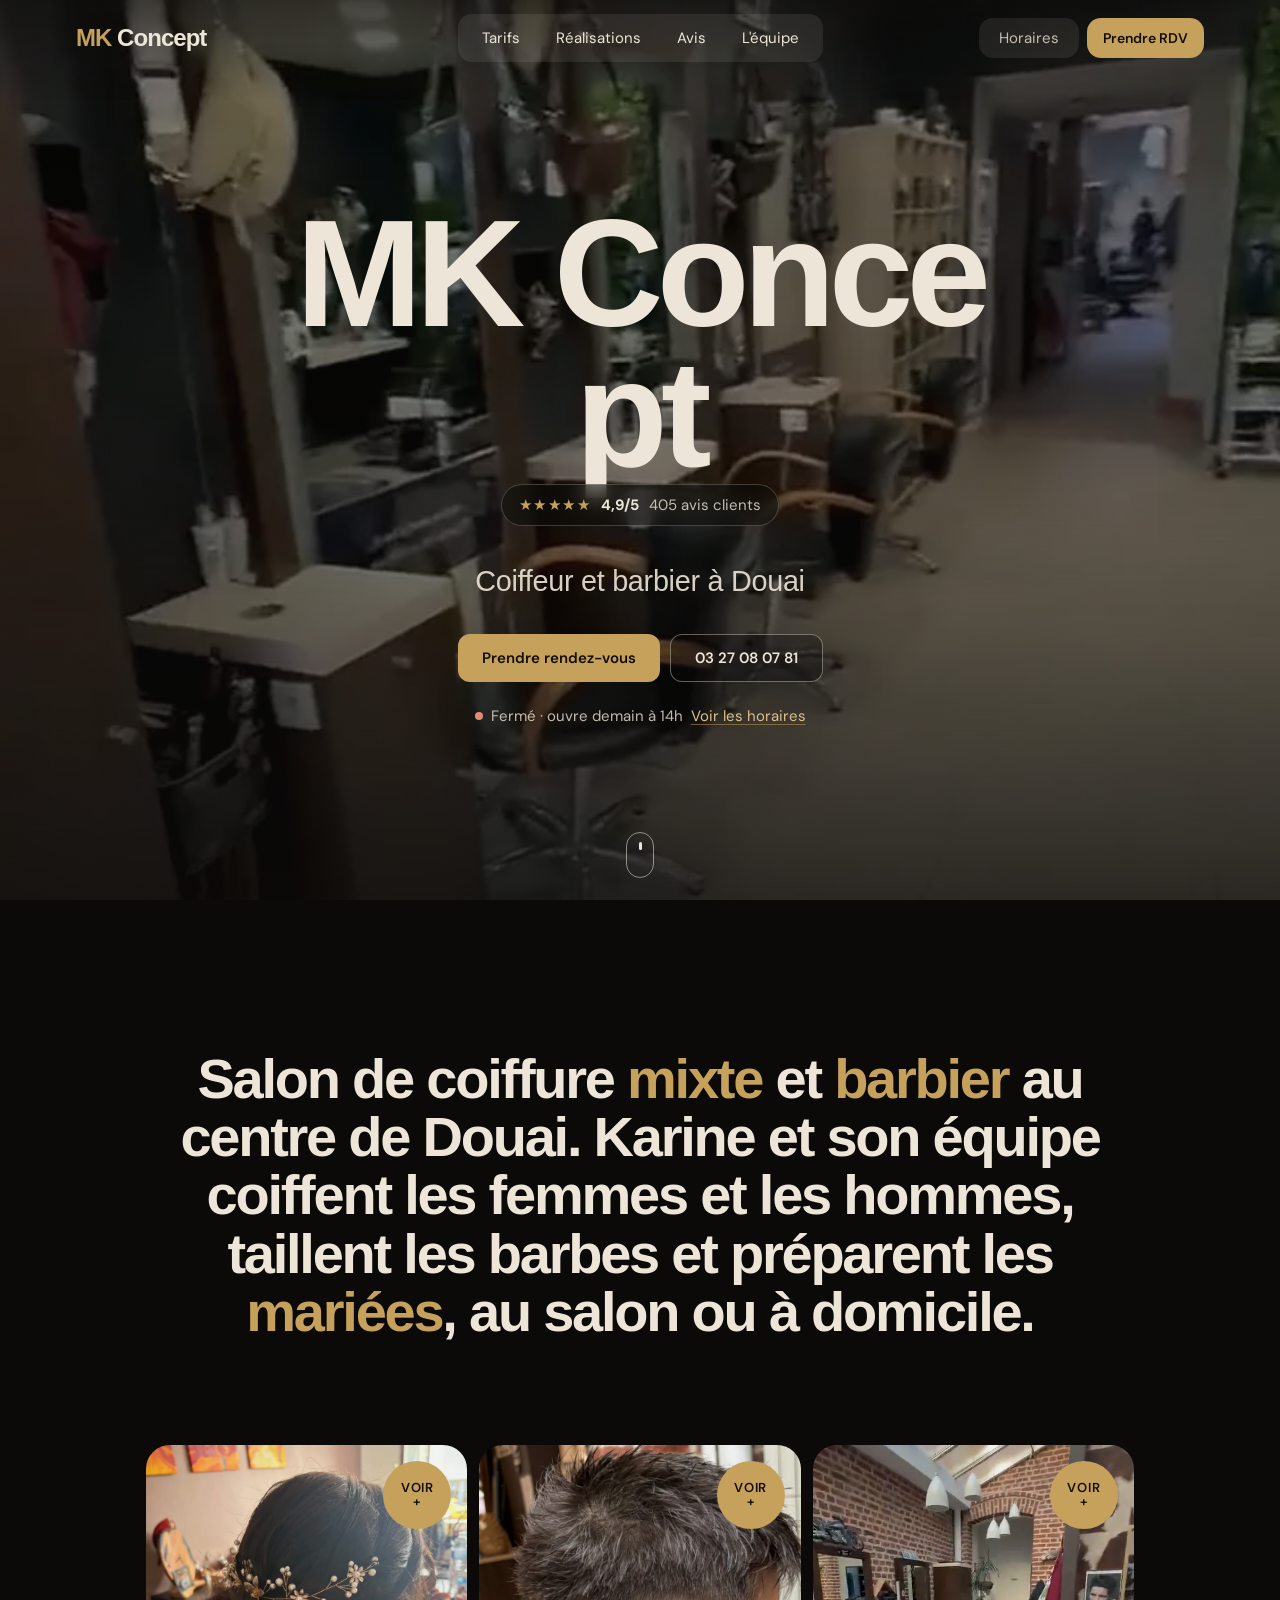
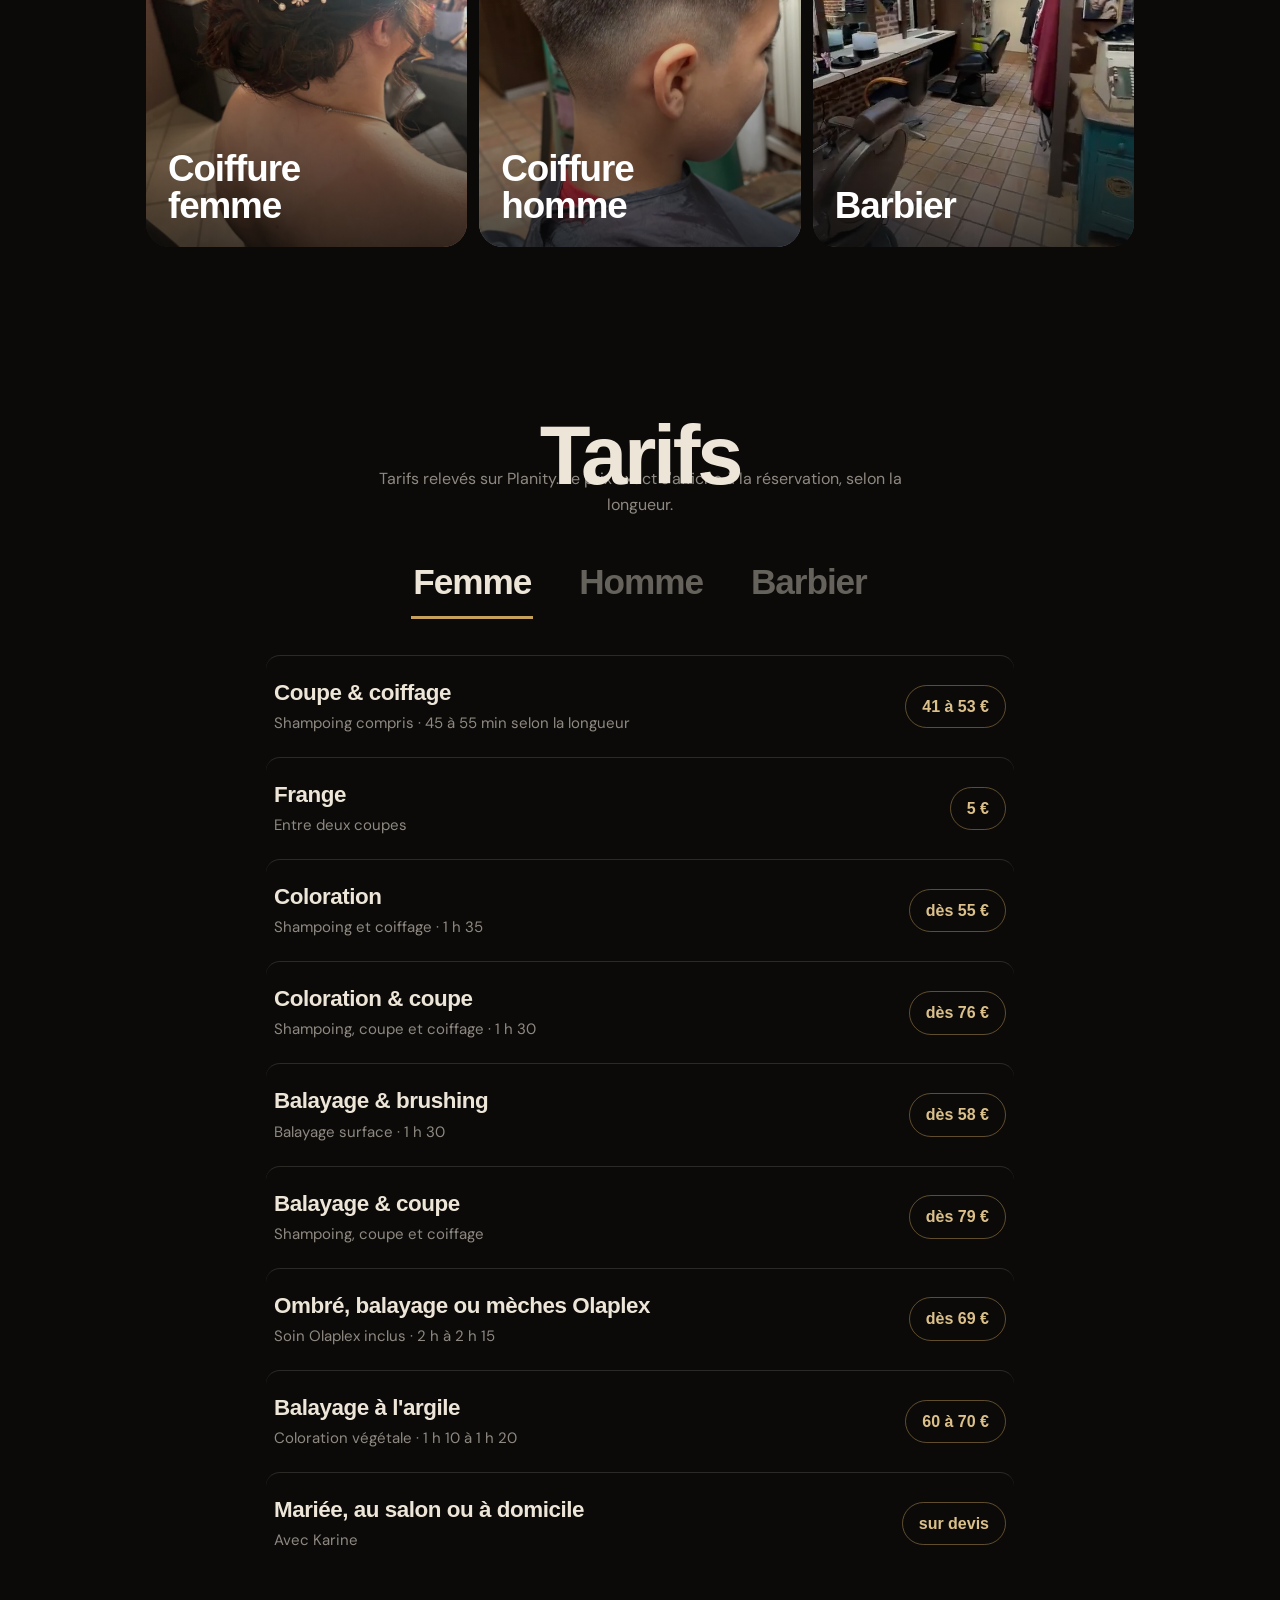
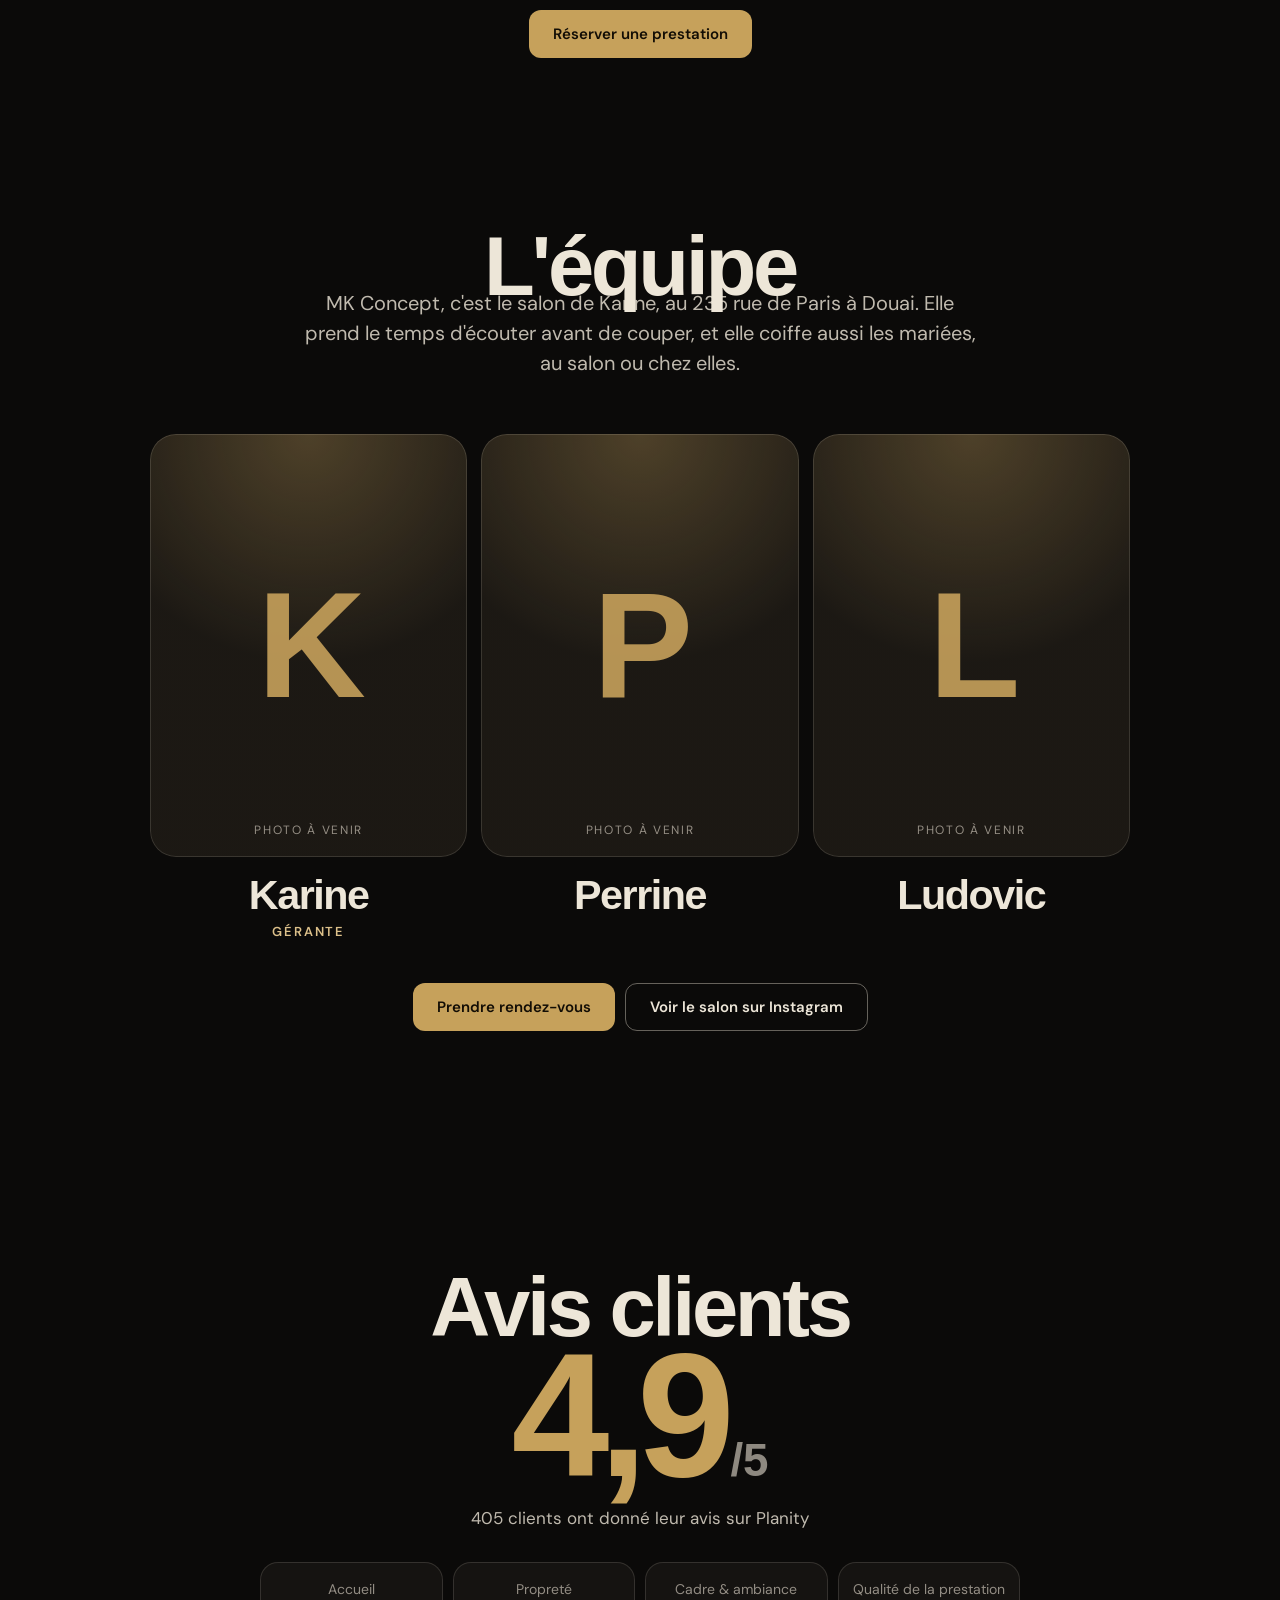
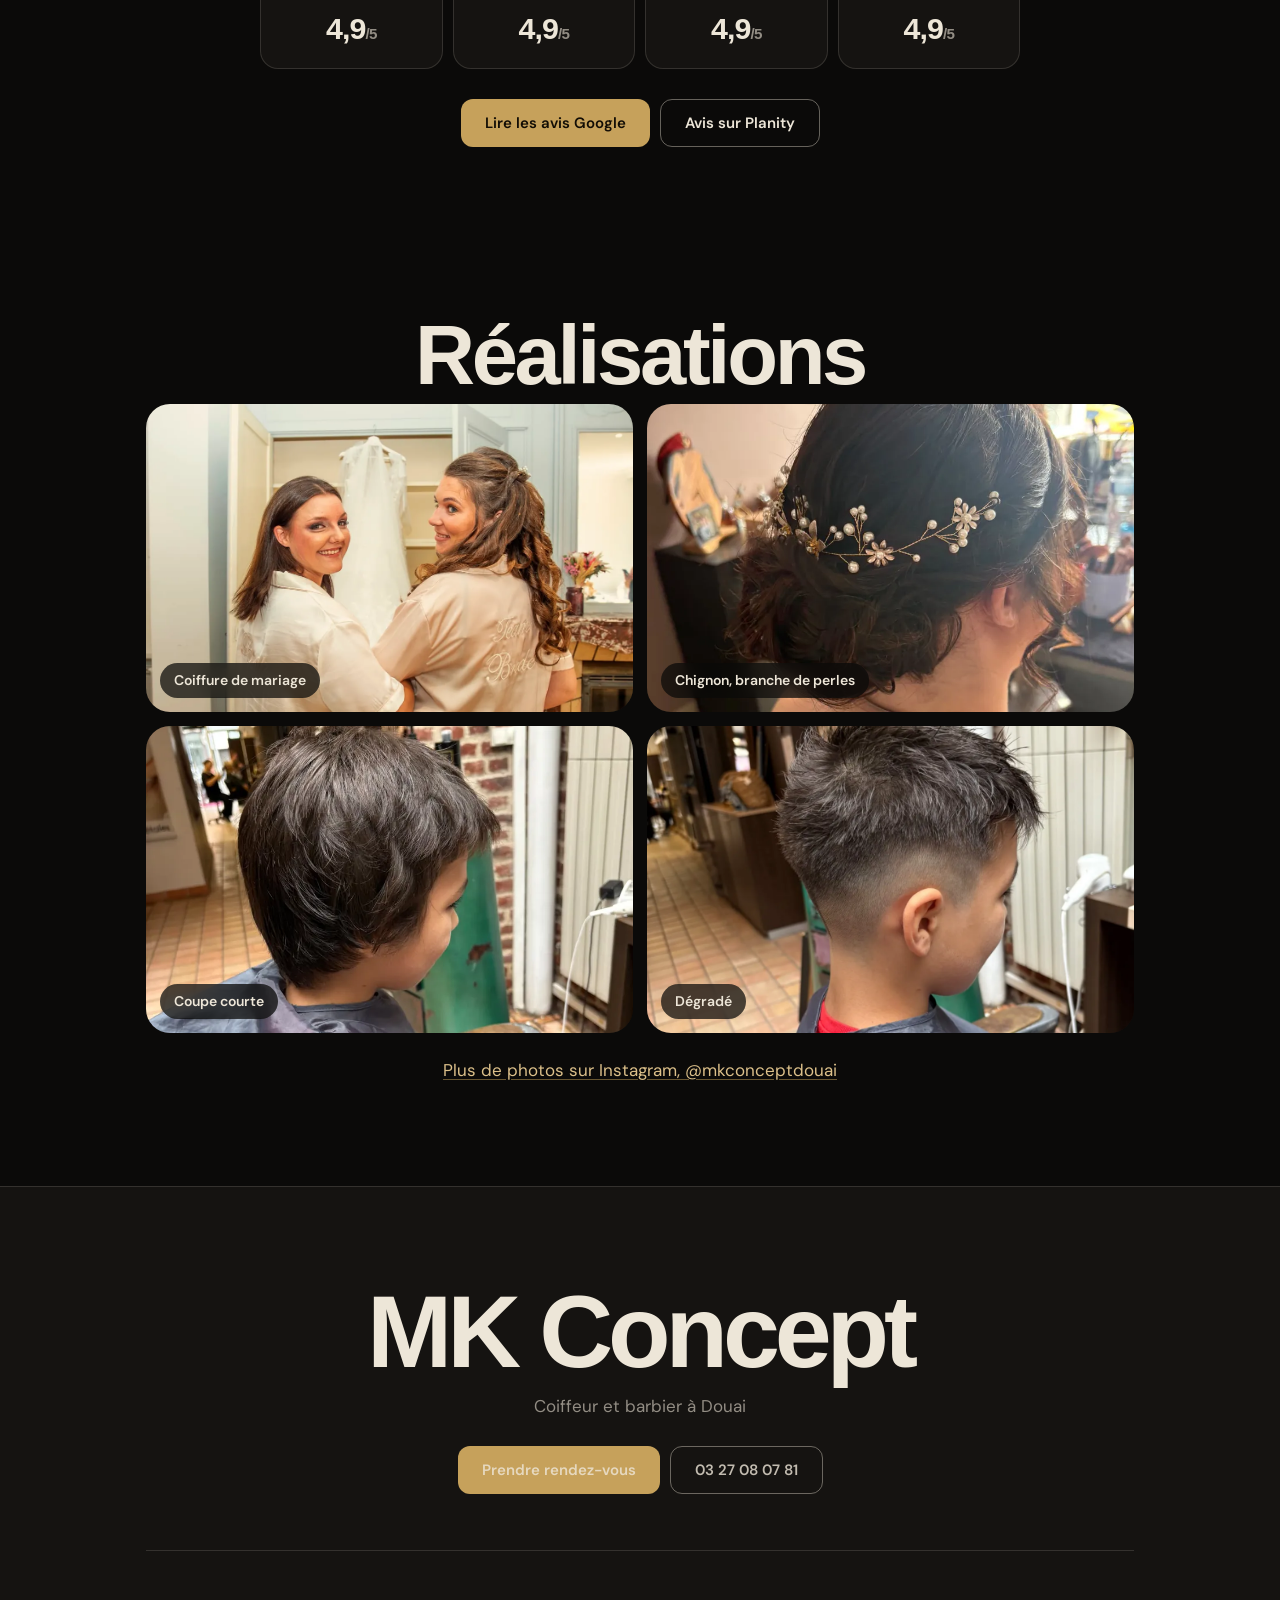
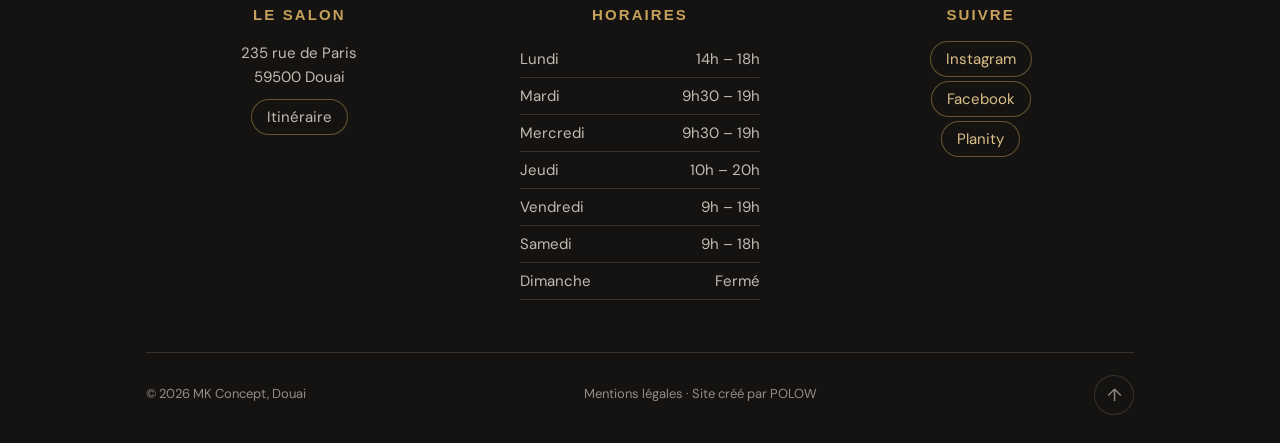
==== index.html @ 4ba95bf0 "Pied de page refait (horaires, itinéraire, réseaux, retour en haut), correction d'une phrase Co-Auth" ====
<!doctype html>
<html lang="fr">
<head>
  <meta charset="utf-8">
  <meta name="viewport" content="width=device-width, initial-scale=1, viewport-fit=cover">
  <script>
    // Prépare les états d'animation avant le premier rendu (pas de flash)
    document.documentElement.className = "js" + (matchMedia("(prefers-reduced-motion: reduce)").matches ? "" : " motion");
  </script>

  <title>MK Concept · Coiffeur et barbier à Douai · 4,9/5 sur 405 avis</title>
  <meta name="description" content="MK Concept, coiffeur et barbier à Douai, 235 rue de Paris. Coupe femme et homme, couleur, balayage, dégradé, barbe, rasage, coiffure de mariée. 4,9/5 sur 405 avis. Réservation en ligne.">
  <link rel="canonical" href="https://www.mkconcept-douai.fr/">
  <meta name="theme-color" content="#0B0A09">

  <meta property="og:type" content="website">
  <meta property="og:locale" content="fr_FR">
  <meta property="og:site_name" content="MK Concept">
  <meta property="og:title" content="MK Concept · Coiffeur et barbier à Douai">
  <meta property="og:description" content="Coiffeur et barbier à Douai : femmes, hommes, barbes, mariées. 4,9/5 sur 405 avis. 235 rue de Paris.">
  <meta property="og:url" content="https://www.mkconcept-douai.fr/">
  <meta property="og:image" content="https://www.mkconcept-douai.fr/assets/img/og.jpg">
  <meta property="og:image:width" content="1200">
  <meta property="og:image:height" content="630">
  <meta name="twitter:card" content="summary_large_image">

  <link rel="icon" href="assets/img/favicon.svg" type="image/svg+xml">
  <link rel="preload" href="assets/fonts/Bricolage.woff2" as="font" type="font/woff2" crossorigin>
  <link rel="preload" href="assets/fonts/DMSans.woff2" as="font" type="font/woff2" crossorigin>
  <link rel="preload" as="image" href="assets/img/hero-salon.webp" fetchpriority="high">
  <link rel="stylesheet" href="assets/css/site.css">

  <!-- SEO local : à garder synchronisé avec le bloc Contact -->
  <script type="application/ld+json">
  {
    "@context": "https://schema.org",
    "@type": "HairSalon",
    "@id": "https://www.mkconcept-douai.fr/#salon",
    "name": "MK Concept",
    "description": "Salon de coiffure mixte et barbier à Douai : coupe, couleur, balayage, dégradé, taille de barbe, rasage à l'ancienne, coiffure de mariage.",
    "url": "https://www.mkconcept-douai.fr/",
    "image": "https://www.mkconcept-douai.fr/assets/img/og.jpg",
    "telephone": "+33327080781",
    "priceRange": "€€",
    "aggregateRating": { "@type": "AggregateRating", "ratingValue": "4.9", "bestRating": "5", "reviewCount": "405" },
    "address": {
      "@type": "PostalAddress",
      "streetAddress": "235 rue de Paris",
      "addressLocality": "Douai",
      "postalCode": "59500",
      "addressRegion": "Hauts-de-France",
      "addressCountry": "FR"
    },
    "areaServed": { "@type": "City", "name": "Douai" },
    "openingHoursSpecification": [
      { "@type": "OpeningHoursSpecification", "dayOfWeek": "Monday", "opens": "14:00", "closes": "18:00" },
      { "@type": "OpeningHoursSpecification", "dayOfWeek": ["Tuesday", "Wednesday"], "opens": "09:30", "closes": "19:00" },
      { "@type": "OpeningHoursSpecification", "dayOfWeek": "Thursday", "opens": "10:00", "closes": "20:00" },
      { "@type": "OpeningHoursSpecification", "dayOfWeek": "Friday", "opens": "09:00", "closes": "19:00" },
      { "@type": "OpeningHoursSpecification", "dayOfWeek": "Saturday", "opens": "09:00", "closes": "18:00" }
    ],
    "sameAs": [
      "https://www.instagram.com/mkconceptdouai/",
      "https://www.facebook.com/MkConceptDouai/",
      "https://www.planity.com/mk-concept-59500-douai"
    ],
    "potentialAction": {
      "@type": "ReserveAction",
      "target": { "@type": "EntryPoint", "urlTemplate": "https://www.planity.com/mk-concept-59500-douai", "inLanguage": "fr-FR" }
    }
  }
  </script>
</head>
<body>
  <a class="skip-link" href="#contenu">Aller au contenu</a>

  <header class="nav" id="nav">
    <div class="nav__in">
      <a class="logo" href="#top"><span>MK</span> Concept</a>
      <nav class="nav__links" id="nav-links" aria-label="Menu principal">
        <a href="#prestations">Tarifs</a>
        <a href="#realisations">Réalisations</a>
        <a href="#avis">Avis</a>
        <a href="#equipe">L'équipe</a>
        <button type="button" class="nav__hours nav__hours--m" data-open-hours>Horaires</button>
      </nav>
      <div class="nav__right">
        <button type="button" class="nav__hours nav__hours--d" data-open-hours>Horaires</button>
        <a class="btn btn--gold btn--sm" href="https://www.planity.com/mk-concept-59500-douai" target="_blank" rel="noopener">Prendre RDV<span class="sr-only"> sur Planity (nouvel onglet)</span></a>
        <button class="nav__toggle" type="button" aria-controls="nav-links" aria-expanded="false" aria-label="Menu"><span></span><span></span></button>
      </div>
    </div>
  </header>

  <main id="contenu">
    <section class="hero" id="top" aria-labelledby="hero-title">
      <div class="hero__media" id="hero-media" aria-hidden="true">
        <video id="hero-video" src="assets/video/salon-hero.mp4" poster="assets/img/hero-salon.webp" width="720" height="1280" muted loop playsinline preload="none" tabindex="-1"></video>
      </div>
      <div class="hero__veil" aria-hidden="true"></div>
      <div class="hero__copy">
        <h1 class="hero__title" id="hero-title">MK Concept<span class="sr-only"> : coiffeur et barbier à Douai</span></h1>
        <a class="hero__rating hero__in" href="#avis"><span class="hero__stars" aria-hidden="true">★★★★★</span><strong>4,9/5</strong><span>405 avis clients</span></a>
        <p class="hero__tag hero__in">Coiffeur et barbier à Douai</p>
        <div class="hero__ctas hero__in">
          <a class="btn btn--gold" href="https://www.planity.com/mk-concept-59500-douai" target="_blank" rel="noopener">Prendre rendez-vous<span class="sr-only"> sur Planity (nouvel onglet)</span></a>
          <a class="btn btn--line" href="tel:+33327080781">03 27 08 07 81</a>
        </div>
        <p class="hero__status hero__in"><span class="dot" id="status-dot"></span><span id="status-line" aria-live="polite"></span> <button type="button" class="link" data-open-hours>Voir les horaires</button></p>
      </div>
      <a class="hero__scroll" href="#prestations" aria-label="Voir la suite"><span></span></a>
    </section>

    <section class="statement" aria-label="Présentation">
      <p class="statement__text">Salon de coiffure <span class="hl">mixte</span> et <span class="hl">barbier</span> au centre de Douai. Karine et son équipe coiffent les femmes et les hommes, taillent les barbes et préparent les <span class="hl">mariées</span>, au salon ou à domicile.</p>
    </section>

    <section class="cats" aria-label="Prestations">
      <div class="cats__grid">
        <a class="cat" href="#prestations" data-tab-target="femme"><img src="assets/img/photo-chignon.webp" width="840" height="1120" alt="" loading="lazy" decoding="async"><span class="cat__title">Coiffure<br>femme</span><span class="cat__more" aria-hidden="true">Voir<br>+</span></a>
        <a class="cat" href="#prestations" data-tab-target="homme"><img src="assets/img/photo-degrade.webp" width="1200" height="900" alt="" loading="lazy" decoding="async"><span class="cat__title">Coiffure<br>homme</span><span class="cat__more" aria-hidden="true">Voir<br>+</span></a>
        <a class="cat" href="#prestations" data-tab-target="barbier"><img src="assets/img/salon-barbier.webp" width="576" height="1024" alt="" loading="lazy" decoding="async"><span class="cat__title">Barbier</span><span class="cat__more" aria-hidden="true">Voir<br>+</span></a>
      </div>
    </section>

    <section class="carte" id="prestations" aria-labelledby="t-carte">
      <div class="wrap">
        <h2 class="h2" id="t-carte">Tarifs</h2>
        <p class="note">Tarifs relevés sur Planity. Le prix exact s'affiche à la réservation, selon la longueur.</p>
        <div class="seg" data-seg id="carte-seg" role="tablist" aria-label="Catégories de prestations">
          <span class="seg__thumb" aria-hidden="true"></span>
          <button type="button" role="tab" id="tab-femme" aria-controls="p-femme" aria-selected="true">Femme</button>
          <button type="button" role="tab" id="tab-homme" aria-controls="p-homme" aria-selected="false" tabindex="-1">Homme</button>
          <button type="button" role="tab" id="tab-barbier" aria-controls="p-barbier" aria-selected="false" tabindex="-1">Barbier</button>
        </div>
        <div class="svcs" id="p-femme" role="tabpanel" aria-labelledby="tab-femme"><ul><li class="svc"><div><h3 class="svc__name">Coupe &amp; coiffage</h3><p class="svc__meta">Shampoing compris · 45 à 55 min selon la longueur</p></div><span class="svc__price">41 à 53&nbsp;€</span><a class="svc__link" href="https://www.planity.com/mk-concept-59500-douai" target="_blank" rel="noopener"><span class="sr-only">Réserver : coupe et coiffage femme (Planity, nouvel onglet)</span></a></li><li class="svc"><div><h3 class="svc__name">Frange</h3><p class="svc__meta">Entre deux coupes</p></div><span class="svc__price">5&nbsp;€</span><a class="svc__link" href="https://www.planity.com/mk-concept-59500-douai" target="_blank" rel="noopener"><span class="sr-only">Réserver : frange (Planity, nouvel onglet)</span></a></li><li class="svc"><div><h3 class="svc__name">Coloration</h3><p class="svc__meta">Shampoing et coiffage · 1 h 35</p></div><span class="svc__price">dès 55&nbsp;€</span><a class="svc__link" href="https://www.planity.com/mk-concept-59500-douai" target="_blank" rel="noopener"><span class="sr-only">Réserver : coloration (Planity, nouvel onglet)</span></a></li><li class="svc"><div><h3 class="svc__name">Coloration &amp; coupe</h3><p class="svc__meta">Shampoing, coupe et coiffage · 1 h 30</p></div><span class="svc__price">dès 76&nbsp;€</span><a class="svc__link" href="https://www.planity.com/mk-concept-59500-douai" target="_blank" rel="noopener"><span class="sr-only">Réserver : coloration et coupe (Planity, nouvel onglet)</span></a></li><li class="svc"><div><h3 class="svc__name">Balayage &amp; brushing</h3><p class="svc__meta">Balayage surface · 1 h 30</p></div><span class="svc__price">dès 58&nbsp;€</span><a class="svc__link" href="https://www.planity.com/mk-concept-59500-douai" target="_blank" rel="noopener"><span class="sr-only">Réserver : balayage et brushing (Planity, nouvel onglet)</span></a></li><li class="svc"><div><h3 class="svc__name">Balayage &amp; coupe</h3><p class="svc__meta">Shampoing, coupe et coiffage</p></div><span class="svc__price">dès 79&nbsp;€</span><a class="svc__link" href="https://www.planity.com/mk-concept-59500-douai" target="_blank" rel="noopener"><span class="sr-only">Réserver : balayage et coupe (Planity, nouvel onglet)</span></a></li><li class="svc"><div><h3 class="svc__name">Ombré, balayage ou mèches Olaplex</h3><p class="svc__meta">Soin Olaplex inclus · 2 h à 2 h 15</p></div><span class="svc__price">dès 69&nbsp;€</span><a class="svc__link" href="https://www.planity.com/mk-concept-59500-douai" target="_blank" rel="noopener"><span class="sr-only">Réserver : ombré, balayage ou mèches Olaplex (Planity, nouvel onglet)</span></a></li><li class="svc"><div><h3 class="svc__name">Balayage à l'argile</h3><p class="svc__meta">Coloration végétale · 1 h 10 à 1 h 20</p></div><span class="svc__price">60 à 70&nbsp;€</span><a class="svc__link" href="https://www.planity.com/mk-concept-59500-douai" target="_blank" rel="noopener"><span class="sr-only">Réserver : balayage à l'argile (Planity, nouvel onglet)</span></a></li><li class="svc"><div><h3 class="svc__name">Mariée, au salon ou à domicile</h3><p class="svc__meta">Avec Karine</p></div><span class="svc__price">sur devis</span><a class="svc__link" href="tel:+33327080781"><span class="sr-only">Appeler le salon pour un devis mariée</span></a></li></ul></div>
        <div class="svcs" id="p-homme" role="tabpanel" aria-labelledby="tab-homme" hidden><ul><li class="svc"><div><h3 class="svc__name">Coupe &amp; coiffage</h3><p class="svc__meta">Shampoing compris · 20 min</p></div><span class="svc__price">25&nbsp;€</span><a class="svc__link" href="https://www.planity.com/mk-concept-59500-douai" target="_blank" rel="noopener"><span class="sr-only">Réserver : coupe et coiffage homme (Planity, nouvel onglet)</span></a></li><li class="svc"><div><h3 class="svc__name">Coupe étudiant</h3><p class="svc__meta">16 à 25 ans · 20 min</p></div><span class="svc__price">20&nbsp;€</span><a class="svc__link" href="https://www.planity.com/mk-concept-59500-douai" target="_blank" rel="noopener"><span class="sr-only">Réserver : coupe étudiant (Planity, nouvel onglet)</span></a></li><li class="svc"><div><h3 class="svc__name">Shampoing &amp; coiffage</h3><p class="svc__meta">15 min</p></div><span class="svc__price">12&nbsp;€</span><a class="svc__link" href="https://www.planity.com/mk-concept-59500-douai" target="_blank" rel="noopener"><span class="sr-only">Réserver : shampoing et coiffage (Planity, nouvel onglet)</span></a></li><li class="svc"><div><h3 class="svc__name">Mèches homme</h3><p class="svc__meta">30 min</p></div><span class="svc__price">20 à 60&nbsp;€</span><a class="svc__link" href="https://www.planity.com/mk-concept-59500-douai" target="_blank" rel="noopener"><span class="sr-only">Réserver : mèches homme (Planity, nouvel onglet)</span></a></li><li class="svc"><div><h3 class="svc__name">Formules abonné</h3><p class="svc__meta">Au salon uniquement, pas en ligne</p></div><span class="svc__price">dès 15&nbsp;€</span><a class="svc__link" href="tel:+33327080781"><span class="sr-only">Appeler le salon pour une formule abonné</span></a></li></ul></div>
        <div class="svcs" id="p-barbier" role="tabpanel" aria-labelledby="tab-barbier" hidden><ul><li class="svc"><div><h3 class="svc__name">Taille de barbe</h3></div><span class="svc__price">sur Planity</span><a class="svc__link" href="https://www.planity.com/mk-concept-59500-douai" target="_blank" rel="noopener"><span class="sr-only">Réserver : taille de barbe (Planity, nouvel onglet)</span></a></li><li class="svc"><div><h3 class="svc__name">Rasage à l'ancienne</h3><p class="svc__meta">Au rasoir</p></div><span class="svc__price">sur Planity</span><a class="svc__link" href="https://www.planity.com/mk-concept-59500-douai" target="_blank" rel="noopener"><span class="sr-only">Réserver : rasage à l'ancienne (Planity, nouvel onglet)</span></a></li></ul></div>
      <p class="carte__cta"><a class="btn btn--gold" href="https://www.planity.com/mk-concept-59500-douai" target="_blank" rel="noopener">Réserver une prestation<span class="sr-only"> sur Planity (nouvel onglet)</span></a></p>
      </div>
    </section>

    <section class="team" id="equipe" aria-labelledby="t-team">
      <div class="wrap">
        <h2 class="h2" id="t-team">L'équipe</h2>
        <!-- Phrase à valider avec Karine -->
        <p class="team__intro">MK Concept, c'est le salon de Karine, au 235 rue de Paris à Douai. Elle prend le temps d'écouter avant de couper, et elle coiffe aussi les mariées, au salon ou chez elles.</p>
        <ul class="team__grid">
          <!-- Photos : remplacer <div class="team__ph">…</div> par <img class="team__img" src="assets/img/equipe-prenom.webp" alt="Prénom, fonction"> -->
          <li><div class="team__ph" aria-hidden="true"><span>K</span><em>Photo à venir</em></div><h3 class="team__name">Karine</h3><p class="team__role">Gérante</p></li>
          <li><div class="team__ph" aria-hidden="true"><span>P</span><em>Photo à venir</em></div><h3 class="team__name">Perrine</h3></li>
          <li><div class="team__ph" aria-hidden="true"><span>L</span><em>Photo à venir</em></div><h3 class="team__name">Ludovic</h3></li>
        </ul>
        <p class="team__cta"><a class="btn btn--gold" href="https://www.planity.com/mk-concept-59500-douai" target="_blank" rel="noopener">Prendre rendez-vous<span class="sr-only"> sur Planity (nouvel onglet)</span></a> <a class="btn btn--line" href="https://www.instagram.com/mkconceptdouai/" target="_blank" rel="noopener">Voir le salon sur Instagram<span class="sr-only"> (nouvel onglet)</span></a></p>
      </div>
    </section>

    <section class="avis" id="avis" aria-labelledby="t-avis">
      <div class="wrap">
        <h2 class="h2" id="t-avis">Avis clients</h2>
        <p class="avis__note" aria-label="Note moyenne : 4,9 sur 5">4,9<small>/5</small></p>
        <p class="avis__count">405 clients ont donné leur avis sur Planity</p>
        <ul class="avis__crit"><li><span>Accueil</span><strong>4,9<small>/5</small></strong></li><li><span>Propreté</span><strong>4,9<small>/5</small></strong></li><li><span>Cadre &amp; ambiance</span><strong>4,9<small>/5</small></strong></li><li><span>Qualité de la prestation</span><strong>4,9<small>/5</small></strong></li></ul>
        <!-- Avis Google : recopier 3 à 6 avis mot pour mot (prénom, texte) dans des <li class="avis__card"> ci-dessous -->
        <ul class="avis__cards" id="avis-cards"></ul>
        <p class="avis__btns"><a class="btn btn--gold" href="https://www.google.com/maps/search/?api=1&query=MK+Concept+235+rue+de+Paris+59500+Douai" target="_blank" rel="noopener">Lire les avis Google<span class="sr-only"> (nouvel onglet)</span></a> <a class="btn btn--line" href="https://www.planity.com/mk-concept-59500-douai" target="_blank" rel="noopener">Avis sur Planity<span class="sr-only"> (nouvel onglet)</span></a></p>
      </div>
    </section>

    <section class="works" id="realisations" aria-labelledby="t-works">
      <div class="wrap">
        <h2 class="h2" id="t-works">Réalisations</h2>
        <ul class="works__grid">
          <li><img src="assets/img/photo-mariage.webp" width="1144" height="858" alt="Deux femmes en peignoir « Team Bride » devant une robe de mariée, coiffées pour le mariage" loading="lazy" decoding="async"><span class="works__cap">Coiffure de mariage</span></li>
          <li><img src="assets/img/photo-chignon.webp" width="840" height="1120" alt="Chignon bas orné d'une branche de perles, vu de dos" loading="lazy" decoding="async"><span class="works__cap">Chignon, branche de perles</span></li>
          <li><img src="assets/img/photo-coupe.webp" width="840" height="1120" alt="Coupe courte vue de profil, dans un fauteuil de barbier ancien" loading="lazy" decoding="async"><span class="works__cap">Coupe courte</span></li>
          <li><img src="assets/img/photo-degrade.webp" width="1200" height="900" alt="Dégradé court vu de profil" loading="lazy" decoding="async"><span class="works__cap">Dégradé</span></li>
        </ul>
        <p><a class="link" href="https://www.instagram.com/mkconceptdouai/" target="_blank" rel="noopener">Plus de photos sur Instagram, @mkconceptdouai<span class="sr-only"> (nouvel onglet)</span></a></p>
      </div>
    </section>

  </main>

  <footer class="footer">
    <div class="wrap">
      <div class="ft-top">
        <p class="ft-logo">MK Concept</p>
        <p class="ft-tag">Coiffeur et barbier à Douai</p>
        <p class="ft-btns"><a class="btn btn--gold" href="https://www.planity.com/mk-concept-59500-douai" target="_blank" rel="noopener">Prendre rendez-vous<span class="sr-only"> sur Planity (nouvel onglet)</span></a> <a class="btn btn--line" href="tel:+33327080781">03 27 08 07 81</a></p>
      </div>
      <div class="ft-cols">
        <div>
          <h2 class="ft-h">Le salon</h2>
          <address>235 rue de Paris<br>59500 Douai</address>
          <p><a class="ft-link" href="https://www.google.com/maps/dir/?api=1&amp;destination=235+rue+de+Paris+59500+Douai" target="_blank" rel="noopener">Itinéraire<span class="sr-only"> (Maps, nouvel onglet)</span></a></p>
        </div>
        <div>
          <h2 class="ft-h">Horaires</h2>
          <ul class="ft-hours">
            <li><span>Lundi</span><span>14h – 18h</span></li>
            <li><span>Mardi</span><span>9h30 – 19h</span></li>
            <li><span>Mercredi</span><span>9h30 – 19h</span></li>
            <li><span>Jeudi</span><span>10h – 20h</span></li>
            <li><span>Vendredi</span><span>9h – 19h</span></li>
            <li><span>Samedi</span><span>9h – 18h</span></li>
            <li><span>Dimanche</span><span>Fermé</span></li>
          </ul>
        </div>
        <div>
          <h2 class="ft-h">Suivre</h2>
          <ul class="ft-links">
            <li><a href="https://www.instagram.com/mkconceptdouai/" target="_blank" rel="noopener">Instagram<span class="sr-only"> (nouvel onglet)</span></a></li>
            <li><a href="https://www.facebook.com/MkConceptDouai/" target="_blank" rel="noopener">Facebook<span class="sr-only"> (nouvel onglet)</span></a></li>
            <li><a href="https://www.planity.com/mk-concept-59500-douai" target="_blank" rel="noopener">Planity<span class="sr-only"> (nouvel onglet)</span></a></li>
          </ul>
        </div>
      </div>
      <div class="ft-legal">
        <p>© <span data-year>2026</span> MK Concept, Douai</p>
        <p><a href="mentions-legales.html">Mentions légales</a> · Site créé par <a href="https://polowagency.fr" target="_blank" rel="noopener">POLOW<span class="sr-only"> (nouvel onglet)</span></a></p>
        <a class="ft-up" href="#top" aria-label="Retour en haut">↑</a>
      </div>
    </div>
  </footer>

  <div class="dock" id="dock">
    <a class="btn btn--line" href="tel:+33327080781">Appeler</a>
    <a class="btn btn--gold" href="https://www.planity.com/mk-concept-59500-douai" target="_blank" rel="noopener">Prendre RDV<span class="sr-only"> sur Planity (nouvel onglet)</span></a>
  </div>

  <dialog class="hours-dialog" id="hours" aria-labelledby="hours-title">
    <div class="hours-dialog__in">
      <div class="hours-dialog__head">
        <h2 id="hours-title">Horaires</h2>
        <button type="button" class="hours-dialog__close" data-close-hours aria-label="Fermer">×</button>
      </div>
      <p class="hours-dialog__status"><span class="dot" id="dialog-dot"></span><span id="dialog-status"></span></p>
      <table class="hours">
        <tbody>
          <tr data-day="1"><th scope="row">Lundi</th><td>14h – 18h</td></tr>
          <tr data-day="2"><th scope="row">Mardi</th><td>9h30 – 19h</td></tr>
          <tr data-day="3"><th scope="row">Mercredi</th><td>9h30 – 19h</td></tr>
          <tr data-day="4"><th scope="row">Jeudi</th><td>10h – 20h</td></tr>
          <tr data-day="5"><th scope="row">Vendredi</th><td>9h – 19h</td></tr>
          <tr data-day="6"><th scope="row">Samedi</th><td>9h – 18h</td></tr>
          <tr data-day="0"><th scope="row">Dimanche</th><td>Fermé</td></tr>
        </tbody>
      </table>
      <p class="hours-dialog__addr">235 rue de Paris, 59500 Douai<br><a class="link" href="tel:+33327080781">03 27 08 07 81</a></p>
      <div class="hours-dialog__btns">
        <a class="btn btn--gold" href="https://www.planity.com/mk-concept-59500-douai" target="_blank" rel="noopener">Rendez-vous<span class="sr-only"> sur Planity (nouvel onglet)</span></a>
        <a class="btn btn--line" href="https://www.google.com/maps/dir/?api=1&amp;destination=235+rue+de+Paris+59500+Douai" target="_blank" rel="noopener">Itinéraire<span class="sr-only"> (Maps, nouvel onglet)</span></a>
      </div>
    </div>
  </dialog>

  <script type="module" src="assets/js/site.js"></script>
</body>
</html>
---- assets/css/site.css ----
/* MK Concept : noir et or, simple. Archivo seule, pas d'effet décoratif. */
@font-face { font-family: "Bricolage Grotesque"; src: url("../fonts/Bricolage.woff2") format("woff2"); font-weight: 200 800; font-style: normal; font-display: swap; }
@font-face { font-family: "DM Sans"; src: url("../fonts/DMSans.woff2") format("woff2"); font-weight: 400 700; font-style: normal; font-display: swap; }

:root {
  --c-black: #0b0a09;
  --c-black-2: #151311;
  --c-cream: #ede6d8;
  --c-text: rgba(237, 230, 216, 0.8);
  --c-dim: rgba(237, 230, 216, 0.58);
  --c-faint: rgba(237, 230, 216, 0.14);
  --c-gold: #c6a15b;
  --c-gold-l: #dcc08a;
  --f: "DM Sans", "Helvetica Neue", Arial, sans-serif;
  --f-display: "Bricolage Grotesque", "Helvetica Neue", Arial, sans-serif;
  --f-sans: var(--f);
  --fs-small: 0.8125rem;
  --nav-h: 64px;
  --gutter: clamp(20px, 5vw, 56px);
  --ease-smooth: cubic-bezier(0.22, 0.8, 0.3, 1);
  --dur-smooth: 0.6s;
}
*, *::before, *::after { box-sizing: border-box; }
html { -webkit-text-size-adjust: 100%; scroll-padding-top: var(--nav-h); scroll-behavior: smooth; background: var(--c-black); overflow-x: clip; }
@media (prefers-reduced-motion: reduce) { html { scroll-behavior: auto; } }
body { margin: 0; font: 400 1rem/1.6 var(--f); color: var(--c-text); background: var(--c-black); -webkit-font-smoothing: antialiased; overflow-x: clip; }
img, canvas, video { display: block; max-width: 100%; }
img { height: auto; }
a { color: inherit; text-decoration: none; }
ul { list-style: none; margin: 0; padding: 0; }
h1, h2, h3, h4, p, figure, dl, dd, table { margin: 0; }
button { font: inherit; color: inherit; background: none; border: 0; cursor: pointer; padding: 0; }
:focus-visible { outline: 2px solid var(--c-gold); outline-offset: 3px; }
.sr-only { position: absolute; width: 1px; height: 1px; margin: -1px; padding: 0; overflow: hidden; clip: rect(0 0 0 0); white-space: nowrap; border: 0; }
.skip-link { position: absolute; left: 12px; top: -60px; z-index: 300; padding: 10px 16px; background: var(--c-cream); color: #000; }
.skip-link:focus { top: 12px; }
.wrap { max-width: 1100px; margin: 0 auto; padding-inline: var(--gutter); }
[hidden] { display: none !important; }

.h2 { font-size: clamp(1.75rem, 1.3rem + 1.8vw, 2.75rem); font-weight: 700; line-height: 1.1; letter-spacing: -0.02em; color: var(--c-cream); }
.note { margin-top: 10px; max-width: 36em; font-size: 0.9375rem; color: var(--c-dim); }
.link { color: var(--c-gold-l); text-decoration: underline; text-underline-offset: 3px; text-decoration-color: rgba(198, 161, 91, 0.5); }
.link:hover { text-decoration-color: var(--c-gold-l); }

.btn { display: inline-flex; align-items: center; justify-content: center; min-height: 48px; padding: 0 24px; border-radius: 8px; font-size: 0.9375rem; font-weight: 600; white-space: nowrap; transition: background-color 0.2s, color 0.2s, border-color 0.2s, transform 0.12s; }
.btn:active { transform: scale(0.98); }
.btn--sm { min-height: 40px; padding: 0 16px; font-size: 0.875rem; }
.btn--gold { background: var(--c-gold); color: #120d05; }
.btn--gold:hover { background: var(--c-gold-l); }
.btn--line { border: 1px solid rgba(237, 230, 216, 0.4); color: var(--c-cream); }
.btn--line:hover { border-color: var(--c-gold); color: var(--c-gold-l); }

/* Navigation */
.nav { position: sticky; top: 0; z-index: 100; height: var(--nav-h); background: rgba(11, 10, 9, 0.92); border-bottom: 1px solid var(--c-faint); }
.nav__in { height: 100%; max-width: 1100px; margin: 0 auto; padding: 0 var(--gutter); display: flex; align-items: center; gap: 24px; }
.logo { font-size: 1.25rem; font-weight: 800; letter-spacing: -0.02em; color: var(--c-cream); margin-right: auto; }
.nav__links { display: flex; align-items: center; gap: clamp(16px, 2.4vw, 32px); font-size: 0.9375rem; color: var(--c-cream); }
.nav__links a:hover, .nav__hours:hover { color: var(--c-gold-l); }
.nav__hours { font-size: inherit; }
.nav__right { display: flex; align-items: center; gap: 8px; }
.nav__toggle { display: none; position: relative; width: 44px; height: 44px; }
.nav__toggle span { position: absolute; left: 11px; right: 11px; height: 2px; background: var(--c-cream); transition: transform 0.25s, top 0.25s; }
.nav__toggle span:first-child { top: 17px; } .nav__toggle span:last-child { top: 25px; }
.nav.is-open .nav__toggle span:first-child { top: 21px; transform: rotate(45deg); }
.nav.is-open .nav__toggle span:last-child { top: 21px; transform: rotate(-45deg); }
@media (max-width: 860px) {
  .nav__toggle { display: block; }
  .nav__links { position: absolute; top: var(--nav-h); left: 0; right: 0; flex-direction: column; align-items: stretch; gap: 0; padding: 4px var(--gutter) 16px; background: var(--c-black); border-bottom: 1px solid var(--c-faint); font-size: 1.125rem; visibility: hidden; opacity: 0; transition: opacity 0.2s, visibility 0.2s; }
  .nav__links a, .nav__hours { padding: 14px 0; border-bottom: 1px solid var(--c-faint); text-align: left; }
  .nav.is-open .nav__links { visibility: visible; opacity: 1; }
}

/* Hero : le texte, et la vidéo de présentation à côté */
.hero { max-width: 1100px; margin: 0 auto; padding: clamp(32px, 6vw, 72px) var(--gutter); display: grid; gap: 36px; align-items: center; }
@media (min-width: 880px) { .hero { grid-template-columns: 1.15fr 0.85fr; gap: clamp(40px, 6vw, 88px); } }
.hero__title { font-size: clamp(2.4rem, 1.3rem + 4.4vw, 4.6rem); font-weight: 800; line-height: 1.02; letter-spacing: -0.035em; color: var(--c-cream); }
.hero__sub { max-width: 30em; margin-top: 20px; font-size: clamp(1.0625rem, 1rem + 0.3vw, 1.1875rem); }
.hero__ctas { display: flex; flex-wrap: wrap; gap: 10px; margin-top: 28px; }
.hero__status { display: flex; flex-wrap: wrap; align-items: center; gap: 8px; margin-top: 22px; font-size: 0.9375rem; }
.hero__media { position: relative; overflow: hidden; border-radius: 16px; background: var(--c-black-2); aspect-ratio: 9 / 16; width: min(100%, 340px); justify-self: center; }
.hero__media img, .hero__media video { position: absolute; inset: 0; width: 100%; height: 100%; object-fit: cover; }
.dot { flex: none; width: 8px; height: 8px; border-radius: 50%; background: #999; }
.dot[data-open="true"] { background: #6fcf8c; }
.dot[data-open="false"] { background: #e08c72; }

/* Sections : sobres, alignées à gauche */
.carte, .visit, .works, .karine { padding: clamp(48px, 8vw, 96px) 0 0; }
.karine { padding-bottom: clamp(56px, 9vw, 110px); }

/* Tarifs */
.seg { margin: 26px 0 8px; }
.svc { position: relative; display: grid; grid-template-columns: 1fr auto; align-items: baseline; gap: 4px 20px; padding: 16px 0; border-bottom: 1px solid var(--c-faint); }
.svcs li:first-child { border-top: 1px solid var(--c-faint); }
.svc__name { font-size: 1.0625rem; font-weight: 600; color: var(--c-cream); line-height: 1.3; }
.svc__meta { margin-top: 2px; font-size: 0.875rem; color: var(--c-dim); }
.svc__price { font-size: 1.0625rem; font-weight: 600; color: var(--c-gold-l); white-space: nowrap; font-variant-numeric: tabular-nums; }
.svc__link { position: absolute; inset: 0; }
@media (hover: hover) { .svc:hover { background: rgba(237, 230, 216, 0.04); } }

/* Réalisations */
.works__grid { display: grid; grid-template-columns: repeat(2, 1fr); gap: 8px; margin: 24px 0 18px; }
@media (min-width: 760px) { .works__grid { grid-template-columns: repeat(4, 1fr); gap: 12px; } }
.works__grid li { overflow: hidden; border-radius: 10px; background: var(--c-black-2); aspect-ratio: 3 / 4; }
.works__grid img { width: 100%; height: 100%; object-fit: cover; }

.seg { display: inline-grid; grid-auto-flow: column; grid-auto-columns: 1fr; position: relative; padding: 4px; border-radius: 10px; background: rgba(237, 230, 216, 0.07); border: 1px solid var(--c-faint); }
.seg__thumb { position: absolute; top: 4px; bottom: 4px; left: 0; width: 0; border-radius: 8px; background: var(--c-gold); transform: translate3d(var(--tx, 0px), 0, 0); transition: transform 0.4s cubic-bezier(0.22, 1, 0.36, 1), width 0.4s cubic-bezier(0.22, 1, 0.36, 1); }
.seg button { position: relative; z-index: 1; padding: 10px 18px; border-radius: 8px; font-size: 0.9375rem; font-weight: 600; color: var(--c-cream); transition: color 0.2s; white-space: nowrap; }
.seg button[aria-selected="true"] { color: #120d05; }
html:not(.js) .seg__thumb { display: none; }
html:not(.js) .seg button[aria-selected="true"] { background: var(--c-gold); }

/* Karine */
.karine__in { display: grid; gap: 14px; }
@media (min-width: 760px) { .karine__in { grid-template-columns: 1fr 2fr; gap: 48px; align-items: baseline; } }
.karine__in p { max-width: 36em; }
.karine__avis { margin-top: 14px; color: var(--c-dim); }
.karine__avis strong { color: var(--c-cream); }

/* Pied de page */
.footer { border-top: 1px solid var(--c-faint); padding: 40px 0 calc(40px + env(safe-area-inset-bottom)); font-size: 0.9375rem; }
.footer__in { display: grid; gap: 28px; }
@media (min-width: 760px) { .footer__in { grid-template-columns: 1.2fr 1fr 1fr; } }
.footer__name { font-size: 1.125rem; font-weight: 800; color: var(--c-cream); margin-bottom: 6px; }
.footer a:hover, .footer .link:hover { color: var(--c-gold-l); }
.footer__small { font-size: 0.8125rem; color: var(--c-dim); }

/* Fenêtre des horaires */
.hours-dialog { width: min(92vw, 420px); max-height: 92svh; padding: 0; border: 1px solid var(--c-faint); border-radius: 16px; background: var(--c-black-2); color: var(--c-text); overflow: auto; }
.hours-dialog::backdrop { background: rgba(0, 0, 0, 0.7); }
.hours-dialog[open] { animation: pop 0.25s cubic-bezier(0.22, 1, 0.36, 1); }
@keyframes pop { from { opacity: 0; transform: translateY(12px) scale(0.98); } }
@media (prefers-reduced-motion: reduce) { .hours-dialog[open] { animation: none; } }
.hours-dialog__in { padding: 22px 24px 26px; }
.hours-dialog__head { display: flex; align-items: center; justify-content: space-between; }
.hours-dialog h2 { font-size: 1.5rem; font-weight: 700; color: var(--c-cream); letter-spacing: -0.02em; }
.hours-dialog__close { width: 40px; height: 40px; margin-right: -8px; font-size: 1.75rem; line-height: 1; color: var(--c-cream); }
.hours-dialog__status { display: flex; align-items: center; gap: 8px; margin: 6px 0 14px; font-size: 0.9375rem; }
.hours { width: 100%; border-collapse: collapse; }
.hours th, .hours td { padding: 10px 0; border-top: 1px solid var(--c-faint); text-align: left; font-weight: 400; }
.hours td { text-align: right; font-variant-numeric: tabular-nums; }
.hours tr.is-today th, .hours tr.is-today td { color: var(--c-gold-l); font-weight: 600; }
.hours-dialog__addr { margin-top: 16px; font-size: 0.9375rem; }
.hours-dialog__btns { display: flex; flex-wrap: wrap; gap: 8px; margin-top: 18px; }

.visit__grid { display: grid; grid-template-columns: repeat(2, 1fr); gap: 8px; margin-top: 24px; }
@media (min-width: 760px) { .visit__grid { grid-template-columns: repeat(4, 1fr); gap: 12px; } }
.visit__grid li { position: relative; overflow: hidden; border-radius: 10px; background: var(--c-black-2); aspect-ratio: 9 / 14; }
.visit__grid img { width: 100%; height: 100%; object-fit: cover; }
.visit__grid span { position: absolute; left: 10px; bottom: 10px; padding: 4px 10px; border-radius: 6px; background: rgba(11, 10, 9, 0.75); color: var(--c-cream); font-size: 0.8125rem; font-weight: 600; }

/* ===== v2 : esprit Moment Couleur, en noir et or ===== */
.hl { color: var(--c-gold); }
.logo { font-weight: 900; letter-spacing: -0.03em; }
.logo span { color: var(--c-gold); }

/* Menu en pilules flottantes */
.nav { height: 76px; background: transparent; border: 0; }
.nav__in { max-width: 1240px; gap: 14px; }
.nav__links { gap: 0; padding: 0 6px; border-radius: 14px; background: rgba(237, 230, 216, 0.09); -webkit-backdrop-filter: blur(14px); backdrop-filter: blur(14px); }
.nav__links a, .nav__hours--m { padding: 12px 18px; border-radius: 10px; }
.nav__links a:hover { background: rgba(237, 230, 216, 0.1); color: var(--c-cream); }
.nav__right { gap: 8px; }
.nav__hours--d { padding: 0 20px; height: 40px; border-radius: 14px; background: rgba(237, 230, 216, 0.09); -webkit-backdrop-filter: blur(14px); backdrop-filter: blur(14px); font-size: 0.9375rem; }
.nav__hours--d:hover { background: rgba(237, 230, 216, 0.16); color: var(--c-cream); }
.nav__hours--m { display: none; }
.nav .btn--sm { border-radius: 14px; }
@media (max-width: 860px) {
  .nav__links { padding: 4px var(--gutter) 16px; border-radius: 0; background: var(--c-black); }
  .nav__links a, .nav__hours--m { padding: 14px 0; border-radius: 0; }
  .nav__hours--m { display: block; }
  .nav__hours--d { display: none; }
}
.btn { border-radius: 12px; }

/* Héros plus franc */
.hero { padding-top: clamp(16px, 3vw, 40px); }
.hero__title { font-weight: 900; font-size: clamp(2.7rem, 1.2rem + 5.4vw, 5.6rem); line-height: 0.98; letter-spacing: -0.045em; }
.hero__media { border-radius: 28px; }

/* Phrase d'ouverture */
.statement { max-width: 1100px; margin: 0 auto; padding: clamp(40px, 7vw, 90px) var(--gutter) 0; }
.statement__text { max-width: 22em; font-size: clamp(1.6rem, 1rem + 2.4vw, 3rem); font-weight: 800; line-height: 1.12; letter-spacing: -0.03em; color: var(--c-cream); }

/* Grandes cartes photo */
.cats { max-width: 1100px; margin: 0 auto; padding: clamp(32px, 5vw, 56px) var(--gutter) 0; }
.cats__grid { display: grid; gap: 12px; }
@media (min-width: 760px) { .cats__grid { grid-template-columns: repeat(3, 1fr); } }
.cat { position: relative; display: block; overflow: hidden; border-radius: 24px; aspect-ratio: 4 / 5; background: var(--c-black-2); isolation: isolate; }
.cat img { position: absolute; inset: 0; z-index: -2; width: 100%; height: 100%; object-fit: cover; transition: transform 0.8s var(--ease-smooth); }
.cat::after { content: ""; position: absolute; inset: 0; z-index: -1; background: linear-gradient(to top, rgba(11, 10, 9, 0.75), rgba(11, 10, 9, 0.05) 60%); }
.cat__title { position: absolute; left: 22px; bottom: 22px; font-size: clamp(1.6rem, 1.2rem + 1.4vw, 2.3rem); font-weight: 900; line-height: 1; letter-spacing: -0.03em; color: #fff; }
.cat__more { position: absolute; right: 16px; top: 16px; display: grid; place-items: center; width: 68px; height: 68px; border-radius: 50%; background: var(--c-gold); color: #120d05; font-size: 0.8125rem; font-weight: 700; line-height: 1.1; text-align: center; text-transform: uppercase; transition: transform 0.3s; }
@media (hover: hover) { .cat:hover img { transform: scale(1.05); } .cat:hover .cat__more { transform: scale(1.1) rotate(-6deg); } }

/* Tarifs dans un bloc */
.carte { padding-top: clamp(64px, 9vw, 112px); }
.carte .wrap { position: relative; isolation: isolate; }
.carte .wrap::before { content: ""; position: absolute; z-index: -1; inset: -32px -20px -32px; border-radius: 28px; background: var(--c-black-2); }
.h2 { font-weight: 900; letter-spacing: -0.035em; }

/* Photos du salon et réalisations arrondies */
.visit__grid li, .works__grid li { border-radius: 20px; }

/* Bloc Karine en or */
.karine .wrap { padding-inline: var(--gutter); }
.karine__card { padding: clamp(32px, 6vw, 72px); border-radius: 28px 28px 0 0; background: var(--c-gold); color: #1a1409; text-align: center; }
.karine__card .h2 { color: #120d05; }
.karine__lead { max-width: 28em; margin: 18px auto 12px; font-size: clamp(1.25rem, 1.05rem + 0.8vw, 1.75rem); font-weight: 700; line-height: 1.25; letter-spacing: -0.02em; color: #120d05; }
.karine__card p { color: #3a2e14; }
.karine__btns { display: flex; flex-wrap: wrap; justify-content: center; gap: 10px; margin-top: 26px; }
.btn--dark { background: #120d05; color: var(--c-cream); }
.btn--dark:hover { background: #2a2010; }
.btn--dark-line { border: 1px solid rgba(18, 13, 5, 0.5); color: #120d05; }
.btn--dark-line:hover { background: rgba(18, 13, 5, 0.08); }
.strip { display: flex; overflow: hidden; border-radius: 0 0 28px 28px; background: #e6c277; color: #1a1409; font-size: 0.875rem; font-weight: 600; }
.strip li { flex: 1 0 auto; padding: 16px 28px; white-space: nowrap; text-align: center; border-left: 1px solid rgba(18, 13, 5, 0.18); }
.strip li:first-child { border-left: 0; }
@media (max-width: 760px) { .strip { flex-wrap: wrap; } .strip li { flex: 1 1 50%; white-space: normal; border-top: 1px solid rgba(18, 13, 5, 0.18); } .strip li:nth-child(-n+2) { border-top: 0; } .strip li:nth-child(odd) { border-left: 0; } }
.karine { padding-bottom: 0; }
.footer { margin-top: 0; }

/* ===== Héros : la vidéo en fond, le texte au centre ===== */
.nav { position: fixed; inset: 0 0 auto 0; }
.hero { position: relative; display: grid; place-items: center; max-width: none; min-height: 100svh; margin: 0; padding: 96px var(--gutter) 64px; overflow: hidden; text-align: center; background: #000; }
.hero__media { position: absolute; inset: 0; width: auto; aspect-ratio: auto; border-radius: 0; background: #000; }
.hero__media video { position: absolute; inset: 0; width: 100%; height: 100%; object-fit: cover; object-position: 50% 45%; }
.hero__veil { position: absolute; inset: 0; background: linear-gradient(rgba(11, 10, 9, 0.5), rgba(11, 10, 9, 0.55) 55%, rgba(11, 10, 9, 0.85)); }
.hero__copy { position: relative; max-width: 760px; }
.hero__title { font-size: clamp(3.4rem, 1.5rem + 9vw, 8.5rem); font-weight: 900; line-height: 0.95; letter-spacing: -0.05em; }
.hero__tag { margin-top: 14px; font-size: clamp(1rem, 0.9rem + 0.5vw, 1.25rem); font-weight: 500; letter-spacing: 0.02em; color: rgba(237, 230, 216, 0.9); }
.hero__ctas { justify-content: center; margin-top: 30px; }
.hero__status { justify-content: center; margin-top: 22px; }
.hero__ctas .btn--line { background: rgba(11, 10, 9, 0.35); }
.nav::before { content: ""; position: absolute; inset: 0 0 -24px; z-index: -1; background: linear-gradient(rgba(11, 10, 9, 0.55), transparent); pointer-events: none; }
@media (min-width: 880px) { .hero { grid-template-columns: 1fr; gap: 0; } }
.hero__media { justify-self: stretch; align-self: stretch; width: 100%; height: 100%; }

/* ===== v3 : une police de coiffure (Bodoni Moda, Jost), photos du salon, barre mobile ===== */
body { font-weight: 400; font-size: 1.0625rem; }
.logo, .h2, .hero__title, .statement__text, .cat__title, .karine__lead, .footer__name, .hours-dialog h2 { font-family: var(--f-display); font-optical-sizing: auto; }
.logo { font-weight: 700; font-size: 1.5rem; letter-spacing: -0.01em; }
.logo span { font-weight: 800; }
.h2 { font-weight: 700; letter-spacing: -0.015em; line-height: 1.05; }
.hero__title { font-weight: 800; letter-spacing: -0.02em; line-height: 0.95; font-size: clamp(3.4rem, 1.5rem + 9vw, 8.5rem); }
.hero__tag { font-size: clamp(0.8125rem, 0.75rem + 0.4vw, 1rem); font-weight: 500; letter-spacing: 0.32em; text-transform: uppercase; padding-left: 0.32em; }
.statement__text { font-weight: 600; letter-spacing: -0.015em; line-height: 1.14; }
.cat__title { font-weight: 700; letter-spacing: -0.01em; }
.karine__lead { font-weight: 600; letter-spacing: -0.01em; }
.btn, .nav__links, .nav__hours--d, .seg button { font-family: var(--f); }
.btn { font-weight: 500; letter-spacing: 0.04em; }
.svc__name { font-weight: 500; font-size: 1.125rem; }
.svc__price { font-weight: 500; }
.hours-dialog h2 { font-weight: 700; }
.footer__name { font-weight: 700; font-size: 1.375rem; }
.cat__more { font-family: var(--f); font-weight: 600; letter-spacing: 0.06em; }
.visit__grid span { font-family: var(--f); font-weight: 500; letter-spacing: 0.04em; }

/* Indication de défilement dans le héros */
.hero__scroll { position: absolute; left: 50%; bottom: 22px; width: 28px; height: 46px; margin-left: -14px; border: 1.5px solid rgba(237, 230, 216, 0.55); border-radius: 16px; display: grid; place-items: start center; padding-top: 9px; }
.hero__scroll span { width: 3px; height: 8px; border-radius: 2px; background: var(--c-cream); animation: wheel 1.8s ease-in-out infinite; }
@keyframes wheel { 0% { transform: translateY(0); opacity: 1; } 70% { transform: translateY(14px); opacity: 0; } 100% { opacity: 0; } }
@media (max-width: 700px), (max-height: 640px) { .hero__scroll { display: none; } }

/* Section Le salon : huit cases */
.visit__grid { grid-template-columns: repeat(2, 1fr); gap: 10px; }
@media (min-width: 760px) { .visit__grid { grid-template-columns: repeat(4, 1fr); gap: 14px; } }
.visit__grid li { aspect-ratio: 9 / 14; }
.visit__card { display: grid; align-items: end; padding: 20px; background: var(--c-gold) !important; color: #120d05; }
.visit__addr { font-family: var(--f-display); font-size: clamp(1.25rem, 1rem + 1vw, 1.6rem); font-weight: 700; line-height: 1.15; color: #120d05; }
.visit__btns { display: flex; flex-wrap: wrap; gap: 8px; margin-top: 16px; }
.visit__card .btn--gold { background: #120d05; color: var(--c-cream); }
.visit__card .btn--line { border-color: rgba(18, 13, 5, 0.5); color: #120d05; }

/* Barre mobile : appeler / rendez-vous */
.dock { position: fixed; left: 0; right: 0; bottom: 0; z-index: 90; display: none; gap: 8px; padding: 10px var(--gutter) calc(10px + env(safe-area-inset-bottom)); background: rgba(11, 10, 9, 0.94); border-top: 1px solid var(--c-faint); transform: translateY(110%); transition: transform 0.35s cubic-bezier(0.22, 1, 0.36, 1); }
.dock .btn { flex: 1; }
@media (max-width: 760px) { .dock { display: flex; } .dock.is-on { transform: none; } .footer { padding-bottom: calc(90px + env(safe-area-inset-bottom)); } }

/* Apparition douce, une fois */
.reveal .rv { opacity: 0; transform: translateY(22px); transition: opacity 0.8s ease, transform 0.8s cubic-bezier(0.22, 1, 0.36, 1); }
.reveal .rv.is-in { opacity: 1; transform: none; }
/* Bodoni : une taille optique plus robuste pour les titres moyens (les traits fins restent lisibles) */
.h2, .statement__text, .logo, .cat__title, .karine__lead, .footer__name, .visit__addr, .hours-dialog h2 { font-optical-sizing: none; font-variation-settings: "opsz" 11; }
.h2 { font-weight: 700; }
.statement__text { font-weight: 600; }
.hero__title { font-variation-settings: "opsz" 40; }

/* ===== v4 : même police et même construction que moment-couleur.fr (Bricolage Grotesque + DM Sans) ===== */
.logo, .h2, .hero__title, .statement__text, .cat__title, .karine__lead, .footer__name, .visit__addr, .hours-dialog h2 { font-family: var(--f-display); font-optical-sizing: auto; font-variation-settings: normal; }
.logo { font-weight: 800; font-size: 1.5rem; letter-spacing: -0.04em; }
.hero__title { font-weight: 800; letter-spacing: -0.045em; line-height: 0.92; font-size: clamp(3.6rem, 1.6rem + 10vw, 9.5rem); font-variation-settings: normal; }
.hero__tag { font-family: var(--f-display); font-weight: 300; font-size: clamp(1.25rem, 1rem + 1vw, 1.9rem); letter-spacing: -0.01em; text-transform: none; padding-left: 0; }
.h2 { font-weight: 800; letter-spacing: -0.04em; line-height: 0.98; font-size: clamp(2.6rem, 1.4rem + 5vw, 5.2rem); }
.statement__text { font-weight: 600; letter-spacing: -0.04em; line-height: 1.04; font-size: clamp(1.9rem, 1.1rem + 3vw, 3.6rem); }
.cat__title { font-weight: 800; letter-spacing: -0.03em; }
body, .note, .svc__meta { font-family: var(--f); }
.svc__name { font-family: var(--f-display); font-weight: 700; letter-spacing: -0.02em; font-size: 1.3rem; }
.svc__price { font-family: var(--f-display); font-weight: 700; }
.note { font-size: 1rem; }
.btn, .nav__links, .nav__hours--d, .seg button { font-family: var(--f); letter-spacing: 0; }
.btn { font-weight: 600; }
/* titres de section en alternance, comme sur la référence */
#t-carte, #t-works { text-align: right; }
.carte .note, .works .note { text-align: right; margin-left: auto; }

/* Mots qui défilent derrière les photos */
.bgtext { position: relative; margin: 40px 0 14px; padding: 28px 0; overflow: hidden; border-block: 1px solid var(--c-faint); }
.bgtext__rows { position: absolute; inset: 0; display: grid; align-content: space-between; opacity: 0.9; }
.bgtext__row { overflow: hidden; }
.bgtext__track { display: flex; align-items: center; gap: 0.5em; width: max-content; font-family: var(--f-display); font-weight: 800; font-size: clamp(2rem, 1rem + 3.4vw, 4rem); line-height: 1.08; letter-spacing: -0.03em; text-transform: uppercase; color: var(--c-gold); white-space: nowrap; animation: bgl 60s linear infinite; }
.bgtext__row--r .bgtext__track { animation-direction: reverse; }
.bgtext__track i { width: 0.22em; height: 0.22em; border-radius: 50%; background: var(--c-gold); flex: none; }
@keyframes bgl { to { transform: translateX(-50%); } }
@media (prefers-reduced-motion: reduce) { .bgtext__track { animation: none; } }
.bgtext__cards { position: relative; display: grid; grid-template-columns: repeat(3, 1fr); gap: 12px; max-width: 1000px; margin: 0 auto; padding-inline: var(--gutter); }
.bgtext__cards li { position: relative; overflow: hidden; border-radius: 18px; aspect-ratio: 9 / 14; background: var(--c-black-2); box-shadow: 0 20px 50px rgba(0, 0, 0, 0.5); }
.bgtext__cards img { width: 100%; height: 100%; object-fit: cover; }
.bgtext__cards span { position: absolute; left: 10px; bottom: 10px; padding: 4px 10px; border-radius: 6px; background: rgba(11, 10, 9, 0.75); color: var(--c-cream); font-size: 0.8125rem; font-weight: 600; }
.visit__grid { grid-template-columns: repeat(2, 1fr); }
@media (min-width: 760px) { .visit__grid { grid-template-columns: repeat(4, 1fr); } }

/* L'équipe */
.team { padding: clamp(64px, 9vw, 120px) 0 clamp(56px, 8vw, 100px); }
.team__list { margin-top: 36px; border-top: 1px solid var(--c-faint); }
.team__list li { display: grid; grid-template-columns: 3rem 1fr; align-items: baseline; gap: 6px 16px; padding: 26px 0; border-bottom: 1px solid var(--c-faint); }
@media (min-width: 760px) { .team__list li { grid-template-columns: 4rem 1fr auto; } }
.team__n { font-size: 0.8125rem; color: var(--c-dim); }
.team__name { font-family: var(--f-display); font-weight: 800; font-size: clamp(2.4rem, 1.4rem + 4vw, 4.6rem); line-height: 1; letter-spacing: -0.04em; color: var(--c-cream); }
.team__role { grid-column: 2; font-size: 0.8125rem; font-weight: 600; letter-spacing: 0.12em; text-transform: uppercase; color: var(--c-gold-l); }
.team__role small { display: block; margin-top: 4px; font-size: 0.8125rem; font-weight: 400; letter-spacing: 0; text-transform: none; color: var(--c-dim); }
@media (min-width: 760px) { .team__role { grid-column: 3; text-align: right; } }
.team__cta { display: flex; flex-wrap: wrap; gap: 10px; margin-top: 36px; }

/* Pied de page : bloc doré arrondi */
.footer { border: 0; padding: 0 0 clamp(20px, 3vw, 36px); }
.footer__block { padding: clamp(28px, 5vw, 56px); border-radius: 28px; background: var(--c-gold); color: #1a1409; }
.footer__top { display: flex; flex-wrap: wrap; align-items: center; justify-content: space-between; gap: 18px; padding-bottom: 28px; border-bottom: 1px solid rgba(18, 13, 5, 0.25); }
.footer__lead { font-family: var(--f-display); font-size: clamp(1.4rem, 1rem + 1.4vw, 2.2rem); font-weight: 600; letter-spacing: -0.03em; color: #120d05; }
.footer__lead a { font-weight: 800; text-decoration: underline; text-underline-offset: 4px; }
.footer__cols { display: grid; gap: 28px; padding: 32px 0; }
@media (min-width: 760px) { .footer__cols { grid-template-columns: repeat(3, 1fr); } }
.footer__h { font-family: var(--f-display); font-size: 1.25rem; font-weight: 800; letter-spacing: -0.02em; margin-bottom: 10px; color: #120d05; }
.footer__cols li { margin: 4px 0; }
.footer__block a, .footer__block p, .footer__block button { color: #1a1409; }
.footer__block .link { color: #1a1409; text-decoration-color: rgba(18, 13, 5, 0.5); }
.footer a:hover { text-decoration: underline; }
.footer__block .btn--dark { color: var(--c-cream); }
.footer__legal { display: flex; flex-wrap: wrap; justify-content: space-between; gap: 8px 24px; padding-top: 22px; border-top: 1px solid rgba(18, 13, 5, 0.25); font-size: 0.8125rem; }
.footer__block .btn--dark { background: #120d05; }
.btn--dark { background: #120d05; color: var(--c-cream); }
.btn--dark:hover { background: #2a2010; }

/* Texte d'ouverture centré, lu au défilement */
.statement { text-align: center; padding-block: clamp(72px, 12vw, 150px) clamp(24px, 4vw, 48px); }
.statement__text { margin-inline: auto; max-width: 20em; }
.statement__text.is-read .w { opacity: 0.5; transition: opacity 0.3s ease; }
.statement__text.is-read .w.on { opacity: 1; }

/* ===== Tout est centré : plus d'alternance gauche / droite ===== */
.h2, #t-carte, #t-works { text-align: center; }
.note, .carte .note, .works .note { margin-inline: auto; text-align: center; }
.carte .seg { margin-inline: auto; display: grid; width: max-content; max-width: 100%; }
.works .wrap > p, .works__grid + p { text-align: center; }
.works .link { display: inline-block; }
.team { text-align: center; }
.team__grid { display: grid; gap: 28px 16px; margin-top: clamp(28px, 5vw, 56px); grid-template-columns: repeat(3, 1fr); max-width: 900px; margin-inline: auto; }
@media (max-width: 560px) { .team__grid { grid-template-columns: 1fr; max-width: 280px; } }
.team__ph { display: grid; place-items: center; aspect-ratio: 4 / 5; border-radius: 24px; background: var(--c-black-2); box-shadow: inset 0 0 0 1px var(--c-faint); }
.team__ph span { font-family: var(--f-display); font-weight: 800; font-size: clamp(4rem, 3rem + 5vw, 7rem); color: var(--c-gold); letter-spacing: -0.04em; line-height: 1; }
.team__grid .team__name { margin-top: 16px; font-family: var(--f-display); font-weight: 800; font-size: clamp(1.8rem, 1.3rem + 1.6vw, 2.6rem); line-height: 1; letter-spacing: -0.035em; color: var(--c-cream); }
.team__grid .team__role { margin-top: 6px; font-size: 0.8125rem; font-weight: 600; letter-spacing: 0.14em; text-transform: uppercase; color: var(--c-gold-l); }
.team__cta { justify-content: center; }
.team__grid .team__role { grid-column: auto; text-align: center; }
.team__grid li { display: block; padding: 0; border: 0; }

/* Menu centré : logo à gauche, liens au centre, Horaires et RDV à droite */
@media (min-width: 861px) {
  .nav__in { display: grid; grid-template-columns: 1fr auto 1fr; align-items: center; }
  .logo { justify-self: start; margin-right: 0; }
  .nav__links { justify-self: center; }
  .nav__right { justify-self: end; }
}

/* Avis */
.avis { padding: clamp(56px, 8vw, 96px) 0 0; text-align: center; }
.avis__note { margin-top: 18px; font-family: var(--f-display); font-weight: 800; font-size: clamp(6rem, 3rem + 12vw, 11rem); line-height: 0.9; letter-spacing: -0.06em; color: var(--c-gold); }
.avis__note small { font-size: 0.26em; letter-spacing: 0; color: var(--c-dim); margin-left: 6px; }
.avis__count { margin-top: 10px; font-size: 1.0625rem; }
.avis__crit { display: grid; grid-template-columns: repeat(2, 1fr); gap: 10px; max-width: 760px; margin: 30px auto 0; }
@media (min-width: 760px) { .avis__crit { grid-template-columns: repeat(4, 1fr); } }
.avis__crit li { display: grid; gap: 4px; padding: 16px 12px; border-radius: 18px; background: var(--c-black-2); box-shadow: inset 0 0 0 1px var(--c-faint); }
.avis__crit span { font-size: 0.875rem; color: var(--c-dim); }
.avis__crit strong { font-family: var(--f-display); font-size: 1.9rem; font-weight: 800; letter-spacing: -0.03em; color: var(--c-cream); }
.avis__crit small { font-size: 0.5em; color: var(--c-dim); }
.avis__cards:empty { display: none; }
.avis__btns { display: flex; flex-wrap: wrap; justify-content: center; gap: 10px; margin-top: 30px; }

/* ===== Tarifs : sans bloc, onglets en grand, lignes aérées ===== */
.carte .wrap::before { display: none; }
.carte { padding-top: clamp(72px, 10vw, 130px); }
.carte .wrap { max-width: 860px; }
.carte .seg { background: none; border: 0; padding: 0; gap: clamp(18px, 4vw, 44px); margin: 30px auto 36px; display: flex; width: auto; justify-content: center; }
.carte .seg__thumb { display: none; }
.carte .seg button { padding: 6px 2px; border-radius: 0; font-family: var(--f-display); font-size: clamp(1.4rem, 1rem + 1.6vw, 2.2rem); font-weight: 800; letter-spacing: -0.03em; color: rgba(237, 230, 216, 0.4); border-bottom: 3px solid transparent; transition: color 0.2s, border-color 0.2s; }
.carte .seg button:hover { color: var(--c-cream); }
.carte .seg button[aria-selected="true"] { color: var(--c-cream); border-bottom-color: var(--c-gold); }
.svcs ul { display: block; }
.svc { padding: 22px 8px; border-radius: 14px; border-bottom: 0; border-top: 1px solid var(--c-faint); gap: 4px 24px; transition: background-color 0.2s; }
.svcs li:first-child { border-top: 1px solid var(--c-faint); }
.svc__name { font-size: clamp(1.15rem, 1rem + 0.5vw, 1.4rem); }
.svc__meta { margin-top: 4px; font-size: 0.9375rem; }
.svc__price { align-self: center; padding: 8px 16px; border-radius: 999px; border: 1px solid rgba(198, 161, 91, 0.45); font-size: 1rem; color: var(--c-gold-l); transition: background-color 0.2s, color 0.2s; }
@media (hover: hover) { .svc:hover { background: rgba(237, 230, 216, 0.045); } .svc:hover .svc__price { background: var(--c-gold); color: #120d05; border-color: var(--c-gold); } }
.carte__cta { margin-top: 36px; text-align: center; }

/* ===== Équipe ===== */
.team { padding-top: clamp(72px, 10vw, 130px); }
.team__grid { gap: 14px; max-width: 980px; }
.team__grid li { position: relative; }
.team__ph { position: relative; overflow: hidden; aspect-ratio: 3 / 4; border-radius: 26px; background: radial-gradient(120% 90% at 50% 0%, rgba(198, 161, 91, 0.32), rgba(198, 161, 91, 0.04) 60%), var(--c-black-2); box-shadow: inset 0 0 0 1px var(--c-faint); transition: transform 0.5s cubic-bezier(0.22, 1, 0.36, 1); }
.team__ph span { font-size: clamp(5rem, 3rem + 8vw, 10rem); color: rgba(198, 161, 91, 0.9); }
.team__ph em { position: absolute; left: 0; right: 0; bottom: 16px; font-style: normal; font-size: 0.75rem; letter-spacing: 0.14em; text-transform: uppercase; color: var(--c-dim); }
.team__img { width: 100%; aspect-ratio: 3 / 4; object-fit: cover; border-radius: 26px; }
@media (hover: hover) { .team__grid li:hover .team__ph { transform: translateY(-6px); } }
.team__grid .team__name { margin-top: 18px; }
.team__cta { margin-top: 40px; }

/* ===== Réalisations : mosaïque avec légendes ===== */
.works { padding-top: clamp(72px, 10vw, 130px); }
.works__grid { grid-template-columns: repeat(2, 1fr); gap: 10px; margin: clamp(28px, 4vw, 48px) 0 24px; max-width: none; }
@media (min-width: 860px) { .works__grid { grid-template-columns: repeat(6, 1fr); grid-auto-rows: clamp(220px, 24vw, 340px); gap: 14px; } .works__grid li:nth-child(1) { grid-column: span 3; } .works__grid li:nth-child(2) { grid-column: span 3; } .works__grid li:nth-child(3), .works__grid li:nth-child(4) { grid-column: span 3; } }
.works__grid li { position: relative; aspect-ratio: auto; border-radius: 24px; }
.works__grid li img { width: 100%; height: 100%; min-height: 260px; object-fit: cover; object-position: 50% 30%; transition: transform 1s cubic-bezier(0.22, 1, 0.36, 1); }
@media (min-width: 860px) { .works__grid li img { min-height: 0; } }
@media (hover: hover) { .works__grid li:hover img { transform: scale(1.04); } }
.works__cap { position: absolute; left: 14px; bottom: 14px; padding: 6px 14px; border-radius: 999px; background: rgba(11, 10, 9, 0.72); -webkit-backdrop-filter: blur(10px); backdrop-filter: blur(10px); color: var(--c-cream); font-size: 0.875rem; font-weight: 600; }
.works .wrap > p { text-align: center; }

/* ===== Pied de page sobre, plus de bloc doré ===== */
.footer { margin-top: clamp(56px, 8vw, 110px); padding: clamp(48px, 7vw, 80px) 0 calc(24px + env(safe-area-inset-bottom)); border-top: 1px solid var(--c-faint); background: var(--c-black-2); }
.footer__top { display: grid; justify-items: center; gap: 8px; text-align: center; padding-bottom: 40px; border-bottom: 1px solid var(--c-faint); }
.footer__logo { font-family: var(--f-display); font-weight: 800; font-size: clamp(2.6rem, 1.6rem + 4vw, 4.6rem); letter-spacing: -0.045em; line-height: 1; color: var(--c-cream); }
.footer__tag { margin-bottom: 18px; color: var(--c-dim); }
.footer__cols { display: grid; gap: 28px; padding: 36px 0; text-align: center; }
@media (min-width: 760px) { .footer__cols { grid-template-columns: repeat(3, 1fr); } }
.footer__h { margin-bottom: 10px; font-family: var(--f-display); font-size: 1rem; font-weight: 800; letter-spacing: 0.02em; color: var(--c-gold); }
.footer__cols p, .footer__cols li { margin: 4px 0; color: var(--c-text); }
.footer a, .footer .link { color: var(--c-text); }
.footer a:hover, .footer .link:hover { color: var(--c-gold-l); }
.footer .link { text-decoration: underline; text-decoration-color: rgba(198, 161, 91, 0.5); text-underline-offset: 3px; }
.footer__legal { display: flex; flex-wrap: wrap; justify-content: space-between; gap: 8px 24px; padding-top: 22px; border-top: 1px solid var(--c-faint); font-size: 0.8125rem; color: var(--c-dim); }
.footer__legal a { color: var(--c-dim); }
@media (max-width: 760px) { .footer__legal { justify-content: center; text-align: center; } .footer { padding-bottom: calc(96px + env(safe-area-inset-bottom)); } }

/* ===== Animations ===== */
.reveal .rv { transition-delay: var(--d, 0ms); }
.reveal .t-rise.rv { transform: translateY(40px); }

/* Héros : lettres qui montent, puis le reste */
.js .hero__title .ch { display: inline-block; opacity: 0; transform: translateY(0.5em); }
.is-loaded .hero__title .ch { opacity: 1; transform: none; transition: opacity 0.7s ease, transform 0.9s cubic-bezier(0.22, 1, 0.36, 1); transition-delay: calc(var(--i) * 45ms + 150ms); }
.js .hero__in { opacity: 0; transform: translateY(18px); }
.is-loaded .hero__in { opacity: 1; transform: none; transition: opacity 0.9s ease, transform 0.9s cubic-bezier(0.22, 1, 0.36, 1); }
.is-loaded .hero__tag { transition-delay: 0.7s; }
.is-loaded .hero__ctas { transition-delay: 0.9s; }
.is-loaded .hero__status { transition-delay: 1.1s; }
.hero__media { will-change: transform; }
.hero__media video { animation: kb 24s ease-in-out infinite alternate; }
@keyframes kb { from { transform: scale(1); } to { transform: scale(1.08); } }

/* Menu : apparition au chargement */
.nav__in { animation: navin 0.8s cubic-bezier(0.22, 1, 0.36, 1) both; }
@keyframes navin { from { opacity: 0; transform: translateY(-14px); } }

/* Tarifs : les lignes arrivent l'une après l'autre quand on change d'onglet */
.svcs.swap .svc { animation: rowin 0.55s cubic-bezier(0.22, 1, 0.36, 1) both; }
.svcs.swap .svc:nth-child(2) { animation-delay: 0.05s; } .svcs.swap .svc:nth-child(3) { animation-delay: 0.1s; } .svcs.swap .svc:nth-child(4) { animation-delay: 0.15s; } .svcs.swap .svc:nth-child(5) { animation-delay: 0.2s; } .svcs.swap .svc:nth-child(n+6) { animation-delay: 0.25s; }
@keyframes rowin { from { opacity: 0; transform: translateX(-16px); } }
.svc__price { transition: background-color 0.25s, color 0.25s, border-color 0.25s, transform 0.3s cubic-bezier(0.22, 1, 0.36, 1); }
@media (hover: hover) { .svc:hover .svc__price { transform: scale(1.06); } }

/* Boutons : léger soulèvement et brillance */
.btn { position: relative; overflow: hidden; transition: background-color 0.2s, color 0.2s, border-color 0.2s, transform 0.25s cubic-bezier(0.22, 1, 0.36, 1); }
@media (hover: hover) { .btn:hover { transform: translateY(-2px); } }
.btn--gold::after { content: ""; position: absolute; inset: 0; background: linear-gradient(100deg, transparent 30%, rgba(255, 255, 255, 0.45) 50%, transparent 70%); transform: translateX(-120%); }
@media (hover: hover) { .btn--gold:hover::after { transform: translateX(120%); transition: transform 0.7s ease; } }

/* Cartes : légère inclinaison à l'approche */
@media (hover: hover) { .cat { transition: transform 0.5s cubic-bezier(0.22, 1, 0.36, 1); } .cat:hover { transform: translateY(-6px); } .avis__crit li { transition: transform 0.3s, box-shadow 0.3s; } .avis__crit li:hover { transform: translateY(-4px); box-shadow: inset 0 0 0 1px rgba(198, 161, 91, 0.6); } }

/* Note 4,9 : un halo qui respire */
.avis__note { animation: glow 4s ease-in-out infinite alternate; }
@keyframes glow { from { text-shadow: 0 0 0 rgba(198, 161, 91, 0); } to { text-shadow: 0 0 60px rgba(198, 161, 91, 0.35); } }

@media (prefers-reduced-motion: reduce) { .nav__in, .hero__media video, .avis__note, .svcs.swap .svc { animation: none; } .js .hero__in, .js .hero__title .ch { opacity: 1; transform: none; } }

/* Tous les titres centrés */
h1, h2, .h2, .h3, .team__name, .footer__h, .footer__logo, .hours-dialog h2 { text-align: center; }
.contact .h2, .hours-dialog__head { text-align: center; }
.hours-dialog__head { justify-content: center; position: relative; }
.hours-dialog__close { position: absolute; right: -8px; top: 0; }

.team__intro { max-width: 34em; margin: 20px auto 0; text-align: center; font-size: clamp(1.0625rem, 1rem + 0.4vw, 1.25rem); line-height: 1.5; color: var(--c-text); }
.avis__note { margin-top: 28px; }

/* Avis dans le héros */
.hero__rating { display: inline-flex; align-items: center; gap: 10px; margin-bottom: 18px; padding: 9px 18px; border-radius: 999px; background: rgba(11, 10, 9, 0.5); box-shadow: inset 0 0 0 1px rgba(237, 230, 216, 0.22); -webkit-backdrop-filter: blur(10px); backdrop-filter: blur(10px); font-size: 0.9375rem; color: var(--c-cream); transition: box-shadow 0.25s; }
.hero__rating:hover { box-shadow: inset 0 0 0 1px var(--c-gold); }
.hero__stars { color: var(--c-gold); letter-spacing: 0.1em; }
.hero__rating strong { font-weight: 700; }
.hero__rating span:last-child { color: rgba(237, 230, 216, 0.8); }
@media (max-width: 420px) { .hero__rating { font-size: 0.8125rem; gap: 7px; padding: 8px 14px; } }

/* ===== Pied de page v3 ===== */
.footer { margin-top: clamp(56px, 8vw, 110px); padding: clamp(56px, 8vw, 96px) 0 calc(28px + env(safe-area-inset-bottom)); background: var(--c-black-2); border-top: 1px solid var(--c-faint); }
.ft-top { display: grid; justify-items: center; text-align: center; padding-bottom: clamp(32px, 5vw, 56px); border-bottom: 1px solid var(--c-faint); }
.ft-logo { font-family: var(--f-display); font-weight: 800; font-size: clamp(3rem, 1.6rem + 6vw, 6.5rem); line-height: 0.95; letter-spacing: -0.05em; color: var(--c-cream); }
.ft-tag { margin-top: 12px; color: var(--c-dim); font-size: 1.0625rem; }
.ft-btns { display: flex; flex-wrap: wrap; justify-content: center; gap: 10px; margin-top: 26px; }
.ft-cols { display: grid; gap: 34px; padding: clamp(32px, 5vw, 52px) 0; text-align: center; }
@media (min-width: 760px) { .ft-cols { grid-template-columns: repeat(3, 1fr); } }
.ft-h { margin-bottom: 14px; font-family: var(--f-display); font-size: 0.9375rem; font-weight: 800; letter-spacing: 0.14em; text-transform: uppercase; color: var(--c-gold); }
.ft-cols address { font-style: normal; color: var(--c-text); line-height: 1.6; }
.ft-link, .ft-links a { display: inline-block; margin-top: 10px; padding: 6px 16px; border-radius: 999px; box-shadow: inset 0 0 0 1px rgba(198, 161, 91, 0.45); color: var(--c-gold-l); transition: background-color 0.25s, color 0.25s; }
.ft-link:hover, .ft-links a:hover { background: var(--c-gold); color: #120d05; }
.ft-links { display: grid; justify-items: center; gap: 4px; }
.ft-links a { margin-top: 0; }
.ft-hours { max-width: 240px; margin: 0 auto; }
.ft-hours li { display: flex; justify-content: space-between; gap: 16px; padding: 6px 0; border-bottom: 1px solid var(--c-faint); font-size: 0.9375rem; color: var(--c-text); font-variant-numeric: tabular-nums; }
.ft-legal { position: relative; display: flex; flex-wrap: wrap; align-items: center; justify-content: space-between; gap: 8px 24px; padding-top: 22px; border-top: 1px solid var(--c-faint); font-size: 0.8125rem; color: var(--c-dim); }
.ft-legal a { color: var(--c-dim); text-decoration: underline; text-decoration-color: transparent; transition: color 0.2s, text-decoration-color 0.2s; }
.ft-legal a:hover { color: var(--c-gold-l); text-decoration-color: currentColor; }
.ft-up { display: grid; place-items: center; width: 40px; height: 40px; border-radius: 50%; box-shadow: inset 0 0 0 1px var(--c-faint); font-size: 1.1rem; text-decoration: none !important; transition: background-color 0.25s, color 0.25s; }
.ft-up:hover { background: var(--c-gold); color: #120d05 !important; }
@media (max-width: 760px) { .ft-legal { justify-content: center; text-align: center; } .footer { padding-bottom: calc(96px + env(safe-area-inset-bottom)); } }
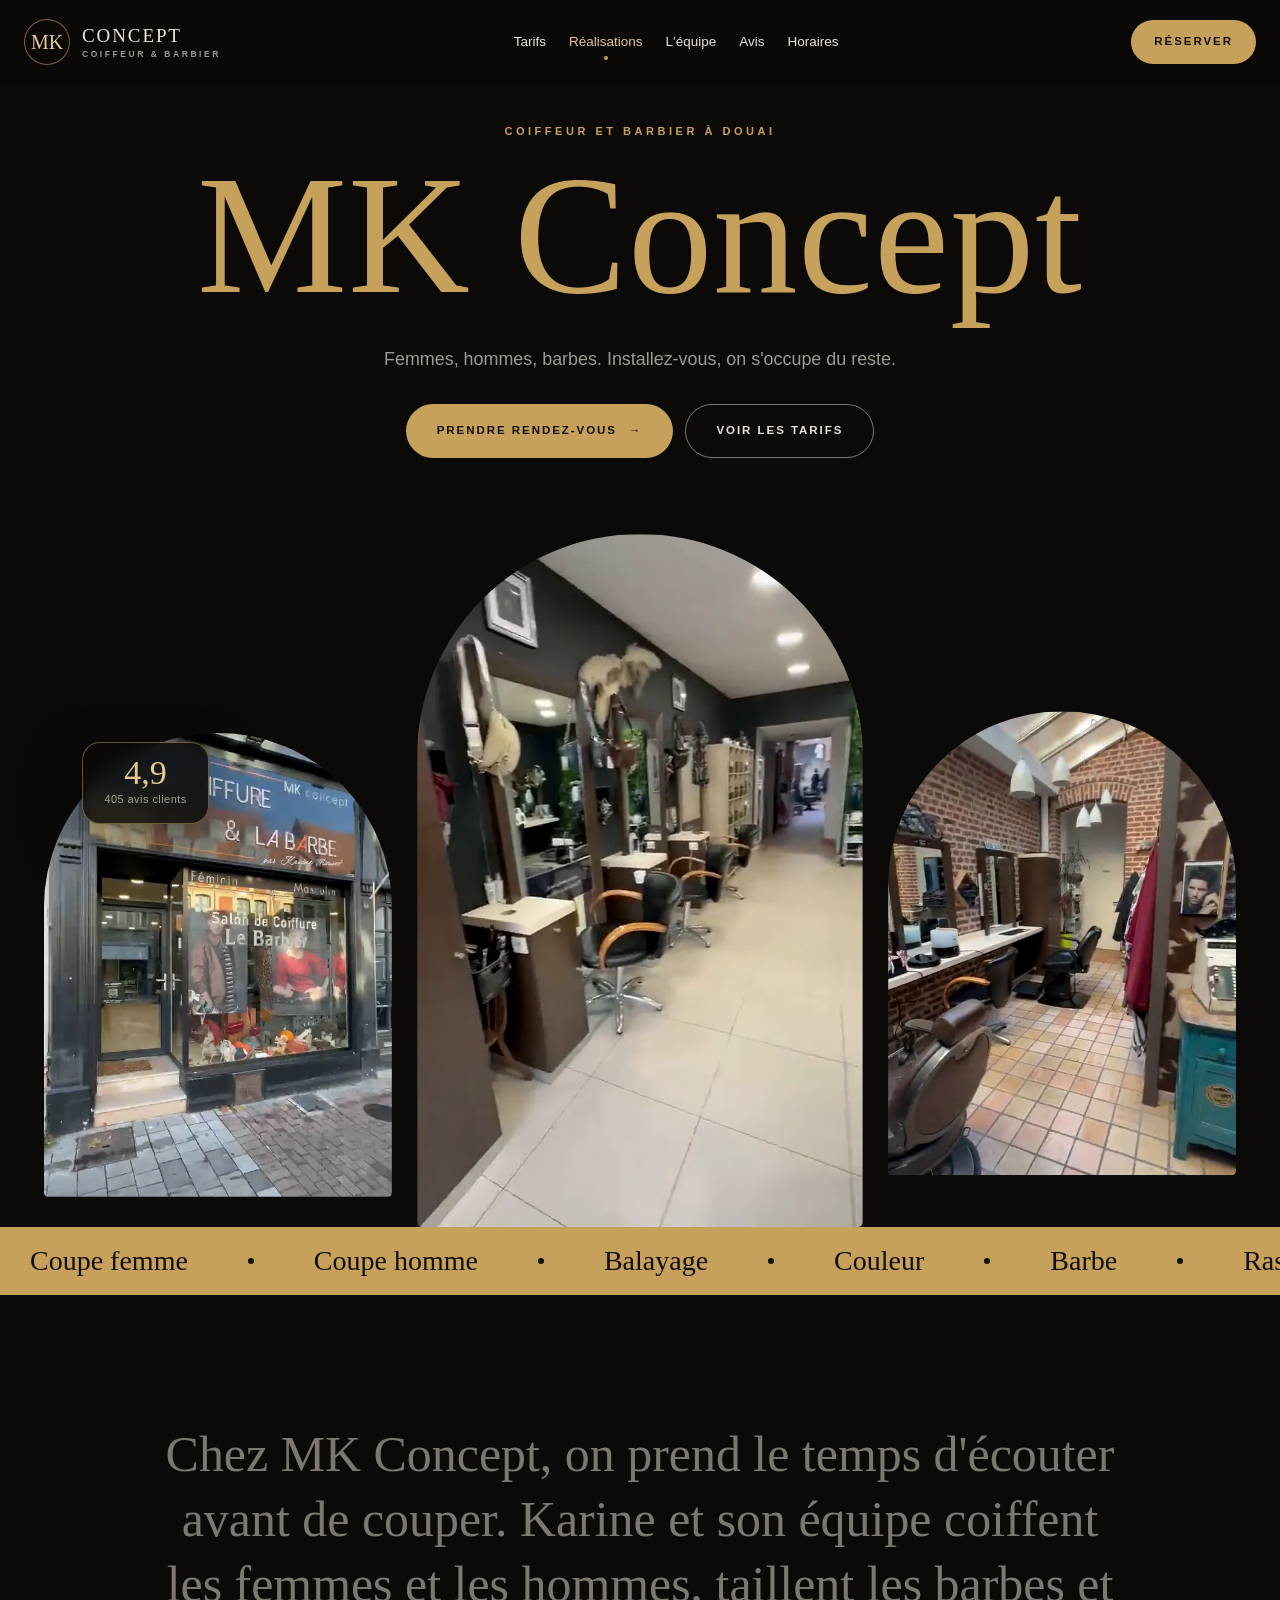
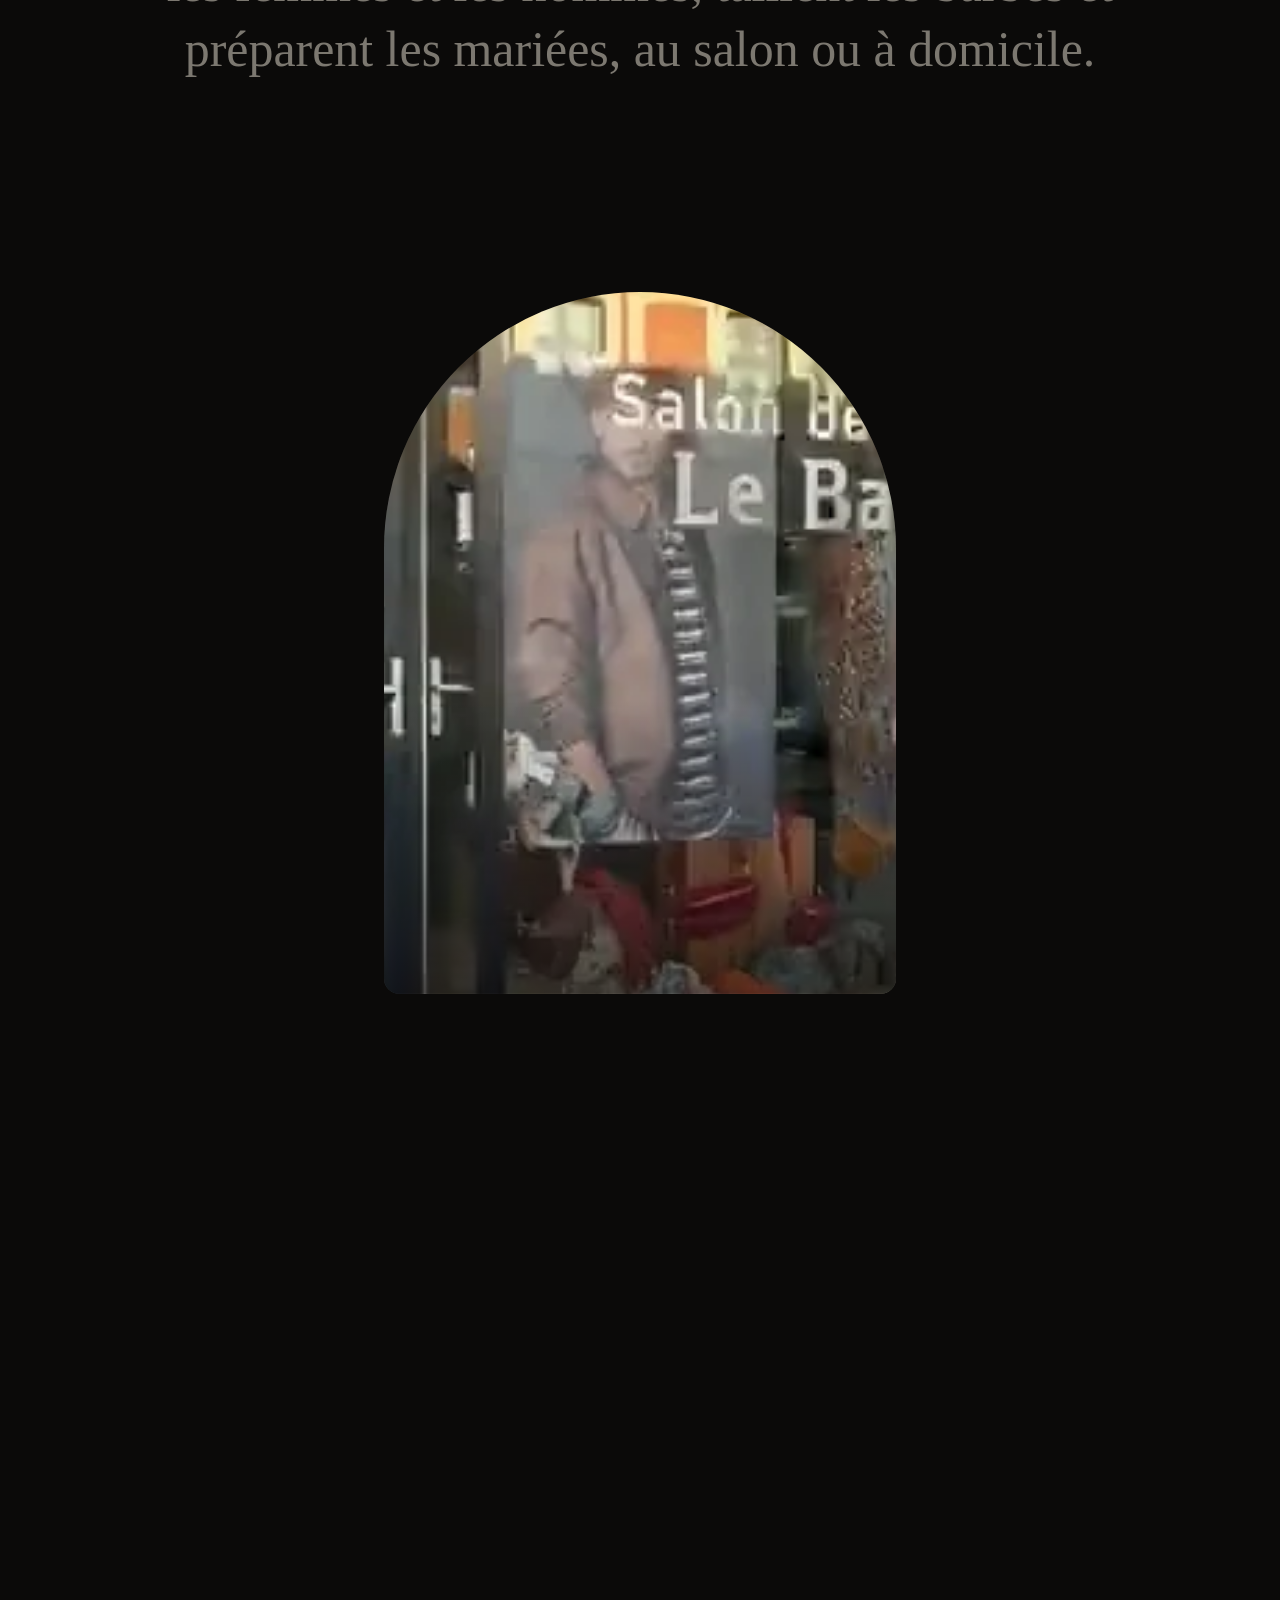
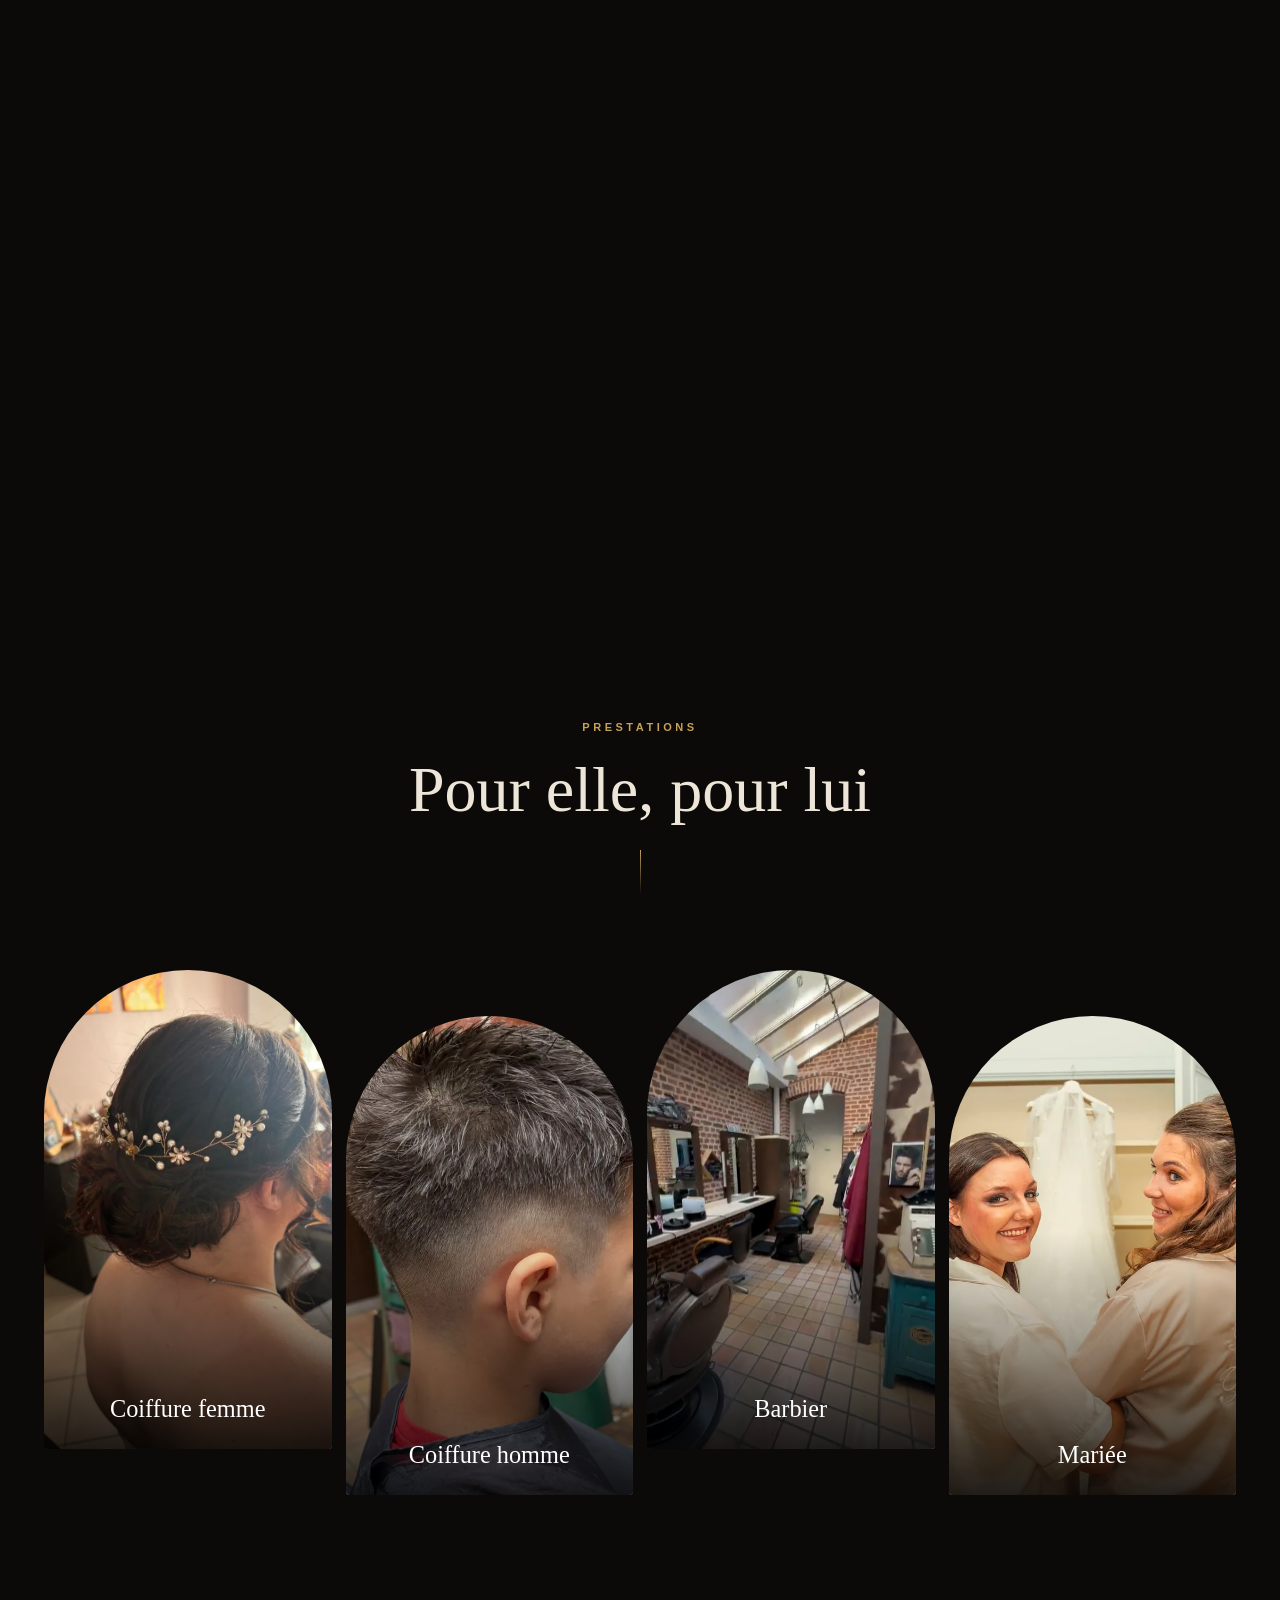
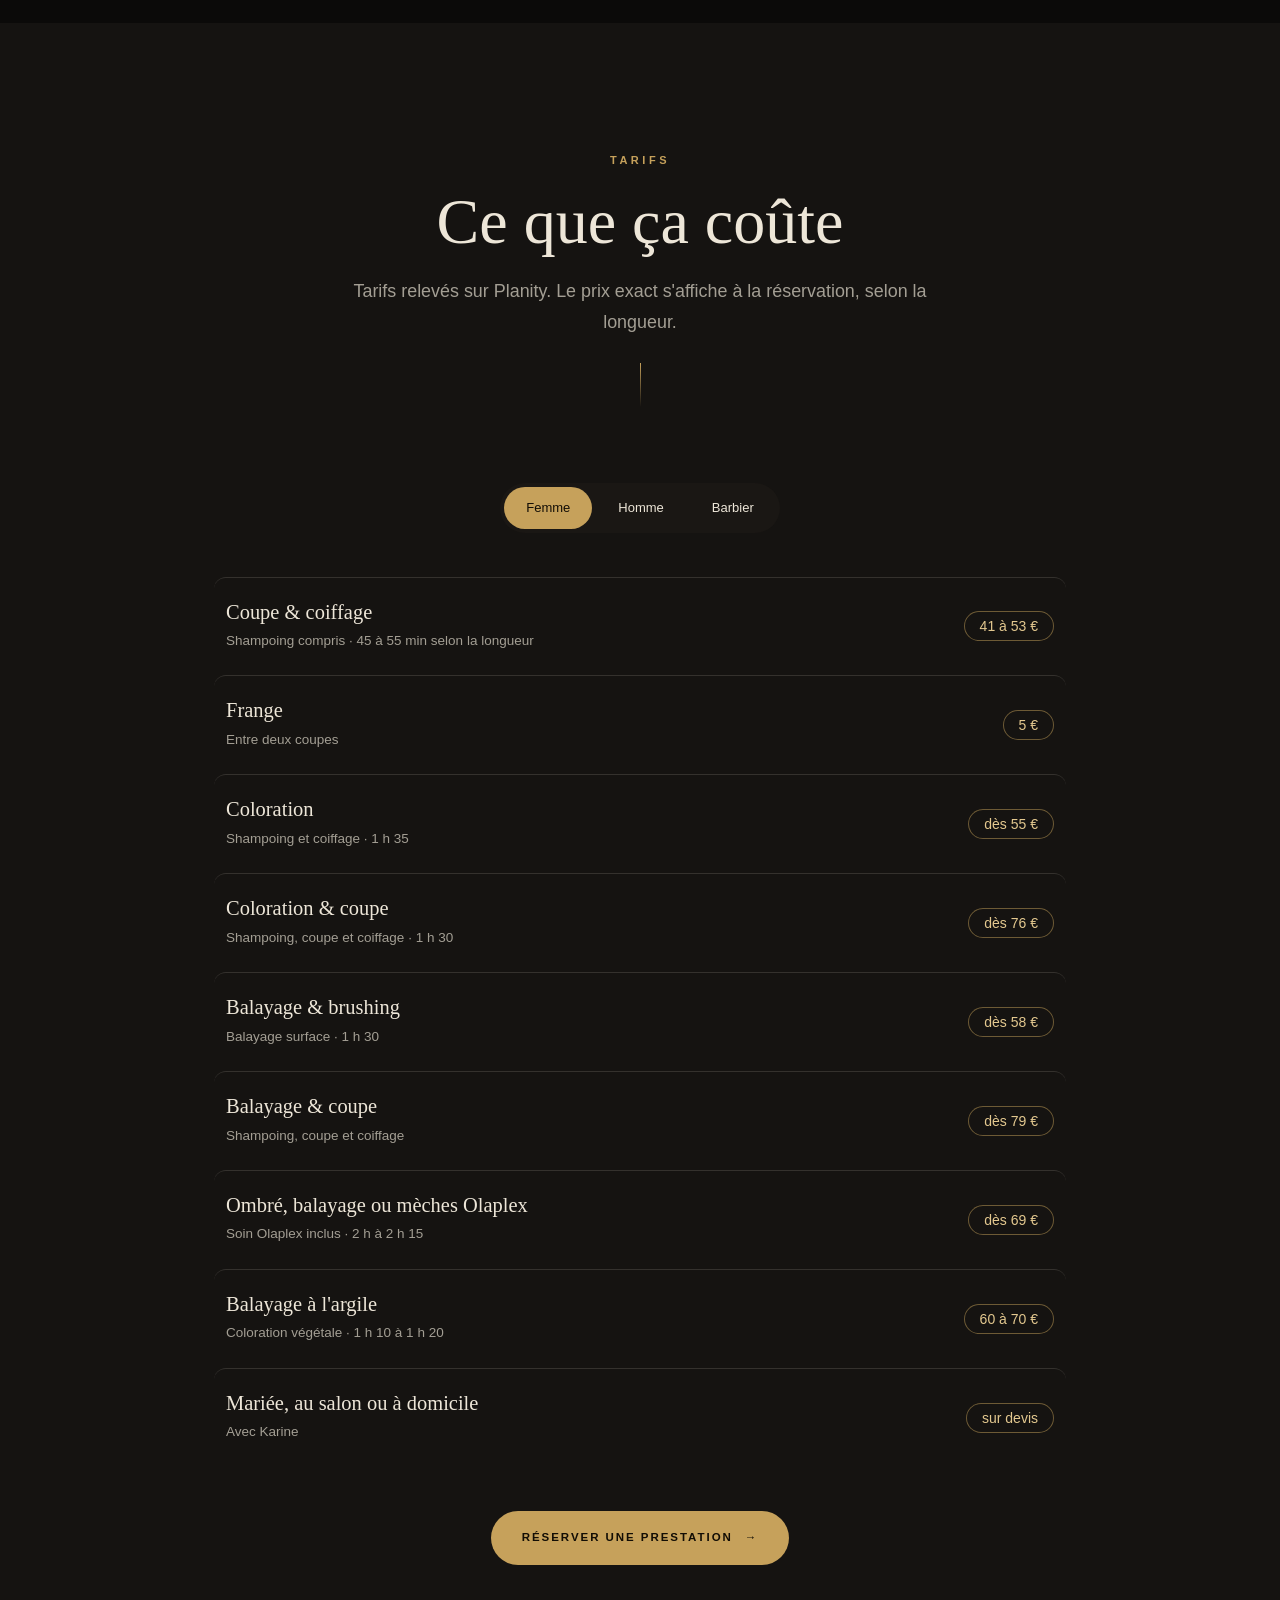
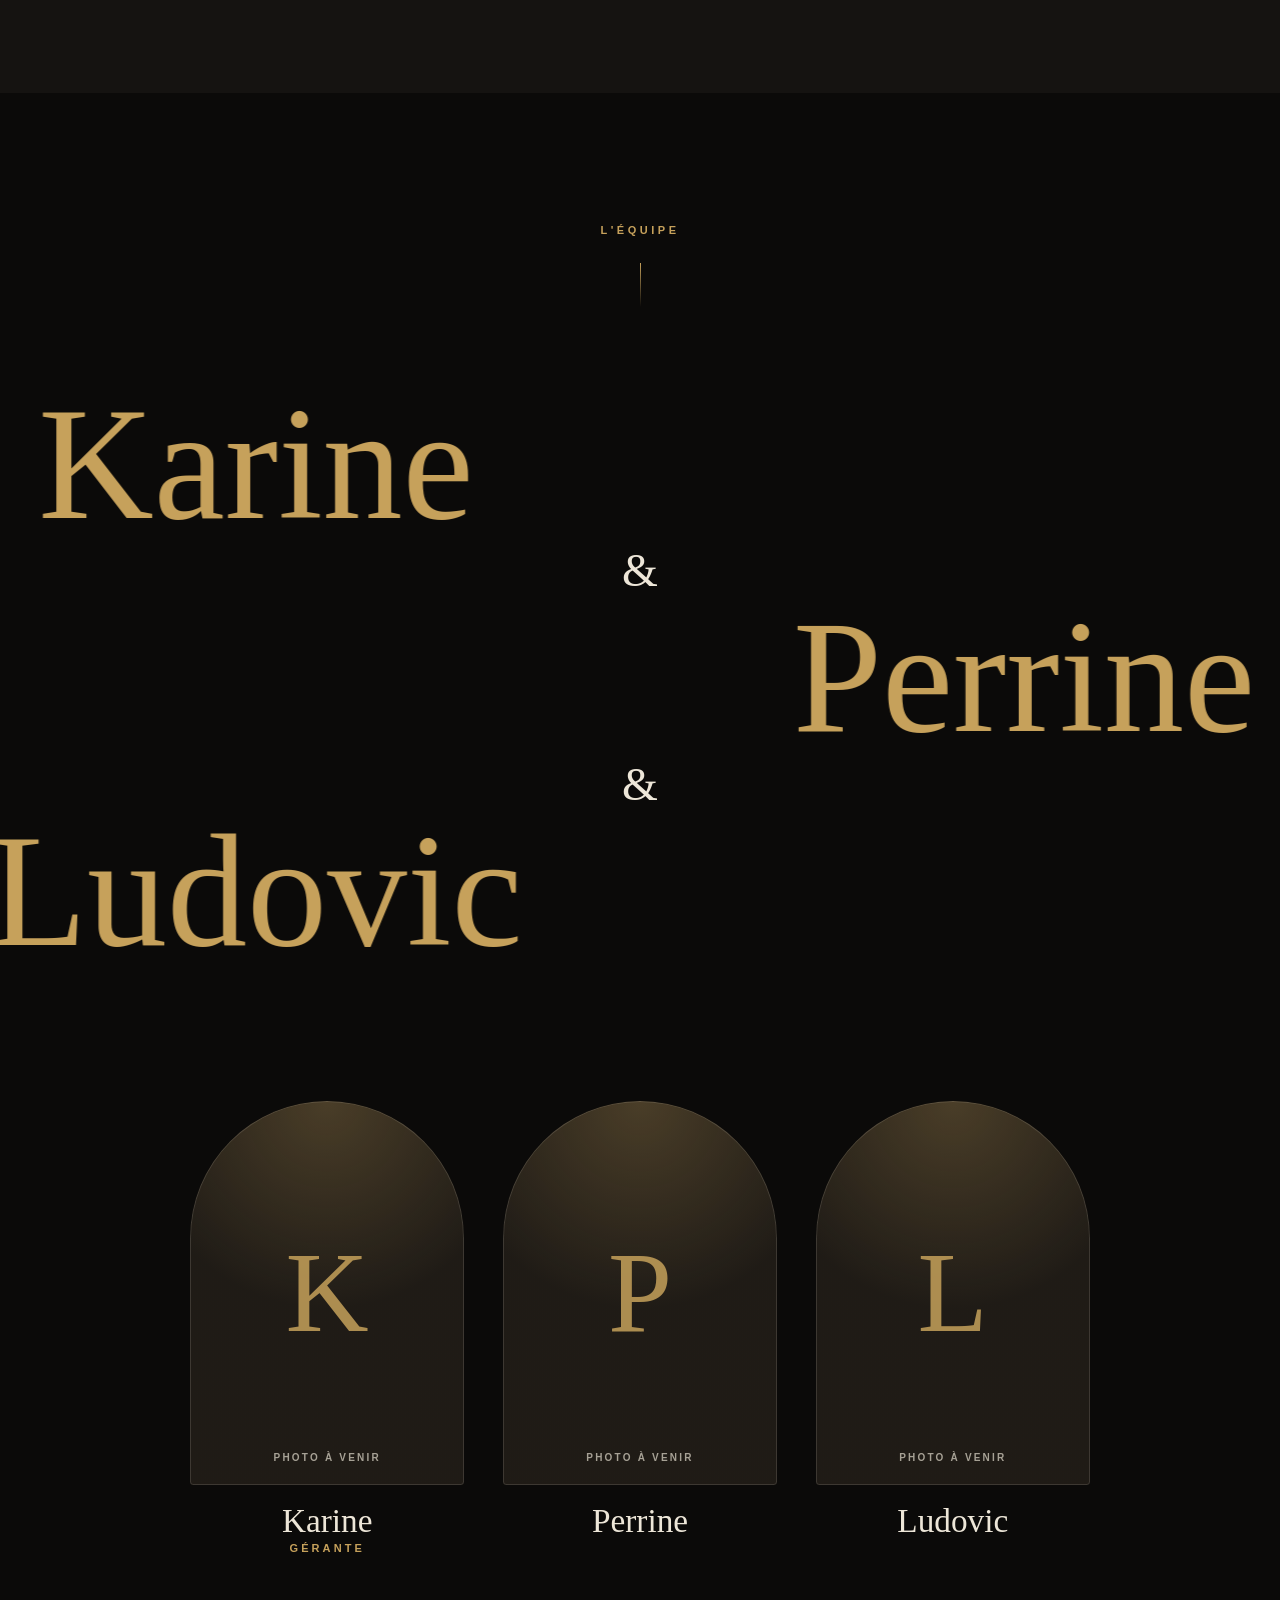
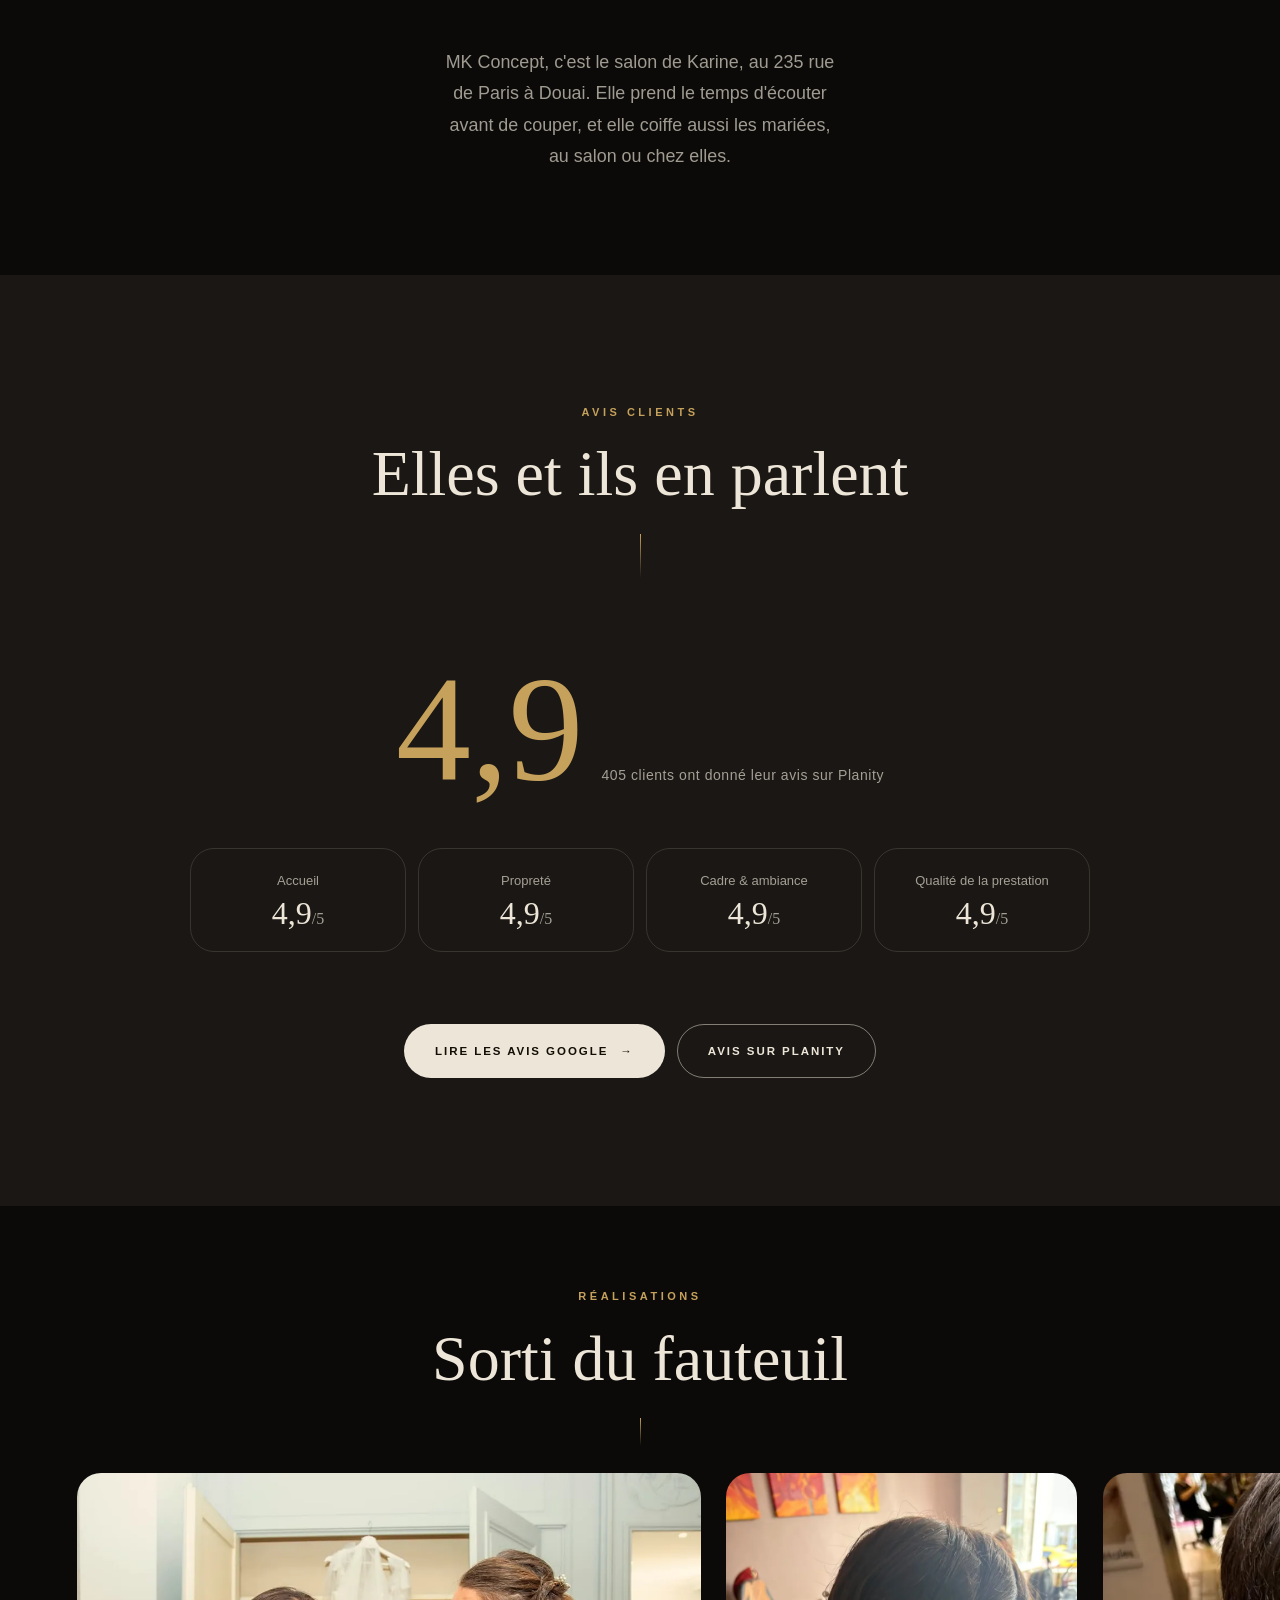
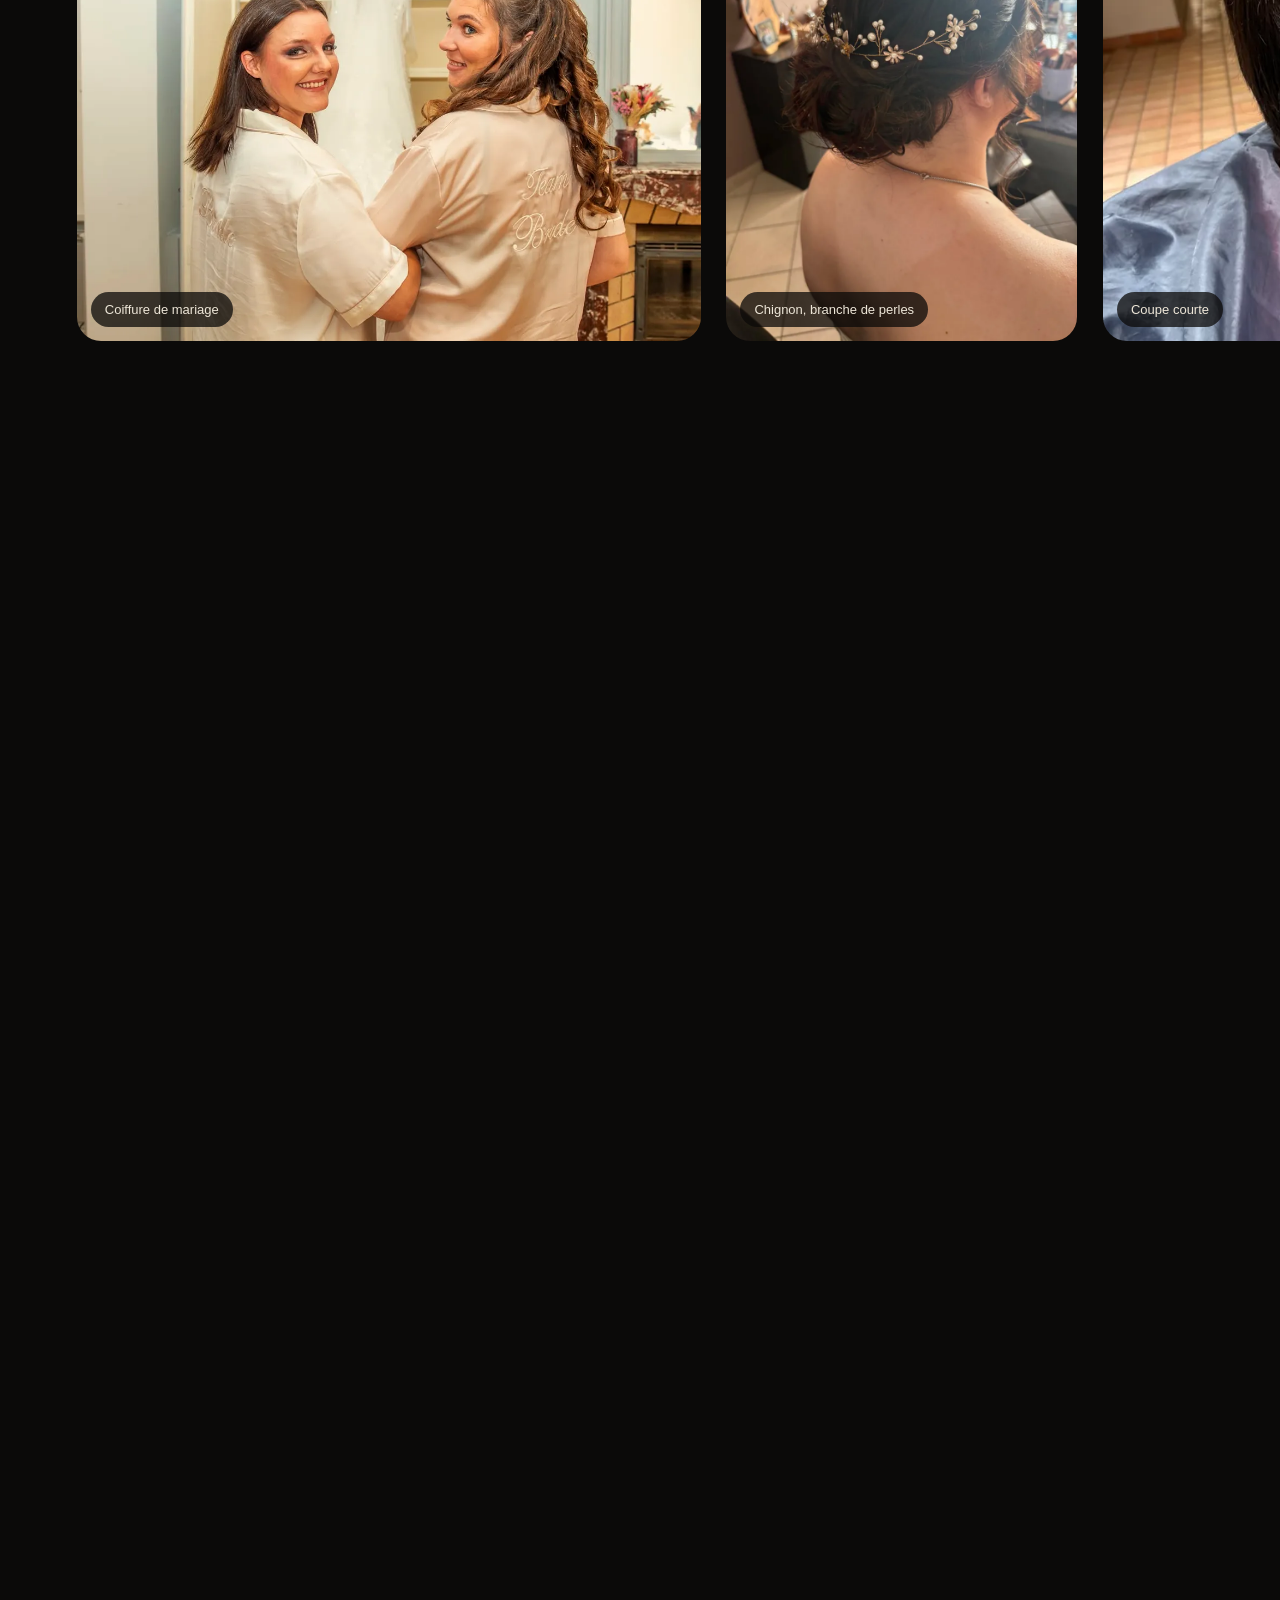
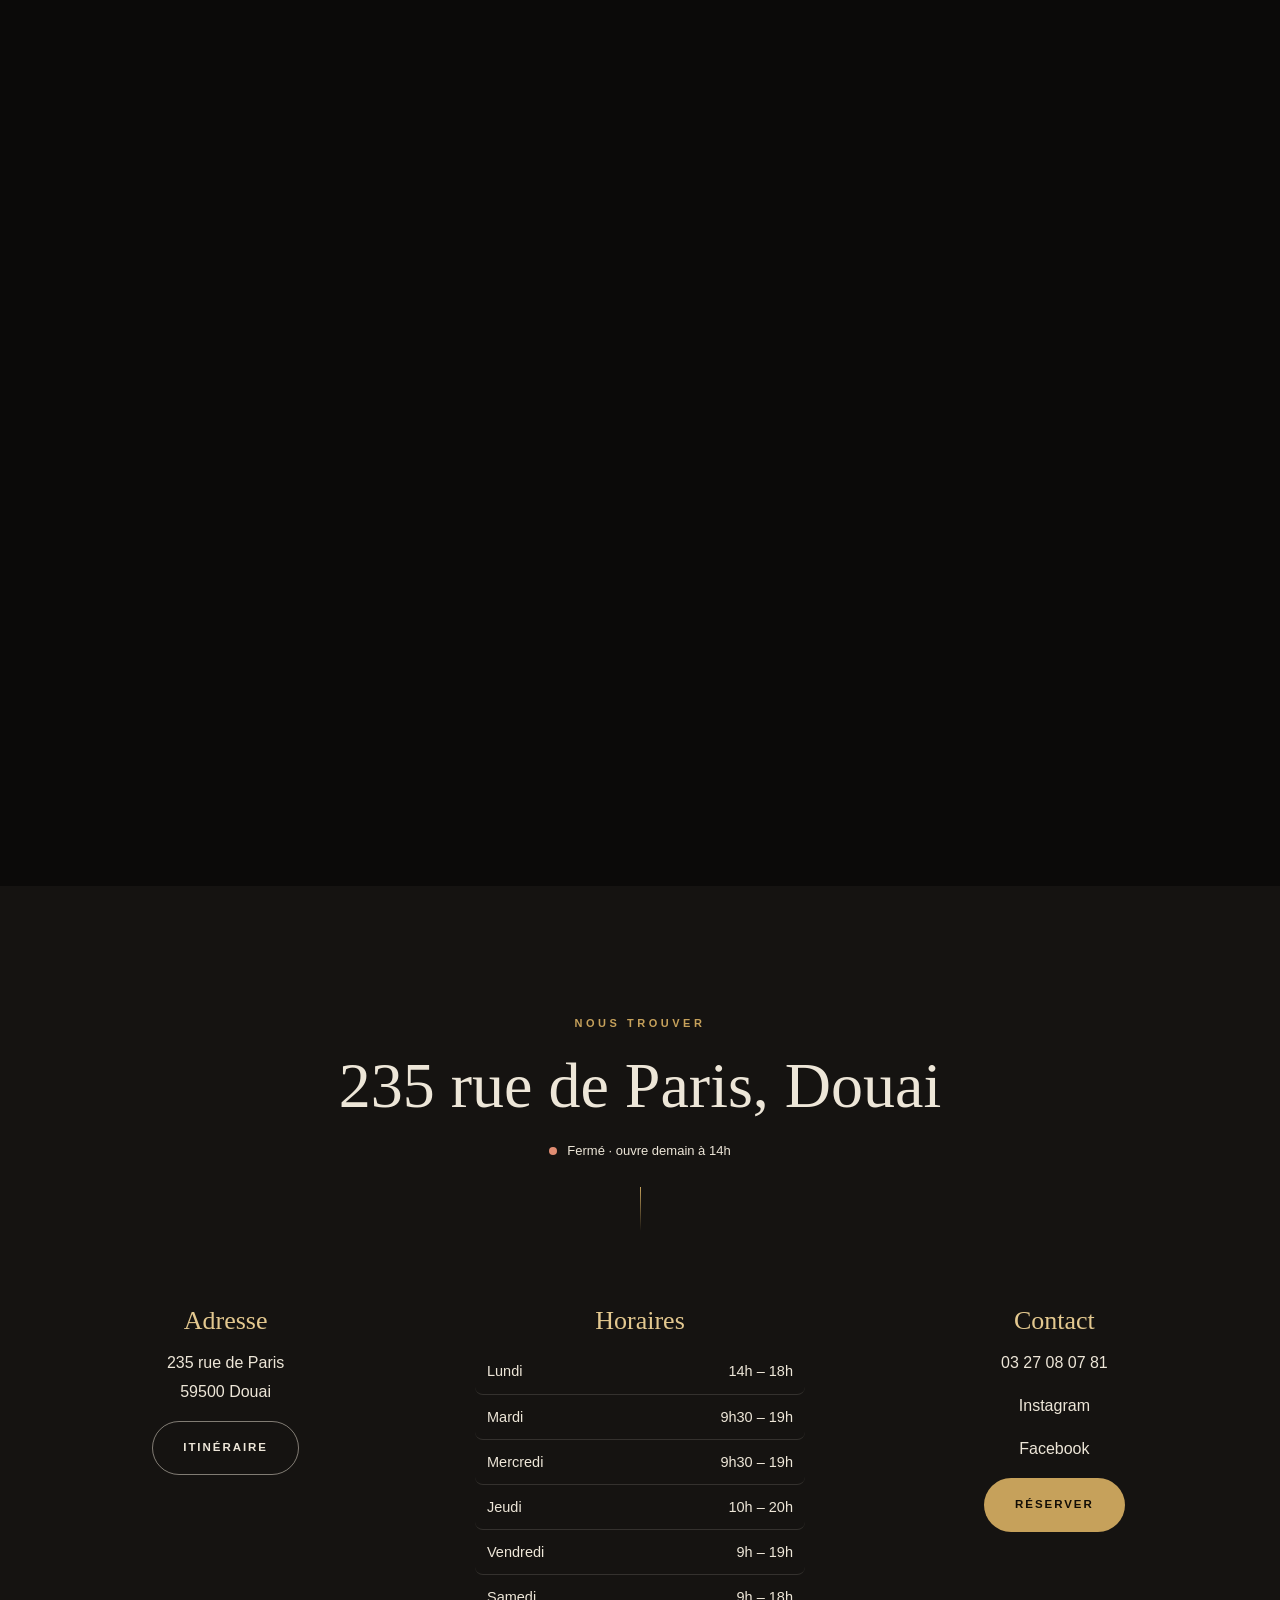
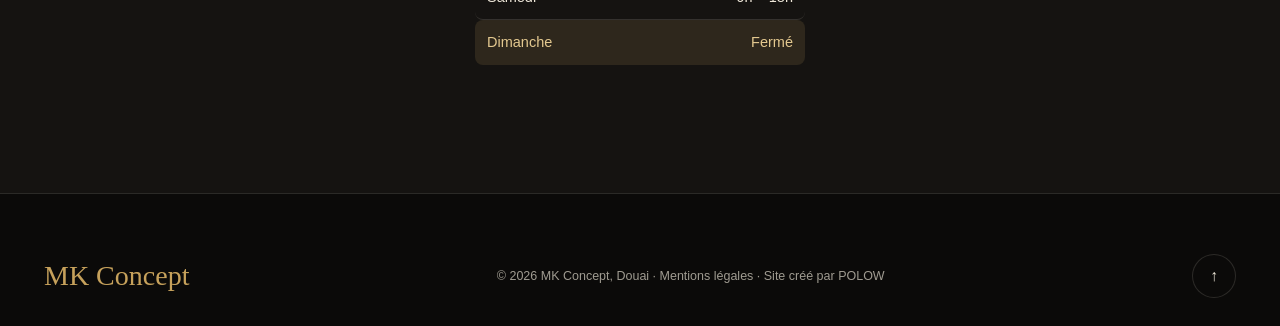
==== commit 95ed01bc: "Refonte dans l'esprit Botésens, en noir et or : intro, nom géant, arches, façade qui s'ouvre, prénom" ====
--- a/index.html
+++ b/index.html
@@ -25,9 +25,9 @@
   <meta name="twitter:card" content="summary_large_image">
 
   <link rel="icon" href="assets/img/favicon.svg" type="image/svg+xml">
-  <link rel="preload" href="assets/fonts/Bricolage.woff2" as="font" type="font/woff2" crossorigin>
-  <link rel="preload" href="assets/fonts/DMSans.woff2" as="font" type="font/woff2" crossorigin>
-  <link rel="preload" as="image" href="assets/img/hero-salon.webp" fetchpriority="high">
+  <link rel="preload" href="assets/fonts/Marcellus.woff2" as="font" type="font/woff2" crossorigin>
+  <link rel="preload" href="assets/fonts/Montserrat.woff2" as="font" type="font/woff2" crossorigin>
+  <link rel="preload" as="image" href="assets/img/hero-salon.webp">
   <link rel="stylesheet" href="assets/css/site.css">
 
   <!-- SEO local : à garder synchronisé avec le bloc Contact -->
@@ -72,189 +72,177 @@
   </script>
 </head>
 <body>
+  <script>document.documentElement.classList.add('js')</script>
   <a class="skip-link" href="#contenu">Aller au contenu</a>
 
+  <div id="intro" aria-hidden="true"><div><span class="intro__name">MK Concept</span><span class="intro__sub">Coiffeur &amp; barbier · Douai</span><b></b></div></div>
+  <div class="jauge" id="jauge" aria-hidden="true"></div>
+
   <header class="nav" id="nav">
-    <div class="nav__in">
-      <a class="logo" href="#top"><span>MK</span> Concept</a>
-      <nav class="nav__links" id="nav-links" aria-label="Menu principal">
+    <div class="wrap nav__in">
+      <a class="logo" href="#top"><span class="logo__mk">MK</span><span class="logo__txt">Concept<small>Coiffeur &amp; barbier</small></span></a>
+      <nav class="menu" id="menu" aria-label="Menu principal">
         <a href="#prestations">Tarifs</a>
         <a href="#realisations">Réalisations</a>
+        <a href="#equipe">L'équipe</a>
         <a href="#avis">Avis</a>
-        <a href="#equipe">L'équipe</a>
-        <button type="button" class="nav__hours nav__hours--m" data-open-hours>Horaires</button>
+        <button type="button" class="menu__btn" data-open-hours>Horaires</button>
+        <a class="btn b1 res-m" href="https://www.planity.com/mk-concept-59500-douai" target="_blank" rel="noopener">Réserver<span class="sr-only"> sur Planity (nouvel onglet)</span></a>
       </nav>
-      <div class="nav__right">
-        <button type="button" class="nav__hours nav__hours--d" data-open-hours>Horaires</button>
-        <a class="btn btn--gold btn--sm" href="https://www.planity.com/mk-concept-59500-douai" target="_blank" rel="noopener">Prendre RDV<span class="sr-only"> sur Planity (nouvel onglet)</span></a>
-        <button class="nav__toggle" type="button" aria-controls="nav-links" aria-expanded="false" aria-label="Menu"><span></span><span></span></button>
-      </div>
+      <a class="btn b1 res-d" href="https://www.planity.com/mk-concept-59500-douai" target="_blank" rel="noopener">Réserver<span class="sr-only"> sur Planity (nouvel onglet)</span></a>
+      <button class="burger" id="burger" type="button" aria-label="Ouvrir le menu" aria-expanded="false" aria-controls="menu"><b></b><b></b></button>
     </div>
   </header>
 
   <main id="contenu">
     <section class="hero" id="top" aria-labelledby="hero-title">
-      <div class="hero__media" id="hero-media" aria-hidden="true">
-        <video id="hero-video" src="assets/video/salon-hero.mp4" poster="assets/img/hero-salon.webp" width="720" height="1280" muted loop playsinline preload="none" tabindex="-1"></video>
-      </div>
-      <div class="hero__veil" aria-hidden="true"></div>
-      <div class="hero__copy">
-        <h1 class="hero__title" id="hero-title">MK Concept<span class="sr-only"> : coiffeur et barbier à Douai</span></h1>
-        <a class="hero__rating hero__in" href="#avis"><span class="hero__stars" aria-hidden="true">★★★★★</span><strong>4,9/5</strong><span>405 avis clients</span></a>
-        <p class="hero__tag hero__in">Coiffeur et barbier à Douai</p>
-        <div class="hero__ctas hero__in">
-          <a class="btn btn--gold" href="https://www.planity.com/mk-concept-59500-douai" target="_blank" rel="noopener">Prendre rendez-vous<span class="sr-only"> sur Planity (nouvel onglet)</span></a>
-          <a class="btn btn--line" href="tel:+33327080781">03 27 08 07 81</a>
-        </div>
-        <p class="hero__status hero__in"><span class="dot" id="status-dot"></span><span id="status-line" aria-live="polite"></span> <button type="button" class="link" data-open-hours>Voir les horaires</button></p>
-      </div>
-      <a class="hero__scroll" href="#prestations" aria-label="Voir la suite"><span></span></a>
-    </section>
-
-    <section class="statement" aria-label="Présentation">
-      <p class="statement__text">Salon de coiffure <span class="hl">mixte</span> et <span class="hl">barbier</span> au centre de Douai. Karine et son équipe coiffent les femmes et les hommes, taillent les barbes et préparent les <span class="hl">mariées</span>, au salon ou à domicile.</p>
-    </section>
-
-    <section class="cats" aria-label="Prestations">
-      <div class="cats__grid">
-        <a class="cat" href="#prestations" data-tab-target="femme"><img src="assets/img/photo-chignon.webp" width="840" height="1120" alt="" loading="lazy" decoding="async"><span class="cat__title">Coiffure<br>femme</span><span class="cat__more" aria-hidden="true">Voir<br>+</span></a>
-        <a class="cat" href="#prestations" data-tab-target="homme"><img src="assets/img/photo-degrade.webp" width="1200" height="900" alt="" loading="lazy" decoding="async"><span class="cat__title">Coiffure<br>homme</span><span class="cat__more" aria-hidden="true">Voir<br>+</span></a>
-        <a class="cat" href="#prestations" data-tab-target="barbier"><img src="assets/img/salon-barbier.webp" width="576" height="1024" alt="" loading="lazy" decoding="async"><span class="cat__title">Barbier</span><span class="cat__more" aria-hidden="true">Voir<br>+</span></a>
+      <div class="wrap">
+        <span class="sur rv">Coiffeur et barbier à Douai</span>
+        <h1 id="hero-title" class="hero__title" aria-label="MK Concept">MK Concept</h1>
+        <p class="lead rv">Femmes, hommes, barbes. Installez-vous, on s'occupe du reste.</p>
+        <div class="btns rv"><a class="btn b1" href="https://www.planity.com/mk-concept-59500-douai" target="_blank" rel="noopener">Prendre rendez-vous <i>→</i><span class="sr-only"> sur Planity (nouvel onglet)</span></a><a class="btn b2" href="#prestations">Voir les tarifs</a></div>
+        <div class="tri">
+          <div class="arche rv" data-p="-.07" style="--d:.1s"><img src="assets/img/salon-vitrine.webp" width="576" height="1024" alt="La vitrine du salon, rue de Paris : « La coiffure et la barbe »" decoding="async"></div>
+          <div class="arche arche--v rv"><img src="assets/img/hero-salon.webp" width="720" height="1280" alt="" decoding="async" id="hero-poster"><video id="hero-video" src="assets/video/salon-hero.mp4" poster="assets/img/hero-salon.webp" width="720" height="1280" muted loop playsinline preload="none" tabindex="-1" aria-label="Visite du salon en vidéo"></video></div>
+          <div class="arche rv" data-p="-.12" style="--d:.2s"><img src="assets/img/salon-barbier.webp" width="576" height="1024" alt="Le coin barbier : fauteuil en cuir devant un mur de briques" decoding="async"></div>
+          <a class="pastille rv" href="#avis" style="--d:.7s"><b>4,9</b><small>405 avis clients</small></a>
+        </div>
+      </div>
+    </section>
+
+    <div class="defile" aria-hidden="true"><div id="defile"></div></div>
+
+    <section class="lu-s" aria-label="Présentation">
+      <p class="lu" id="lu">Chez MK Concept, on prend le temps d'écouter avant de couper. Karine et son équipe coiffent les femmes et les hommes, taillent les barbes et préparent les mariées, au salon ou à domicile.</p>
+    </section>
+
+    <div class="ouvre" id="ouvre">
+      <div class="st">
+        <div class="img"><img src="assets/img/salon-vitrine.webp" width="576" height="1024" alt="" loading="lazy" decoding="async"></div>
+        <p class="leg">235 rue de Paris, Douai</p>
+      </div>
+    </div>
+
+    <section class="gamme-s" aria-labelledby="t-gamme">
+      <div class="wrap">
+        <div class="tete"><span class="sur rv">Prestations</span><h2 class="h2 tt" id="t-gamme">Pour elle, pour lui</h2></div>
+        <div class="gamme">
+          <a class="g" href="#prestations" data-tab="femme"><img src="assets/img/photo-chignon.webp" width="840" height="1120" alt="" loading="lazy" decoding="async"><b>Coiffure femme</b></a>
+          <a class="g" href="#prestations" data-tab="homme"><img src="assets/img/photo-degrade.webp" width="1200" height="900" alt="" loading="lazy" decoding="async"><b>Coiffure homme</b></a>
+          <a class="g" href="#prestations" data-tab="barbier"><img src="assets/img/salon-barbier.webp" width="576" height="1024" alt="" loading="lazy" decoding="async"><b>Barbier</b></a>
+          <a class="g" href="#prestations" data-tab="femme"><img src="assets/img/photo-mariage.webp" width="1144" height="858" alt="" loading="lazy" decoding="async"><b>Mariée</b></a>
+        </div>
       </div>
     </section>
 
     <section class="carte" id="prestations" aria-labelledby="t-carte">
-      <div class="wrap">
-        <h2 class="h2" id="t-carte">Tarifs</h2>
-        <p class="note">Tarifs relevés sur Planity. Le prix exact s'affiche à la réservation, selon la longueur.</p>
-        <div class="seg" data-seg id="carte-seg" role="tablist" aria-label="Catégories de prestations">
-          <span class="seg__thumb" aria-hidden="true"></span>
-          <button type="button" role="tab" id="tab-femme" aria-controls="p-femme" aria-selected="true">Femme</button>
-          <button type="button" role="tab" id="tab-homme" aria-controls="p-homme" aria-selected="false" tabindex="-1">Homme</button>
-          <button type="button" role="tab" id="tab-barbier" aria-controls="p-barbier" aria-selected="false" tabindex="-1">Barbier</button>
+      <div class="wrap etroit">
+        <div class="tete"><span class="sur rv">Tarifs</span><h2 class="h2 tt" id="t-carte">Ce que ça coûte</h2><p class="lead rv">Tarifs relevés sur Planity. Le prix exact s'affiche à la réservation, selon la longueur.</p></div>
+        <div class="puces" id="carte-seg" role="tablist" aria-label="Catégories de prestations">
+          <span class="ind" id="ind" aria-hidden="true"></span>
+          <button type="button" class="puce" role="tab" id="tab-femme" aria-controls="p-femme" aria-selected="true">Femme</button>
+          <button type="button" class="puce" role="tab" id="tab-homme" aria-controls="p-homme" aria-selected="false" tabindex="-1">Homme</button>
+          <button type="button" class="puce" role="tab" id="tab-barbier" aria-controls="p-barbier" aria-selected="false" tabindex="-1">Barbier</button>
         </div>
         <div class="svcs" id="p-femme" role="tabpanel" aria-labelledby="tab-femme"><ul><li class="svc"><div><h3 class="svc__name">Coupe &amp; coiffage</h3><p class="svc__meta">Shampoing compris · 45 à 55 min selon la longueur</p></div><span class="svc__price">41 à 53&nbsp;€</span><a class="svc__link" href="https://www.planity.com/mk-concept-59500-douai" target="_blank" rel="noopener"><span class="sr-only">Réserver : coupe et coiffage femme (Planity, nouvel onglet)</span></a></li><li class="svc"><div><h3 class="svc__name">Frange</h3><p class="svc__meta">Entre deux coupes</p></div><span class="svc__price">5&nbsp;€</span><a class="svc__link" href="https://www.planity.com/mk-concept-59500-douai" target="_blank" rel="noopener"><span class="sr-only">Réserver : frange (Planity, nouvel onglet)</span></a></li><li class="svc"><div><h3 class="svc__name">Coloration</h3><p class="svc__meta">Shampoing et coiffage · 1 h 35</p></div><span class="svc__price">dès 55&nbsp;€</span><a class="svc__link" href="https://www.planity.com/mk-concept-59500-douai" target="_blank" rel="noopener"><span class="sr-only">Réserver : coloration (Planity, nouvel onglet)</span></a></li><li class="svc"><div><h3 class="svc__name">Coloration &amp; coupe</h3><p class="svc__meta">Shampoing, coupe et coiffage · 1 h 30</p></div><span class="svc__price">dès 76&nbsp;€</span><a class="svc__link" href="https://www.planity.com/mk-concept-59500-douai" target="_blank" rel="noopener"><span class="sr-only">Réserver : coloration et coupe (Planity, nouvel onglet)</span></a></li><li class="svc"><div><h3 class="svc__name">Balayage &amp; brushing</h3><p class="svc__meta">Balayage surface · 1 h 30</p></div><span class="svc__price">dès 58&nbsp;€</span><a class="svc__link" href="https://www.planity.com/mk-concept-59500-douai" target="_blank" rel="noopener"><span class="sr-only">Réserver : balayage et brushing (Planity, nouvel onglet)</span></a></li><li class="svc"><div><h3 class="svc__name">Balayage &amp; coupe</h3><p class="svc__meta">Shampoing, coupe et coiffage</p></div><span class="svc__price">dès 79&nbsp;€</span><a class="svc__link" href="https://www.planity.com/mk-concept-59500-douai" target="_blank" rel="noopener"><span class="sr-only">Réserver : balayage et coupe (Planity, nouvel onglet)</span></a></li><li class="svc"><div><h3 class="svc__name">Ombré, balayage ou mèches Olaplex</h3><p class="svc__meta">Soin Olaplex inclus · 2 h à 2 h 15</p></div><span class="svc__price">dès 69&nbsp;€</span><a class="svc__link" href="https://www.planity.com/mk-concept-59500-douai" target="_blank" rel="noopener"><span class="sr-only">Réserver : ombré, balayage ou mèches Olaplex (Planity, nouvel onglet)</span></a></li><li class="svc"><div><h3 class="svc__name">Balayage à l'argile</h3><p class="svc__meta">Coloration végétale · 1 h 10 à 1 h 20</p></div><span class="svc__price">60 à 70&nbsp;€</span><a class="svc__link" href="https://www.planity.com/mk-concept-59500-douai" target="_blank" rel="noopener"><span class="sr-only">Réserver : balayage à l'argile (Planity, nouvel onglet)</span></a></li><li class="svc"><div><h3 class="svc__name">Mariée, au salon ou à domicile</h3><p class="svc__meta">Avec Karine</p></div><span class="svc__price">sur devis</span><a class="svc__link" href="tel:+33327080781"><span class="sr-only">Appeler le salon pour un devis mariée</span></a></li></ul></div>
         <div class="svcs" id="p-homme" role="tabpanel" aria-labelledby="tab-homme" hidden><ul><li class="svc"><div><h3 class="svc__name">Coupe &amp; coiffage</h3><p class="svc__meta">Shampoing compris · 20 min</p></div><span class="svc__price">25&nbsp;€</span><a class="svc__link" href="https://www.planity.com/mk-concept-59500-douai" target="_blank" rel="noopener"><span class="sr-only">Réserver : coupe et coiffage homme (Planity, nouvel onglet)</span></a></li><li class="svc"><div><h3 class="svc__name">Coupe étudiant</h3><p class="svc__meta">16 à 25 ans · 20 min</p></div><span class="svc__price">20&nbsp;€</span><a class="svc__link" href="https://www.planity.com/mk-concept-59500-douai" target="_blank" rel="noopener"><span class="sr-only">Réserver : coupe étudiant (Planity, nouvel onglet)</span></a></li><li class="svc"><div><h3 class="svc__name">Shampoing &amp; coiffage</h3><p class="svc__meta">15 min</p></div><span class="svc__price">12&nbsp;€</span><a class="svc__link" href="https://www.planity.com/mk-concept-59500-douai" target="_blank" rel="noopener"><span class="sr-only">Réserver : shampoing et coiffage (Planity, nouvel onglet)</span></a></li><li class="svc"><div><h3 class="svc__name">Mèches homme</h3><p class="svc__meta">30 min</p></div><span class="svc__price">20 à 60&nbsp;€</span><a class="svc__link" href="https://www.planity.com/mk-concept-59500-douai" target="_blank" rel="noopener"><span class="sr-only">Réserver : mèches homme (Planity, nouvel onglet)</span></a></li><li class="svc"><div><h3 class="svc__name">Formules abonné</h3><p class="svc__meta">Au salon uniquement, pas en ligne</p></div><span class="svc__price">dès 15&nbsp;€</span><a class="svc__link" href="tel:+33327080781"><span class="sr-only">Appeler le salon pour une formule abonné</span></a></li></ul></div>
         <div class="svcs" id="p-barbier" role="tabpanel" aria-labelledby="tab-barbier" hidden><ul><li class="svc"><div><h3 class="svc__name">Taille de barbe</h3></div><span class="svc__price">sur Planity</span><a class="svc__link" href="https://www.planity.com/mk-concept-59500-douai" target="_blank" rel="noopener"><span class="sr-only">Réserver : taille de barbe (Planity, nouvel onglet)</span></a></li><li class="svc"><div><h3 class="svc__name">Rasage à l'ancienne</h3><p class="svc__meta">Au rasoir</p></div><span class="svc__price">sur Planity</span><a class="svc__link" href="https://www.planity.com/mk-concept-59500-douai" target="_blank" rel="noopener"><span class="sr-only">Réserver : rasage à l'ancienne (Planity, nouvel onglet)</span></a></li></ul></div>
-      <p class="carte__cta"><a class="btn btn--gold" href="https://www.planity.com/mk-concept-59500-douai" target="_blank" rel="noopener">Réserver une prestation<span class="sr-only"> sur Planity (nouvel onglet)</span></a></p>
-      </div>
-    </section>
-
-    <section class="team" id="equipe" aria-labelledby="t-team">
-      <div class="wrap">
-        <h2 class="h2" id="t-team">L'équipe</h2>
-        <!-- Phrase à valider avec Karine -->
-        <p class="team__intro">MK Concept, c'est le salon de Karine, au 235 rue de Paris à Douai. Elle prend le temps d'écouter avant de couper, et elle coiffe aussi les mariées, au salon ou chez elles.</p>
-        <ul class="team__grid">
-          <!-- Photos : remplacer <div class="team__ph">…</div> par <img class="team__img" src="assets/img/equipe-prenom.webp" alt="Prénom, fonction"> -->
-          <li><div class="team__ph" aria-hidden="true"><span>K</span><em>Photo à venir</em></div><h3 class="team__name">Karine</h3><p class="team__role">Gérante</p></li>
-          <li><div class="team__ph" aria-hidden="true"><span>P</span><em>Photo à venir</em></div><h3 class="team__name">Perrine</h3></li>
-          <li><div class="team__ph" aria-hidden="true"><span>L</span><em>Photo à venir</em></div><h3 class="team__name">Ludovic</h3></li>
+        <p class="btns carte__cta"><a class="btn b1" href="https://www.planity.com/mk-concept-59500-douai" target="_blank" rel="noopener">Réserver une prestation <i>→</i><span class="sr-only"> sur Planity (nouvel onglet)</span></a></p>
+      </div>
+    </section>
+
+    <section class="noms-s" id="equipe" aria-labelledby="t-eq">
+      <div class="tete"><span class="sur rv">L'équipe</span><h2 class="sr-only" id="t-eq">L'équipe de MK Concept</h2></div>
+      <div class="noms" id="noms" aria-hidden="true"><div id="n1">Karine</div><em>&amp;</em><div id="n2">Perrine</div><em>&amp;</em><div id="n3">Ludovic</div></div>
+      <div class="wrap">
+        <ul class="equipe">
+          <!-- Photos : remplacer le bloc .ph-vide par <img src="assets/img/equipe-prenom.webp" alt="Prénom, fonction"> -->
+          <li class="rv"><div class="arche ph-vide"><span aria-hidden="true">K</span><em>Photo à venir</em></div><h3>Karine</h3><p>Gérante</p></li>
+          <li class="rv" style="--d:.1s"><div class="arche ph-vide"><span aria-hidden="true">P</span><em>Photo à venir</em></div><h3>Perrine</h3></li>
+          <li class="rv" style="--d:.2s"><div class="arche ph-vide"><span aria-hidden="true">L</span><em>Photo à venir</em></div><h3>Ludovic</h3></li>
         </ul>
-        <p class="team__cta"><a class="btn btn--gold" href="https://www.planity.com/mk-concept-59500-douai" target="_blank" rel="noopener">Prendre rendez-vous<span class="sr-only"> sur Planity (nouvel onglet)</span></a> <a class="btn btn--line" href="https://www.instagram.com/mkconceptdouai/" target="_blank" rel="noopener">Voir le salon sur Instagram<span class="sr-only"> (nouvel onglet)</span></a></p>
+        <p class="lead rv equipe__mot">MK Concept, c'est le salon de Karine, au 235 rue de Paris à Douai. Elle prend le temps d'écouter avant de couper, et elle coiffe aussi les mariées, au salon ou chez elles.</p>
       </div>
     </section>
 
     <section class="avis" id="avis" aria-labelledby="t-avis">
       <div class="wrap">
-        <h2 class="h2" id="t-avis">Avis clients</h2>
-        <p class="avis__note" aria-label="Note moyenne : 4,9 sur 5">4,9<small>/5</small></p>
-        <p class="avis__count">405 clients ont donné leur avis sur Planity</p>
-        <ul class="avis__crit"><li><span>Accueil</span><strong>4,9<small>/5</small></strong></li><li><span>Propreté</span><strong>4,9<small>/5</small></strong></li><li><span>Cadre &amp; ambiance</span><strong>4,9<small>/5</small></strong></li><li><span>Qualité de la prestation</span><strong>4,9<small>/5</small></strong></li></ul>
-        <!-- Avis Google : recopier 3 à 6 avis mot pour mot (prénom, texte) dans des <li class="avis__card"> ci-dessous -->
-        <ul class="avis__cards" id="avis-cards"></ul>
-        <p class="avis__btns"><a class="btn btn--gold" href="https://www.google.com/maps/search/?api=1&query=MK+Concept+235+rue+de+Paris+59500+Douai" target="_blank" rel="noopener">Lire les avis Google<span class="sr-only"> (nouvel onglet)</span></a> <a class="btn btn--line" href="https://www.planity.com/mk-concept-59500-douai" target="_blank" rel="noopener">Avis sur Planity<span class="sr-only"> (nouvel onglet)</span></a></p>
-      </div>
-    </section>
-
-    <section class="works" id="realisations" aria-labelledby="t-works">
-      <div class="wrap">
-        <h2 class="h2" id="t-works">Réalisations</h2>
-        <ul class="works__grid">
-          <li><img src="assets/img/photo-mariage.webp" width="1144" height="858" alt="Deux femmes en peignoir « Team Bride » devant une robe de mariée, coiffées pour le mariage" loading="lazy" decoding="async"><span class="works__cap">Coiffure de mariage</span></li>
-          <li><img src="assets/img/photo-chignon.webp" width="840" height="1120" alt="Chignon bas orné d'une branche de perles, vu de dos" loading="lazy" decoding="async"><span class="works__cap">Chignon, branche de perles</span></li>
-          <li><img src="assets/img/photo-coupe.webp" width="840" height="1120" alt="Coupe courte vue de profil, dans un fauteuil de barbier ancien" loading="lazy" decoding="async"><span class="works__cap">Coupe courte</span></li>
-          <li><img src="assets/img/photo-degrade.webp" width="1200" height="900" alt="Dégradé court vu de profil" loading="lazy" decoding="async"><span class="works__cap">Dégradé</span></li>
-        </ul>
-        <p><a class="link" href="https://www.instagram.com/mkconceptdouai/" target="_blank" rel="noopener">Plus de photos sur Instagram, @mkconceptdouai<span class="sr-only"> (nouvel onglet)</span></a></p>
-      </div>
-    </section>
-
+        <div class="tete"><span class="sur rv">Avis clients</span><h2 class="h2 tt" id="t-avis">Elles et ils en parlent</h2></div>
+        <div class="score rv"><b data-n="4.9" data-dec="1" aria-label="4,9 sur 5">4,9</b><small>405 clients ont donné leur avis sur Planity</small></div>
+        <ul class="crit"><li><span>Accueil</span><strong>4,9<small>/5</small></strong></li><li><span>Propreté</span><strong>4,9<small>/5</small></strong></li><li><span>Cadre &amp; ambiance</span><strong>4,9<small>/5</small></strong></li><li><span>Qualité de la prestation</span><strong>4,9<small>/5</small></strong></li></ul>
+        <!-- Avis Google : recopier 3 à 6 avis mot pour mot (prénom, texte) dans des <li class="a"> -->
+        <ul class="avis-g" id="avis-cards"></ul>
+        <p class="btns pz rv"><a class="btn b3" href="https://www.google.com/maps/search/?api=1&query=MK+Concept+235+rue+de+Paris+59500+Douai" target="_blank" rel="noopener">Lire les avis Google <i>→</i><span class="sr-only"> (nouvel onglet)</span></a><a class="btn b4" href="https://www.planity.com/mk-concept-59500-douai" target="_blank" rel="noopener">Avis sur Planity<span class="sr-only"> (nouvel onglet)</span></a></p>
+      </div>
+    </section>
+
+    <section class="rail" id="realisations" aria-labelledby="t-real">
+      <div class="rail__st">
+        <div class="tete"><span class="sur rv">Réalisations</span><h2 class="h2 tt" id="t-real">Sorti du fauteuil</h2></div>
+        <div class="piste" id="piste">
+          <figure class="ph"><img src="assets/img/photo-mariage.webp" width="1144" height="858" alt="Deux femmes en peignoir « Team Bride » devant une robe de mariée, coiffées pour le mariage" loading="lazy" decoding="async"><figcaption>Coiffure de mariage</figcaption></figure>
+          <figure class="ph"><img src="assets/img/photo-chignon.webp" width="840" height="1120" alt="Chignon bas orné d'une branche de perles, vu de dos" loading="lazy" decoding="async"><figcaption>Chignon, branche de perles</figcaption></figure>
+          <figure class="ph"><img src="assets/img/photo-coupe.webp" width="840" height="1120" alt="Coupe courte vue de profil, dans un fauteuil de barbier ancien devant un mur de briques" loading="lazy" decoding="async"><figcaption>Coupe courte</figcaption></figure>
+          <figure class="ph"><img src="assets/img/photo-degrade.webp" width="1200" height="900" alt="Dégradé court vu de profil" loading="lazy" decoding="async"><figcaption>Dégradé</figcaption></figure>
+          <a class="fin" href="https://www.instagram.com/mkconceptdouai/" target="_blank" rel="noopener"><span>La suite sur Instagram</span><strong>@mkconceptdouai</strong><span class="sr-only"> (nouvel onglet)</span></a>
+        </div>
+      </div>
+    </section>
+
+    <section class="acces" id="contact" aria-labelledby="t-acces">
+      <div class="wrap">
+        <div class="tete"><span class="sur rv">Nous trouver</span><h2 class="h2 tt" id="t-acces">235 rue de Paris, Douai</h2><p class="etat" id="status-line" aria-live="polite"></p></div>
+        <div class="acces-g">
+          <div class="rv"><h3>Adresse</h3><address>235 rue de Paris<br>59500 Douai</address><a class="btn b2" href="https://www.google.com/maps/dir/?api=1&amp;destination=235+rue+de+Paris+59500+Douai" target="_blank" rel="noopener">Itinéraire<span class="sr-only"> (Maps, nouvel onglet)</span></a></div>
+          <div class="rv" style="--d:.1s"><h3>Horaires</h3>
+            <ul id="hor">
+              <li data-j="1"><span>Lundi</span><span>14h – 18h</span></li>
+              <li data-j="2"><span>Mardi</span><span>9h30 – 19h</span></li>
+              <li data-j="3"><span>Mercredi</span><span>9h30 – 19h</span></li>
+              <li data-j="4"><span>Jeudi</span><span>10h – 20h</span></li>
+              <li data-j="5"><span>Vendredi</span><span>9h – 19h</span></li>
+              <li data-j="6"><span>Samedi</span><span>9h – 18h</span></li>
+              <li data-j="0"><span>Dimanche</span><span>Fermé</span></li>
+            </ul>
+          </div>
+          <div class="rv" style="--d:.2s"><h3>Contact</h3><p><a href="tel:+33327080781">03 27 08 07 81</a></p><p><a href="https://www.instagram.com/mkconceptdouai/" target="_blank" rel="noopener">Instagram<span class="sr-only"> (nouvel onglet)</span></a></p><p><a href="https://www.facebook.com/MkConceptDouai/" target="_blank" rel="noopener">Facebook<span class="sr-only"> (nouvel onglet)</span></a></p><a class="btn b1" href="https://www.planity.com/mk-concept-59500-douai" target="_blank" rel="noopener">Réserver<span class="sr-only"> sur Planity (nouvel onglet)</span></a></div>
+        </div>
+      </div>
+    </section>
   </main>
 
   <footer class="footer">
-    <div class="wrap">
-      <div class="ft-top">
-        <p class="ft-logo">MK Concept</p>
-        <p class="ft-tag">Coiffeur et barbier à Douai</p>
-        <p class="ft-btns"><a class="btn btn--gold" href="https://www.planity.com/mk-concept-59500-douai" target="_blank" rel="noopener">Prendre rendez-vous<span class="sr-only"> sur Planity (nouvel onglet)</span></a> <a class="btn btn--line" href="tel:+33327080781">03 27 08 07 81</a></p>
-      </div>
-      <div class="ft-cols">
-        <div>
-          <h2 class="ft-h">Le salon</h2>
-          <address>235 rue de Paris<br>59500 Douai</address>
-          <p><a class="ft-link" href="https://www.google.com/maps/dir/?api=1&amp;destination=235+rue+de+Paris+59500+Douai" target="_blank" rel="noopener">Itinéraire<span class="sr-only"> (Maps, nouvel onglet)</span></a></p>
-        </div>
-        <div>
-          <h2 class="ft-h">Horaires</h2>
-          <ul class="ft-hours">
-            <li><span>Lundi</span><span>14h – 18h</span></li>
-            <li><span>Mardi</span><span>9h30 – 19h</span></li>
-            <li><span>Mercredi</span><span>9h30 – 19h</span></li>
-            <li><span>Jeudi</span><span>10h – 20h</span></li>
-            <li><span>Vendredi</span><span>9h – 19h</span></li>
-            <li><span>Samedi</span><span>9h – 18h</span></li>
-            <li><span>Dimanche</span><span>Fermé</span></li>
-          </ul>
-        </div>
-        <div>
-          <h2 class="ft-h">Suivre</h2>
-          <ul class="ft-links">
-            <li><a href="https://www.instagram.com/mkconceptdouai/" target="_blank" rel="noopener">Instagram<span class="sr-only"> (nouvel onglet)</span></a></li>
-            <li><a href="https://www.facebook.com/MkConceptDouai/" target="_blank" rel="noopener">Facebook<span class="sr-only"> (nouvel onglet)</span></a></li>
-            <li><a href="https://www.planity.com/mk-concept-59500-douai" target="_blank" rel="noopener">Planity<span class="sr-only"> (nouvel onglet)</span></a></li>
-          </ul>
-        </div>
-      </div>
-      <div class="ft-legal">
-        <p>© <span data-year>2026</span> MK Concept, Douai</p>
-        <p><a href="mentions-legales.html">Mentions légales</a> · Site créé par <a href="https://polowagency.fr" target="_blank" rel="noopener">POLOW<span class="sr-only"> (nouvel onglet)</span></a></p>
-        <a class="ft-up" href="#top" aria-label="Retour en haut">↑</a>
-      </div>
+    <div class="wrap footer__in">
+      <p class="footer__name">MK Concept</p>
+      <p class="footer__small">© <span data-year>2026</span> MK Concept, Douai · <a href="mentions-legales.html">Mentions légales</a> · Site créé par <a href="https://polowagency.fr" target="_blank" rel="noopener">POLOW<span class="sr-only"> (nouvel onglet)</span></a></p>
+      <a class="ft-up" href="#top" aria-label="Retour en haut">↑</a>
     </div>
   </footer>
 
   <div class="dock" id="dock">
-    <a class="btn btn--line" href="tel:+33327080781">Appeler</a>
-    <a class="btn btn--gold" href="https://www.planity.com/mk-concept-59500-douai" target="_blank" rel="noopener">Prendre RDV<span class="sr-only"> sur Planity (nouvel onglet)</span></a>
+    <a class="btn b2" href="tel:+33327080781">Appeler</a>
+    <a class="btn b1" href="https://www.planity.com/mk-concept-59500-douai" target="_blank" rel="noopener">Réserver<span class="sr-only"> sur Planity (nouvel onglet)</span></a>
   </div>
 
   <dialog class="hours-dialog" id="hours" aria-labelledby="hours-title">
     <div class="hours-dialog__in">
-      <div class="hours-dialog__head">
-        <h2 id="hours-title">Horaires</h2>
-        <button type="button" class="hours-dialog__close" data-close-hours aria-label="Fermer">×</button>
-      </div>
+      <div class="hours-dialog__head"><h2 id="hours-title">Horaires</h2><button type="button" class="hours-dialog__close" data-close-hours aria-label="Fermer">×</button></div>
       <p class="hours-dialog__status"><span class="dot" id="dialog-dot"></span><span id="dialog-status"></span></p>
-      <table class="hours">
-        <tbody>
-          <tr data-day="1"><th scope="row">Lundi</th><td>14h – 18h</td></tr>
-          <tr data-day="2"><th scope="row">Mardi</th><td>9h30 – 19h</td></tr>
-          <tr data-day="3"><th scope="row">Mercredi</th><td>9h30 – 19h</td></tr>
-          <tr data-day="4"><th scope="row">Jeudi</th><td>10h – 20h</td></tr>
-          <tr data-day="5"><th scope="row">Vendredi</th><td>9h – 19h</td></tr>
-          <tr data-day="6"><th scope="row">Samedi</th><td>9h – 18h</td></tr>
-          <tr data-day="0"><th scope="row">Dimanche</th><td>Fermé</td></tr>
-        </tbody>
-      </table>
+      <table class="hours"><tbody>
+        <tr data-day="1"><th scope="row">Lundi</th><td>14h – 18h</td></tr>
+        <tr data-day="2"><th scope="row">Mardi</th><td>9h30 – 19h</td></tr>
+        <tr data-day="3"><th scope="row">Mercredi</th><td>9h30 – 19h</td></tr>
+        <tr data-day="4"><th scope="row">Jeudi</th><td>10h – 20h</td></tr>
+        <tr data-day="5"><th scope="row">Vendredi</th><td>9h – 19h</td></tr>
+        <tr data-day="6"><th scope="row">Samedi</th><td>9h – 18h</td></tr>
+        <tr data-day="0"><th scope="row">Dimanche</th><td>Fermé</td></tr>
+      </tbody></table>
       <p class="hours-dialog__addr">235 rue de Paris, 59500 Douai<br><a class="link" href="tel:+33327080781">03 27 08 07 81</a></p>
-      <div class="hours-dialog__btns">
-        <a class="btn btn--gold" href="https://www.planity.com/mk-concept-59500-douai" target="_blank" rel="noopener">Rendez-vous<span class="sr-only"> sur Planity (nouvel onglet)</span></a>
-        <a class="btn btn--line" href="https://www.google.com/maps/dir/?api=1&amp;destination=235+rue+de+Paris+59500+Douai" target="_blank" rel="noopener">Itinéraire<span class="sr-only"> (Maps, nouvel onglet)</span></a>
-      </div>
+      <div class="hours-dialog__btns"><a class="btn b1" href="https://www.planity.com/mk-concept-59500-douai" target="_blank" rel="noopener">Réserver<span class="sr-only"> sur Planity (nouvel onglet)</span></a><a class="btn b2" href="https://www.google.com/maps/dir/?api=1&amp;destination=235+rue+de+Paris+59500+Douai" target="_blank" rel="noopener">Itinéraire<span class="sr-only"> (Maps, nouvel onglet)</span></a></div>
     </div>
   </dialog>
 
+  <script src="assets/js/lenis.min.js"></script>
   <script type="module" src="assets/js/site.js"></script>
 </body>
 </html>
--- a/assets/css/site.css
+++ b/assets/css/site.css
@@ -1,536 +1,289 @@
-/* MK Concept : noir et or, simple. Archivo seule, pas d'effet décoratif. */
-@font-face { font-family: "Bricolage Grotesque"; src: url("../fonts/Bricolage.woff2") format("woff2"); font-weight: 200 800; font-style: normal; font-display: swap; }
-@font-face { font-family: "DM Sans"; src: url("../fonts/DMSans.woff2") format("woff2"); font-weight: 400 700; font-style: normal; font-display: swap; }
+/* MK Concept : noir et or. Construction et mouvements inspirés de Botésens (Marcellus + Montserrat). */
+@font-face { font-family: "Marcellus"; src: url("../fonts/Marcellus.woff2") format("woff2"); font-weight: 400; font-style: normal; font-display: swap; }
+@font-face { font-family: "Montserrat"; src: url("../fonts/Montserrat.woff2") format("woff2"); font-weight: 300 600; font-style: normal; font-display: swap; }
 
 :root {
-  --c-black: #0b0a09;
-  --c-black-2: #151311;
-  --c-cream: #ede6d8;
-  --c-text: rgba(237, 230, 216, 0.8);
-  --c-dim: rgba(237, 230, 216, 0.58);
-  --c-faint: rgba(237, 230, 216, 0.14);
-  --c-gold: #c6a15b;
-  --c-gold-l: #dcc08a;
-  --f: "DM Sans", "Helvetica Neue", Arial, sans-serif;
-  --f-display: "Bricolage Grotesque", "Helvetica Neue", Arial, sans-serif;
-  --f-sans: var(--f);
-  --fs-small: 0.8125rem;
-  --nav-h: 64px;
-  --gutter: clamp(20px, 5vw, 56px);
-  --ease-smooth: cubic-bezier(0.22, 0.8, 0.3, 1);
-  --dur-smooth: 0.6s;
+  --noir: #0b0a09; --noir-2: #151311; --lin: #1a1714;
+  --creme: #ede6d8; --gris: rgba(237, 230, 216, 0.66); --trait: rgba(237, 230, 216, 0.14);
+  --or: #c6a15b; --or-l: #e3c88f; --or-f: #8a6b2c;
+  --titre: "Marcellus", "Times New Roman", serif; --texte: "Montserrat", Helvetica, Arial, sans-serif;
+  --r: 24px; --ease: cubic-bezier(.16, 1, .3, 1); --navh: 84px;
 }
 *, *::before, *::after { box-sizing: border-box; }
-html { -webkit-text-size-adjust: 100%; scroll-padding-top: var(--nav-h); scroll-behavior: smooth; background: var(--c-black); overflow-x: clip; }
-@media (prefers-reduced-motion: reduce) { html { scroll-behavior: auto; } }
-body { margin: 0; font: 400 1rem/1.6 var(--f); color: var(--c-text); background: var(--c-black); -webkit-font-smoothing: antialiased; overflow-x: clip; }
-img, canvas, video { display: block; max-width: 100%; }
-img { height: auto; }
-a { color: inherit; text-decoration: none; }
+html { -webkit-text-size-adjust: 100%; -webkit-tap-highlight-color: transparent; background: var(--noir); scroll-padding-top: var(--navh); }
+a, button { touch-action: manipulation; }
+html.lenis, html.lenis body { height: auto; }
+.lenis.lenis-smooth { scroll-behavior: auto !important; }
+.lenis.lenis-stopped { overflow: hidden; }
+body { margin: 0; background: var(--noir); color: var(--creme); font: 400 16px/1.8 var(--texte); -webkit-font-smoothing: antialiased; text-rendering: optimizeLegibility; }
+main { overflow-x: clip; }
+img, video { display: block; max-width: 100%; }
+a { color: inherit; }
 ul { list-style: none; margin: 0; padding: 0; }
-h1, h2, h3, h4, p, figure, dl, dd, table { margin: 0; }
+h1, h2, h3, p, figure, address { margin: 0; }
+address { font-style: normal; }
 button { font: inherit; color: inherit; background: none; border: 0; cursor: pointer; padding: 0; }
-:focus-visible { outline: 2px solid var(--c-gold); outline-offset: 3px; }
+h1, h2, h3 { font-family: var(--titre); font-weight: 400; line-height: 1.1; text-wrap: balance; text-align: center; }
+::selection { background: var(--or); color: #120d05; }
+:focus-visible { outline: 2px solid var(--or); outline-offset: 3px; border-radius: 6px; }
+[hidden] { display: none !important; }
 .sr-only { position: absolute; width: 1px; height: 1px; margin: -1px; padding: 0; overflow: hidden; clip: rect(0 0 0 0); white-space: nowrap; border: 0; }
-.skip-link { position: absolute; left: 12px; top: -60px; z-index: 300; padding: 10px 16px; background: var(--c-cream); color: #000; }
+.skip-link { position: absolute; left: 12px; top: -60px; z-index: 300; padding: 10px 16px; background: var(--creme); color: #000; border-radius: 8px; }
 .skip-link:focus { top: 12px; }
-.wrap { max-width: 1100px; margin: 0 auto; padding-inline: var(--gutter); }
-[hidden] { display: none !important; }
-
-.h2 { font-size: clamp(1.75rem, 1.3rem + 1.8vw, 2.75rem); font-weight: 700; line-height: 1.1; letter-spacing: -0.02em; color: var(--c-cream); }
-.note { margin-top: 10px; max-width: 36em; font-size: 0.9375rem; color: var(--c-dim); }
-.link { color: var(--c-gold-l); text-decoration: underline; text-underline-offset: 3px; text-decoration-color: rgba(198, 161, 91, 0.5); }
-.link:hover { text-decoration-color: var(--c-gold-l); }
-
-.btn { display: inline-flex; align-items: center; justify-content: center; min-height: 48px; padding: 0 24px; border-radius: 8px; font-size: 0.9375rem; font-weight: 600; white-space: nowrap; transition: background-color 0.2s, color 0.2s, border-color 0.2s, transform 0.12s; }
-.btn:active { transform: scale(0.98); }
-.btn--sm { min-height: 40px; padding: 0 16px; font-size: 0.875rem; }
-.btn--gold { background: var(--c-gold); color: #120d05; }
-.btn--gold:hover { background: var(--c-gold-l); }
-.btn--line { border: 1px solid rgba(237, 230, 216, 0.4); color: var(--c-cream); }
-.btn--line:hover { border-color: var(--c-gold); color: var(--c-gold-l); }
-
-/* Navigation */
-.nav { position: sticky; top: 0; z-index: 100; height: var(--nav-h); background: rgba(11, 10, 9, 0.92); border-bottom: 1px solid var(--c-faint); }
-.nav__in { height: 100%; max-width: 1100px; margin: 0 auto; padding: 0 var(--gutter); display: flex; align-items: center; gap: 24px; }
-.logo { font-size: 1.25rem; font-weight: 800; letter-spacing: -0.02em; color: var(--c-cream); margin-right: auto; }
-.nav__links { display: flex; align-items: center; gap: clamp(16px, 2.4vw, 32px); font-size: 0.9375rem; color: var(--c-cream); }
-.nav__links a:hover, .nav__hours:hover { color: var(--c-gold-l); }
-.nav__hours { font-size: inherit; }
-.nav__right { display: flex; align-items: center; gap: 8px; }
-.nav__toggle { display: none; position: relative; width: 44px; height: 44px; }
-.nav__toggle span { position: absolute; left: 11px; right: 11px; height: 2px; background: var(--c-cream); transition: transform 0.25s, top 0.25s; }
-.nav__toggle span:first-child { top: 17px; } .nav__toggle span:last-child { top: 25px; }
-.nav.is-open .nav__toggle span:first-child { top: 21px; transform: rotate(45deg); }
-.nav.is-open .nav__toggle span:last-child { top: 21px; transform: rotate(-45deg); }
-@media (max-width: 860px) {
-  .nav__toggle { display: block; }
-  .nav__links { position: absolute; top: var(--nav-h); left: 0; right: 0; flex-direction: column; align-items: stretch; gap: 0; padding: 4px var(--gutter) 16px; background: var(--c-black); border-bottom: 1px solid var(--c-faint); font-size: 1.125rem; visibility: hidden; opacity: 0; transition: opacity 0.2s, visibility 0.2s; }
-  .nav__links a, .nav__hours { padding: 14px 0; border-bottom: 1px solid var(--c-faint); text-align: left; }
-  .nav.is-open .nav__links { visibility: visible; opacity: 1; }
-}
-
-/* Hero : le texte, et la vidéo de présentation à côté */
-.hero { max-width: 1100px; margin: 0 auto; padding: clamp(32px, 6vw, 72px) var(--gutter); display: grid; gap: 36px; align-items: center; }
-@media (min-width: 880px) { .hero { grid-template-columns: 1.15fr 0.85fr; gap: clamp(40px, 6vw, 88px); } }
-.hero__title { font-size: clamp(2.4rem, 1.3rem + 4.4vw, 4.6rem); font-weight: 800; line-height: 1.02; letter-spacing: -0.035em; color: var(--c-cream); }
-.hero__sub { max-width: 30em; margin-top: 20px; font-size: clamp(1.0625rem, 1rem + 0.3vw, 1.1875rem); }
-.hero__ctas { display: flex; flex-wrap: wrap; gap: 10px; margin-top: 28px; }
-.hero__status { display: flex; flex-wrap: wrap; align-items: center; gap: 8px; margin-top: 22px; font-size: 0.9375rem; }
-.hero__media { position: relative; overflow: hidden; border-radius: 16px; background: var(--c-black-2); aspect-ratio: 9 / 16; width: min(100%, 340px); justify-self: center; }
-.hero__media img, .hero__media video { position: absolute; inset: 0; width: 100%; height: 100%; object-fit: cover; }
-.dot { flex: none; width: 8px; height: 8px; border-radius: 50%; background: #999; }
-.dot[data-open="true"] { background: #6fcf8c; }
-.dot[data-open="false"] { background: #e08c72; }
-
-/* Sections : sobres, alignées à gauche */
-.carte, .visit, .works, .karine { padding: clamp(48px, 8vw, 96px) 0 0; }
-.karine { padding-bottom: clamp(56px, 9vw, 110px); }
-
-/* Tarifs */
-.seg { margin: 26px 0 8px; }
-.svc { position: relative; display: grid; grid-template-columns: 1fr auto; align-items: baseline; gap: 4px 20px; padding: 16px 0; border-bottom: 1px solid var(--c-faint); }
-.svcs li:first-child { border-top: 1px solid var(--c-faint); }
-.svc__name { font-size: 1.0625rem; font-weight: 600; color: var(--c-cream); line-height: 1.3; }
-.svc__meta { margin-top: 2px; font-size: 0.875rem; color: var(--c-dim); }
-.svc__price { font-size: 1.0625rem; font-weight: 600; color: var(--c-gold-l); white-space: nowrap; font-variant-numeric: tabular-nums; }
+.wrap { width: min(1240px, 100%); margin-inline: auto; padding-inline: max(24px, env(safe-area-inset-left, 0px)) max(24px, env(safe-area-inset-right, 0px)); }
+.etroit { width: min(900px, 100%); }
+.sur { display: block; font-size: 11px; font-weight: 600; letter-spacing: .32em; text-transform: uppercase; color: var(--or); text-align: center; line-height: 1.7; }
+.h2 { font-size: clamp(36px, 5vw, 68px); }
+.tete { display: grid; gap: 18px; justify-items: center; text-align: center; margin-bottom: clamp(40px, 6vw, 76px); }
+.tete::after { content: ""; width: 1px; height: 44px; background: linear-gradient(var(--or), transparent); margin-top: 6px; }
+.lead { font-size: clamp(17px, 1.4vw, 19px); font-weight: 300; line-height: 1.75; color: var(--gris); max-width: 58ch; text-align: center; }
+section { padding-block: clamp(72px, 10vw, 150px); }
+
+/* titres : mot par mot, derrière un masque */
+.tt .m { display: inline-block; overflow: hidden; vertical-align: top; padding-bottom: .12em; margin-bottom: -.12em; }
+.tt .m > span { display: inline-block; transition: transform 1.25s var(--ease); transition-delay: calc(var(--i) * 48ms); }
+.js .tt:not(.in) .m > span { transform: translateY(112%); }
+
+/* boutons */
+.btn { position: relative; overflow: hidden; isolation: isolate; display: inline-flex; align-items: center; justify-content: center; gap: 12px; min-height: 54px; padding: 0 30px; border-radius: 999px; font: 600 11.5px/1 var(--texte); letter-spacing: .17em; text-transform: uppercase; text-decoration: none; border: 1px solid transparent; cursor: pointer; background: none; white-space: nowrap; transition: color .5s var(--ease), border-color .5s, transform .5s var(--ease); }
+.btn::before { content: ""; position: absolute; inset: -1px; z-index: -1; border-radius: inherit; transform: translateY(102%); transition: transform .6s var(--ease); }
+.btn:hover::before { transform: none; }
+.btn i { font-style: normal; transition: transform .5s var(--ease); }
+.btn:hover i { transform: translateX(5px); }
+.b1 { background: var(--or); color: #120d05; } .b1::before { background: var(--creme); }
+.b2 { border-color: rgba(237, 230, 216, .5); color: var(--creme); } .b2::before { background: var(--creme); } .b2:hover { color: #120d05; }
+.b3 { background: var(--creme); color: #120d05; } .b3::before { background: var(--or); }
+.b4 { border-color: rgba(237, 230, 216, .5); color: var(--creme); } .b4::before { background: var(--creme); } .b4:hover { color: #120d05; }
+.btns { display: flex; flex-wrap: wrap; gap: 12px; justify-content: center; }
+
+/* intro */
+#intro { position: fixed; inset: 0; z-index: 80; background: var(--noir); display: grid; place-items: center; transition: clip-path 1.1s var(--ease); }
+#intro > div { display: grid; justify-items: center; gap: 22px; text-align: center; }
+.intro__name { font: 400 clamp(44px, 9vw, 96px)/1 var(--titre); color: var(--or); animation: logo 1.1s var(--ease) both; }
+.intro__sub { font-size: 11px; font-weight: 600; letter-spacing: .32em; text-transform: uppercase; color: var(--gris); animation: logo 1.1s var(--ease) .15s both; }
+#intro b { display: block; width: 150px; height: 1px; background: var(--trait); position: relative; overflow: hidden; }
+#intro b::after { content: ""; position: absolute; inset: 0; background: var(--or); transform-origin: left; animation: ligne 1.2s var(--ease) .1s both; }
+#intro.fin { clip-path: inset(0 0 100% 0 round 0 0 50% 50%); }
+@keyframes logo { from { opacity: 0; transform: translateY(14px) scale(.97); } }
+@keyframes ligne { from { transform: scaleX(0); } }
+.jauge { position: fixed; left: 0; top: 0; height: 2px; width: 100%; background: var(--or); transform-origin: left; transform: scaleX(0); z-index: 90; }
+
+/* navigation */
+.nav { position: sticky; top: env(safe-area-inset-top, 0px); z-index: 40; background: rgba(11, 10, 9, .86); -webkit-backdrop-filter: blur(16px) saturate(1.3); backdrop-filter: blur(16px) saturate(1.3); transition: box-shadow .4s; }
+.nav.ombre { box-shadow: 0 1px 0 var(--trait); }
+.nav__in { display: flex; align-items: center; justify-content: space-between; gap: 20px; min-height: var(--navh); width: min(1400px, 100%); }
+.logo { display: inline-flex; align-items: center; gap: 12px; text-decoration: none; }
+.logo__mk { display: grid; place-items: center; width: 46px; height: 46px; font: 400 20px/1 var(--titre); color: var(--or-l); box-shadow: inset 0 0 0 1px rgba(198, 161, 91, .6); border-radius: 50%; }
+.logo__txt { display: grid; font: 400 19px/1.1 var(--titre); letter-spacing: .1em; text-transform: uppercase; }
+.logo__txt small { margin-top: 3px; font: 600 8.5px/1 var(--texte); letter-spacing: .3em; color: var(--gris); }
+.menu { display: flex; align-items: center; gap: clamp(14px, 1.8vw, 28px); }
+.menu a:not(.btn), .menu__btn { font-size: 13.5px; text-decoration: none; position: relative; padding: 6px 0; white-space: nowrap; }
+.menu a:not(.btn)::after, .menu__btn::after { content: ""; position: absolute; left: 50%; bottom: 0; width: 4px; height: 4px; border-radius: 50%; background: var(--or); transform: translateX(-50%) scale(0); transition: transform .45s var(--ease); }
+.menu a:not(.btn):hover::after, .menu__btn:hover::after, .menu a.on::after { transform: translateX(-50%) scale(1); }
+.menu a.on { color: var(--or-l); }
+.nav .btn { min-height: 44px; padding: 0 22px; }
+.res-m { display: none; }
+.burger { display: none; width: 48px; height: 48px; background: var(--lin); border-radius: 50%; position: relative; }
+.burger b { position: absolute; left: 15px; right: 15px; height: 1px; background: var(--creme); transition: transform .4s var(--ease), top .4s var(--ease); }
+.burger b:first-child { top: 20px; } .burger b:last-child { top: 27px; }
+.ouvert .burger b:first-child { top: 24px; transform: rotate(45deg); } .ouvert .burger b:last-child { top: 24px; transform: rotate(-45deg); }
+@media (max-width: 980px) {
+  .res-d { display: none; } .res-m { display: inline-flex; margin-top: 14px; }
+  .burger { display: block; }
+  .menu { position: fixed; inset: var(--navh) 0 0 0; flex-direction: column; align-items: center; justify-content: center; gap: 6px; background: var(--noir); padding: 24px; visibility: hidden; opacity: 0; transition: opacity .4s, visibility .4s; }
+  .menu a:not(.btn), .menu__btn { font: 400 clamp(28px, 7vw, 40px)/1.3 var(--titre); }
+  .ouvert .menu { visibility: visible; opacity: 1; }
+  .ouvert { overflow: hidden; }
+}
+
+/* apparitions */
+.js .rv { opacity: 0; transform: translateY(30px); transition: opacity 1.2s var(--ease), transform 1.2s var(--ease); transition-delay: var(--d, 0s); }
+.js .rv.in { opacity: 1; transform: none; }
+.arche, .ph { position: relative; overflow: hidden; background: var(--lin); }
+.arche { border-radius: 999px 999px var(--r) var(--r); }
+.ph { border-radius: var(--r); }
+.arche img, .ph img { width: 100%; height: 100%; object-fit: cover; transition: transform 1.8s var(--ease), opacity .9s; }
+img.att { opacity: 0; }
+.js .arche.rv, .js .ph.rv { opacity: 1; transform: none; }
+.js .arche.rv img, .js .ph.rv img { clip-path: inset(0); transition: clip-path 1.5s var(--ease) var(--d, 0s), transform 1.8s var(--ease), opacity .9s; }
+.js .arche.rv:not(.in) img, .js .ph.rv:not(.in) img { clip-path: inset(100% 0 0 0); transform: scale(1.22); }
+@media (hover: hover) { .ph:hover img, .arche:hover img { transform: scale(1.045); } }
+
+/* accueil */
+.hero { padding-block: clamp(24px, 3vw, 44px) 0; text-align: center; }
+.hero .wrap { display: grid; justify-items: center; }
+.hero__title { font-size: clamp(64px, 15vw, 220px); line-height: .98; letter-spacing: .005em; color: var(--or); margin: 12px 0 clamp(16px, 2vw, 26px); white-space: nowrap; }
+.hero__title span { display: inline-block; }
+.js .hero__title span { opacity: 0; transform: translateY(.42em) rotate(5deg); }
+.pret .hero__title span { animation: lettre 1.3s var(--ease) forwards; animation-delay: calc(var(--i) * 65ms); }
+@keyframes lettre { to { opacity: 1; transform: none; } }
+.hero .lead { margin-inline: auto; margin-bottom: 28px; }
+.tri { width: 100%; display: grid; grid-template-columns: 1fr 1.28fr 1fr; gap: clamp(10px, 2vw, 28px); align-items: end; margin-top: clamp(60px, 6vw, 88px); position: relative; }
+.tri .arche { aspect-ratio: 3 / 4; } .tri .arche--v { aspect-ratio: 9 / 14; }
+.arche--v img, .arche--v video { position: absolute; inset: 0; width: 100%; height: 100%; object-fit: cover; }
+.arche--v video { opacity: 0; transition: opacity 1s; } .arche--v.lit video { opacity: 1; }
+.pastille { position: absolute; left: clamp(4px, 3vw, 46px); top: 30%; z-index: 3; background: rgba(11, 10, 9, .86); -webkit-backdrop-filter: blur(10px); backdrop-filter: blur(10px); border-radius: 18px; padding: 14px 22px; box-shadow: inset 0 0 0 1px rgba(198, 161, 91, .5), 0 22px 50px rgba(0, 0, 0, .5); text-align: center; text-decoration: none; display: grid; }
+.pastille b { font: 400 34px/1 var(--titre); color: var(--or-l); }
+.pastille small { font-size: 11px; color: var(--gris); letter-spacing: .04em; }
+.defile { position: relative; z-index: 4; background: var(--or); color: #120d05; overflow: hidden; padding-block: 20px; }
+.defile div { display: flex; width: max-content; animation: defile 48s linear infinite; }
+.defile span { font: 400 clamp(20px, 2.2vw, 28px)/1 var(--titre); padding-inline: 30px; white-space: nowrap; display: flex; align-items: center; gap: 60px; }
+.defile span::after { content: ""; width: 6px; height: 6px; border-radius: 50%; background: #120d05; }
+@keyframes defile { to { transform: translateX(-50%); } }
+
+/* texte lu au défilement */
+.lu-s { padding-block: clamp(70px, 10vw, 140px); }
+.lu { font: 400 clamp(26px, 3.9vw, 50px)/1.3 var(--titre); text-align: center; max-width: 22em; margin: 0 auto; padding-inline: 24px; text-wrap: balance; }
+.lu span { opacity: .5; transition: opacity .35s; }
+
+/* la façade s'ouvre */
+.ouvre { height: 220vh; position: relative; padding: 0; }
+.ouvre .st { position: sticky; top: var(--navh); height: calc(100vh - var(--navh)); height: calc(100svh - var(--navh)); overflow: hidden; display: grid; place-items: center; }
+.ouvre .img { position: absolute; inset: 0; background: var(--lin); clip-path: inset(10% 30% 4% 30% round 400px 400px 24px 24px); }
+.ouvre img { width: 100%; height: 100%; object-fit: cover; }
+.ouvre .img::after { content: ""; position: absolute; inset: 55% 0 0; background: linear-gradient(transparent, rgba(0, 0, 0, .7)); }
+.ouvre .leg { position: absolute; bottom: clamp(28px, 6vh, 56px); left: 0; right: 0; z-index: 2; text-align: center; font: 400 clamp(24px, 3.4vw, 46px)/1.15 var(--titre); opacity: 0; padding-inline: 20px; }
+
+/* gamme en arches */
+.gamme { display: grid; grid-template-columns: repeat(4, 1fr); gap: 14px; align-items: start; }
+.g { position: relative; display: block; aspect-ratio: 3 / 5; border-radius: 999px 999px var(--r) var(--r); overflow: hidden; color: #fff; text-decoration: none; background: var(--lin); }
+.g:nth-child(even) { margin-top: 46px; }
+.g img { width: 100%; height: 100%; object-fit: cover; transition: transform 1.8s var(--ease), opacity .9s; }
+.g::after { content: ""; position: absolute; inset: 45% 0 0; background: linear-gradient(transparent, rgba(0, 0, 0, .85)); transition: inset .8s var(--ease); }
+.g b { position: absolute; z-index: 1; left: 12px; right: 12px; bottom: 26px; font: 400 clamp(20px, 1.9vw, 25px)/1.15 var(--titre); text-align: center; }
+.g:hover img { transform: scale(1.08); } .g:hover::after { inset: 20% 0 0; }
+
+/* tarifs */
+.carte { background: var(--noir-2); }
+.puces { position: relative; display: flex; gap: 4px; justify-content: center; width: max-content; max-width: 100%; margin: 0 auto clamp(28px, 4vw, 44px); padding: 4px; background: var(--lin); border-radius: 999px; overflow-x: auto; scrollbar-width: none; }
+.ind { position: absolute; top: 4px; bottom: 4px; left: 0; width: 0; border-radius: 999px; background: var(--or); transition: left .6s var(--ease), width .6s var(--ease); }
+.puce { position: relative; flex: none; min-height: 42px; padding: 0 22px; border-radius: 999px; font: 500 13px/1 var(--texte); color: var(--creme); transition: color .4s; }
+.puce[aria-selected="true"] { color: #120d05; }
+.svcs ul { display: block; }
+.svc { position: relative; display: grid; grid-template-columns: 1fr auto; align-items: center; gap: 4px 24px; padding: 22px 12px; border-top: 1px solid var(--trait); border-radius: 12px; transition: background .5s; }
+.svcs li:last-child .svc, .svcs li:last-child { border-bottom: 0; }
+.svc__name { font: 400 clamp(19px, 1.6vw, 23px)/1.25 var(--titre); text-align: left; }
+.svc__meta { margin-top: 4px; font-size: 13.5px; font-weight: 300; color: var(--gris); }
+.svc__price { padding: 8px 16px; border-radius: 999px; box-shadow: inset 0 0 0 1px rgba(198, 161, 91, .5); font: 500 14px/1 var(--texte); color: var(--or-l); white-space: nowrap; font-variant-numeric: tabular-nums; transition: background .3s, color .3s, transform .4s var(--ease); }
 .svc__link { position: absolute; inset: 0; }
-@media (hover: hover) { .svc:hover { background: rgba(237, 230, 216, 0.04); } }
-
-/* Réalisations */
-.works__grid { display: grid; grid-template-columns: repeat(2, 1fr); gap: 8px; margin: 24px 0 18px; }
-@media (min-width: 760px) { .works__grid { grid-template-columns: repeat(4, 1fr); gap: 12px; } }
-.works__grid li { overflow: hidden; border-radius: 10px; background: var(--c-black-2); aspect-ratio: 3 / 4; }
-.works__grid img { width: 100%; height: 100%; object-fit: cover; }
-
-.seg { display: inline-grid; grid-auto-flow: column; grid-auto-columns: 1fr; position: relative; padding: 4px; border-radius: 10px; background: rgba(237, 230, 216, 0.07); border: 1px solid var(--c-faint); }
-.seg__thumb { position: absolute; top: 4px; bottom: 4px; left: 0; width: 0; border-radius: 8px; background: var(--c-gold); transform: translate3d(var(--tx, 0px), 0, 0); transition: transform 0.4s cubic-bezier(0.22, 1, 0.36, 1), width 0.4s cubic-bezier(0.22, 1, 0.36, 1); }
-.seg button { position: relative; z-index: 1; padding: 10px 18px; border-radius: 8px; font-size: 0.9375rem; font-weight: 600; color: var(--c-cream); transition: color 0.2s; white-space: nowrap; }
-.seg button[aria-selected="true"] { color: #120d05; }
-html:not(.js) .seg__thumb { display: none; }
-html:not(.js) .seg button[aria-selected="true"] { background: var(--c-gold); }
-
-/* Karine */
-.karine__in { display: grid; gap: 14px; }
-@media (min-width: 760px) { .karine__in { grid-template-columns: 1fr 2fr; gap: 48px; align-items: baseline; } }
-.karine__in p { max-width: 36em; }
-.karine__avis { margin-top: 14px; color: var(--c-dim); }
-.karine__avis strong { color: var(--c-cream); }
-
-/* Pied de page */
-.footer { border-top: 1px solid var(--c-faint); padding: 40px 0 calc(40px + env(safe-area-inset-bottom)); font-size: 0.9375rem; }
-.footer__in { display: grid; gap: 28px; }
-@media (min-width: 760px) { .footer__in { grid-template-columns: 1.2fr 1fr 1fr; } }
-.footer__name { font-size: 1.125rem; font-weight: 800; color: var(--c-cream); margin-bottom: 6px; }
-.footer a:hover, .footer .link:hover { color: var(--c-gold-l); }
-.footer__small { font-size: 0.8125rem; color: var(--c-dim); }
-
-/* Fenêtre des horaires */
-.hours-dialog { width: min(92vw, 420px); max-height: 92svh; padding: 0; border: 1px solid var(--c-faint); border-radius: 16px; background: var(--c-black-2); color: var(--c-text); overflow: auto; }
-.hours-dialog::backdrop { background: rgba(0, 0, 0, 0.7); }
-.hours-dialog[open] { animation: pop 0.25s cubic-bezier(0.22, 1, 0.36, 1); }
-@keyframes pop { from { opacity: 0; transform: translateY(12px) scale(0.98); } }
-@media (prefers-reduced-motion: reduce) { .hours-dialog[open] { animation: none; } }
-.hours-dialog__in { padding: 22px 24px 26px; }
-.hours-dialog__head { display: flex; align-items: center; justify-content: space-between; }
-.hours-dialog h2 { font-size: 1.5rem; font-weight: 700; color: var(--c-cream); letter-spacing: -0.02em; }
-.hours-dialog__close { width: 40px; height: 40px; margin-right: -8px; font-size: 1.75rem; line-height: 1; color: var(--c-cream); }
-.hours-dialog__status { display: flex; align-items: center; gap: 8px; margin: 6px 0 14px; font-size: 0.9375rem; }
+@media (hover: hover) { .svc:hover { background: rgba(237, 230, 216, .04); } .svc:hover .svc__price { background: var(--or); color: #120d05; transform: scale(1.06); } }
+.svcs.swap .svc { animation: ligne-in .6s var(--ease) both; }
+.svcs.swap li:nth-child(2) .svc { animation-delay: .05s; } .svcs.swap li:nth-child(3) .svc { animation-delay: .1s; } .svcs.swap li:nth-child(4) .svc { animation-delay: .15s; } .svcs.swap li:nth-child(n+5) .svc { animation-delay: .2s; }
+@keyframes ligne-in { from { opacity: 0; transform: translateX(-16px); } }
+.carte__cta { margin-top: 44px; }
+
+/* équipe : les prénoms se rejoignent */
+.noms-s { padding-bottom: clamp(60px, 8vw, 110px); }
+.noms { overflow: hidden; padding-block: 0 clamp(32px, 4vw, 56px); }
+.noms div { font: 400 clamp(54px, 12.5vw, 188px)/1.02 var(--titre); color: var(--or); text-align: center; white-space: nowrap; will-change: transform; }
+.noms em { display: block; font: 400 clamp(26px, 3.6vw, 50px)/1 var(--titre); color: var(--creme); font-style: normal; text-align: center; margin-block: 2px; }
+.equipe { display: grid; grid-template-columns: repeat(3, 1fr); gap: clamp(14px, 3vw, 40px); max-width: 900px; margin: clamp(40px, 6vw, 80px) auto 0; }
+.equipe li { text-align: center; }
+.equipe h3 { margin-top: 18px; font-size: clamp(26px, 2.6vw, 34px); }
+.equipe p { font: 600 11px/1.6 var(--texte); letter-spacing: .28em; text-transform: uppercase; color: var(--or); }
+.ph-vide { aspect-ratio: 3 / 4.2; display: grid; place-items: center; background: radial-gradient(120% 90% at 50% 0%, rgba(198, 161, 91, .28), rgba(198, 161, 91, .03) 60%), var(--lin); box-shadow: inset 0 0 0 1px var(--trait); }
+.ph-vide span { font: 400 clamp(64px, 9vw, 120px)/1 var(--titre); color: rgba(198, 161, 91, .85); }
+.ph-vide em { position: absolute; bottom: 18px; left: 0; right: 0; font-style: normal; font-size: 10px; font-weight: 600; letter-spacing: .22em; text-transform: uppercase; color: var(--gris); text-align: center; }
+.equipe__mot { margin: clamp(48px, 7vw, 90px) auto 0; max-width: 40ch; }
+
+/* avis */
+.avis { background: var(--lin); }
+.score { display: flex; justify-content: center; align-items: baseline; gap: 18px; flex-wrap: wrap; margin-bottom: 44px; text-align: center; }
+.score b { font: 400 clamp(84px, 12vw, 150px)/1 var(--titre); color: var(--or); }
+.score small { font-size: 14px; letter-spacing: .04em; color: var(--gris); }
+.crit { display: grid; grid-template-columns: repeat(4, 1fr); gap: 12px; max-width: 900px; margin: 0 auto; }
+.crit li { border: 1px solid var(--trait); border-radius: var(--r); padding: 20px 12px; display: grid; gap: 4px; text-align: center; transition: border-color .4s, transform .5s var(--ease); }
+.crit span { font-size: 13px; color: var(--gris); }
+.crit strong { font: 400 32px/1.1 var(--titre); color: var(--creme); }
+.crit small { font-size: .5em; color: var(--gris); }
+@media (hover: hover) { .crit li:hover { border-color: var(--or); transform: translateY(-4px); } }
+.avis-g { display: grid; grid-template-columns: repeat(3, 1fr); gap: 16px; margin-top: 16px; }
+.avis-g:empty { display: none; }
+.pz { margin-top: clamp(44px, 6vw, 72px); }
+
+/* réalisations : le rail défile à l'horizontale */
+.rail { height: 320vh; position: relative; padding: 0; background: var(--noir); }
+.rail__st { position: sticky; top: var(--navh); height: calc(100vh - var(--navh)); height: calc(100svh - var(--navh)); overflow: hidden; display: grid; align-content: center; padding-block: 16px; }
+.rail .tete { margin-bottom: clamp(18px, 3vh, 36px); }
+.rail .tete::after { height: 28px; }
+.piste { display: flex; gap: clamp(14px, 2vw, 28px); width: max-content; padding-inline: max(24px, 6vw); will-change: transform; }
+.piste .ph { margin: 0; flex: none; height: clamp(240px, 52vh, 520px); aspect-ratio: 3 / 4; position: relative; }
+.piste .ph:nth-child(odd) { aspect-ratio: 4 / 3; }
+.piste figcaption { position: absolute; left: 14px; bottom: 14px; padding: 6px 14px; border-radius: 999px; background: rgba(11, 10, 9, .75); font-size: 13px; font-weight: 500; }
+.fin { flex: none; height: clamp(240px, 52vh, 520px); aspect-ratio: 3 / 4; display: grid; align-content: end; gap: 8px; padding: 28px; border-radius: var(--r); background: var(--lin); box-shadow: inset 0 0 0 1px rgba(198, 161, 91, .45); text-decoration: none; transition: box-shadow .4s; }
+.fin:hover { box-shadow: inset 0 0 0 1px var(--or); }
+.fin span { font-size: 11px; font-weight: 600; letter-spacing: .2em; text-transform: uppercase; color: var(--gris); }
+.fin strong { font: 400 28px/1.15 var(--titre); color: var(--or-l); }
+@media (max-width: 760px) { .rail { height: auto; padding-block: 72px; } .rail__st { position: static; height: auto; } .piste { overflow-x: auto; width: auto; padding-bottom: 16px; scroll-snap-type: x mandatory; } .piste > * { scroll-snap-align: center; } }
+
+/* accès */
+.acces { background: var(--noir-2); }
+.etat { display: inline-flex; align-items: center; gap: 10px; font-size: 13px; font-weight: 500; }
+.etat::before { content: ""; width: 8px; height: 8px; border-radius: 50%; background: var(--gris); }
+.etat.ouvert-l::before { background: #4fbf74; animation: pouls 2.4s ease-out infinite; }
+.etat.ferme-l::before { background: #e08c72; }
+@keyframes pouls { 0% { box-shadow: 0 0 0 0 rgba(79, 191, 116, .5); } 80%, 100% { box-shadow: 0 0 0 12px rgba(79, 191, 116, 0); } }
+.acces-g { display: grid; grid-template-columns: repeat(3, 1fr); gap: clamp(24px, 4vw, 56px); }
+.acces-g > div { display: grid; gap: 14px; align-content: start; justify-items: center; text-align: center; }
+.acces h3 { font-size: 26px; color: var(--or-l); }
+.acces ul { width: 100%; max-width: 330px; }
+.acces li { display: flex; justify-content: space-between; gap: 12px; padding: 9px 12px; border-bottom: 1px solid var(--trait); font-size: 14.5px; font-variant-numeric: tabular-nums; border-radius: 8px; transition: background .5s; }
+.acces li.auj { background: rgba(198, 161, 91, .14); color: var(--or-l); font-weight: 500; border-color: transparent; }
+.acces a:not(.btn) { text-decoration: none; } .acces a:not(.btn):hover { color: var(--or-l); }
+
+/* pied de page */
+.footer { padding: clamp(36px, 5vw, 60px) 0 calc(28px + env(safe-area-inset-bottom)); border-top: 1px solid var(--trait); }
+.footer__in { display: flex; flex-wrap: wrap; align-items: center; justify-content: space-between; gap: 14px 24px; }
+.footer__name { font: 400 28px/1 var(--titre); color: var(--or); }
+.footer__small { font-size: 12.5px; color: var(--gris); }
+.footer a { text-decoration: none; } .footer a:hover { color: var(--or-l); }
+.ft-up { display: grid; place-items: center; width: 44px; height: 44px; border-radius: 50%; box-shadow: inset 0 0 0 1px var(--trait); transition: background .3s, color .3s; }
+.ft-up:hover { background: var(--or); color: #120d05 !important; }
+
+/* barre mobile */
+.dock { position: fixed; left: 0; right: 0; bottom: 0; z-index: 60; display: none; gap: 8px; padding: 10px 16px calc(10px + env(safe-area-inset-bottom)); background: rgba(11, 10, 9, .95); border-top: 1px solid var(--trait); transform: translateY(110%); transition: transform .5s var(--ease); }
+.dock .btn { flex: 1; min-height: 48px; padding: 0 12px; }
+@media (max-width: 760px) { .dock { display: flex; } .dock.is-on { transform: none; } .footer { padding-bottom: calc(96px + env(safe-area-inset-bottom)); } }
+
+/* fenêtre des horaires */
+.hours-dialog { width: min(92vw, 420px); max-height: 92svh; padding: 0; border: 1px solid var(--trait); border-radius: 24px; background: var(--noir-2); color: var(--creme); overflow: auto; }
+.hours-dialog::backdrop { background: rgba(0, 0, 0, .75); }
+.hours-dialog[open] { animation: pop .35s var(--ease); }
+@keyframes pop { from { opacity: 0; transform: translateY(14px) scale(.98); } }
+.hours-dialog__in { padding: 24px 26px 28px; }
+.hours-dialog__head { position: relative; display: flex; justify-content: center; }
+.hours-dialog h2 { font-size: 30px; color: var(--or-l); }
+.hours-dialog__close { position: absolute; right: -8px; top: -4px; width: 40px; height: 40px; font-size: 1.75rem; line-height: 1; }
+.hours-dialog__status { display: flex; justify-content: center; align-items: center; gap: 8px; margin: 8px 0 14px; font-size: 14px; }
+.dot { width: 8px; height: 8px; border-radius: 50%; background: #999; }
+.dot[data-open="true"] { background: #4fbf74; } .dot[data-open="false"] { background: #e08c72; }
 .hours { width: 100%; border-collapse: collapse; }
-.hours th, .hours td { padding: 10px 0; border-top: 1px solid var(--c-faint); text-align: left; font-weight: 400; }
+.hours th, .hours td { padding: 10px 0; border-top: 1px solid var(--trait); text-align: left; font-weight: 400; }
 .hours td { text-align: right; font-variant-numeric: tabular-nums; }
-.hours tr.is-today th, .hours tr.is-today td { color: var(--c-gold-l); font-weight: 600; }
-.hours-dialog__addr { margin-top: 16px; font-size: 0.9375rem; }
-.hours-dialog__btns { display: flex; flex-wrap: wrap; gap: 8px; margin-top: 18px; }
-
-.visit__grid { display: grid; grid-template-columns: repeat(2, 1fr); gap: 8px; margin-top: 24px; }
-@media (min-width: 760px) { .visit__grid { grid-template-columns: repeat(4, 1fr); gap: 12px; } }
-.visit__grid li { position: relative; overflow: hidden; border-radius: 10px; background: var(--c-black-2); aspect-ratio: 9 / 14; }
-.visit__grid img { width: 100%; height: 100%; object-fit: cover; }
-.visit__grid span { position: absolute; left: 10px; bottom: 10px; padding: 4px 10px; border-radius: 6px; background: rgba(11, 10, 9, 0.75); color: var(--c-cream); font-size: 0.8125rem; font-weight: 600; }
-
-/* ===== v2 : esprit Moment Couleur, en noir et or ===== */
-.hl { color: var(--c-gold); }
-.logo { font-weight: 900; letter-spacing: -0.03em; }
-.logo span { color: var(--c-gold); }
-
-/* Menu en pilules flottantes */
-.nav { height: 76px; background: transparent; border: 0; }
-.nav__in { max-width: 1240px; gap: 14px; }
-.nav__links { gap: 0; padding: 0 6px; border-radius: 14px; background: rgba(237, 230, 216, 0.09); -webkit-backdrop-filter: blur(14px); backdrop-filter: blur(14px); }
-.nav__links a, .nav__hours--m { padding: 12px 18px; border-radius: 10px; }
-.nav__links a:hover { background: rgba(237, 230, 216, 0.1); color: var(--c-cream); }
-.nav__right { gap: 8px; }
-.nav__hours--d { padding: 0 20px; height: 40px; border-radius: 14px; background: rgba(237, 230, 216, 0.09); -webkit-backdrop-filter: blur(14px); backdrop-filter: blur(14px); font-size: 0.9375rem; }
-.nav__hours--d:hover { background: rgba(237, 230, 216, 0.16); color: var(--c-cream); }
-.nav__hours--m { display: none; }
-.nav .btn--sm { border-radius: 14px; }
-@media (max-width: 860px) {
-  .nav__links { padding: 4px var(--gutter) 16px; border-radius: 0; background: var(--c-black); }
-  .nav__links a, .nav__hours--m { padding: 14px 0; border-radius: 0; }
-  .nav__hours--m { display: block; }
-  .nav__hours--d { display: none; }
-}
-.btn { border-radius: 12px; }
-
-/* Héros plus franc */
-.hero { padding-top: clamp(16px, 3vw, 40px); }
-.hero__title { font-weight: 900; font-size: clamp(2.7rem, 1.2rem + 5.4vw, 5.6rem); line-height: 0.98; letter-spacing: -0.045em; }
-.hero__media { border-radius: 28px; }
-
-/* Phrase d'ouverture */
-.statement { max-width: 1100px; margin: 0 auto; padding: clamp(40px, 7vw, 90px) var(--gutter) 0; }
-.statement__text { max-width: 22em; font-size: clamp(1.6rem, 1rem + 2.4vw, 3rem); font-weight: 800; line-height: 1.12; letter-spacing: -0.03em; color: var(--c-cream); }
-
-/* Grandes cartes photo */
-.cats { max-width: 1100px; margin: 0 auto; padding: clamp(32px, 5vw, 56px) var(--gutter) 0; }
-.cats__grid { display: grid; gap: 12px; }
-@media (min-width: 760px) { .cats__grid { grid-template-columns: repeat(3, 1fr); } }
-.cat { position: relative; display: block; overflow: hidden; border-radius: 24px; aspect-ratio: 4 / 5; background: var(--c-black-2); isolation: isolate; }
-.cat img { position: absolute; inset: 0; z-index: -2; width: 100%; height: 100%; object-fit: cover; transition: transform 0.8s var(--ease-smooth); }
-.cat::after { content: ""; position: absolute; inset: 0; z-index: -1; background: linear-gradient(to top, rgba(11, 10, 9, 0.75), rgba(11, 10, 9, 0.05) 60%); }
-.cat__title { position: absolute; left: 22px; bottom: 22px; font-size: clamp(1.6rem, 1.2rem + 1.4vw, 2.3rem); font-weight: 900; line-height: 1; letter-spacing: -0.03em; color: #fff; }
-.cat__more { position: absolute; right: 16px; top: 16px; display: grid; place-items: center; width: 68px; height: 68px; border-radius: 50%; background: var(--c-gold); color: #120d05; font-size: 0.8125rem; font-weight: 700; line-height: 1.1; text-align: center; text-transform: uppercase; transition: transform 0.3s; }
-@media (hover: hover) { .cat:hover img { transform: scale(1.05); } .cat:hover .cat__more { transform: scale(1.1) rotate(-6deg); } }
-
-/* Tarifs dans un bloc */
-.carte { padding-top: clamp(64px, 9vw, 112px); }
-.carte .wrap { position: relative; isolation: isolate; }
-.carte .wrap::before { content: ""; position: absolute; z-index: -1; inset: -32px -20px -32px; border-radius: 28px; background: var(--c-black-2); }
-.h2 { font-weight: 900; letter-spacing: -0.035em; }
-
-/* Photos du salon et réalisations arrondies */
-.visit__grid li, .works__grid li { border-radius: 20px; }
-
-/* Bloc Karine en or */
-.karine .wrap { padding-inline: var(--gutter); }
-.karine__card { padding: clamp(32px, 6vw, 72px); border-radius: 28px 28px 0 0; background: var(--c-gold); color: #1a1409; text-align: center; }
-.karine__card .h2 { color: #120d05; }
-.karine__lead { max-width: 28em; margin: 18px auto 12px; font-size: clamp(1.25rem, 1.05rem + 0.8vw, 1.75rem); font-weight: 700; line-height: 1.25; letter-spacing: -0.02em; color: #120d05; }
-.karine__card p { color: #3a2e14; }
-.karine__btns { display: flex; flex-wrap: wrap; justify-content: center; gap: 10px; margin-top: 26px; }
-.btn--dark { background: #120d05; color: var(--c-cream); }
-.btn--dark:hover { background: #2a2010; }
-.btn--dark-line { border: 1px solid rgba(18, 13, 5, 0.5); color: #120d05; }
-.btn--dark-line:hover { background: rgba(18, 13, 5, 0.08); }
-.strip { display: flex; overflow: hidden; border-radius: 0 0 28px 28px; background: #e6c277; color: #1a1409; font-size: 0.875rem; font-weight: 600; }
-.strip li { flex: 1 0 auto; padding: 16px 28px; white-space: nowrap; text-align: center; border-left: 1px solid rgba(18, 13, 5, 0.18); }
-.strip li:first-child { border-left: 0; }
-@media (max-width: 760px) { .strip { flex-wrap: wrap; } .strip li { flex: 1 1 50%; white-space: normal; border-top: 1px solid rgba(18, 13, 5, 0.18); } .strip li:nth-child(-n+2) { border-top: 0; } .strip li:nth-child(odd) { border-left: 0; } }
-.karine { padding-bottom: 0; }
-.footer { margin-top: 0; }
-
-/* ===== Héros : la vidéo en fond, le texte au centre ===== */
-.nav { position: fixed; inset: 0 0 auto 0; }
-.hero { position: relative; display: grid; place-items: center; max-width: none; min-height: 100svh; margin: 0; padding: 96px var(--gutter) 64px; overflow: hidden; text-align: center; background: #000; }
-.hero__media { position: absolute; inset: 0; width: auto; aspect-ratio: auto; border-radius: 0; background: #000; }
-.hero__media video { position: absolute; inset: 0; width: 100%; height: 100%; object-fit: cover; object-position: 50% 45%; }
-.hero__veil { position: absolute; inset: 0; background: linear-gradient(rgba(11, 10, 9, 0.5), rgba(11, 10, 9, 0.55) 55%, rgba(11, 10, 9, 0.85)); }
-.hero__copy { position: relative; max-width: 760px; }
-.hero__title { font-size: clamp(3.4rem, 1.5rem + 9vw, 8.5rem); font-weight: 900; line-height: 0.95; letter-spacing: -0.05em; }
-.hero__tag { margin-top: 14px; font-size: clamp(1rem, 0.9rem + 0.5vw, 1.25rem); font-weight: 500; letter-spacing: 0.02em; color: rgba(237, 230, 216, 0.9); }
-.hero__ctas { justify-content: center; margin-top: 30px; }
-.hero__status { justify-content: center; margin-top: 22px; }
-.hero__ctas .btn--line { background: rgba(11, 10, 9, 0.35); }
-.nav::before { content: ""; position: absolute; inset: 0 0 -24px; z-index: -1; background: linear-gradient(rgba(11, 10, 9, 0.55), transparent); pointer-events: none; }
-@media (min-width: 880px) { .hero { grid-template-columns: 1fr; gap: 0; } }
-.hero__media { justify-self: stretch; align-self: stretch; width: 100%; height: 100%; }
-
-/* ===== v3 : une police de coiffure (Bodoni Moda, Jost), photos du salon, barre mobile ===== */
-body { font-weight: 400; font-size: 1.0625rem; }
-.logo, .h2, .hero__title, .statement__text, .cat__title, .karine__lead, .footer__name, .hours-dialog h2 { font-family: var(--f-display); font-optical-sizing: auto; }
-.logo { font-weight: 700; font-size: 1.5rem; letter-spacing: -0.01em; }
-.logo span { font-weight: 800; }
-.h2 { font-weight: 700; letter-spacing: -0.015em; line-height: 1.05; }
-.hero__title { font-weight: 800; letter-spacing: -0.02em; line-height: 0.95; font-size: clamp(3.4rem, 1.5rem + 9vw, 8.5rem); }
-.hero__tag { font-size: clamp(0.8125rem, 0.75rem + 0.4vw, 1rem); font-weight: 500; letter-spacing: 0.32em; text-transform: uppercase; padding-left: 0.32em; }
-.statement__text { font-weight: 600; letter-spacing: -0.015em; line-height: 1.14; }
-.cat__title { font-weight: 700; letter-spacing: -0.01em; }
-.karine__lead { font-weight: 600; letter-spacing: -0.01em; }
-.btn, .nav__links, .nav__hours--d, .seg button { font-family: var(--f); }
-.btn { font-weight: 500; letter-spacing: 0.04em; }
-.svc__name { font-weight: 500; font-size: 1.125rem; }
-.svc__price { font-weight: 500; }
-.hours-dialog h2 { font-weight: 700; }
-.footer__name { font-weight: 700; font-size: 1.375rem; }
-.cat__more { font-family: var(--f); font-weight: 600; letter-spacing: 0.06em; }
-.visit__grid span { font-family: var(--f); font-weight: 500; letter-spacing: 0.04em; }
-
-/* Indication de défilement dans le héros */
-.hero__scroll { position: absolute; left: 50%; bottom: 22px; width: 28px; height: 46px; margin-left: -14px; border: 1.5px solid rgba(237, 230, 216, 0.55); border-radius: 16px; display: grid; place-items: start center; padding-top: 9px; }
-.hero__scroll span { width: 3px; height: 8px; border-radius: 2px; background: var(--c-cream); animation: wheel 1.8s ease-in-out infinite; }
-@keyframes wheel { 0% { transform: translateY(0); opacity: 1; } 70% { transform: translateY(14px); opacity: 0; } 100% { opacity: 0; } }
-@media (max-width: 700px), (max-height: 640px) { .hero__scroll { display: none; } }
-
-/* Section Le salon : huit cases */
-.visit__grid { grid-template-columns: repeat(2, 1fr); gap: 10px; }
-@media (min-width: 760px) { .visit__grid { grid-template-columns: repeat(4, 1fr); gap: 14px; } }
-.visit__grid li { aspect-ratio: 9 / 14; }
-.visit__card { display: grid; align-items: end; padding: 20px; background: var(--c-gold) !important; color: #120d05; }
-.visit__addr { font-family: var(--f-display); font-size: clamp(1.25rem, 1rem + 1vw, 1.6rem); font-weight: 700; line-height: 1.15; color: #120d05; }
-.visit__btns { display: flex; flex-wrap: wrap; gap: 8px; margin-top: 16px; }
-.visit__card .btn--gold { background: #120d05; color: var(--c-cream); }
-.visit__card .btn--line { border-color: rgba(18, 13, 5, 0.5); color: #120d05; }
-
-/* Barre mobile : appeler / rendez-vous */
-.dock { position: fixed; left: 0; right: 0; bottom: 0; z-index: 90; display: none; gap: 8px; padding: 10px var(--gutter) calc(10px + env(safe-area-inset-bottom)); background: rgba(11, 10, 9, 0.94); border-top: 1px solid var(--c-faint); transform: translateY(110%); transition: transform 0.35s cubic-bezier(0.22, 1, 0.36, 1); }
-.dock .btn { flex: 1; }
-@media (max-width: 760px) { .dock { display: flex; } .dock.is-on { transform: none; } .footer { padding-bottom: calc(90px + env(safe-area-inset-bottom)); } }
-
-/* Apparition douce, une fois */
-.reveal .rv { opacity: 0; transform: translateY(22px); transition: opacity 0.8s ease, transform 0.8s cubic-bezier(0.22, 1, 0.36, 1); }
-.reveal .rv.is-in { opacity: 1; transform: none; }
-/* Bodoni : une taille optique plus robuste pour les titres moyens (les traits fins restent lisibles) */
-.h2, .statement__text, .logo, .cat__title, .karine__lead, .footer__name, .visit__addr, .hours-dialog h2 { font-optical-sizing: none; font-variation-settings: "opsz" 11; }
-.h2 { font-weight: 700; }
-.statement__text { font-weight: 600; }
-.hero__title { font-variation-settings: "opsz" 40; }
-
-/* ===== v4 : même police et même construction que moment-couleur.fr (Bricolage Grotesque + DM Sans) ===== */
-.logo, .h2, .hero__title, .statement__text, .cat__title, .karine__lead, .footer__name, .visit__addr, .hours-dialog h2 { font-family: var(--f-display); font-optical-sizing: auto; font-variation-settings: normal; }
-.logo { font-weight: 800; font-size: 1.5rem; letter-spacing: -0.04em; }
-.hero__title { font-weight: 800; letter-spacing: -0.045em; line-height: 0.92; font-size: clamp(3.6rem, 1.6rem + 10vw, 9.5rem); font-variation-settings: normal; }
-.hero__tag { font-family: var(--f-display); font-weight: 300; font-size: clamp(1.25rem, 1rem + 1vw, 1.9rem); letter-spacing: -0.01em; text-transform: none; padding-left: 0; }
-.h2 { font-weight: 800; letter-spacing: -0.04em; line-height: 0.98; font-size: clamp(2.6rem, 1.4rem + 5vw, 5.2rem); }
-.statement__text { font-weight: 600; letter-spacing: -0.04em; line-height: 1.04; font-size: clamp(1.9rem, 1.1rem + 3vw, 3.6rem); }
-.cat__title { font-weight: 800; letter-spacing: -0.03em; }
-body, .note, .svc__meta { font-family: var(--f); }
-.svc__name { font-family: var(--f-display); font-weight: 700; letter-spacing: -0.02em; font-size: 1.3rem; }
-.svc__price { font-family: var(--f-display); font-weight: 700; }
-.note { font-size: 1rem; }
-.btn, .nav__links, .nav__hours--d, .seg button { font-family: var(--f); letter-spacing: 0; }
-.btn { font-weight: 600; }
-/* titres de section en alternance, comme sur la référence */
-#t-carte, #t-works { text-align: right; }
-.carte .note, .works .note { text-align: right; margin-left: auto; }
-
-/* Mots qui défilent derrière les photos */
-.bgtext { position: relative; margin: 40px 0 14px; padding: 28px 0; overflow: hidden; border-block: 1px solid var(--c-faint); }
-.bgtext__rows { position: absolute; inset: 0; display: grid; align-content: space-between; opacity: 0.9; }
-.bgtext__row { overflow: hidden; }
-.bgtext__track { display: flex; align-items: center; gap: 0.5em; width: max-content; font-family: var(--f-display); font-weight: 800; font-size: clamp(2rem, 1rem + 3.4vw, 4rem); line-height: 1.08; letter-spacing: -0.03em; text-transform: uppercase; color: var(--c-gold); white-space: nowrap; animation: bgl 60s linear infinite; }
-.bgtext__row--r .bgtext__track { animation-direction: reverse; }
-.bgtext__track i { width: 0.22em; height: 0.22em; border-radius: 50%; background: var(--c-gold); flex: none; }
-@keyframes bgl { to { transform: translateX(-50%); } }
-@media (prefers-reduced-motion: reduce) { .bgtext__track { animation: none; } }
-.bgtext__cards { position: relative; display: grid; grid-template-columns: repeat(3, 1fr); gap: 12px; max-width: 1000px; margin: 0 auto; padding-inline: var(--gutter); }
-.bgtext__cards li { position: relative; overflow: hidden; border-radius: 18px; aspect-ratio: 9 / 14; background: var(--c-black-2); box-shadow: 0 20px 50px rgba(0, 0, 0, 0.5); }
-.bgtext__cards img { width: 100%; height: 100%; object-fit: cover; }
-.bgtext__cards span { position: absolute; left: 10px; bottom: 10px; padding: 4px 10px; border-radius: 6px; background: rgba(11, 10, 9, 0.75); color: var(--c-cream); font-size: 0.8125rem; font-weight: 600; }
-.visit__grid { grid-template-columns: repeat(2, 1fr); }
-@media (min-width: 760px) { .visit__grid { grid-template-columns: repeat(4, 1fr); } }
-
-/* L'équipe */
-.team { padding: clamp(64px, 9vw, 120px) 0 clamp(56px, 8vw, 100px); }
-.team__list { margin-top: 36px; border-top: 1px solid var(--c-faint); }
-.team__list li { display: grid; grid-template-columns: 3rem 1fr; align-items: baseline; gap: 6px 16px; padding: 26px 0; border-bottom: 1px solid var(--c-faint); }
-@media (min-width: 760px) { .team__list li { grid-template-columns: 4rem 1fr auto; } }
-.team__n { font-size: 0.8125rem; color: var(--c-dim); }
-.team__name { font-family: var(--f-display); font-weight: 800; font-size: clamp(2.4rem, 1.4rem + 4vw, 4.6rem); line-height: 1; letter-spacing: -0.04em; color: var(--c-cream); }
-.team__role { grid-column: 2; font-size: 0.8125rem; font-weight: 600; letter-spacing: 0.12em; text-transform: uppercase; color: var(--c-gold-l); }
-.team__role small { display: block; margin-top: 4px; font-size: 0.8125rem; font-weight: 400; letter-spacing: 0; text-transform: none; color: var(--c-dim); }
-@media (min-width: 760px) { .team__role { grid-column: 3; text-align: right; } }
-.team__cta { display: flex; flex-wrap: wrap; gap: 10px; margin-top: 36px; }
-
-/* Pied de page : bloc doré arrondi */
-.footer { border: 0; padding: 0 0 clamp(20px, 3vw, 36px); }
-.footer__block { padding: clamp(28px, 5vw, 56px); border-radius: 28px; background: var(--c-gold); color: #1a1409; }
-.footer__top { display: flex; flex-wrap: wrap; align-items: center; justify-content: space-between; gap: 18px; padding-bottom: 28px; border-bottom: 1px solid rgba(18, 13, 5, 0.25); }
-.footer__lead { font-family: var(--f-display); font-size: clamp(1.4rem, 1rem + 1.4vw, 2.2rem); font-weight: 600; letter-spacing: -0.03em; color: #120d05; }
-.footer__lead a { font-weight: 800; text-decoration: underline; text-underline-offset: 4px; }
-.footer__cols { display: grid; gap: 28px; padding: 32px 0; }
-@media (min-width: 760px) { .footer__cols { grid-template-columns: repeat(3, 1fr); } }
-.footer__h { font-family: var(--f-display); font-size: 1.25rem; font-weight: 800; letter-spacing: -0.02em; margin-bottom: 10px; color: #120d05; }
-.footer__cols li { margin: 4px 0; }
-.footer__block a, .footer__block p, .footer__block button { color: #1a1409; }
-.footer__block .link { color: #1a1409; text-decoration-color: rgba(18, 13, 5, 0.5); }
-.footer a:hover { text-decoration: underline; }
-.footer__block .btn--dark { color: var(--c-cream); }
-.footer__legal { display: flex; flex-wrap: wrap; justify-content: space-between; gap: 8px 24px; padding-top: 22px; border-top: 1px solid rgba(18, 13, 5, 0.25); font-size: 0.8125rem; }
-.footer__block .btn--dark { background: #120d05; }
-.btn--dark { background: #120d05; color: var(--c-cream); }
-.btn--dark:hover { background: #2a2010; }
-
-/* Texte d'ouverture centré, lu au défilement */
-.statement { text-align: center; padding-block: clamp(72px, 12vw, 150px) clamp(24px, 4vw, 48px); }
-.statement__text { margin-inline: auto; max-width: 20em; }
-.statement__text.is-read .w { opacity: 0.5; transition: opacity 0.3s ease; }
-.statement__text.is-read .w.on { opacity: 1; }
-
-/* ===== Tout est centré : plus d'alternance gauche / droite ===== */
-.h2, #t-carte, #t-works { text-align: center; }
-.note, .carte .note, .works .note { margin-inline: auto; text-align: center; }
-.carte .seg { margin-inline: auto; display: grid; width: max-content; max-width: 100%; }
-.works .wrap > p, .works__grid + p { text-align: center; }
-.works .link { display: inline-block; }
-.team { text-align: center; }
-.team__grid { display: grid; gap: 28px 16px; margin-top: clamp(28px, 5vw, 56px); grid-template-columns: repeat(3, 1fr); max-width: 900px; margin-inline: auto; }
-@media (max-width: 560px) { .team__grid { grid-template-columns: 1fr; max-width: 280px; } }
-.team__ph { display: grid; place-items: center; aspect-ratio: 4 / 5; border-radius: 24px; background: var(--c-black-2); box-shadow: inset 0 0 0 1px var(--c-faint); }
-.team__ph span { font-family: var(--f-display); font-weight: 800; font-size: clamp(4rem, 3rem + 5vw, 7rem); color: var(--c-gold); letter-spacing: -0.04em; line-height: 1; }
-.team__grid .team__name { margin-top: 16px; font-family: var(--f-display); font-weight: 800; font-size: clamp(1.8rem, 1.3rem + 1.6vw, 2.6rem); line-height: 1; letter-spacing: -0.035em; color: var(--c-cream); }
-.team__grid .team__role { margin-top: 6px; font-size: 0.8125rem; font-weight: 600; letter-spacing: 0.14em; text-transform: uppercase; color: var(--c-gold-l); }
-.team__cta { justify-content: center; }
-.team__grid .team__role { grid-column: auto; text-align: center; }
-.team__grid li { display: block; padding: 0; border: 0; }
-
-/* Menu centré : logo à gauche, liens au centre, Horaires et RDV à droite */
-@media (min-width: 861px) {
-  .nav__in { display: grid; grid-template-columns: 1fr auto 1fr; align-items: center; }
-  .logo { justify-self: start; margin-right: 0; }
-  .nav__links { justify-self: center; }
-  .nav__right { justify-self: end; }
-}
-
-/* Avis */
-.avis { padding: clamp(56px, 8vw, 96px) 0 0; text-align: center; }
-.avis__note { margin-top: 18px; font-family: var(--f-display); font-weight: 800; font-size: clamp(6rem, 3rem + 12vw, 11rem); line-height: 0.9; letter-spacing: -0.06em; color: var(--c-gold); }
-.avis__note small { font-size: 0.26em; letter-spacing: 0; color: var(--c-dim); margin-left: 6px; }
-.avis__count { margin-top: 10px; font-size: 1.0625rem; }
-.avis__crit { display: grid; grid-template-columns: repeat(2, 1fr); gap: 10px; max-width: 760px; margin: 30px auto 0; }
-@media (min-width: 760px) { .avis__crit { grid-template-columns: repeat(4, 1fr); } }
-.avis__crit li { display: grid; gap: 4px; padding: 16px 12px; border-radius: 18px; background: var(--c-black-2); box-shadow: inset 0 0 0 1px var(--c-faint); }
-.avis__crit span { font-size: 0.875rem; color: var(--c-dim); }
-.avis__crit strong { font-family: var(--f-display); font-size: 1.9rem; font-weight: 800; letter-spacing: -0.03em; color: var(--c-cream); }
-.avis__crit small { font-size: 0.5em; color: var(--c-dim); }
-.avis__cards:empty { display: none; }
-.avis__btns { display: flex; flex-wrap: wrap; justify-content: center; gap: 10px; margin-top: 30px; }
-
-/* ===== Tarifs : sans bloc, onglets en grand, lignes aérées ===== */
-.carte .wrap::before { display: none; }
-.carte { padding-top: clamp(72px, 10vw, 130px); }
-.carte .wrap { max-width: 860px; }
-.carte .seg { background: none; border: 0; padding: 0; gap: clamp(18px, 4vw, 44px); margin: 30px auto 36px; display: flex; width: auto; justify-content: center; }
-.carte .seg__thumb { display: none; }
-.carte .seg button { padding: 6px 2px; border-radius: 0; font-family: var(--f-display); font-size: clamp(1.4rem, 1rem + 1.6vw, 2.2rem); font-weight: 800; letter-spacing: -0.03em; color: rgba(237, 230, 216, 0.4); border-bottom: 3px solid transparent; transition: color 0.2s, border-color 0.2s; }
-.carte .seg button:hover { color: var(--c-cream); }
-.carte .seg button[aria-selected="true"] { color: var(--c-cream); border-bottom-color: var(--c-gold); }
-.svcs ul { display: block; }
-.svc { padding: 22px 8px; border-radius: 14px; border-bottom: 0; border-top: 1px solid var(--c-faint); gap: 4px 24px; transition: background-color 0.2s; }
-.svcs li:first-child { border-top: 1px solid var(--c-faint); }
-.svc__name { font-size: clamp(1.15rem, 1rem + 0.5vw, 1.4rem); }
-.svc__meta { margin-top: 4px; font-size: 0.9375rem; }
-.svc__price { align-self: center; padding: 8px 16px; border-radius: 999px; border: 1px solid rgba(198, 161, 91, 0.45); font-size: 1rem; color: var(--c-gold-l); transition: background-color 0.2s, color 0.2s; }
-@media (hover: hover) { .svc:hover { background: rgba(237, 230, 216, 0.045); } .svc:hover .svc__price { background: var(--c-gold); color: #120d05; border-color: var(--c-gold); } }
-.carte__cta { margin-top: 36px; text-align: center; }
-
-/* ===== Équipe ===== */
-.team { padding-top: clamp(72px, 10vw, 130px); }
-.team__grid { gap: 14px; max-width: 980px; }
-.team__grid li { position: relative; }
-.team__ph { position: relative; overflow: hidden; aspect-ratio: 3 / 4; border-radius: 26px; background: radial-gradient(120% 90% at 50% 0%, rgba(198, 161, 91, 0.32), rgba(198, 161, 91, 0.04) 60%), var(--c-black-2); box-shadow: inset 0 0 0 1px var(--c-faint); transition: transform 0.5s cubic-bezier(0.22, 1, 0.36, 1); }
-.team__ph span { font-size: clamp(5rem, 3rem + 8vw, 10rem); color: rgba(198, 161, 91, 0.9); }
-.team__ph em { position: absolute; left: 0; right: 0; bottom: 16px; font-style: normal; font-size: 0.75rem; letter-spacing: 0.14em; text-transform: uppercase; color: var(--c-dim); }
-.team__img { width: 100%; aspect-ratio: 3 / 4; object-fit: cover; border-radius: 26px; }
-@media (hover: hover) { .team__grid li:hover .team__ph { transform: translateY(-6px); } }
-.team__grid .team__name { margin-top: 18px; }
-.team__cta { margin-top: 40px; }
-
-/* ===== Réalisations : mosaïque avec légendes ===== */
-.works { padding-top: clamp(72px, 10vw, 130px); }
-.works__grid { grid-template-columns: repeat(2, 1fr); gap: 10px; margin: clamp(28px, 4vw, 48px) 0 24px; max-width: none; }
-@media (min-width: 860px) { .works__grid { grid-template-columns: repeat(6, 1fr); grid-auto-rows: clamp(220px, 24vw, 340px); gap: 14px; } .works__grid li:nth-child(1) { grid-column: span 3; } .works__grid li:nth-child(2) { grid-column: span 3; } .works__grid li:nth-child(3), .works__grid li:nth-child(4) { grid-column: span 3; } }
-.works__grid li { position: relative; aspect-ratio: auto; border-radius: 24px; }
-.works__grid li img { width: 100%; height: 100%; min-height: 260px; object-fit: cover; object-position: 50% 30%; transition: transform 1s cubic-bezier(0.22, 1, 0.36, 1); }
-@media (min-width: 860px) { .works__grid li img { min-height: 0; } }
-@media (hover: hover) { .works__grid li:hover img { transform: scale(1.04); } }
-.works__cap { position: absolute; left: 14px; bottom: 14px; padding: 6px 14px; border-radius: 999px; background: rgba(11, 10, 9, 0.72); -webkit-backdrop-filter: blur(10px); backdrop-filter: blur(10px); color: var(--c-cream); font-size: 0.875rem; font-weight: 600; }
-.works .wrap > p { text-align: center; }
-
-/* ===== Pied de page sobre, plus de bloc doré ===== */
-.footer { margin-top: clamp(56px, 8vw, 110px); padding: clamp(48px, 7vw, 80px) 0 calc(24px + env(safe-area-inset-bottom)); border-top: 1px solid var(--c-faint); background: var(--c-black-2); }
-.footer__top { display: grid; justify-items: center; gap: 8px; text-align: center; padding-bottom: 40px; border-bottom: 1px solid var(--c-faint); }
-.footer__logo { font-family: var(--f-display); font-weight: 800; font-size: clamp(2.6rem, 1.6rem + 4vw, 4.6rem); letter-spacing: -0.045em; line-height: 1; color: var(--c-cream); }
-.footer__tag { margin-bottom: 18px; color: var(--c-dim); }
-.footer__cols { display: grid; gap: 28px; padding: 36px 0; text-align: center; }
-@media (min-width: 760px) { .footer__cols { grid-template-columns: repeat(3, 1fr); } }
-.footer__h { margin-bottom: 10px; font-family: var(--f-display); font-size: 1rem; font-weight: 800; letter-spacing: 0.02em; color: var(--c-gold); }
-.footer__cols p, .footer__cols li { margin: 4px 0; color: var(--c-text); }
-.footer a, .footer .link { color: var(--c-text); }
-.footer a:hover, .footer .link:hover { color: var(--c-gold-l); }
-.footer .link { text-decoration: underline; text-decoration-color: rgba(198, 161, 91, 0.5); text-underline-offset: 3px; }
-.footer__legal { display: flex; flex-wrap: wrap; justify-content: space-between; gap: 8px 24px; padding-top: 22px; border-top: 1px solid var(--c-faint); font-size: 0.8125rem; color: var(--c-dim); }
-.footer__legal a { color: var(--c-dim); }
-@media (max-width: 760px) { .footer__legal { justify-content: center; text-align: center; } .footer { padding-bottom: calc(96px + env(safe-area-inset-bottom)); } }
-
-/* ===== Animations ===== */
-.reveal .rv { transition-delay: var(--d, 0ms); }
-.reveal .t-rise.rv { transform: translateY(40px); }
-
-/* Héros : lettres qui montent, puis le reste */
-.js .hero__title .ch { display: inline-block; opacity: 0; transform: translateY(0.5em); }
-.is-loaded .hero__title .ch { opacity: 1; transform: none; transition: opacity 0.7s ease, transform 0.9s cubic-bezier(0.22, 1, 0.36, 1); transition-delay: calc(var(--i) * 45ms + 150ms); }
-.js .hero__in { opacity: 0; transform: translateY(18px); }
-.is-loaded .hero__in { opacity: 1; transform: none; transition: opacity 0.9s ease, transform 0.9s cubic-bezier(0.22, 1, 0.36, 1); }
-.is-loaded .hero__tag { transition-delay: 0.7s; }
-.is-loaded .hero__ctas { transition-delay: 0.9s; }
-.is-loaded .hero__status { transition-delay: 1.1s; }
-.hero__media { will-change: transform; }
-.hero__media video { animation: kb 24s ease-in-out infinite alternate; }
-@keyframes kb { from { transform: scale(1); } to { transform: scale(1.08); } }
-
-/* Menu : apparition au chargement */
-.nav__in { animation: navin 0.8s cubic-bezier(0.22, 1, 0.36, 1) both; }
-@keyframes navin { from { opacity: 0; transform: translateY(-14px); } }
-
-/* Tarifs : les lignes arrivent l'une après l'autre quand on change d'onglet */
-.svcs.swap .svc { animation: rowin 0.55s cubic-bezier(0.22, 1, 0.36, 1) both; }
-.svcs.swap .svc:nth-child(2) { animation-delay: 0.05s; } .svcs.swap .svc:nth-child(3) { animation-delay: 0.1s; } .svcs.swap .svc:nth-child(4) { animation-delay: 0.15s; } .svcs.swap .svc:nth-child(5) { animation-delay: 0.2s; } .svcs.swap .svc:nth-child(n+6) { animation-delay: 0.25s; }
-@keyframes rowin { from { opacity: 0; transform: translateX(-16px); } }
-.svc__price { transition: background-color 0.25s, color 0.25s, border-color 0.25s, transform 0.3s cubic-bezier(0.22, 1, 0.36, 1); }
-@media (hover: hover) { .svc:hover .svc__price { transform: scale(1.06); } }
-
-/* Boutons : léger soulèvement et brillance */
-.btn { position: relative; overflow: hidden; transition: background-color 0.2s, color 0.2s, border-color 0.2s, transform 0.25s cubic-bezier(0.22, 1, 0.36, 1); }
-@media (hover: hover) { .btn:hover { transform: translateY(-2px); } }
-.btn--gold::after { content: ""; position: absolute; inset: 0; background: linear-gradient(100deg, transparent 30%, rgba(255, 255, 255, 0.45) 50%, transparent 70%); transform: translateX(-120%); }
-@media (hover: hover) { .btn--gold:hover::after { transform: translateX(120%); transition: transform 0.7s ease; } }
-
-/* Cartes : légère inclinaison à l'approche */
-@media (hover: hover) { .cat { transition: transform 0.5s cubic-bezier(0.22, 1, 0.36, 1); } .cat:hover { transform: translateY(-6px); } .avis__crit li { transition: transform 0.3s, box-shadow 0.3s; } .avis__crit li:hover { transform: translateY(-4px); box-shadow: inset 0 0 0 1px rgba(198, 161, 91, 0.6); } }
-
-/* Note 4,9 : un halo qui respire */
-.avis__note { animation: glow 4s ease-in-out infinite alternate; }
-@keyframes glow { from { text-shadow: 0 0 0 rgba(198, 161, 91, 0); } to { text-shadow: 0 0 60px rgba(198, 161, 91, 0.35); } }
-
-@media (prefers-reduced-motion: reduce) { .nav__in, .hero__media video, .avis__note, .svcs.swap .svc { animation: none; } .js .hero__in, .js .hero__title .ch { opacity: 1; transform: none; } }
-
-/* Tous les titres centrés */
-h1, h2, .h2, .h3, .team__name, .footer__h, .footer__logo, .hours-dialog h2 { text-align: center; }
-.contact .h2, .hours-dialog__head { text-align: center; }
-.hours-dialog__head { justify-content: center; position: relative; }
-.hours-dialog__close { position: absolute; right: -8px; top: 0; }
-
-.team__intro { max-width: 34em; margin: 20px auto 0; text-align: center; font-size: clamp(1.0625rem, 1rem + 0.4vw, 1.25rem); line-height: 1.5; color: var(--c-text); }
-.avis__note { margin-top: 28px; }
-
-/* Avis dans le héros */
-.hero__rating { display: inline-flex; align-items: center; gap: 10px; margin-bottom: 18px; padding: 9px 18px; border-radius: 999px; background: rgba(11, 10, 9, 0.5); box-shadow: inset 0 0 0 1px rgba(237, 230, 216, 0.22); -webkit-backdrop-filter: blur(10px); backdrop-filter: blur(10px); font-size: 0.9375rem; color: var(--c-cream); transition: box-shadow 0.25s; }
-.hero__rating:hover { box-shadow: inset 0 0 0 1px var(--c-gold); }
-.hero__stars { color: var(--c-gold); letter-spacing: 0.1em; }
-.hero__rating strong { font-weight: 700; }
-.hero__rating span:last-child { color: rgba(237, 230, 216, 0.8); }
-@media (max-width: 420px) { .hero__rating { font-size: 0.8125rem; gap: 7px; padding: 8px 14px; } }
-
-/* ===== Pied de page v3 ===== */
-.footer { margin-top: clamp(56px, 8vw, 110px); padding: clamp(56px, 8vw, 96px) 0 calc(28px + env(safe-area-inset-bottom)); background: var(--c-black-2); border-top: 1px solid var(--c-faint); }
-.ft-top { display: grid; justify-items: center; text-align: center; padding-bottom: clamp(32px, 5vw, 56px); border-bottom: 1px solid var(--c-faint); }
-.ft-logo { font-family: var(--f-display); font-weight: 800; font-size: clamp(3rem, 1.6rem + 6vw, 6.5rem); line-height: 0.95; letter-spacing: -0.05em; color: var(--c-cream); }
-.ft-tag { margin-top: 12px; color: var(--c-dim); font-size: 1.0625rem; }
-.ft-btns { display: flex; flex-wrap: wrap; justify-content: center; gap: 10px; margin-top: 26px; }
-.ft-cols { display: grid; gap: 34px; padding: clamp(32px, 5vw, 52px) 0; text-align: center; }
-@media (min-width: 760px) { .ft-cols { grid-template-columns: repeat(3, 1fr); } }
-.ft-h { margin-bottom: 14px; font-family: var(--f-display); font-size: 0.9375rem; font-weight: 800; letter-spacing: 0.14em; text-transform: uppercase; color: var(--c-gold); }
-.ft-cols address { font-style: normal; color: var(--c-text); line-height: 1.6; }
-.ft-link, .ft-links a { display: inline-block; margin-top: 10px; padding: 6px 16px; border-radius: 999px; box-shadow: inset 0 0 0 1px rgba(198, 161, 91, 0.45); color: var(--c-gold-l); transition: background-color 0.25s, color 0.25s; }
-.ft-link:hover, .ft-links a:hover { background: var(--c-gold); color: #120d05; }
-.ft-links { display: grid; justify-items: center; gap: 4px; }
-.ft-links a { margin-top: 0; }
-.ft-hours { max-width: 240px; margin: 0 auto; }
-.ft-hours li { display: flex; justify-content: space-between; gap: 16px; padding: 6px 0; border-bottom: 1px solid var(--c-faint); font-size: 0.9375rem; color: var(--c-text); font-variant-numeric: tabular-nums; }
-.ft-legal { position: relative; display: flex; flex-wrap: wrap; align-items: center; justify-content: space-between; gap: 8px 24px; padding-top: 22px; border-top: 1px solid var(--c-faint); font-size: 0.8125rem; color: var(--c-dim); }
-.ft-legal a { color: var(--c-dim); text-decoration: underline; text-decoration-color: transparent; transition: color 0.2s, text-decoration-color 0.2s; }
-.ft-legal a:hover { color: var(--c-gold-l); text-decoration-color: currentColor; }
-.ft-up { display: grid; place-items: center; width: 40px; height: 40px; border-radius: 50%; box-shadow: inset 0 0 0 1px var(--c-faint); font-size: 1.1rem; text-decoration: none !important; transition: background-color 0.25s, color 0.25s; }
-.ft-up:hover { background: var(--c-gold); color: #120d05 !important; }
-@media (max-width: 760px) { .ft-legal { justify-content: center; text-align: center; } .footer { padding-bottom: calc(96px + env(safe-area-inset-bottom)); } }
+.hours tr.is-today th, .hours tr.is-today td { color: var(--or-l); font-weight: 600; }
+.hours-dialog__addr { margin-top: 16px; text-align: center; font-size: 14px; }
+.hours-dialog__btns { display: flex; flex-wrap: wrap; justify-content: center; gap: 8px; margin-top: 18px; }
+.link { color: var(--or-l); text-decoration: underline; text-underline-offset: 3px; }
+
+/* adaptations */
+@media (max-width: 900px) {
+  .gamme { grid-template-columns: repeat(2, 1fr); } .g:nth-child(even) { margin-top: 28px; }
+  .acces-g { grid-template-columns: 1fr; gap: 44px; }
+  .crit { grid-template-columns: repeat(2, 1fr); }
+  .tri { grid-template-columns: .85fr 1.3fr .85fr; }
+  .pastille { left: 6px; top: 14%; padding: 10px 14px; } .pastille b { font-size: 26px; }
+  .equipe { grid-template-columns: 1fr; max-width: 260px; }
+}
+@media (max-width: 560px) { .tri { gap: 8px; } .logo__txt small { display: none; } .btns .btn { width: 100%; max-width: 340px; } }
+@media (prefers-reduced-motion: reduce) {
+  .js .rv, .js .tt .m > span, .js .hero__title span { opacity: 1 !important; transform: none !important; transition: none !important; animation: none !important; }
+  .js .arche.rv img, .js .ph.rv img { clip-path: none !important; transform: none !important; }
+  .defile div, .etat::before, .svcs.swap .svc { animation: none !important; }
+  .lu span { opacity: 1 !important; }
+  .ouvre { height: auto; } .ouvre .st { position: static; height: 70svh; } .ouvre .img { clip-path: none !important; } .ouvre .leg { opacity: 1; }
+}
+.hero .wrap { grid-template-columns: minmax(0, 1fr); }
+.hero__title { font-size: clamp(60px, 13.2vw, 200px); }
+.rail__st { grid-template-columns: minmax(0, 1fr); }
+.rail__st .tete { width: 100%; }
+.ouvre .img::after { inset: 60% 0 0; }
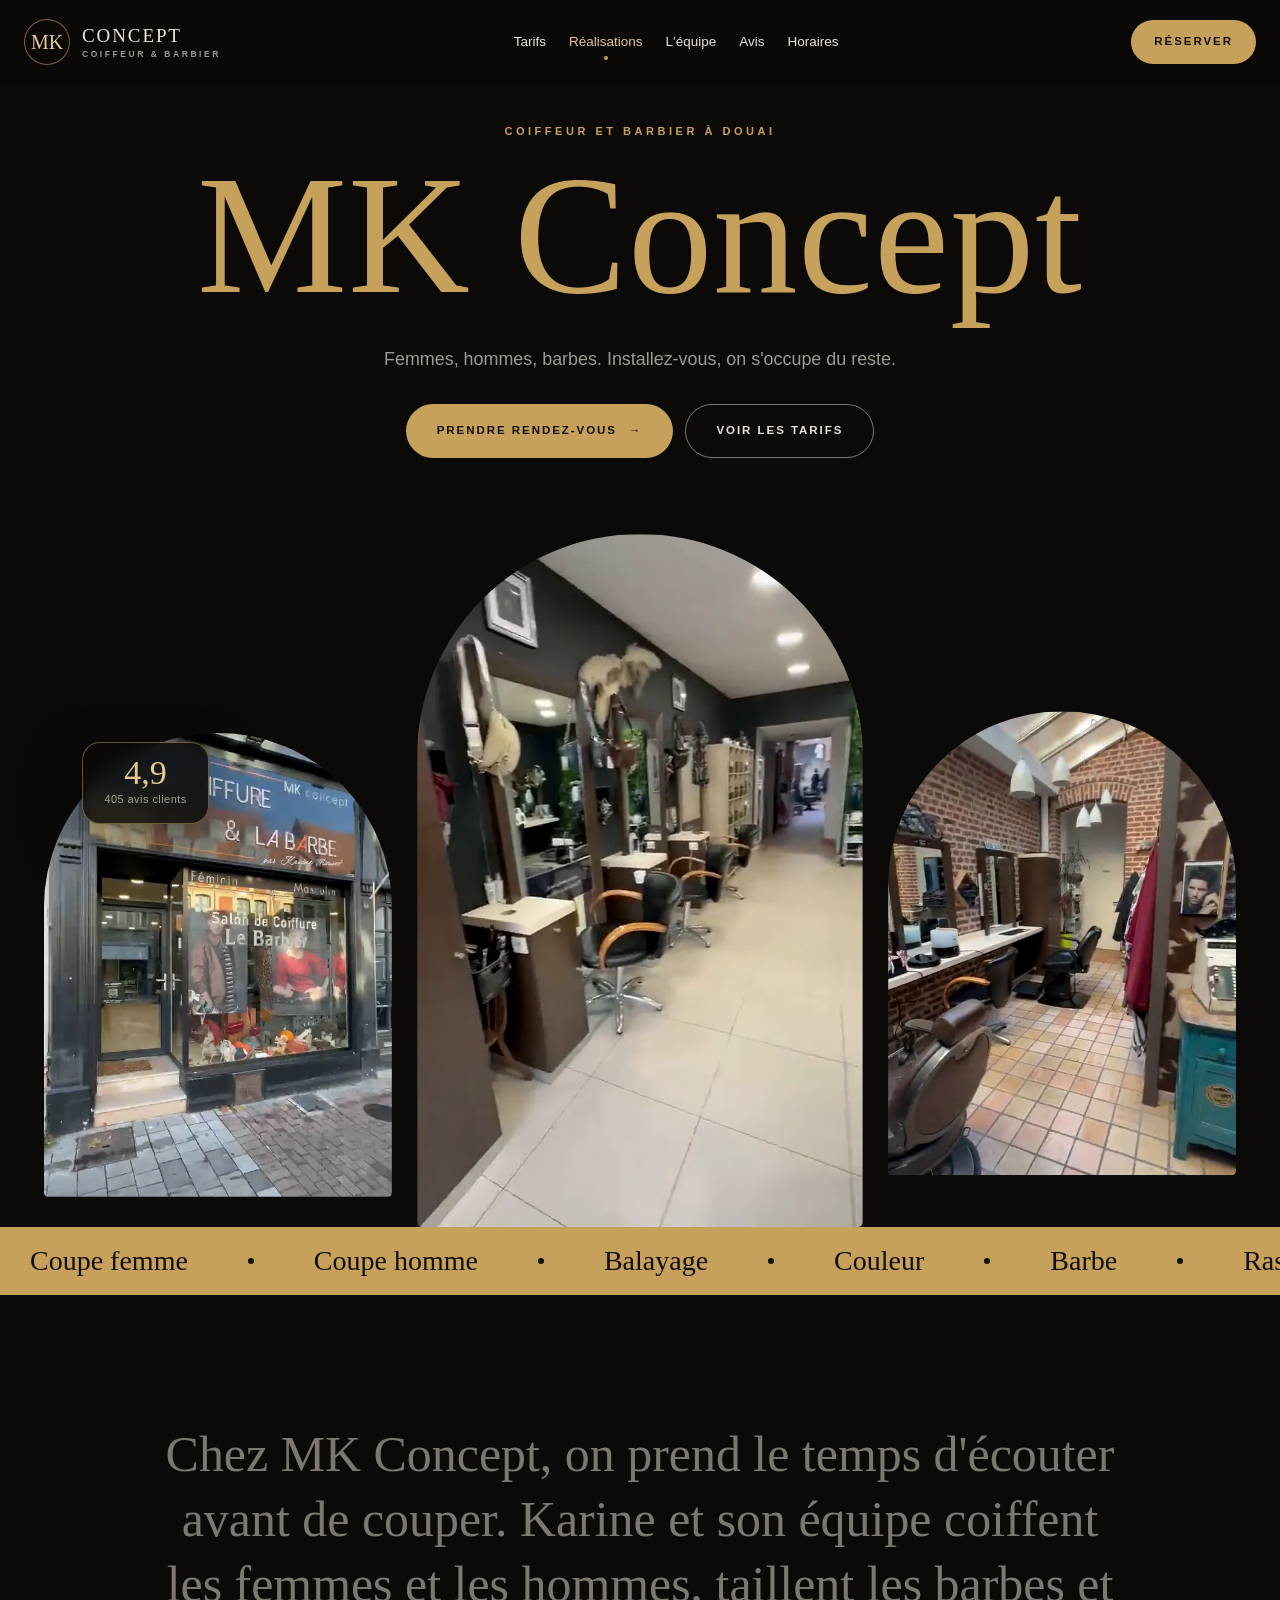
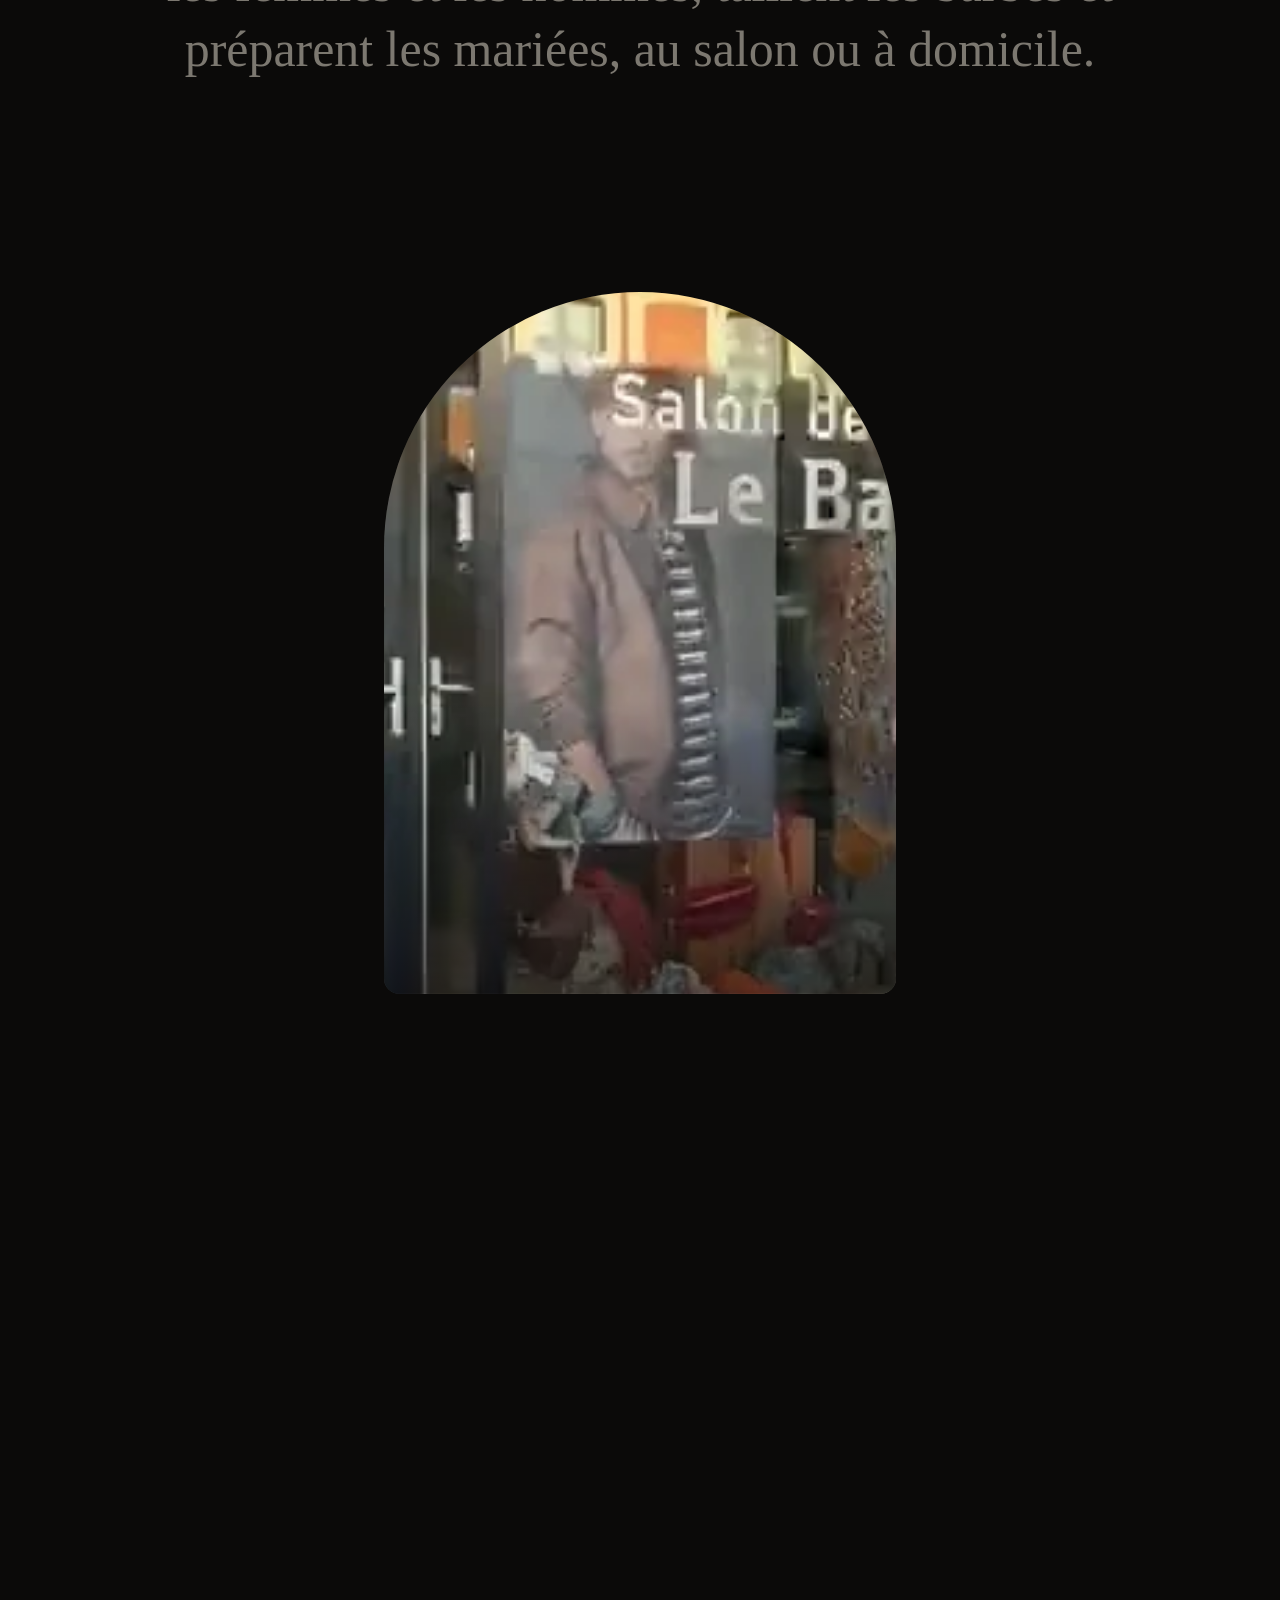
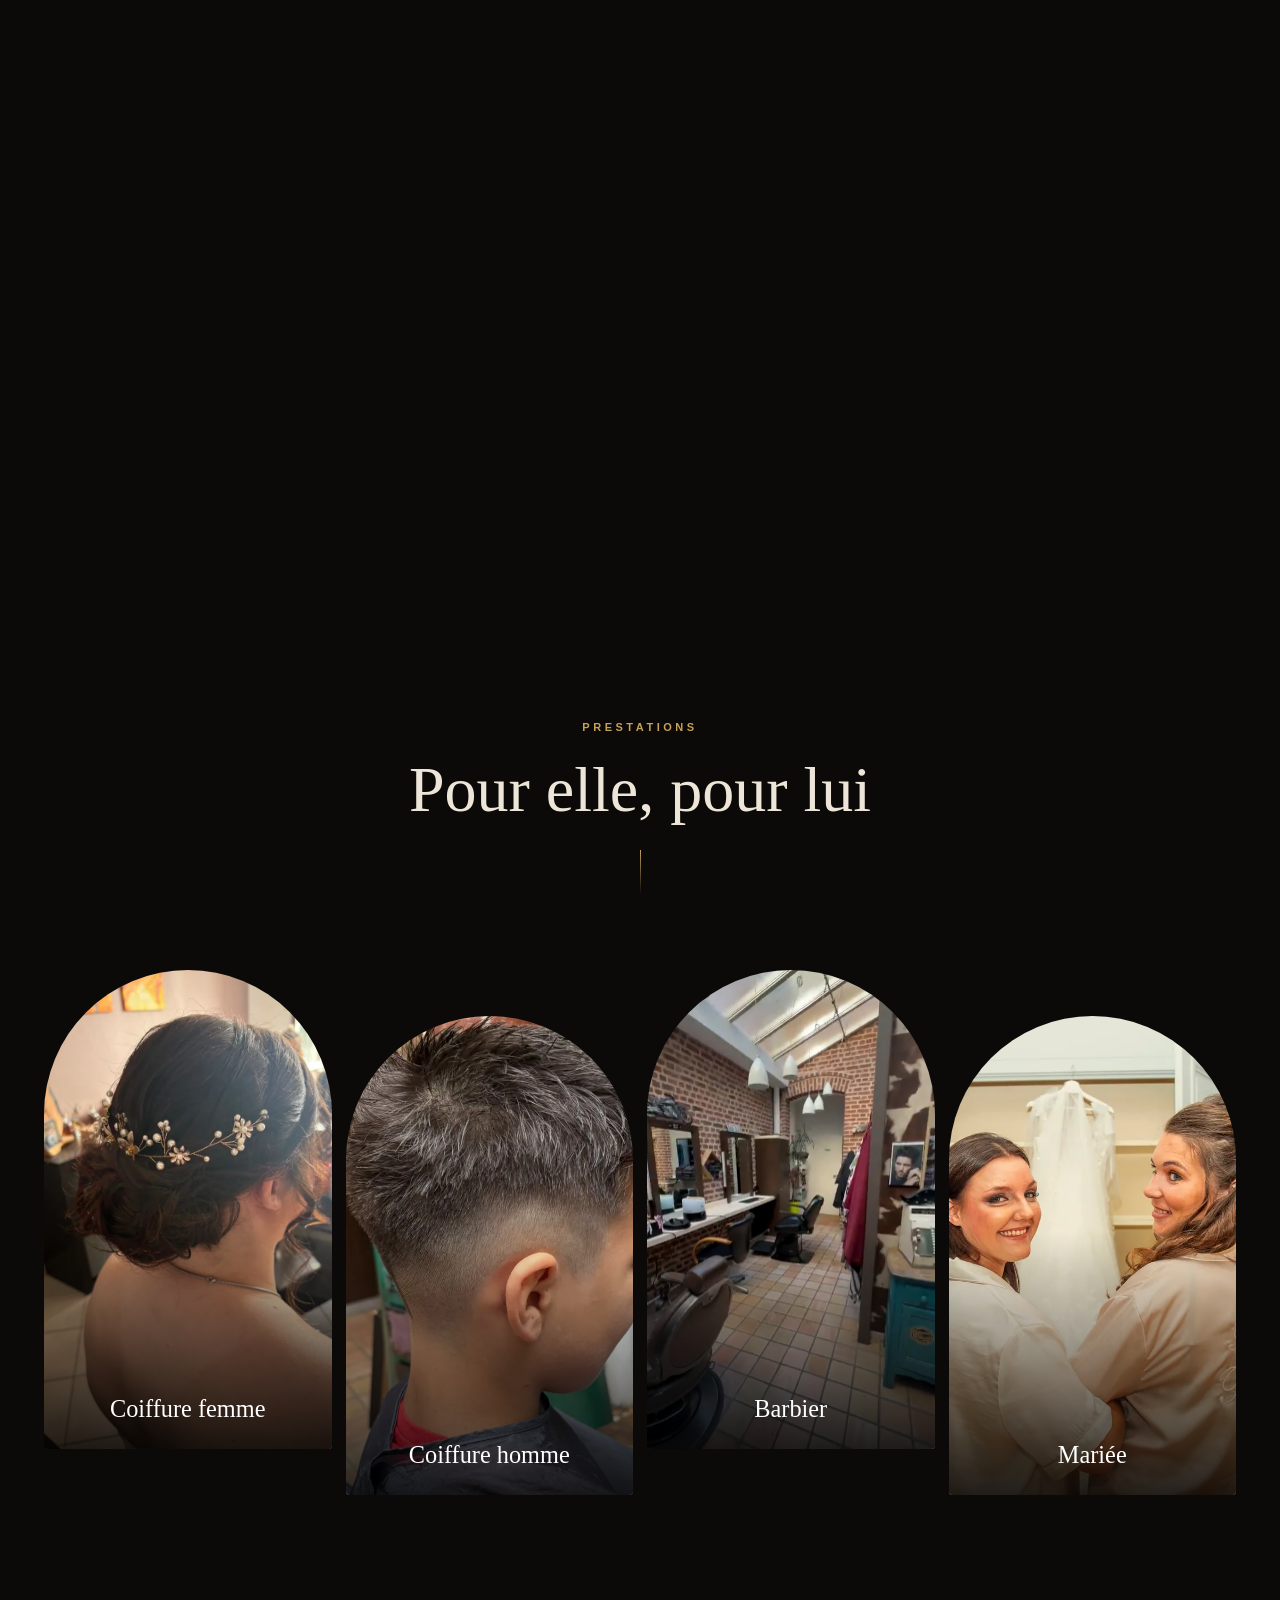
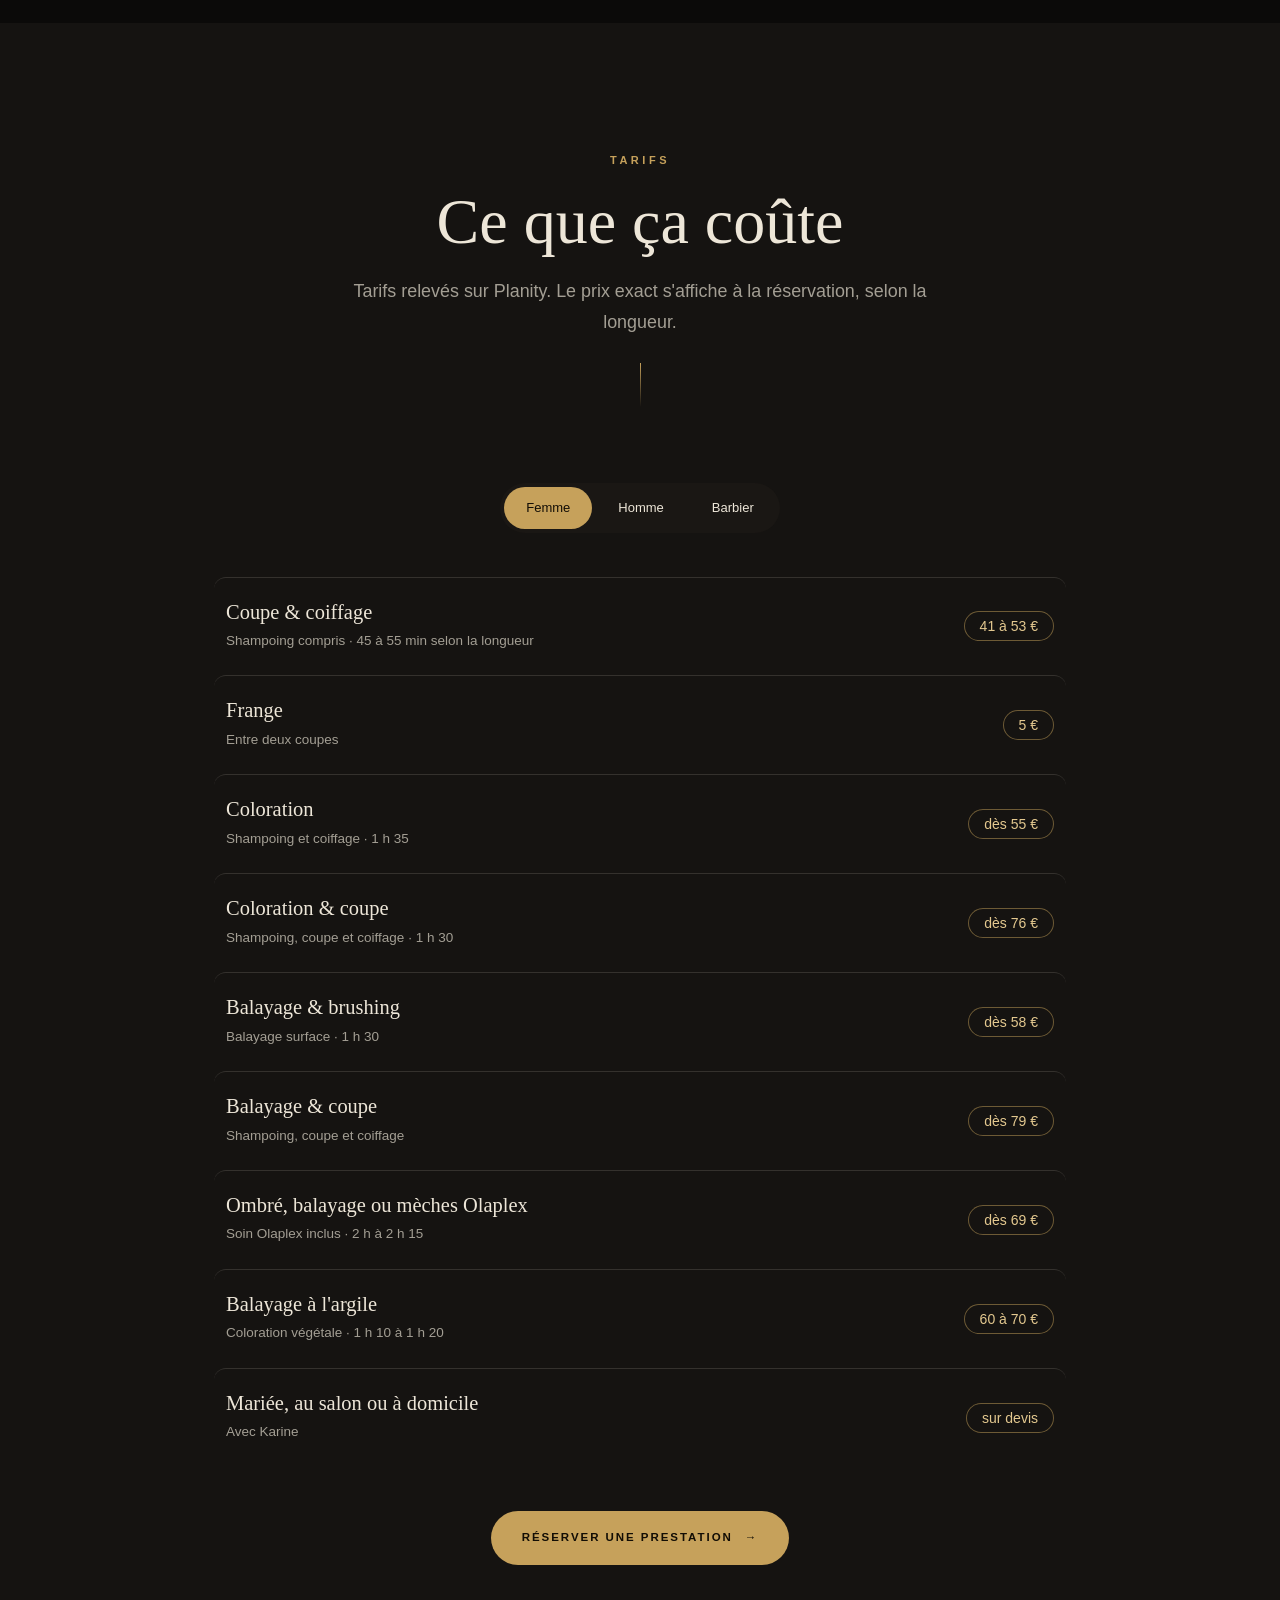
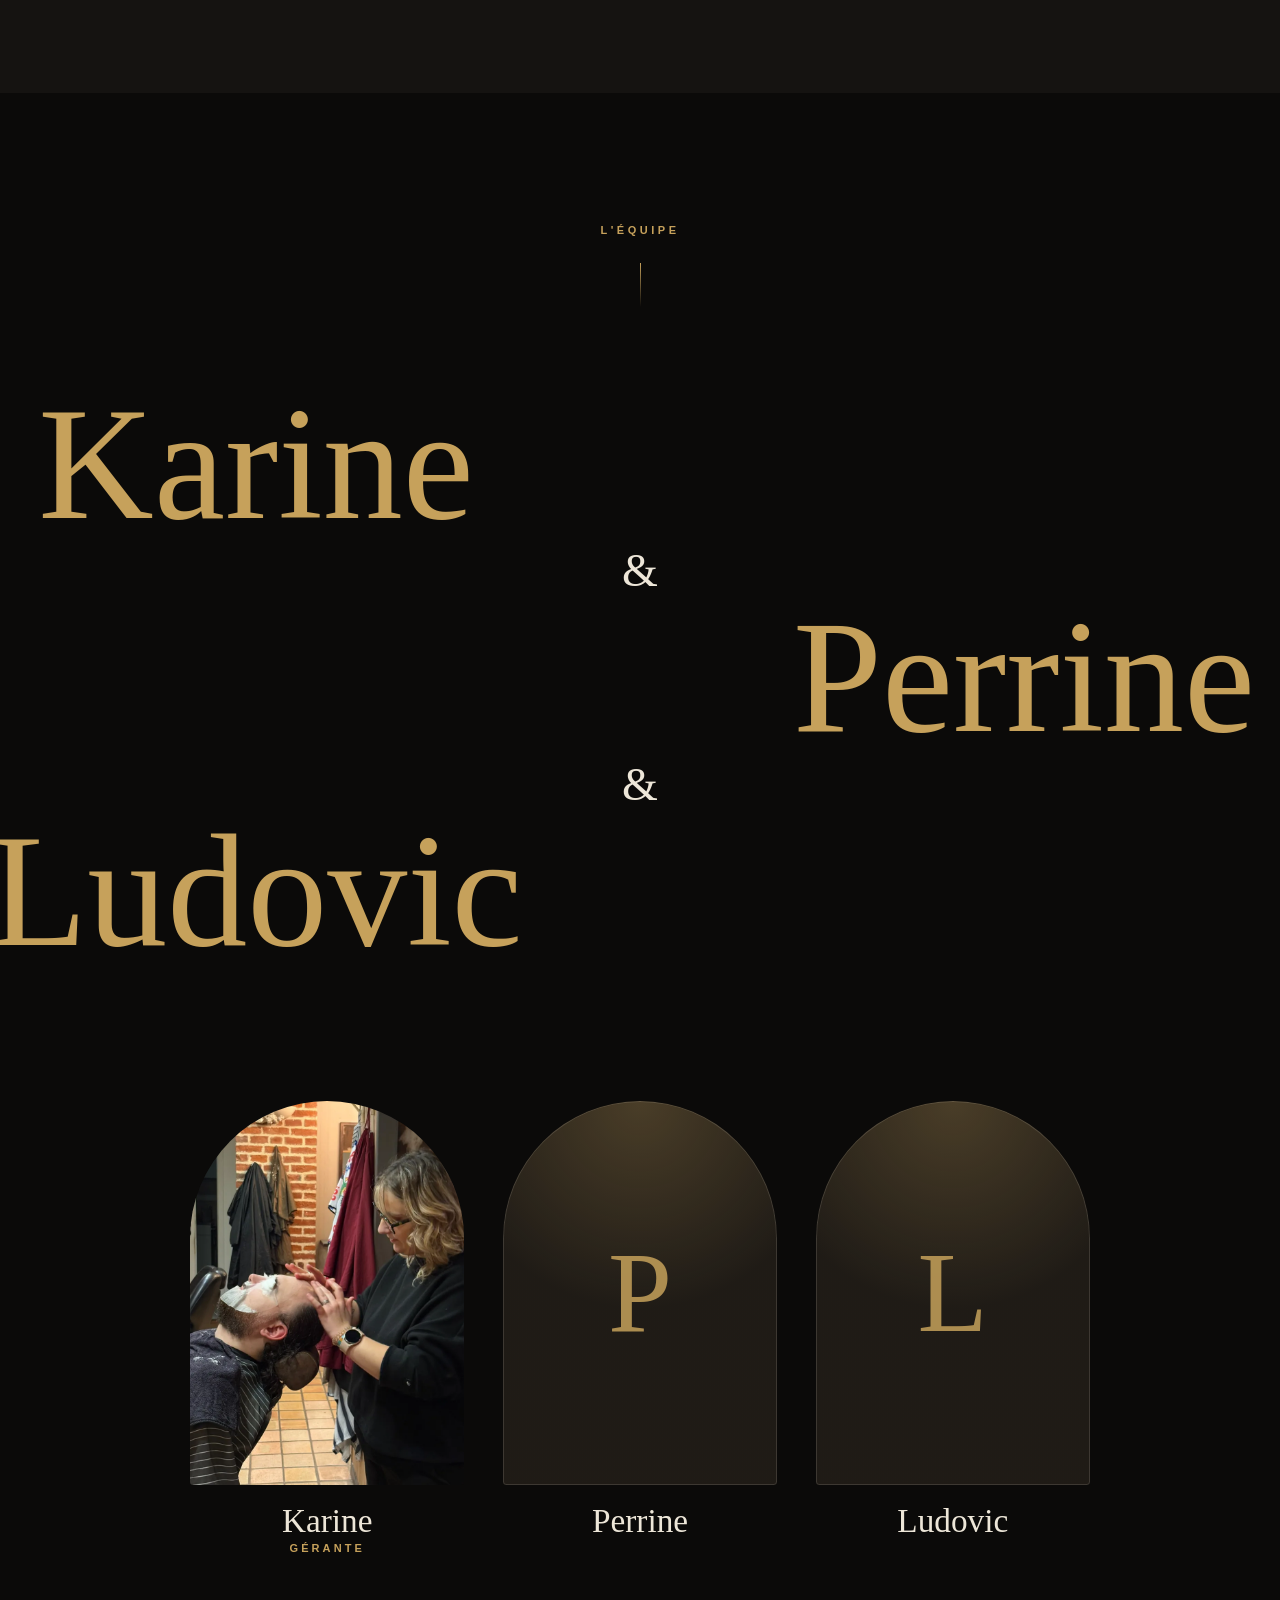
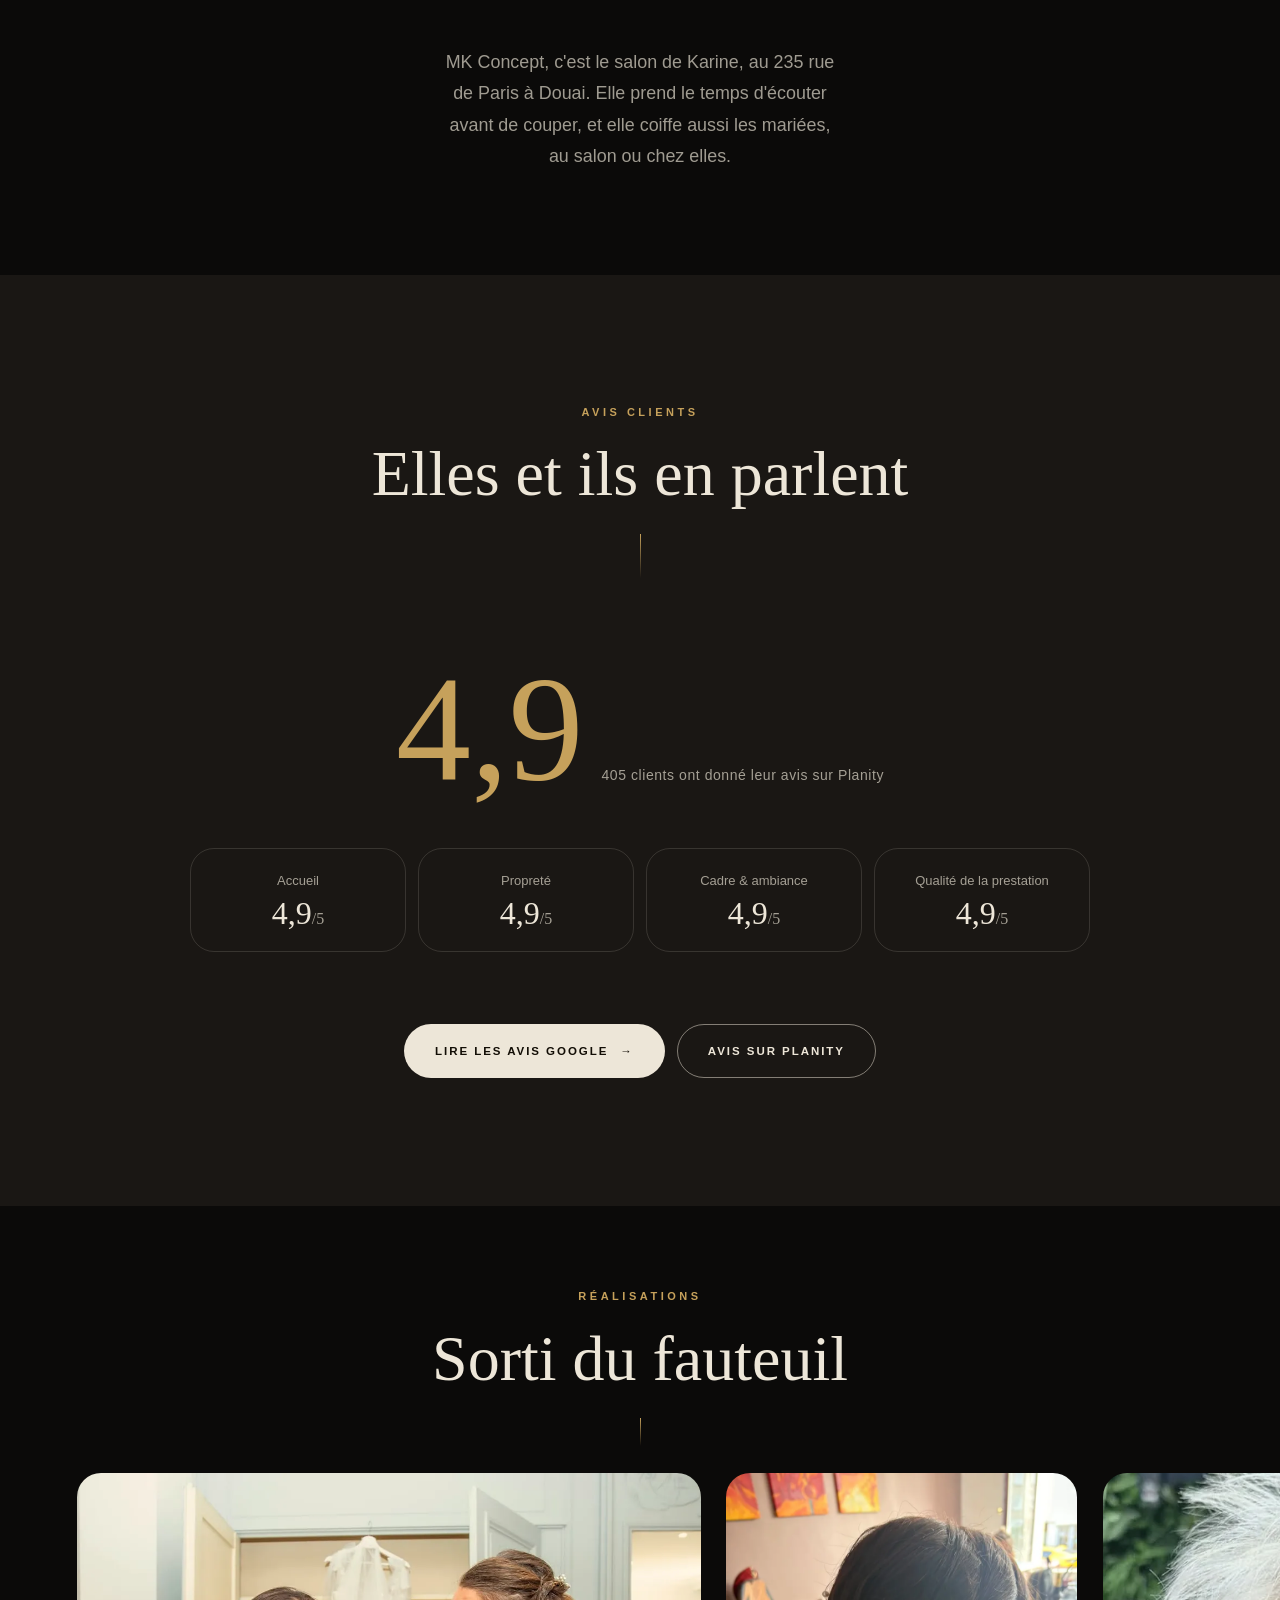
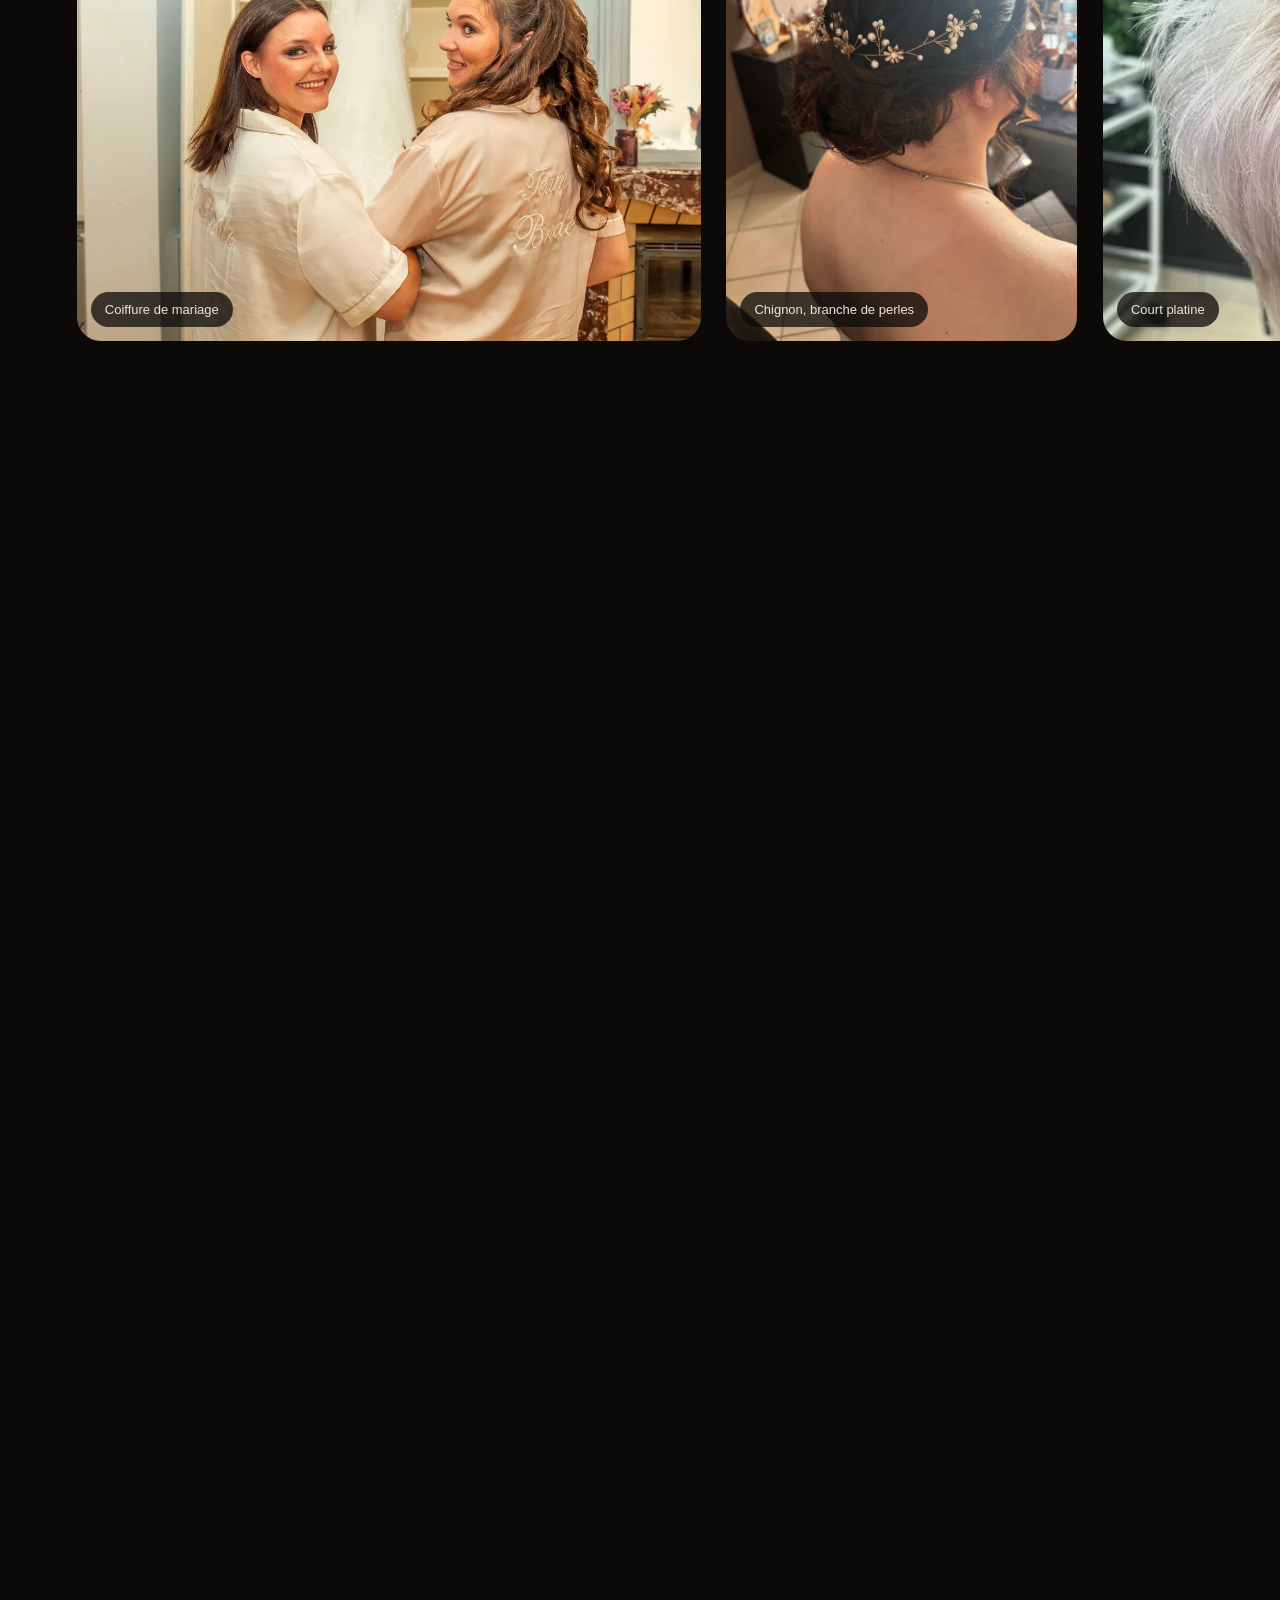
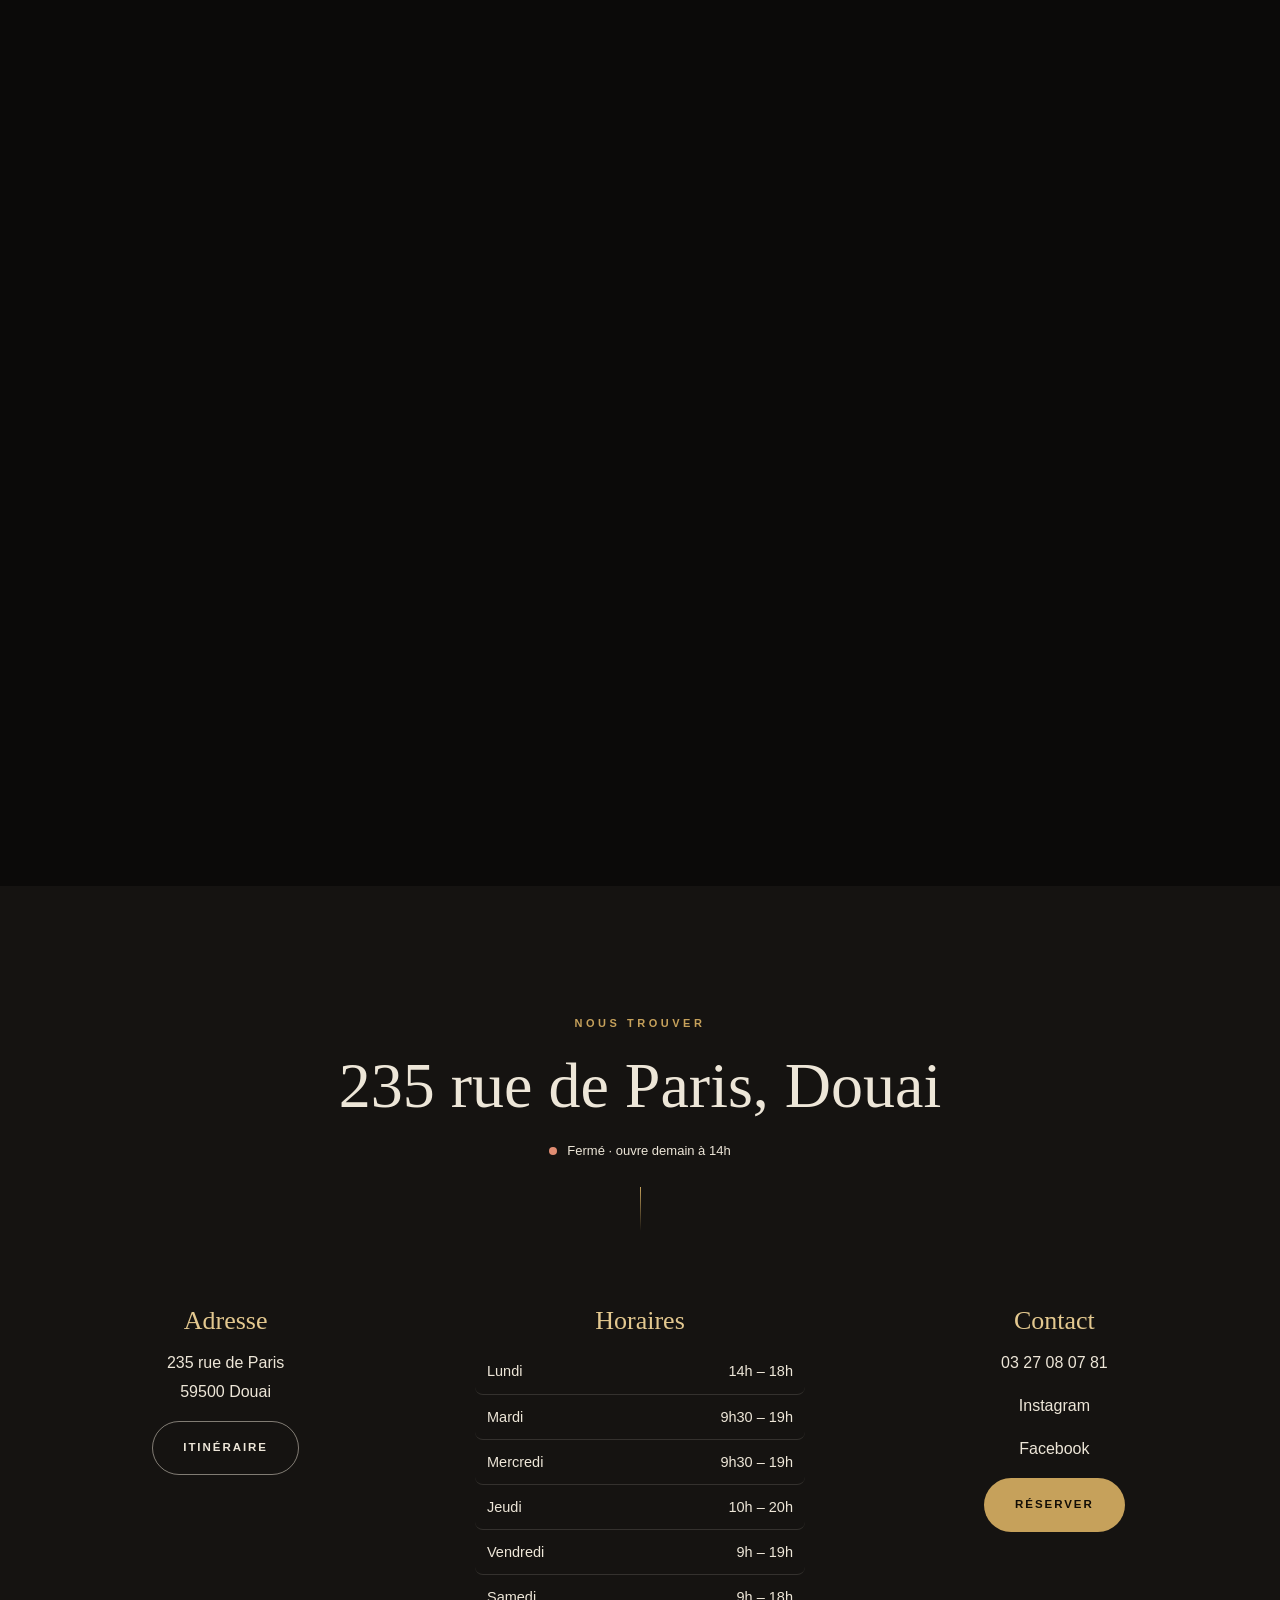
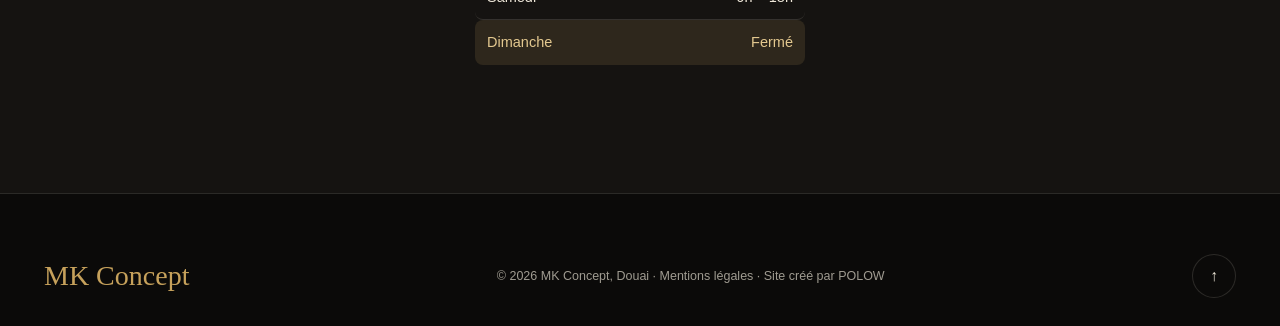
==== commit cfe94c83: "Finitions : photo de Karine dans l'équipe, platine et dégradé dans les réalisations, nom de la direc" ====
--- a/index.html
+++ b/index.html
@@ -157,9 +157,9 @@
       <div class="wrap">
         <ul class="equipe">
           <!-- Photos : remplacer le bloc .ph-vide par <img src="assets/img/equipe-prenom.webp" alt="Prénom, fonction"> -->
-          <li class="rv"><div class="arche ph-vide"><span aria-hidden="true">K</span><em>Photo à venir</em></div><h3>Karine</h3><p>Gérante</p></li>
-          <li class="rv" style="--d:.1s"><div class="arche ph-vide"><span aria-hidden="true">P</span><em>Photo à venir</em></div><h3>Perrine</h3></li>
-          <li class="rv" style="--d:.2s"><div class="arche ph-vide"><span aria-hidden="true">L</span><em>Photo à venir</em></div><h3>Ludovic</h3></li>
+          <li class="rv"><div class="arche ph-photo"><img src="assets/img/equipe-karine.webp" width="840" height="1120" alt="Karine, gérante de MK Concept, au coin barbier pendant un soin visage" loading="lazy" decoding="async"></div><h3>Karine</h3><p>Gérante</p></li>
+          <li class="rv" style="--d:.1s"><div class="arche ph-vide"><span aria-hidden="true">P</span></div><h3>Perrine</h3></li>
+          <li class="rv" style="--d:.2s"><div class="arche ph-vide"><span aria-hidden="true">L</span></div><h3>Ludovic</h3></li>
         </ul>
         <p class="lead rv equipe__mot">MK Concept, c'est le salon de Karine, au 235 rue de Paris à Douai. Elle prend le temps d'écouter avant de couper, et elle coiffe aussi les mariées, au salon ou chez elles.</p>
       </div>
@@ -182,8 +182,10 @@
         <div class="piste" id="piste">
           <figure class="ph"><img src="assets/img/photo-mariage.webp" width="1144" height="858" alt="Deux femmes en peignoir « Team Bride » devant une robe de mariée, coiffées pour le mariage" loading="lazy" decoding="async"><figcaption>Coiffure de mariage</figcaption></figure>
           <figure class="ph"><img src="assets/img/photo-chignon.webp" width="840" height="1120" alt="Chignon bas orné d'une branche de perles, vu de dos" loading="lazy" decoding="async"><figcaption>Chignon, branche de perles</figcaption></figure>
+          <figure class="ph"><img src="assets/img/photo-platine.webp" width="840" height="1050" alt="Coupe courte texturée, couleur platine, vue de profil devant le mur végétal" loading="lazy" decoding="async"><figcaption>Court platine</figcaption></figure>
           <figure class="ph"><img src="assets/img/photo-coupe.webp" width="840" height="1120" alt="Coupe courte vue de profil, dans un fauteuil de barbier ancien devant un mur de briques" loading="lazy" decoding="async"><figcaption>Coupe courte</figcaption></figure>
           <figure class="ph"><img src="assets/img/photo-degrade.webp" width="1200" height="900" alt="Dégradé court vu de profil" loading="lazy" decoding="async"><figcaption>Dégradé</figcaption></figure>
+          <figure class="ph"><img src="assets/img/photo-degrade-2.webp" width="840" height="1050" alt="Dégradé net et dessus texturé, vu de profil, les bacs en fond" loading="lazy" decoding="async"><figcaption>Dégradé texturé</figcaption></figure>
           <a class="fin" href="https://www.instagram.com/mkconceptdouai/" target="_blank" rel="noopener"><span>La suite sur Instagram</span><strong>@mkconceptdouai</strong><span class="sr-only"> (nouvel onglet)</span></a>
         </div>
       </div>
--- a/assets/css/site.css
+++ b/assets/css/site.css
@@ -182,6 +182,7 @@
 .equipe h3 { margin-top: 18px; font-size: clamp(26px, 2.6vw, 34px); }
 .equipe p { font: 600 11px/1.6 var(--texte); letter-spacing: .28em; text-transform: uppercase; color: var(--or); }
 .ph-vide { aspect-ratio: 3 / 4.2; display: grid; place-items: center; background: radial-gradient(120% 90% at 50% 0%, rgba(198, 161, 91, .28), rgba(198, 161, 91, .03) 60%), var(--lin); box-shadow: inset 0 0 0 1px var(--trait); }
+.ph-photo { aspect-ratio: 3 / 4.2; overflow: hidden; }
 .ph-vide span { font: 400 clamp(64px, 9vw, 120px)/1 var(--titre); color: rgba(198, 161, 91, .85); }
 .ph-vide em { position: absolute; bottom: 18px; left: 0; right: 0; font-style: normal; font-size: 10px; font-weight: 600; letter-spacing: .22em; text-transform: uppercase; color: var(--gris); text-align: center; }
 .equipe__mot { margin: clamp(48px, 7vw, 90px) auto 0; max-width: 40ch; }
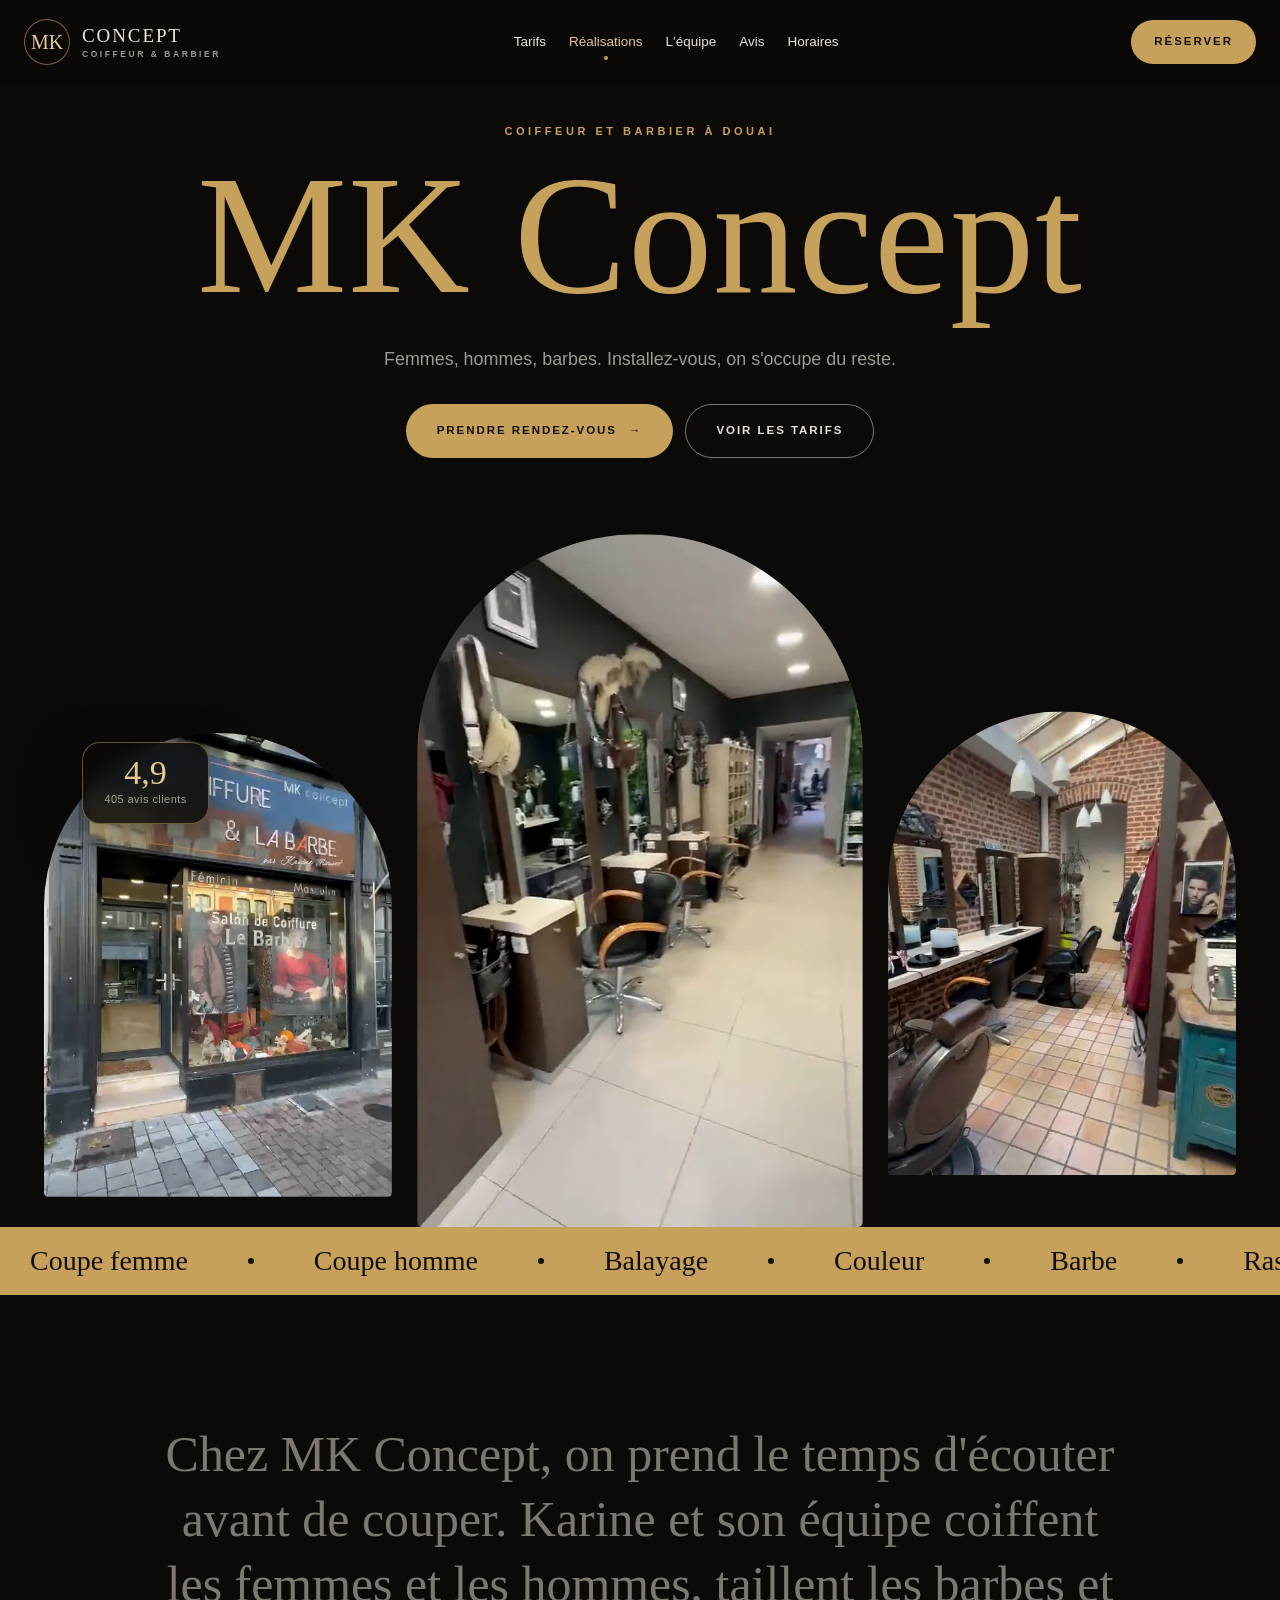
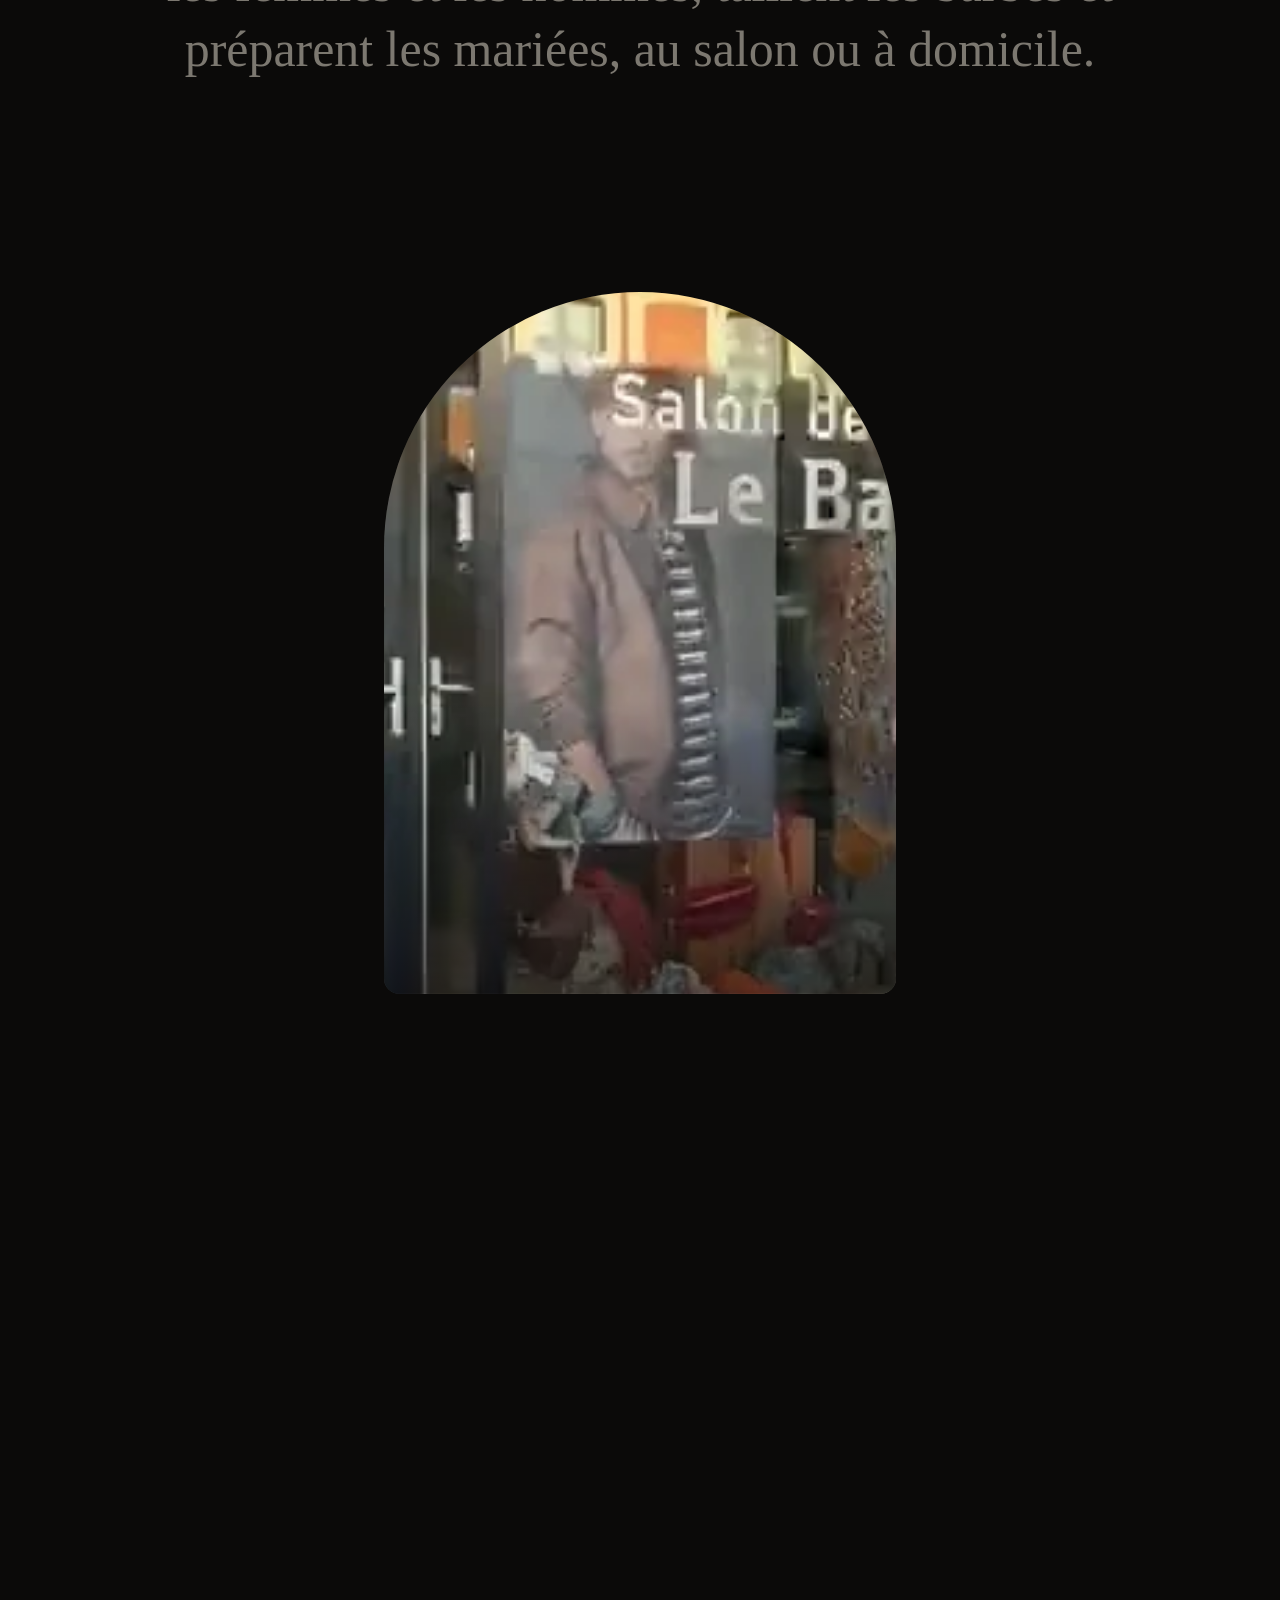
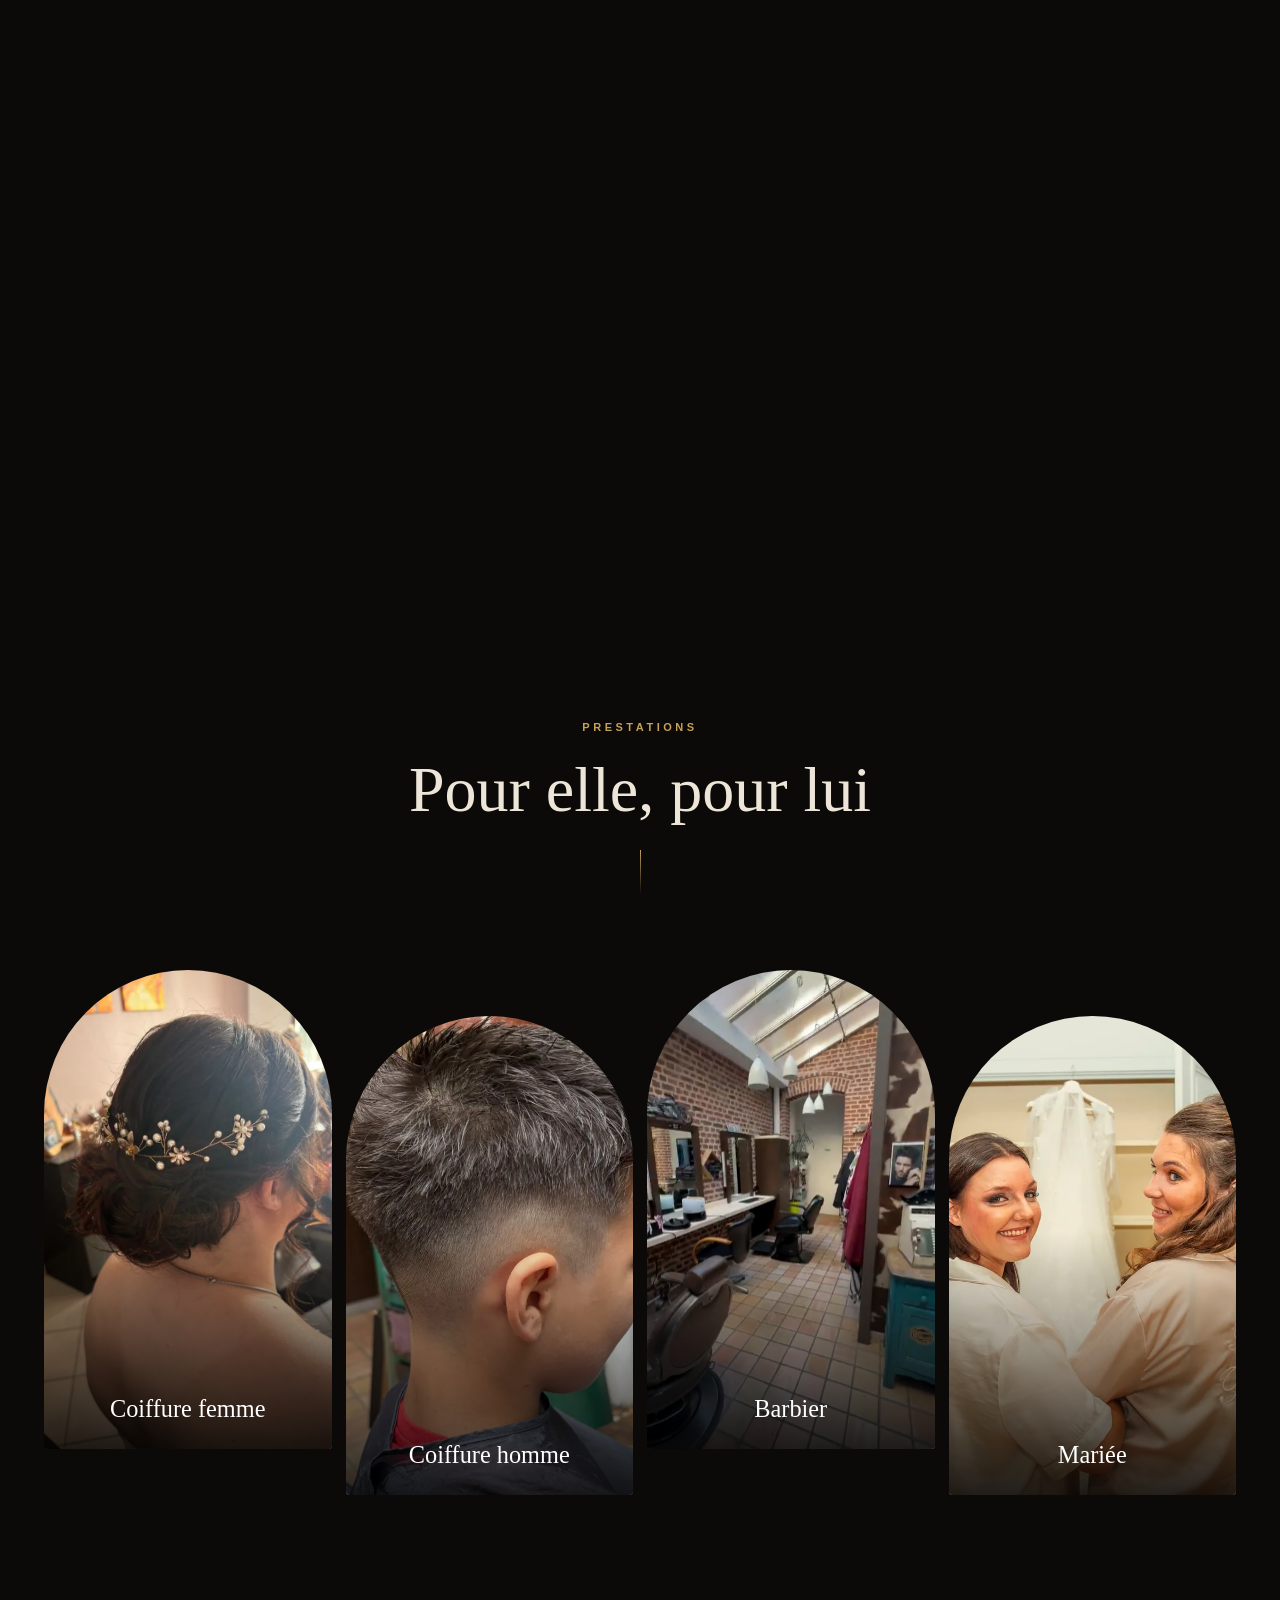
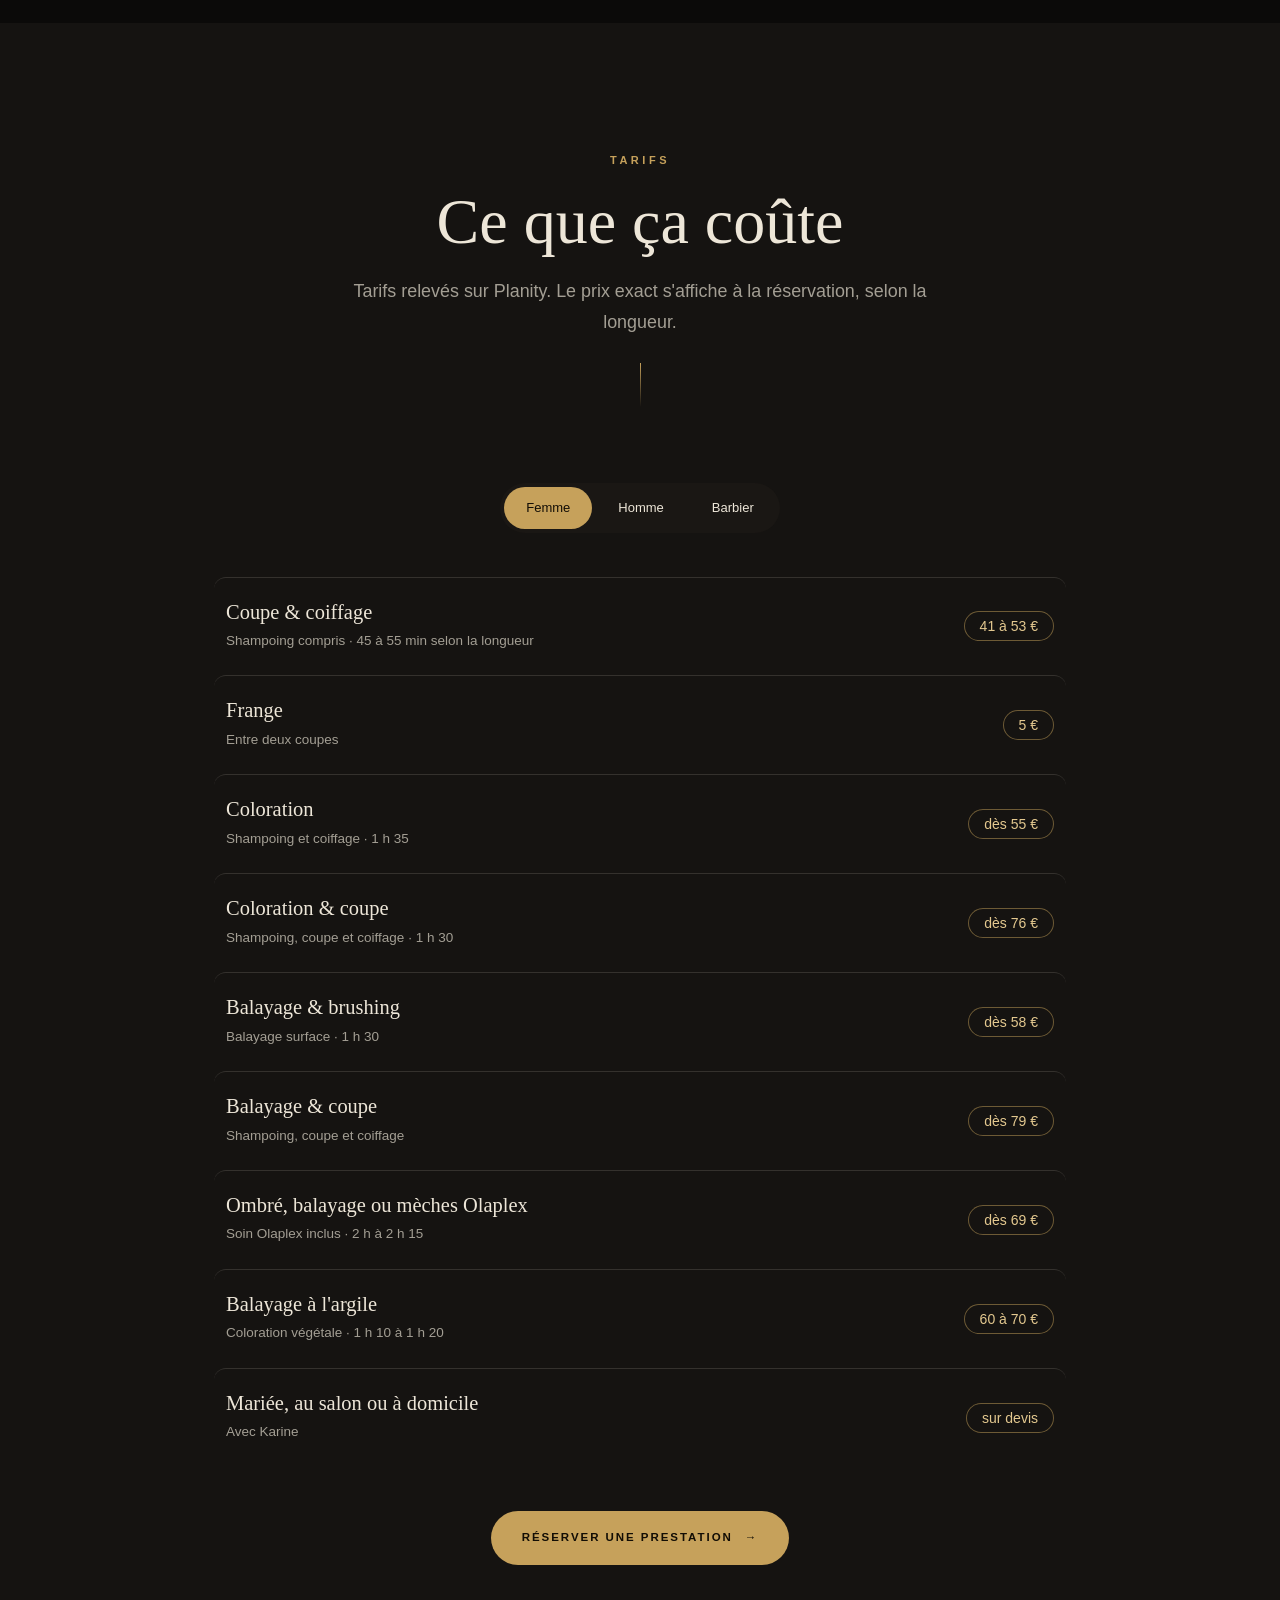
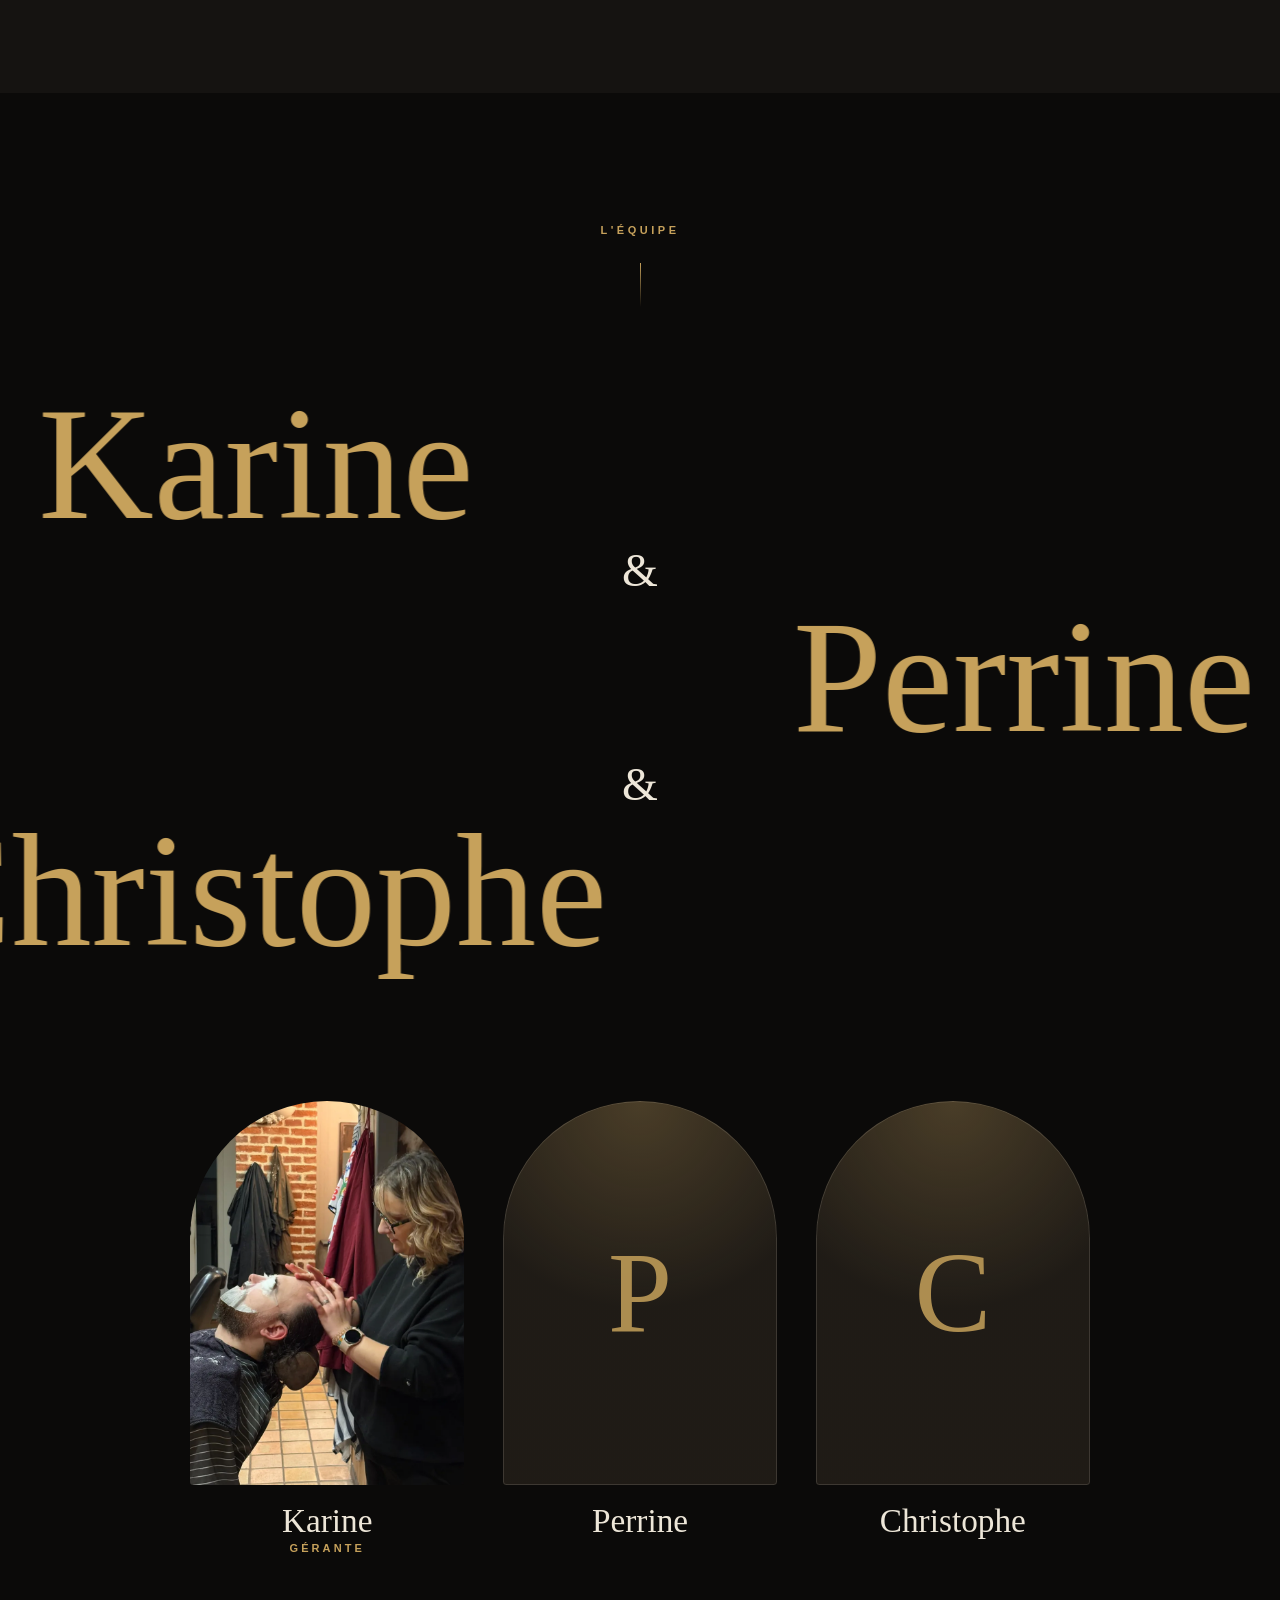
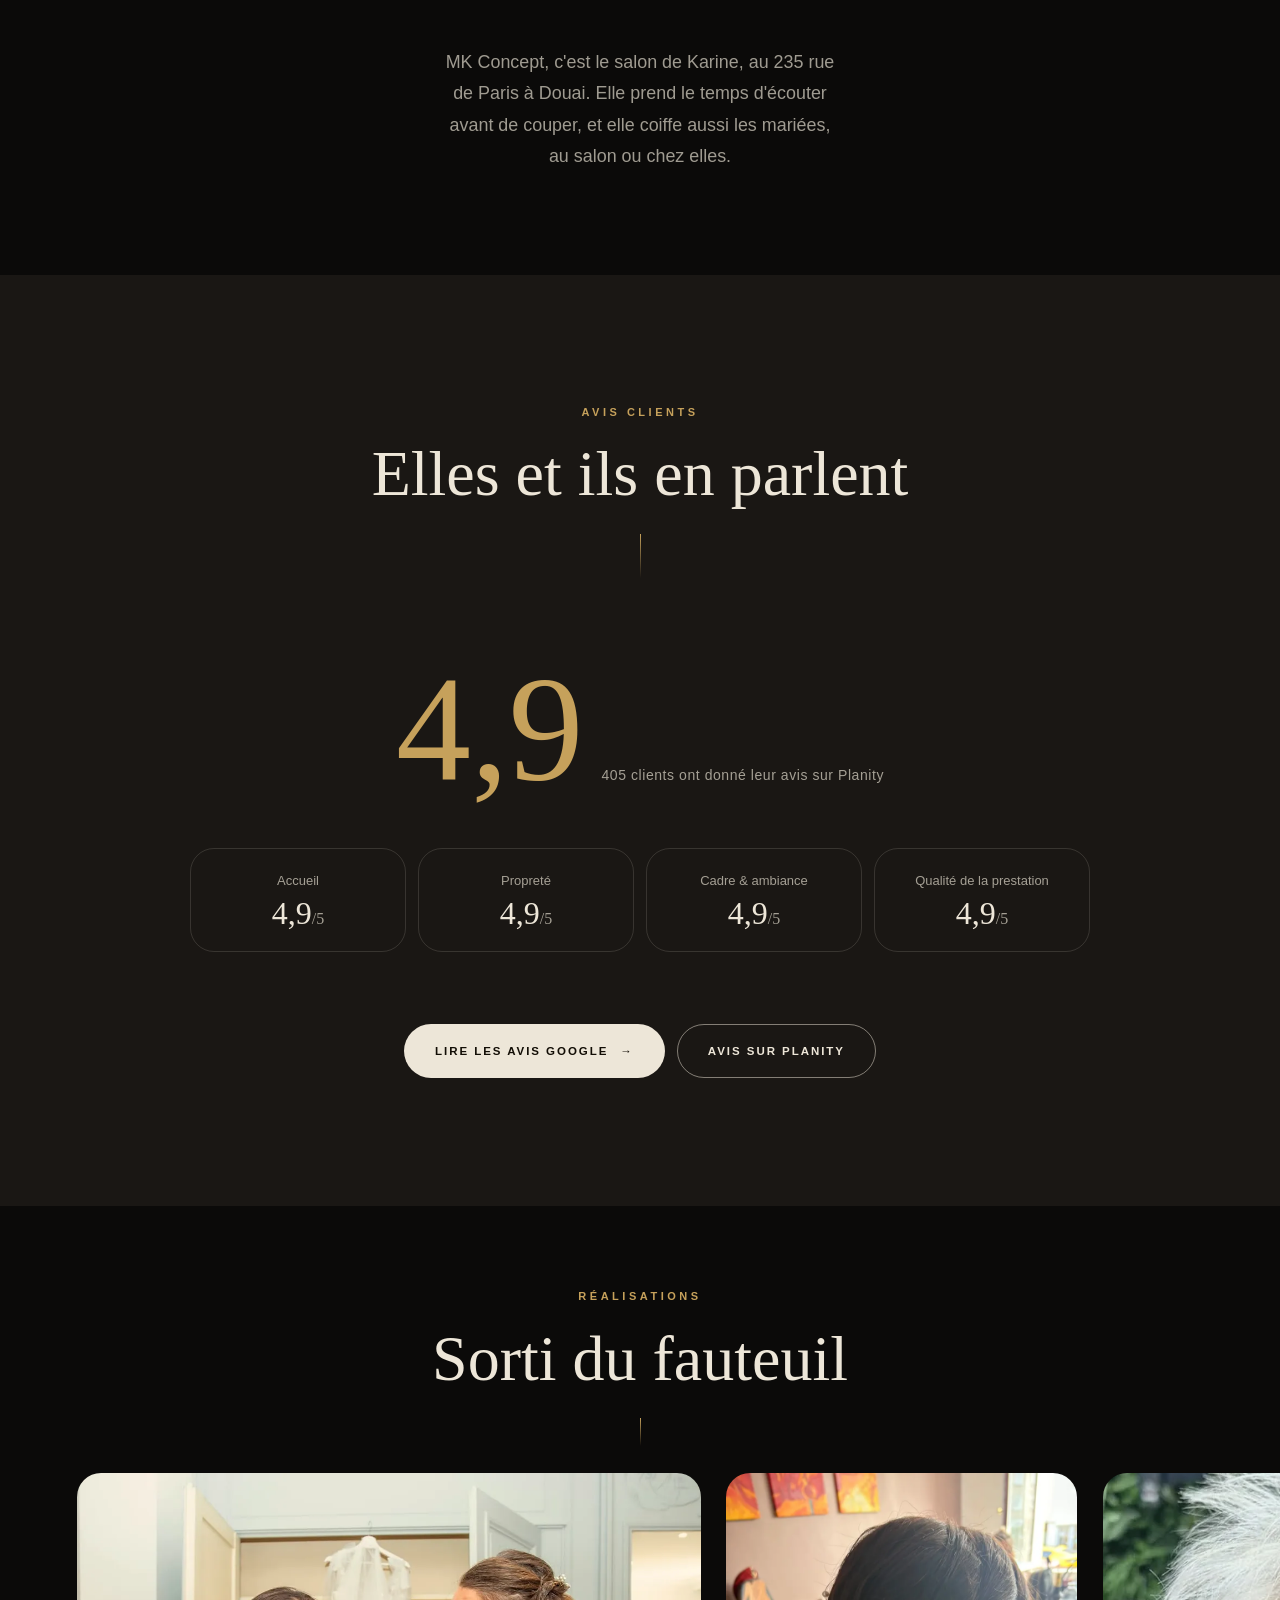
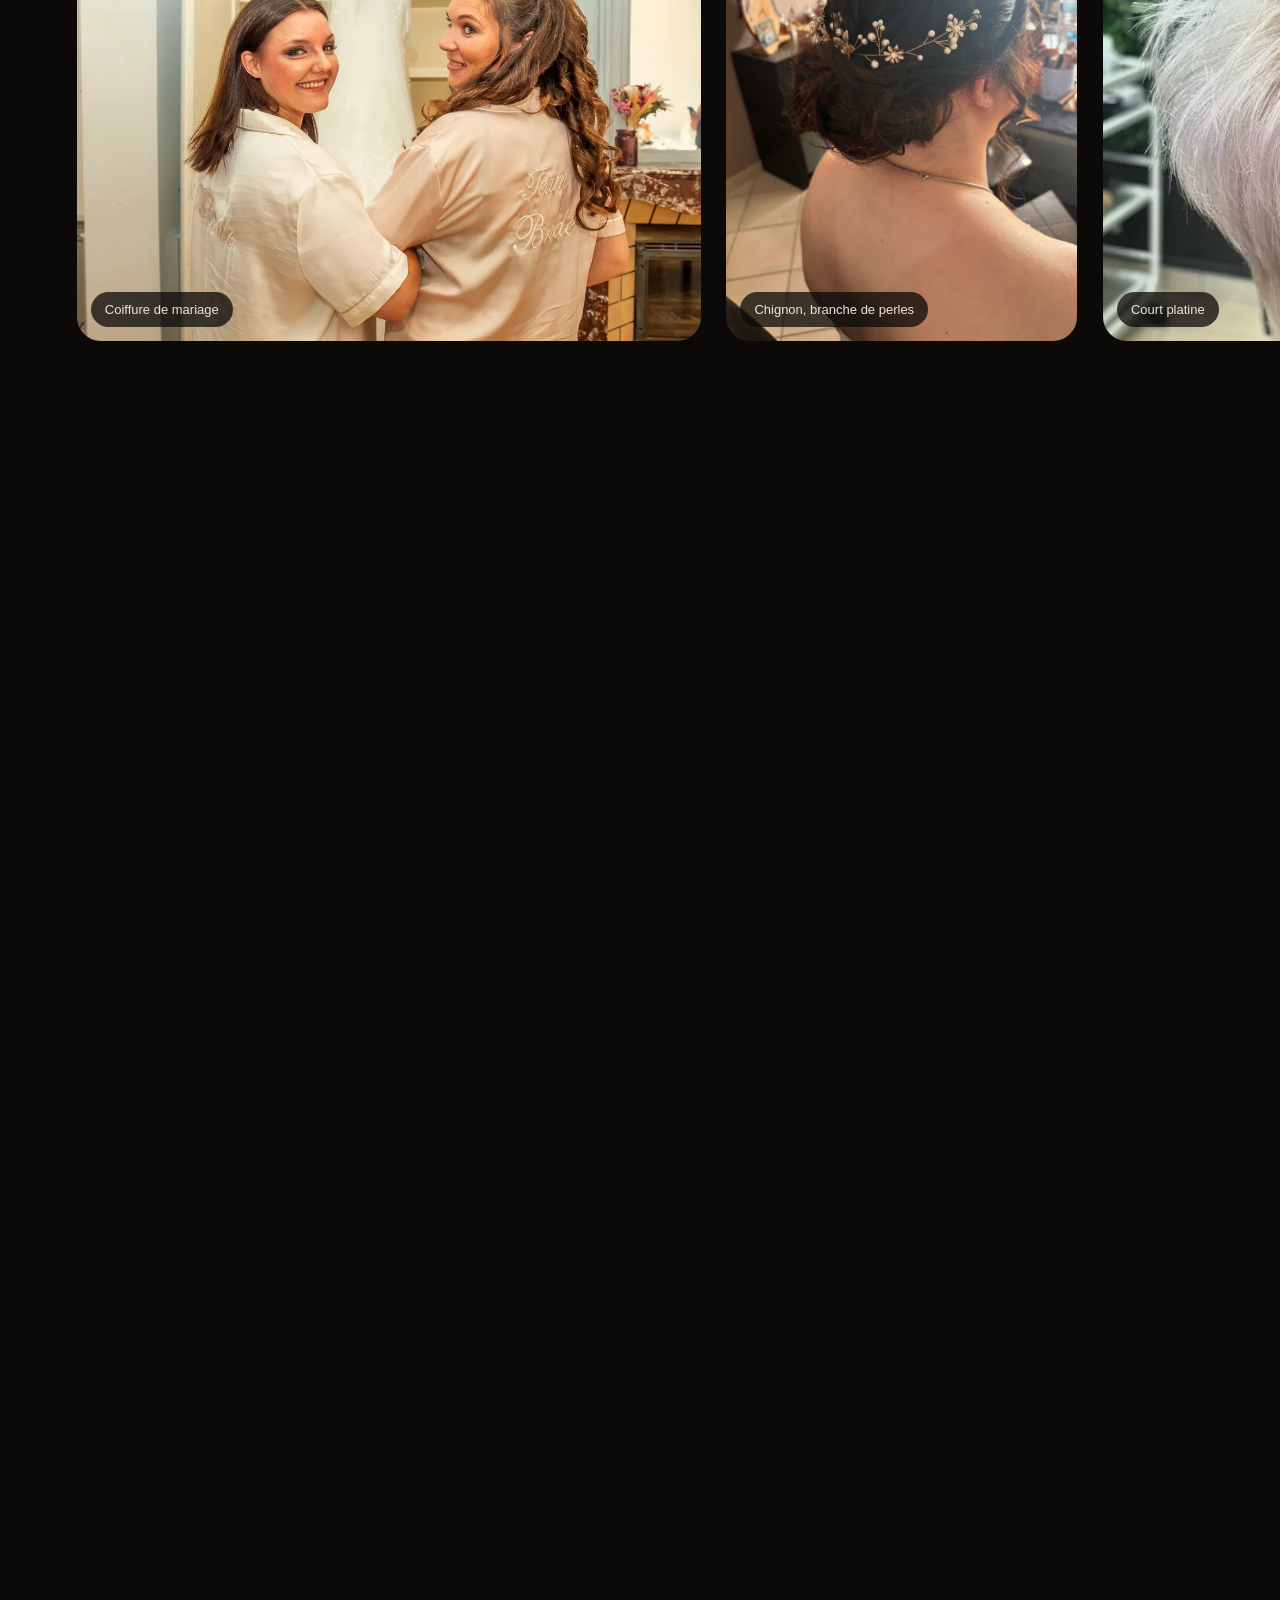
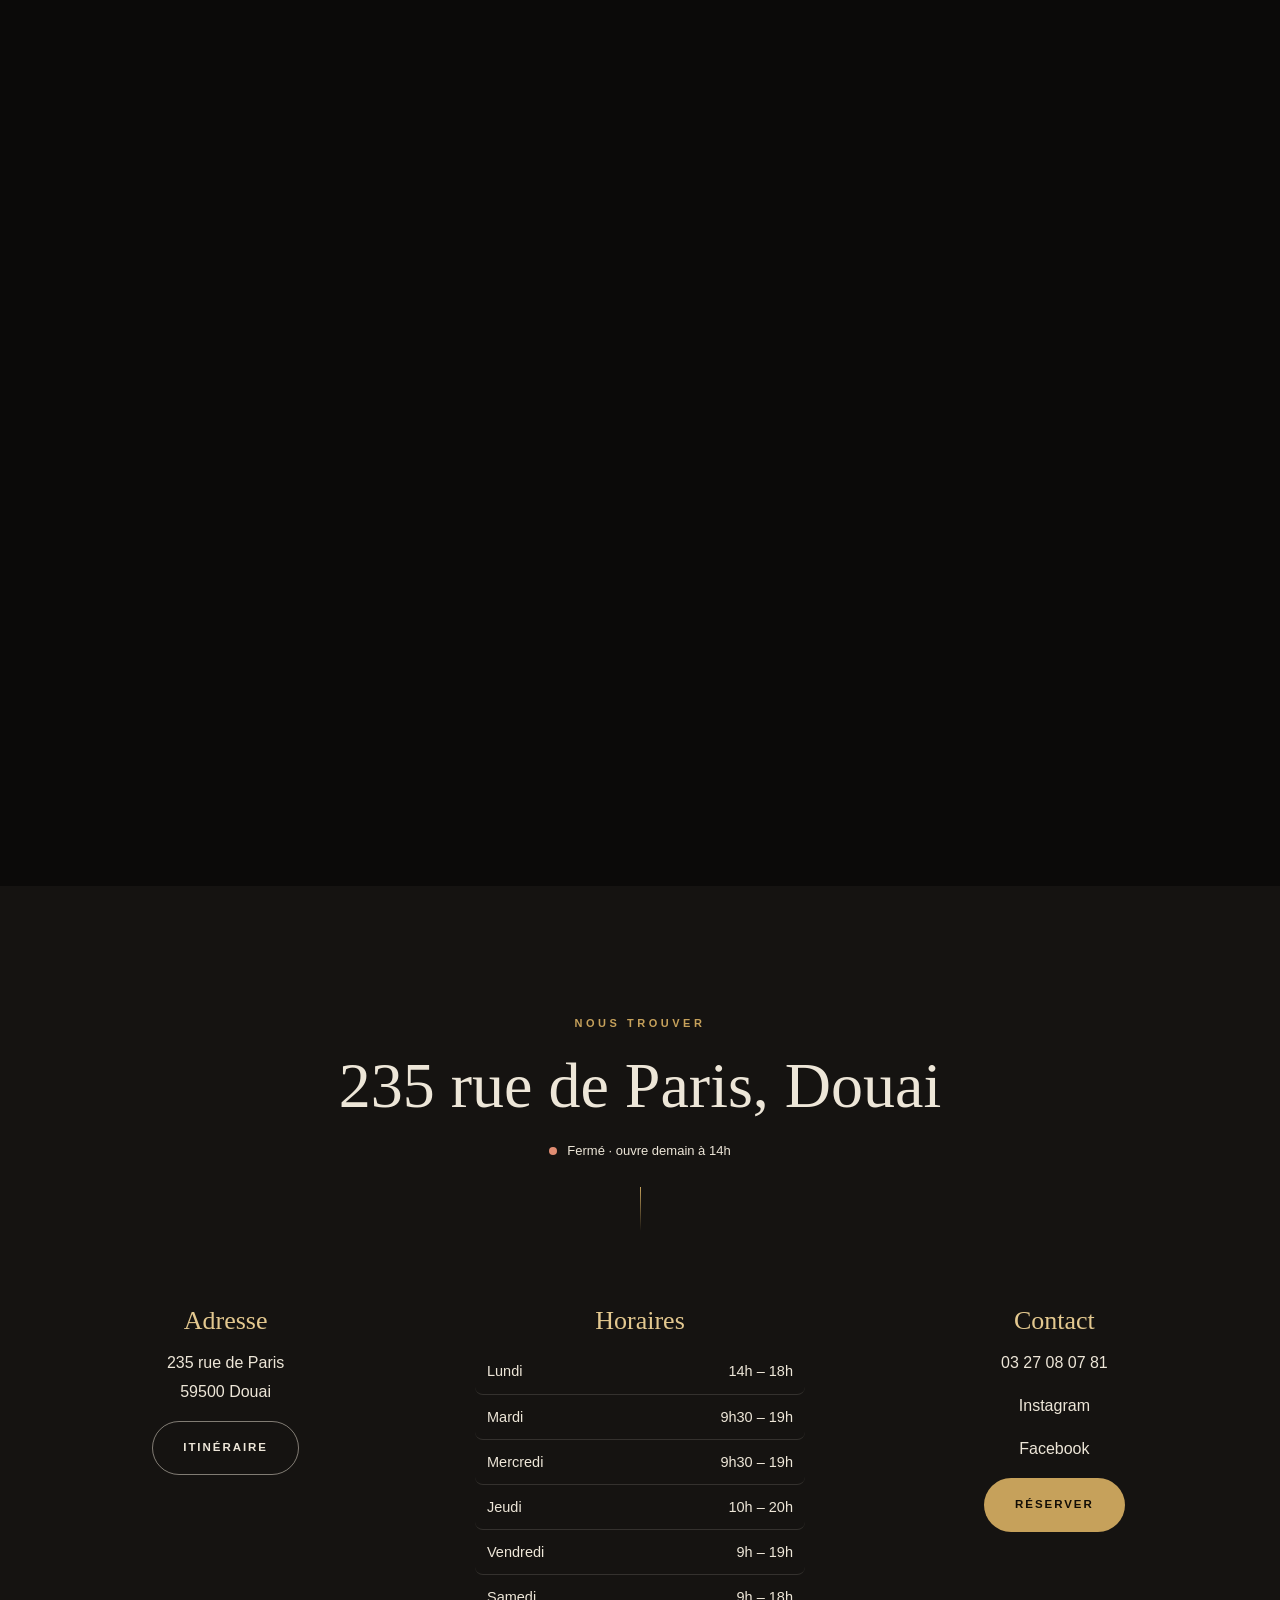
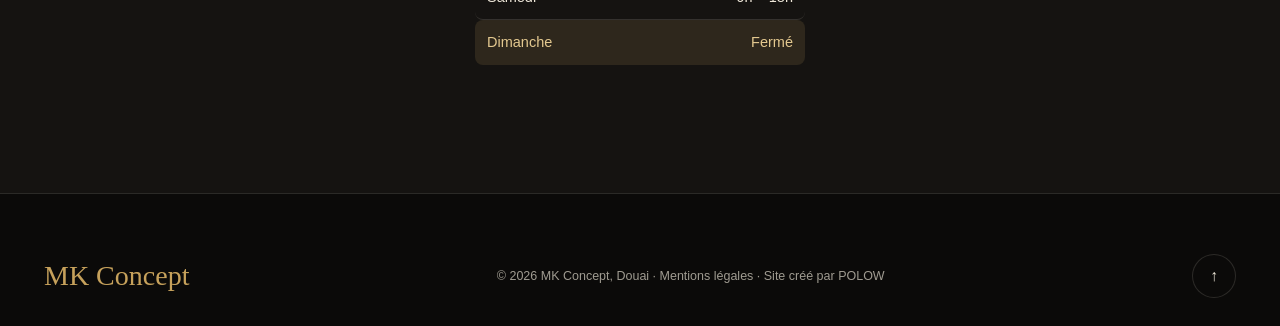
==== commit 0f1afdfa: "Équipe : Christophe (et non Ludovic) Co-Authored-By: Claude Opus 5.5 <noreply@anthropic.com> Claude-" ====
--- a/index.html
+++ b/index.html
@@ -153,13 +153,13 @@
 
     <section class="noms-s" id="equipe" aria-labelledby="t-eq">
       <div class="tete"><span class="sur rv">L'équipe</span><h2 class="sr-only" id="t-eq">L'équipe de MK Concept</h2></div>
-      <div class="noms" id="noms" aria-hidden="true"><div id="n1">Karine</div><em>&amp;</em><div id="n2">Perrine</div><em>&amp;</em><div id="n3">Ludovic</div></div>
+      <div class="noms" id="noms" aria-hidden="true"><div id="n1">Karine</div><em>&amp;</em><div id="n2">Perrine</div><em>&amp;</em><div id="n3">Christophe</div></div>
       <div class="wrap">
         <ul class="equipe">
           <!-- Photos : remplacer le bloc .ph-vide par <img src="assets/img/equipe-prenom.webp" alt="Prénom, fonction"> -->
           <li class="rv"><div class="arche ph-photo"><img src="assets/img/equipe-karine.webp" width="840" height="1120" alt="Karine, gérante de MK Concept, au coin barbier pendant un soin visage" loading="lazy" decoding="async"></div><h3>Karine</h3><p>Gérante</p></li>
           <li class="rv" style="--d:.1s"><div class="arche ph-vide"><span aria-hidden="true">P</span></div><h3>Perrine</h3></li>
-          <li class="rv" style="--d:.2s"><div class="arche ph-vide"><span aria-hidden="true">L</span></div><h3>Ludovic</h3></li>
+          <li class="rv" style="--d:.2s"><div class="arche ph-vide"><span aria-hidden="true">C</span></div><h3>Christophe</h3></li>
         </ul>
         <p class="lead rv equipe__mot">MK Concept, c'est le salon de Karine, au 235 rue de Paris à Douai. Elle prend le temps d'écouter avant de couper, et elle coiffe aussi les mariées, au salon ou chez elles.</p>
       </div>
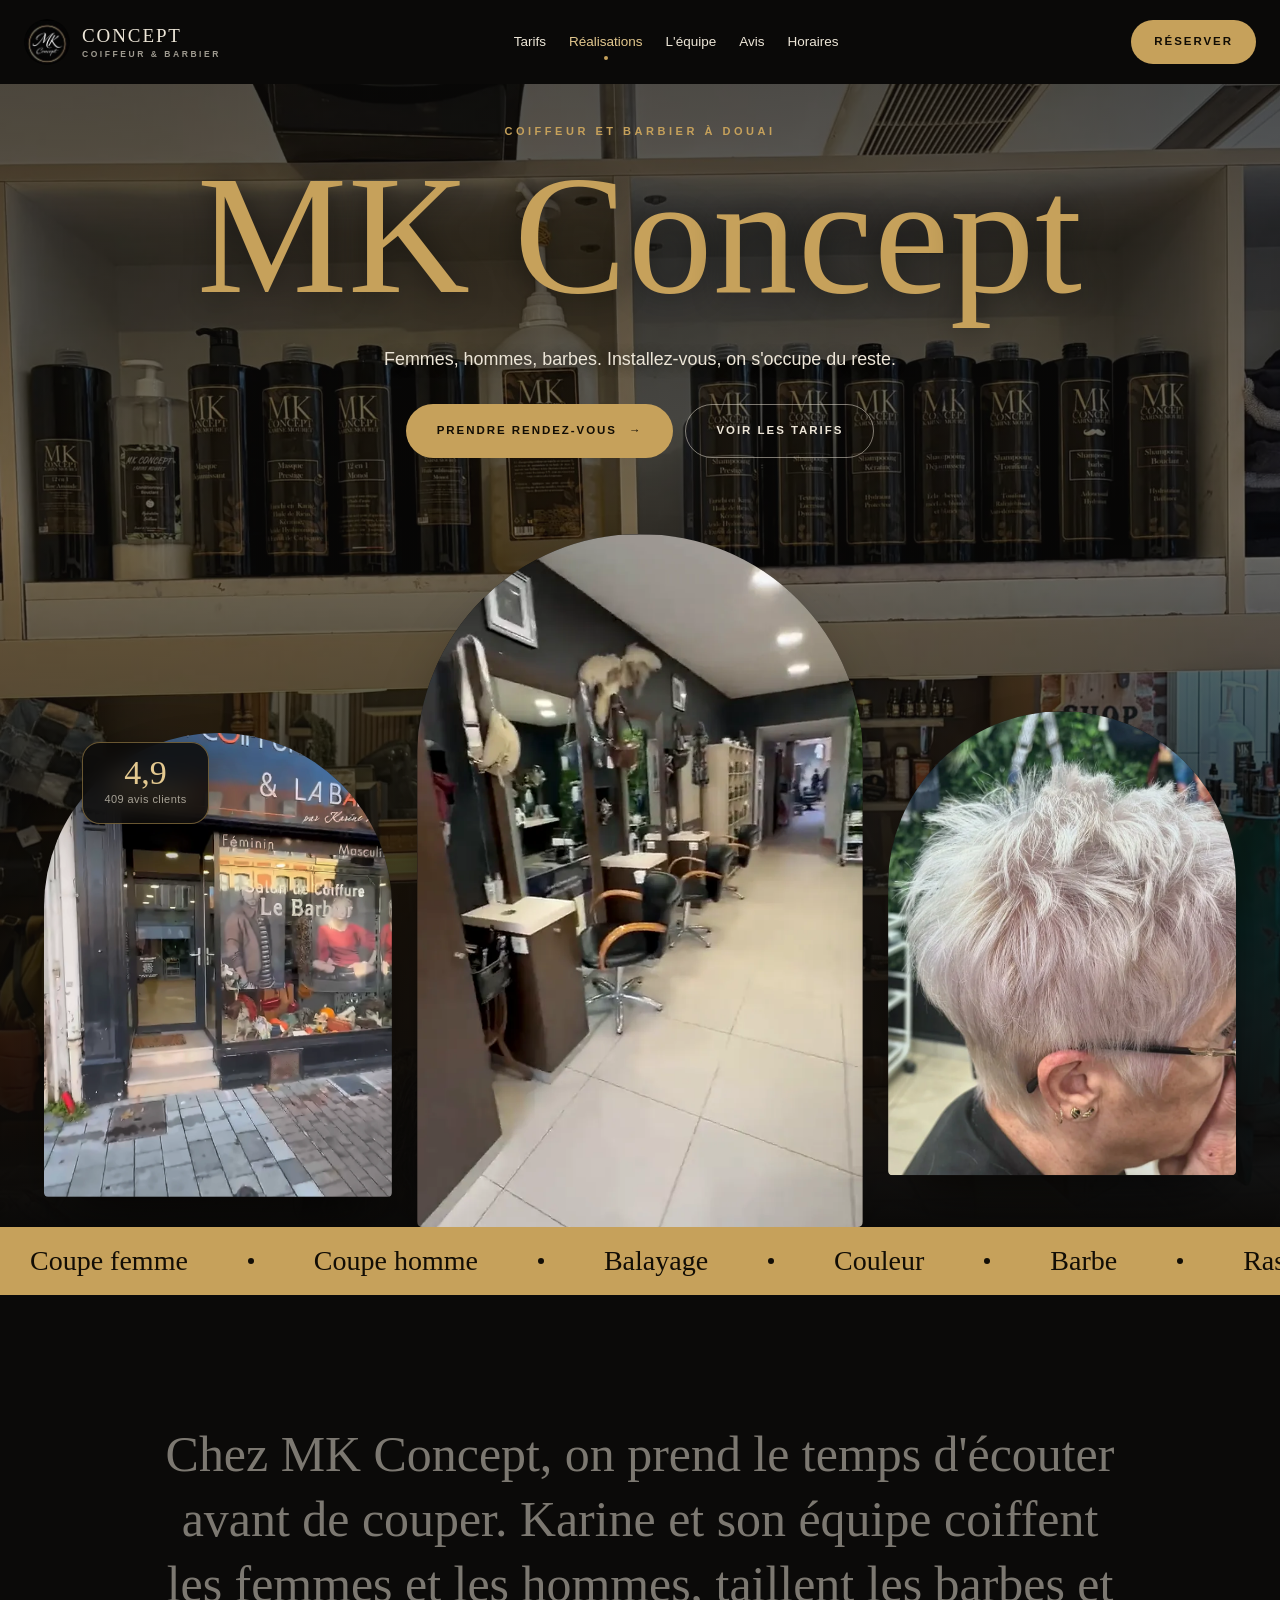
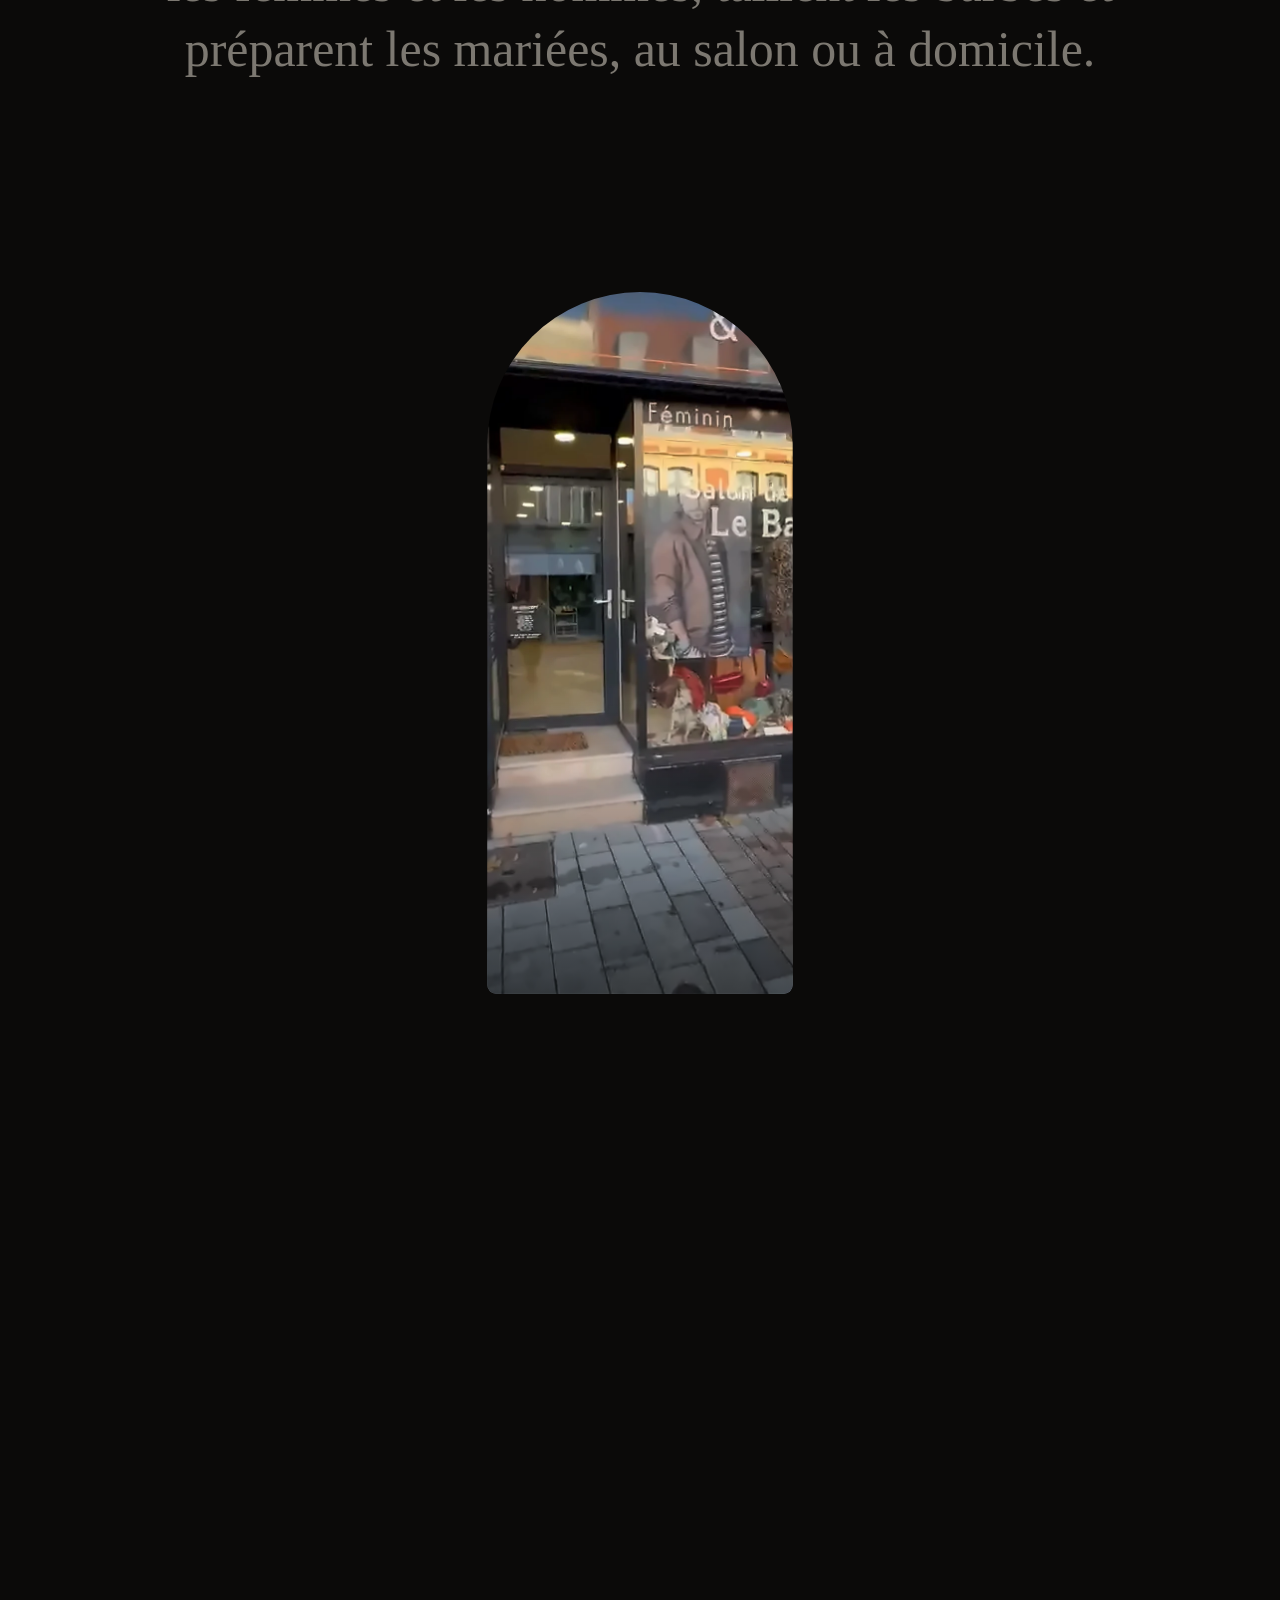
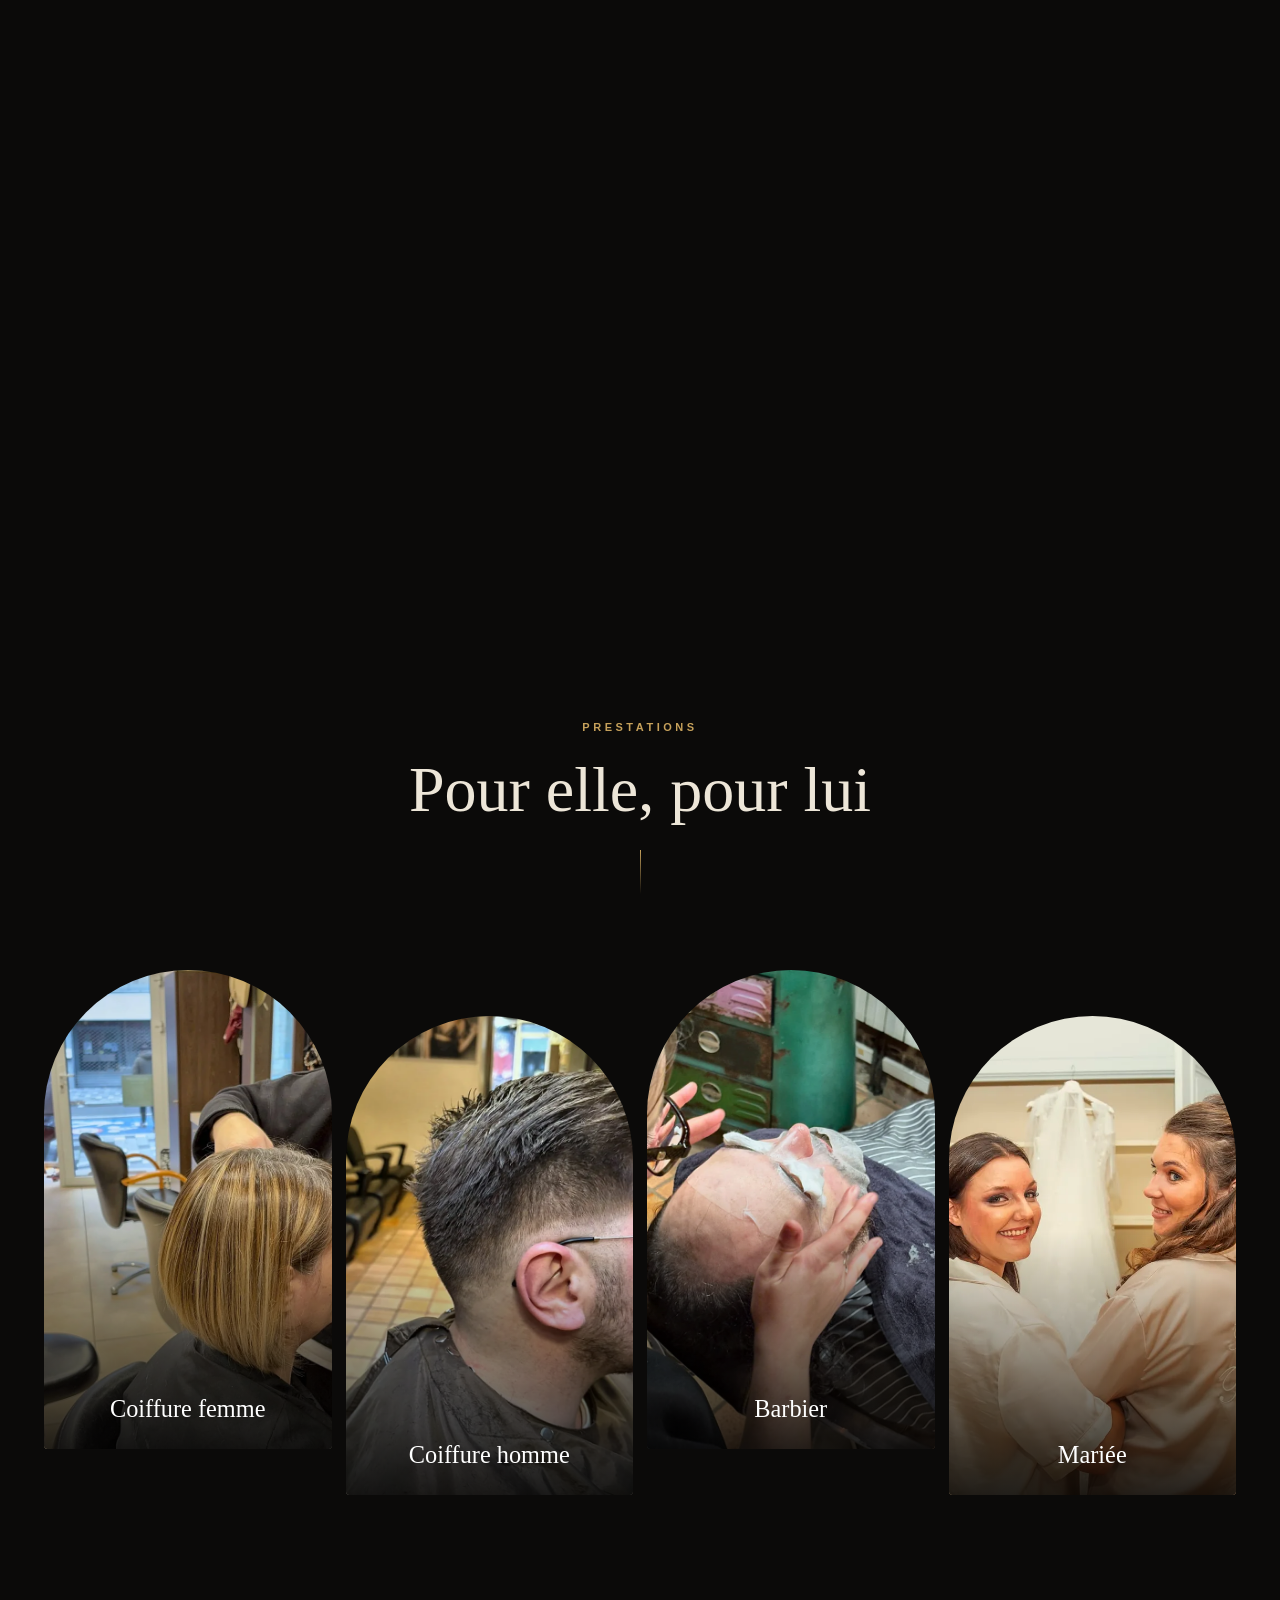
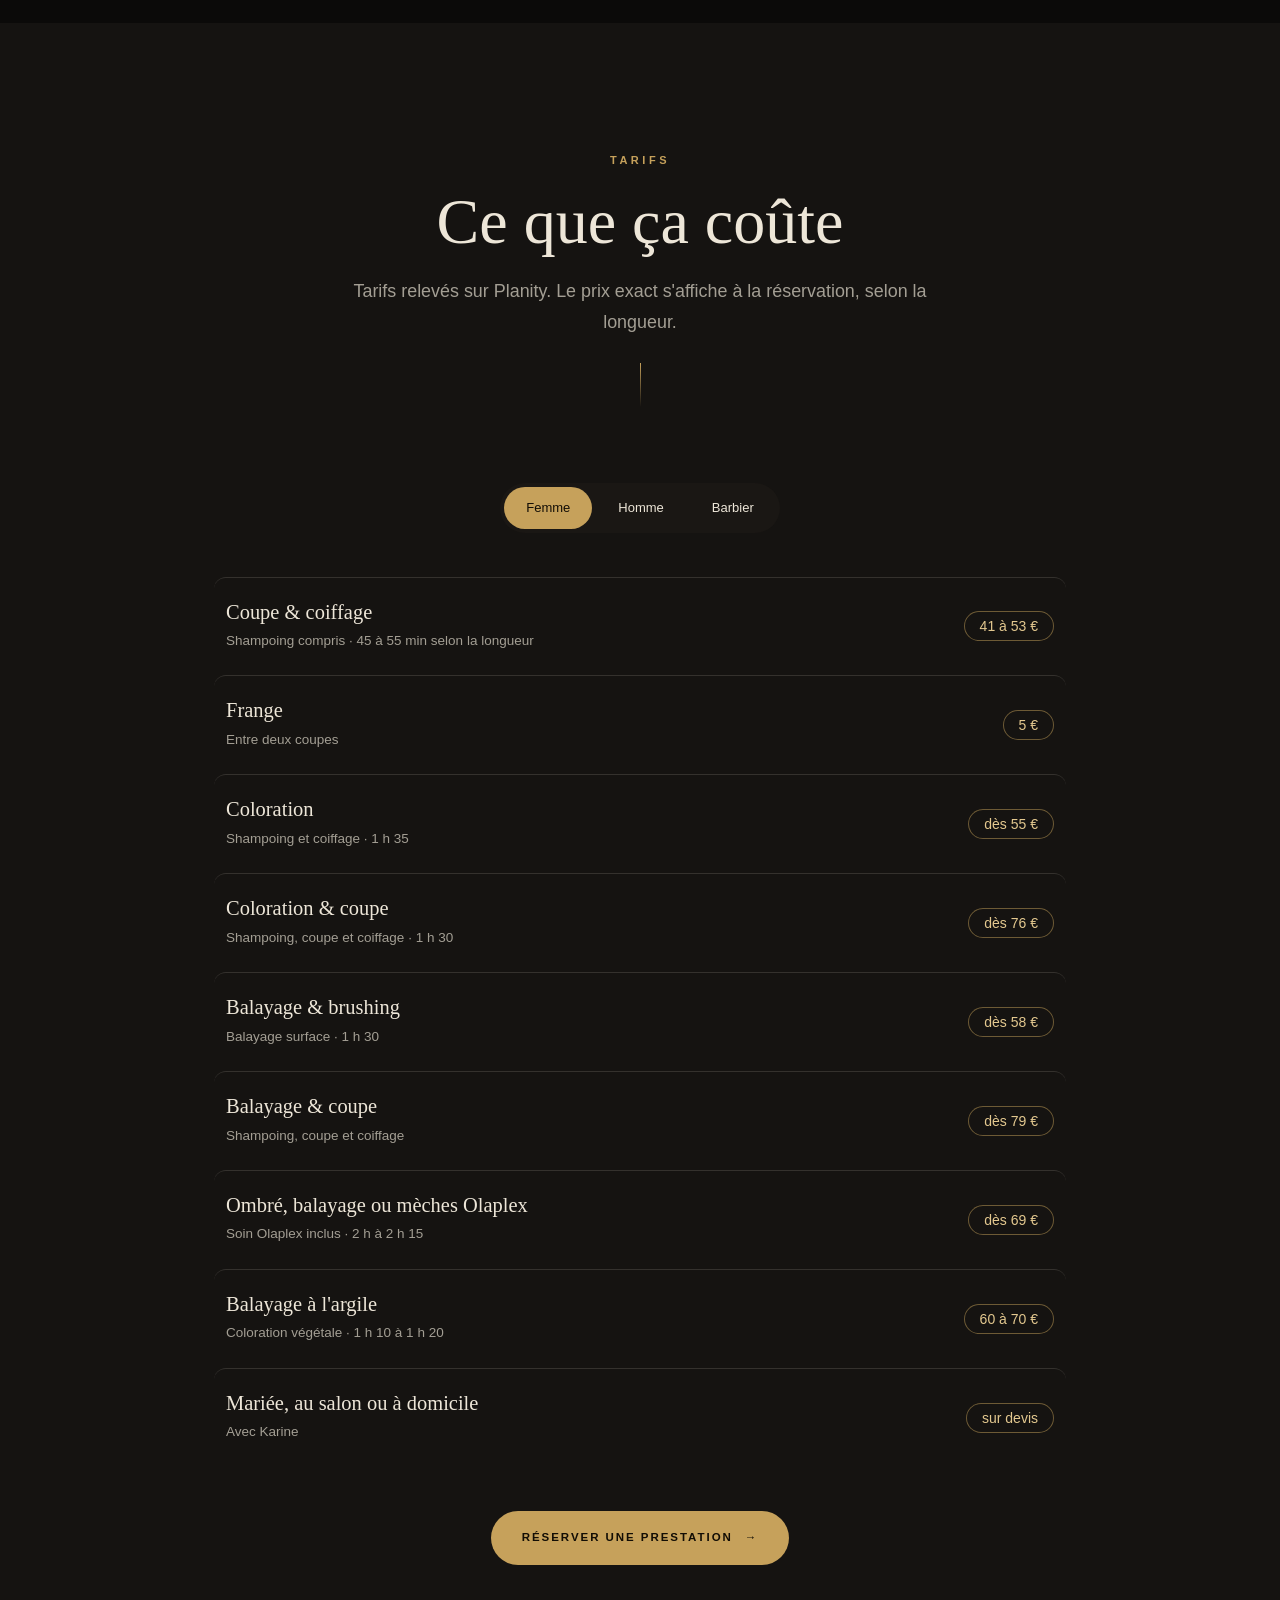
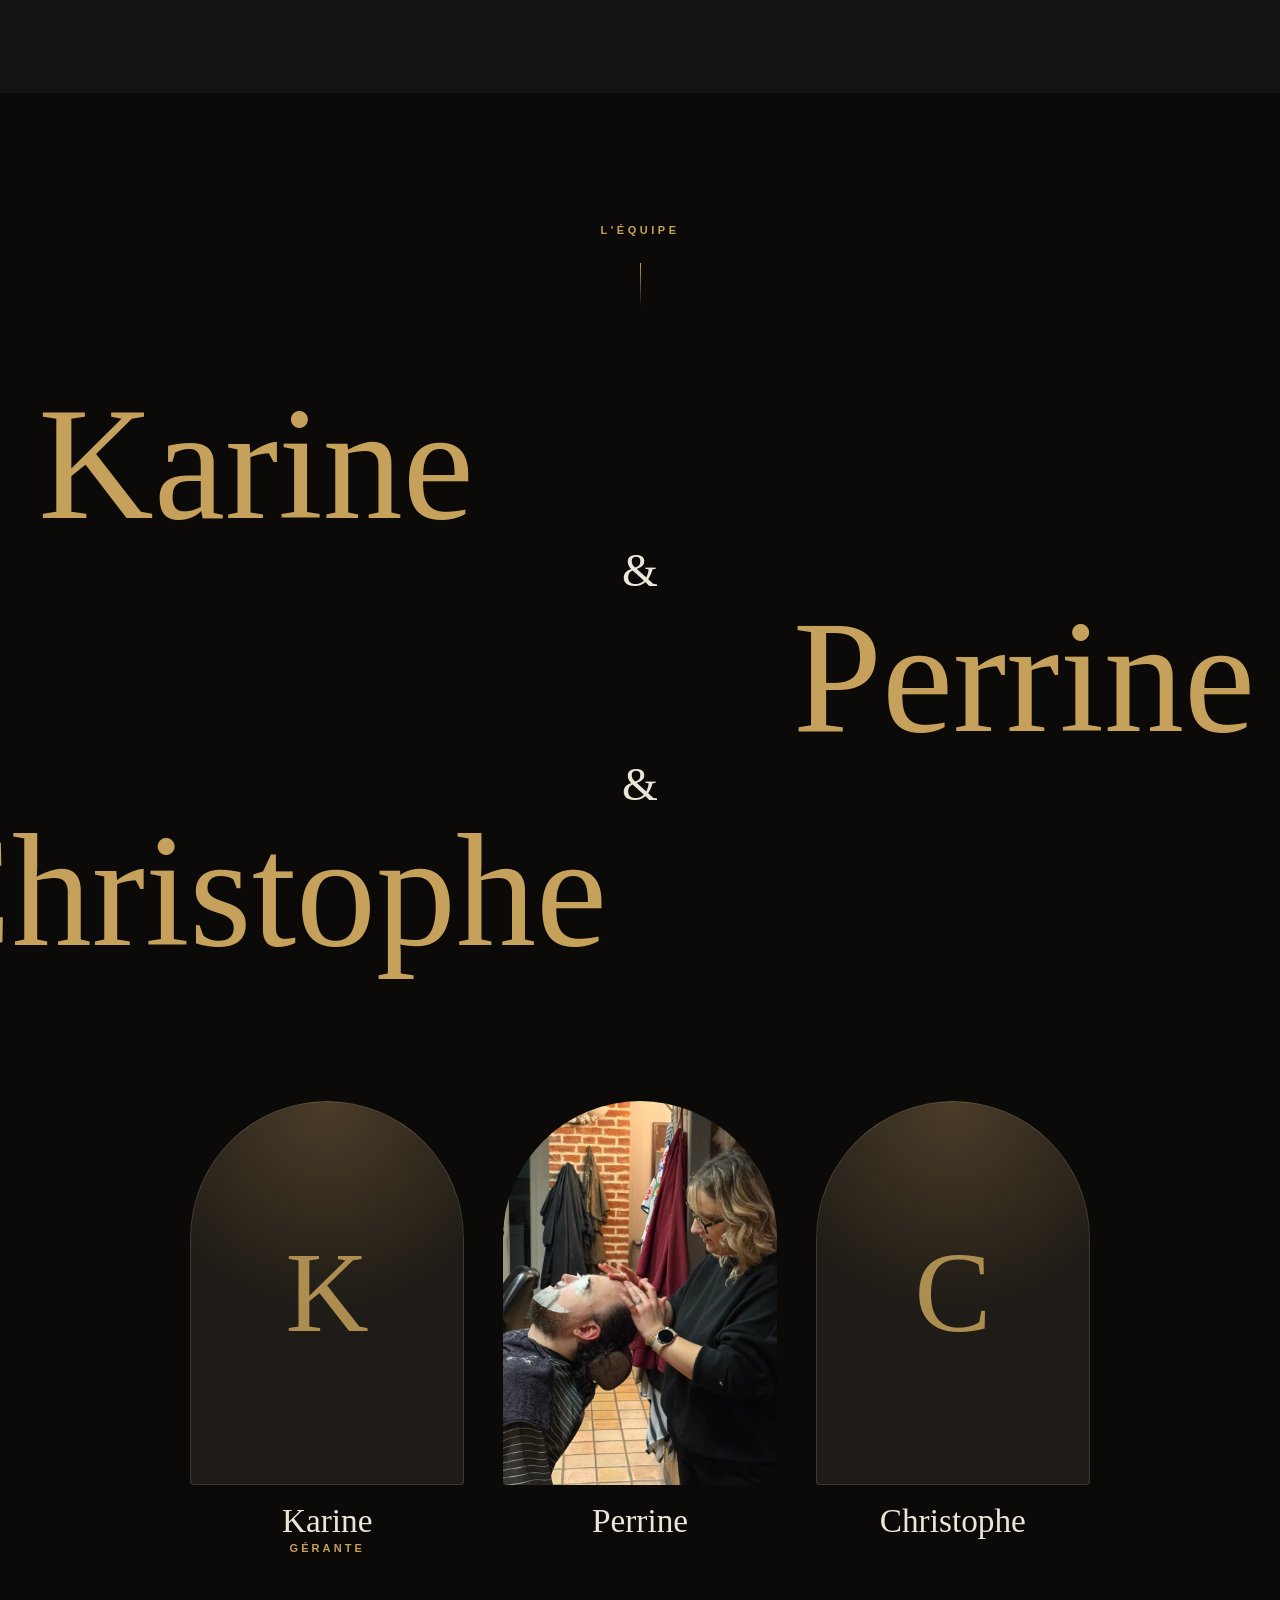
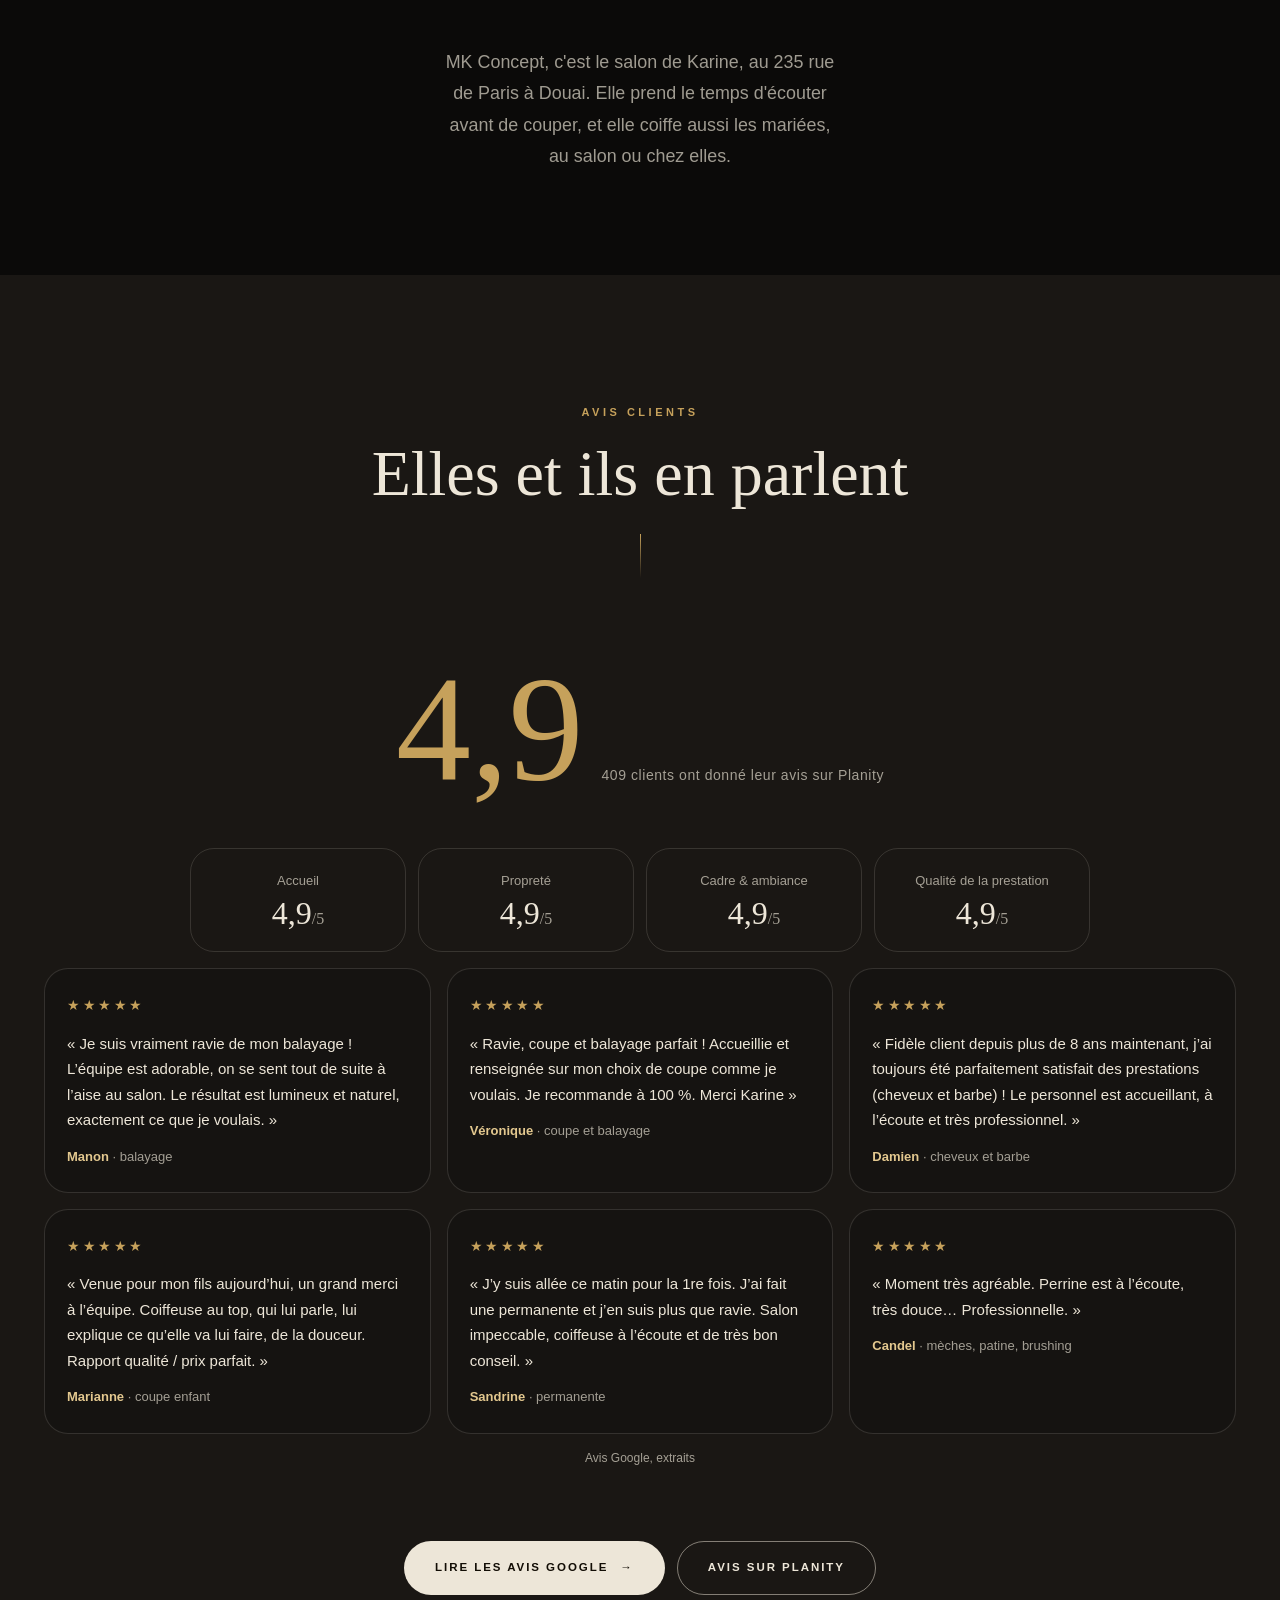
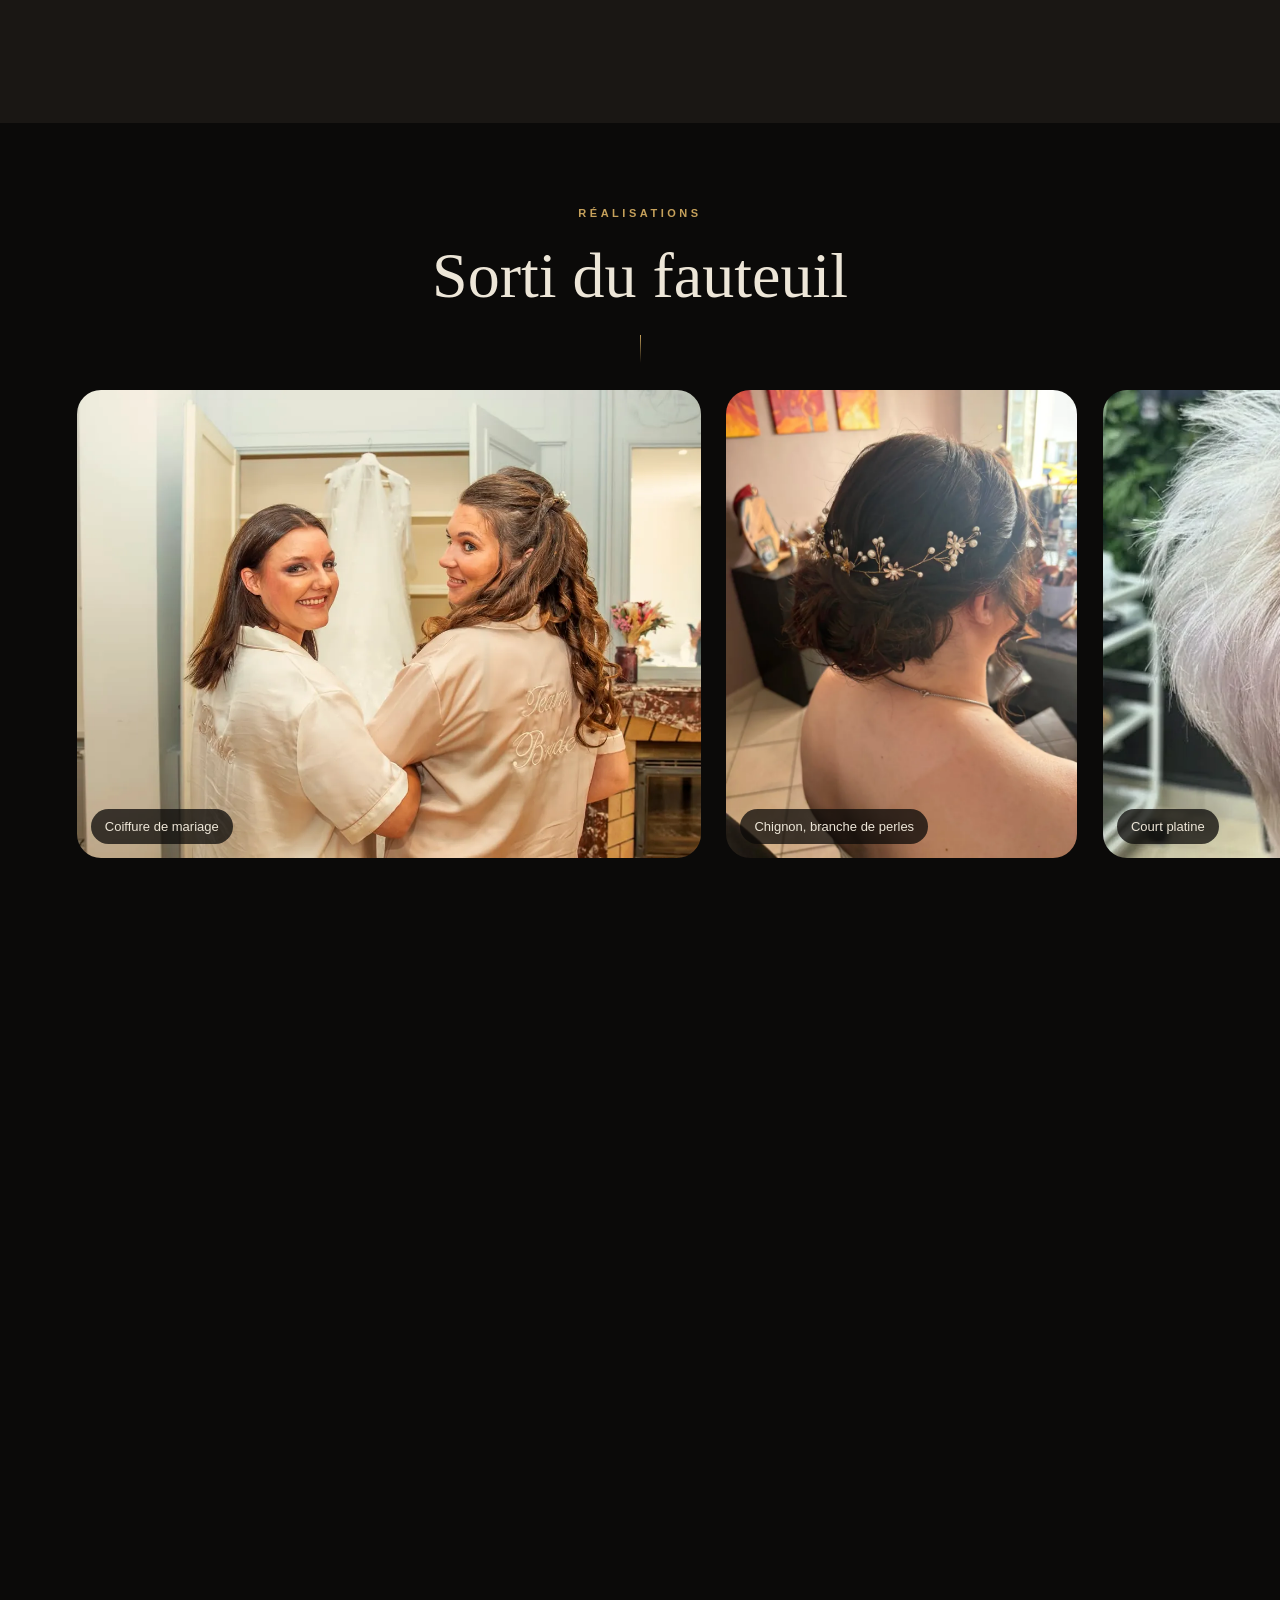
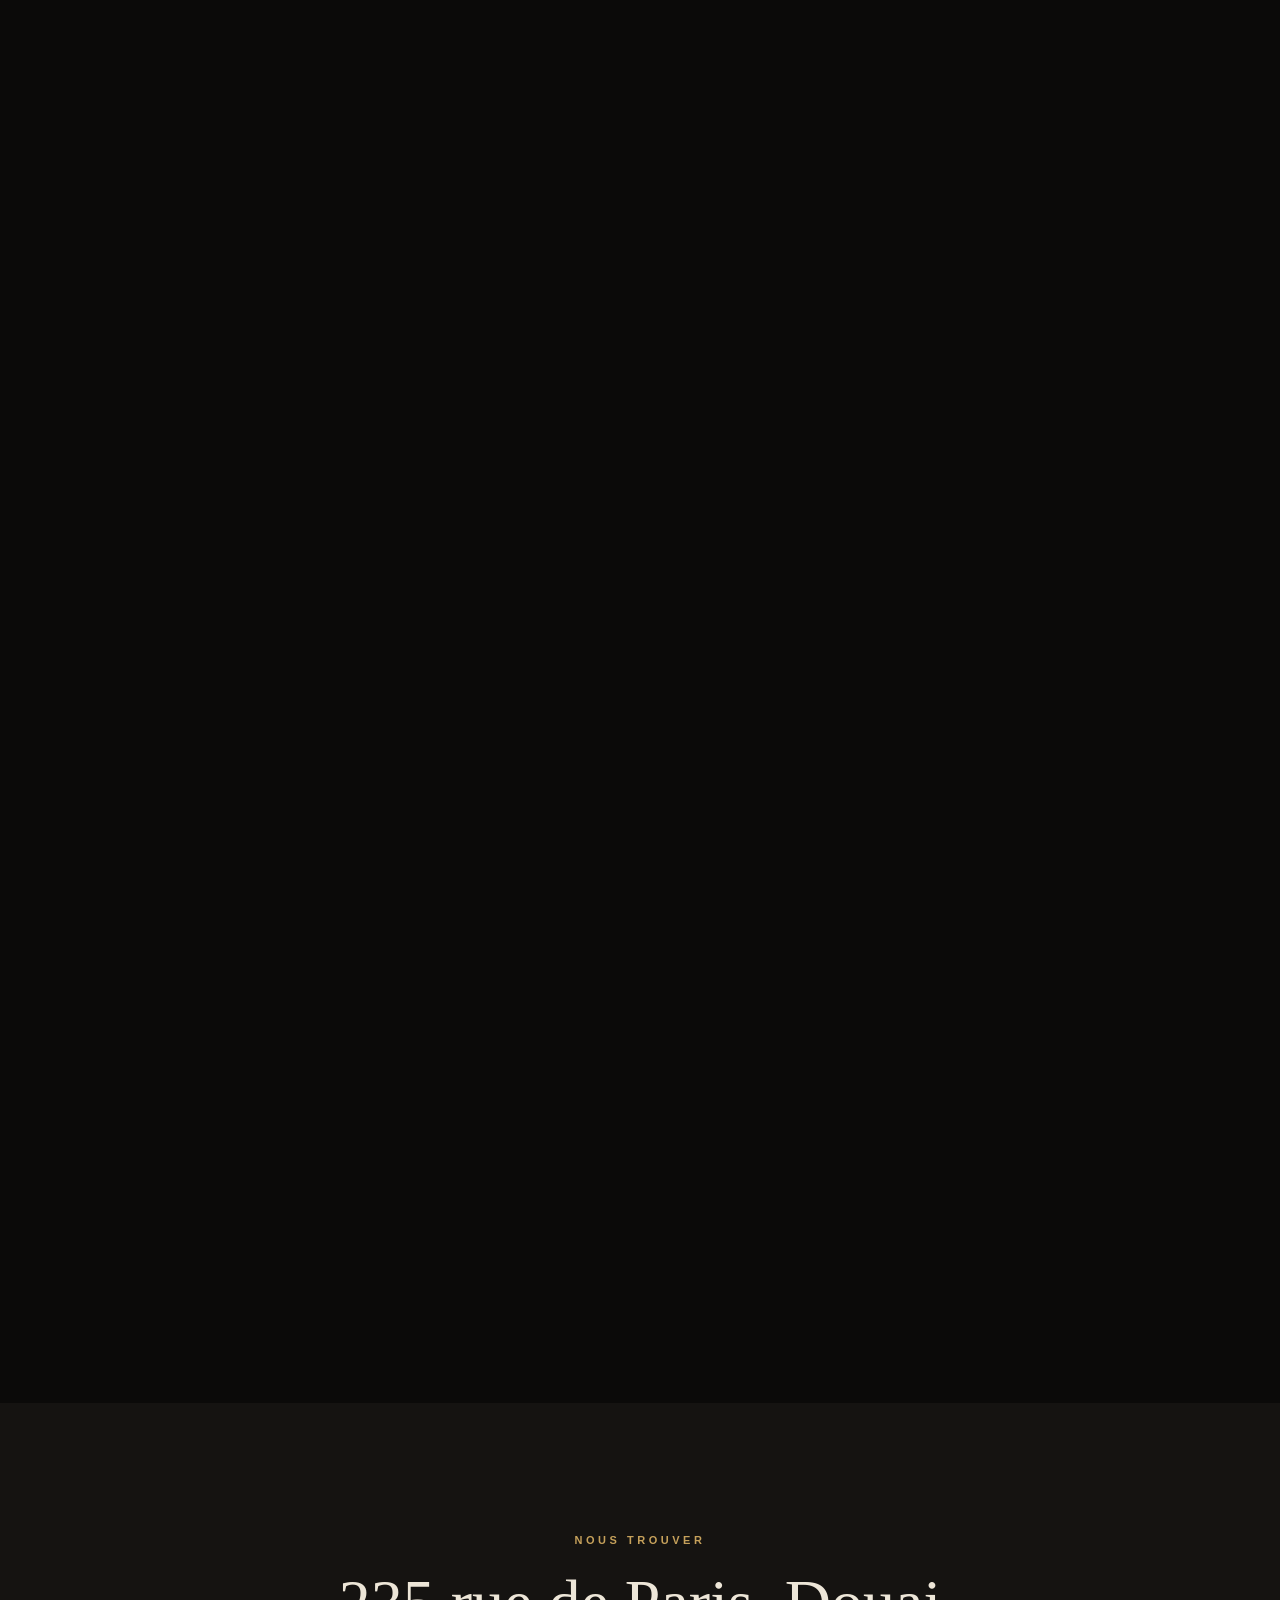
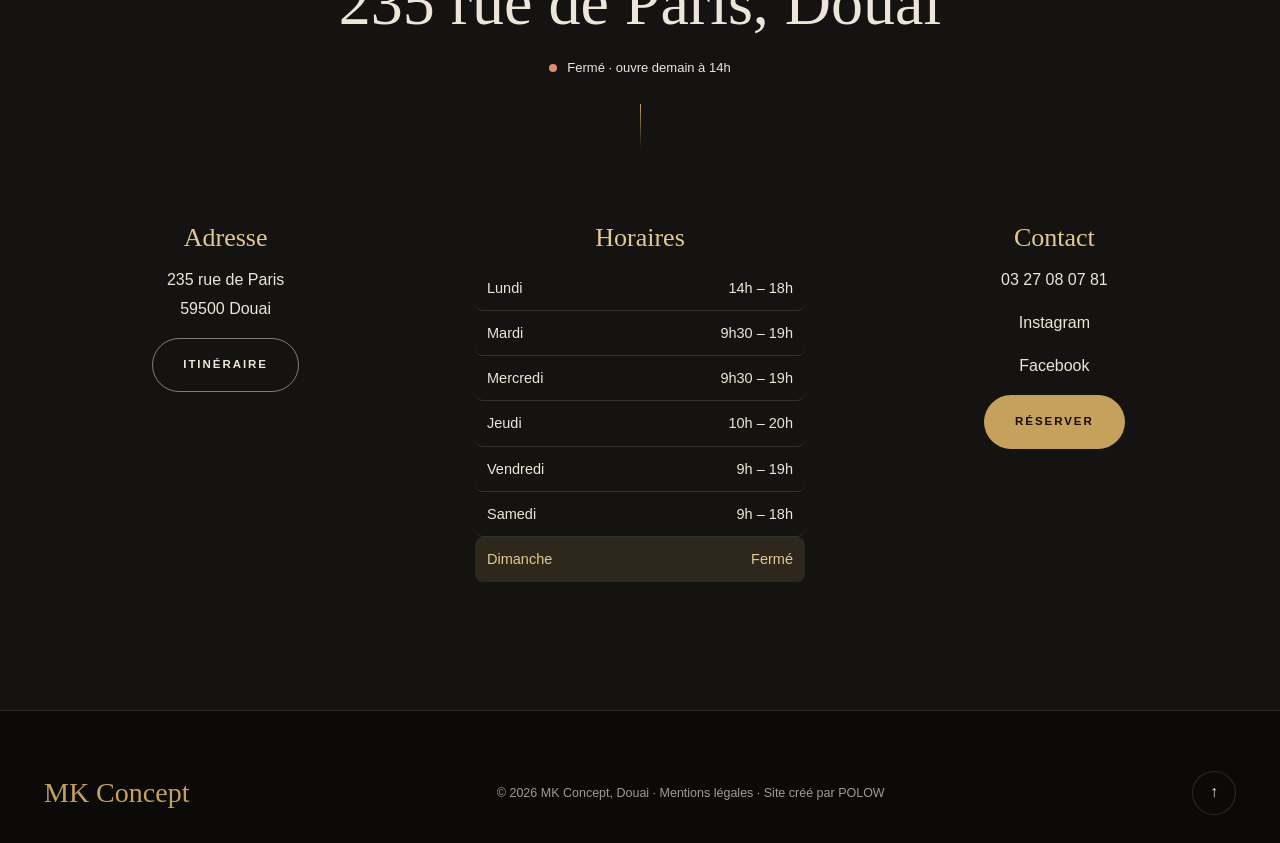
==== commit 175526b9: "Retours du 16/11 : hero sur fond intérieur, devanture nette, vrais avis Google, logo officiel - Hero" ====
--- a/index.html
+++ b/index.html
@@ -8,8 +8,8 @@
     document.documentElement.className = "js" + (matchMedia("(prefers-reduced-motion: reduce)").matches ? "" : " motion");
   </script>
 
-  <title>MK Concept · Coiffeur et barbier à Douai · 4,9/5 sur 405 avis</title>
-  <meta name="description" content="MK Concept, coiffeur et barbier à Douai, 235 rue de Paris. Coupe femme et homme, couleur, balayage, dégradé, barbe, rasage, coiffure de mariée. 4,9/5 sur 405 avis. Réservation en ligne.">
+  <title>MK Concept · Coiffeur et barbier à Douai · 4,9/5 sur 409 avis</title>
+  <meta name="description" content="MK Concept, coiffeur et barbier à Douai, 235 rue de Paris. Coupe femme et homme, couleur, balayage, dégradé, barbe, rasage, coiffure de mariée. 4,9/5 sur 409 avis. Réservation en ligne.">
   <link rel="canonical" href="https://www.mkconcept-douai.fr/">
   <meta name="theme-color" content="#0B0A09">
 
@@ -17,7 +17,7 @@
   <meta property="og:locale" content="fr_FR">
   <meta property="og:site_name" content="MK Concept">
   <meta property="og:title" content="MK Concept · Coiffeur et barbier à Douai">
-  <meta property="og:description" content="Coiffeur et barbier à Douai : femmes, hommes, barbes, mariées. 4,9/5 sur 405 avis. 235 rue de Paris.">
+  <meta property="og:description" content="Coiffeur et barbier à Douai : femmes, hommes, barbes, mariées. 4,9/5 sur 409 avis. 235 rue de Paris.">
   <meta property="og:url" content="https://www.mkconcept-douai.fr/">
   <meta property="og:image" content="https://www.mkconcept-douai.fr/assets/img/og.jpg">
   <meta property="og:image:width" content="1200">
@@ -27,7 +27,7 @@
   <link rel="icon" href="assets/img/favicon.svg" type="image/svg+xml">
   <link rel="preload" href="assets/fonts/Marcellus.woff2" as="font" type="font/woff2" crossorigin>
   <link rel="preload" href="assets/fonts/Montserrat.woff2" as="font" type="font/woff2" crossorigin>
-  <link rel="preload" as="image" href="assets/img/hero-salon.webp">
+  <link rel="preload" as="image" href="assets/img/hero-interieur.webp">
   <link rel="stylesheet" href="assets/css/site.css">
 
   <!-- SEO local : à garder synchronisé avec le bloc Contact -->
@@ -42,7 +42,7 @@
     "image": "https://www.mkconcept-douai.fr/assets/img/og.jpg",
     "telephone": "+33327080781",
     "priceRange": "€€",
-    "aggregateRating": { "@type": "AggregateRating", "ratingValue": "4.9", "bestRating": "5", "reviewCount": "405" },
+    "aggregateRating": { "@type": "AggregateRating", "ratingValue": "4.9", "bestRating": "5", "reviewCount": "409" },
     "address": {
       "@type": "PostalAddress",
       "streetAddress": "235 rue de Paris",
@@ -80,7 +80,7 @@
 
   <header class="nav" id="nav">
     <div class="wrap nav__in">
-      <a class="logo" href="#top"><span class="logo__mk">MK</span><span class="logo__txt">Concept<small>Coiffeur &amp; barbier</small></span></a>
+      <a class="logo" href="#top"><img class="logo__img" src="assets/img/logo-mk.webp" width="48" height="48" alt=""><span class="logo__txt">Concept<small>Coiffeur &amp; barbier</small></span></a>
       <nav class="menu" id="menu" aria-label="Menu principal">
         <a href="#prestations">Tarifs</a>
         <a href="#realisations">Réalisations</a>
@@ -96,16 +96,17 @@
 
   <main id="contenu">
     <section class="hero" id="top" aria-labelledby="hero-title">
+      <div class="hero__bg" aria-hidden="true"><img src="assets/img/hero-interieur.webp" width="2000" height="1500" alt="" decoding="async" fetchpriority="high"></div>
       <div class="wrap">
         <span class="sur rv">Coiffeur et barbier à Douai</span>
         <h1 id="hero-title" class="hero__title" aria-label="MK Concept">MK Concept</h1>
         <p class="lead rv">Femmes, hommes, barbes. Installez-vous, on s'occupe du reste.</p>
         <div class="btns rv"><a class="btn b1" href="https://www.planity.com/mk-concept-59500-douai" target="_blank" rel="noopener">Prendre rendez-vous <i>→</i><span class="sr-only"> sur Planity (nouvel onglet)</span></a><a class="btn b2" href="#prestations">Voir les tarifs</a></div>
         <div class="tri">
-          <div class="arche rv" data-p="-.07" style="--d:.1s"><img src="assets/img/salon-vitrine.webp" width="576" height="1024" alt="La vitrine du salon, rue de Paris : « La coiffure et la barbe »" decoding="async"></div>
+          <div class="arche rv" data-p="-.07" style="--d:.1s"><img src="assets/img/devanture.webp" width="1152" height="2048" alt="La devanture du salon, rue de Paris : « La coiffure &amp; la barbe »" decoding="async"></div>
           <div class="arche arche--v rv"><img src="assets/img/hero-salon.webp" width="720" height="1280" alt="" decoding="async" id="hero-poster"><video id="hero-video" src="assets/video/salon-hero.mp4" poster="assets/img/hero-salon.webp" width="720" height="1280" muted loop playsinline preload="none" tabindex="-1" aria-label="Visite du salon en vidéo"></video></div>
-          <div class="arche rv" data-p="-.12" style="--d:.2s"><img src="assets/img/salon-barbier.webp" width="576" height="1024" alt="Le coin barbier : fauteuil en cuir devant un mur de briques" decoding="async"></div>
-          <a class="pastille rv" href="#avis" style="--d:.7s"><b>4,9</b><small>405 avis clients</small></a>
+          <div class="arche rv" data-p="-.12" style="--d:.2s"><img src="assets/img/photo-platine.webp" width="840" height="1050" alt="Coupe courte platine réalisée au salon" decoding="async"></div>
+          <a class="pastille rv" href="#avis" style="--d:.7s"><b>4,9</b><small>409 avis clients</small></a>
         </div>
       </div>
     </section>
@@ -118,7 +119,7 @@
 
     <div class="ouvre" id="ouvre">
       <div class="st">
-        <div class="img"><img src="assets/img/salon-vitrine.webp" width="576" height="1024" alt="" loading="lazy" decoding="async"></div>
+        <div class="img"><img src="assets/img/devanture.webp" width="1152" height="2048" alt="La devanture de MK Concept, rue de Paris : « La coiffure &amp; la barbe »" loading="lazy" decoding="async"></div>
         <p class="leg">235 rue de Paris, Douai</p>
       </div>
     </div>
@@ -127,9 +128,9 @@
       <div class="wrap">
         <div class="tete"><span class="sur rv">Prestations</span><h2 class="h2 tt" id="t-gamme">Pour elle, pour lui</h2></div>
         <div class="gamme">
-          <a class="g" href="#prestations" data-tab="femme"><img src="assets/img/photo-chignon.webp" width="840" height="1120" alt="" loading="lazy" decoding="async"><b>Coiffure femme</b></a>
-          <a class="g" href="#prestations" data-tab="homme"><img src="assets/img/photo-degrade.webp" width="1200" height="900" alt="" loading="lazy" decoding="async"><b>Coiffure homme</b></a>
-          <a class="g" href="#prestations" data-tab="barbier"><img src="assets/img/salon-barbier.webp" width="576" height="1024" alt="" loading="lazy" decoding="async"><b>Barbier</b></a>
+          <a class="g" href="#prestations" data-tab="femme"><img src="assets/img/gamme-femme.webp" width="840" height="1050" alt="" loading="lazy" decoding="async"><b>Coiffure femme</b></a>
+          <a class="g" href="#prestations" data-tab="homme"><img src="assets/img/photo-degrade-2.webp" width="840" height="1050" alt="" loading="lazy" decoding="async"><b>Coiffure homme</b></a>
+          <a class="g" href="#prestations" data-tab="barbier"><img src="assets/img/gamme-barbier.webp" width="840" height="1050" alt="" loading="lazy" decoding="async"><b>Barbier</b></a>
           <a class="g" href="#prestations" data-tab="femme"><img src="assets/img/photo-mariage.webp" width="1144" height="858" alt="" loading="lazy" decoding="async"><b>Mariée</b></a>
         </div>
       </div>
@@ -157,8 +158,8 @@
       <div class="wrap">
         <ul class="equipe">
           <!-- Photos : remplacer le bloc .ph-vide par <img src="assets/img/equipe-prenom.webp" alt="Prénom, fonction"> -->
-          <li class="rv"><div class="arche ph-photo"><img src="assets/img/equipe-karine.webp" width="840" height="1120" alt="Karine, gérante de MK Concept, au coin barbier pendant un soin visage" loading="lazy" decoding="async"></div><h3>Karine</h3><p>Gérante</p></li>
-          <li class="rv" style="--d:.1s"><div class="arche ph-vide"><span aria-hidden="true">P</span></div><h3>Perrine</h3></li>
+          <li class="rv"><div class="arche ph-vide"><span aria-hidden="true">K</span></div><h3>Karine</h3><p>Gérante</p></li>
+          <li class="rv" style="--d:.1s"><div class="arche ph-photo"><img src="assets/img/equipe-perrine.webp" width="840" height="1120" alt="Perrine pendant un soin visage, au coin barbier" loading="lazy" decoding="async"></div><h3>Perrine</h3></li>
           <li class="rv" style="--d:.2s"><div class="arche ph-vide"><span aria-hidden="true">C</span></div><h3>Christophe</h3></li>
         </ul>
         <p class="lead rv equipe__mot">MK Concept, c'est le salon de Karine, au 235 rue de Paris à Douai. Elle prend le temps d'écouter avant de couper, et elle coiffe aussi les mariées, au salon ou chez elles.</p>
@@ -168,10 +169,17 @@
     <section class="avis" id="avis" aria-labelledby="t-avis">
       <div class="wrap">
         <div class="tete"><span class="sur rv">Avis clients</span><h2 class="h2 tt" id="t-avis">Elles et ils en parlent</h2></div>
-        <div class="score rv"><b data-n="4.9" data-dec="1" aria-label="4,9 sur 5">4,9</b><small>405 clients ont donné leur avis sur Planity</small></div>
+        <div class="score rv"><b data-n="4.9" data-dec="1" aria-label="4,9 sur 5">4,9</b><small>409 clients ont donné leur avis sur Planity</small></div>
         <ul class="crit"><li><span>Accueil</span><strong>4,9<small>/5</small></strong></li><li><span>Propreté</span><strong>4,9<small>/5</small></strong></li><li><span>Cadre &amp; ambiance</span><strong>4,9<small>/5</small></strong></li><li><span>Qualité de la prestation</span><strong>4,9<small>/5</small></strong></li></ul>
-        <!-- Avis Google : recopier 3 à 6 avis mot pour mot (prénom, texte) dans des <li class="a"> -->
-        <ul class="avis-g" id="avis-cards"></ul>
+        <ul class="avis-g" id="avis-cards">
+          <li class="a rv" style="--d:0.00s"><span class="a__st" aria-label="5 sur 5">★★★★★</span><blockquote>« Je suis vraiment ravie de mon balayage ! L’équipe est adorable, on se sent tout de suite à l’aise au salon. Le résultat est lumineux et naturel, exactement ce que je voulais. »</blockquote><p><b>Manon</b> · balayage</p></li>
+          <li class="a rv" style="--d:0.08s"><span class="a__st" aria-label="5 sur 5">★★★★★</span><blockquote>« Ravie, coupe et balayage parfait ! Accueillie et renseignée sur mon choix de coupe comme je voulais. Je recommande à 100 %. Merci Karine »</blockquote><p><b>Véronique</b> · coupe et balayage</p></li>
+          <li class="a rv" style="--d:0.16s"><span class="a__st" aria-label="5 sur 5">★★★★★</span><blockquote>« Fidèle client depuis plus de 8 ans maintenant, j’ai toujours été parfaitement satisfait des prestations (cheveux et barbe) ! Le personnel est accueillant, à l’écoute et très professionnel. »</blockquote><p><b>Damien</b> · cheveux et barbe</p></li>
+          <li class="a rv" style="--d:0.00s"><span class="a__st" aria-label="5 sur 5">★★★★★</span><blockquote>« Venue pour mon fils aujourd’hui, un grand merci à l’équipe. Coiffeuse au top, qui lui parle, lui explique ce qu’elle va lui faire, de la douceur. Rapport qualité / prix parfait. »</blockquote><p><b>Marianne</b> · coupe enfant</p></li>
+          <li class="a rv" style="--d:0.08s"><span class="a__st" aria-label="5 sur 5">★★★★★</span><blockquote>« J’y suis allée ce matin pour la 1re fois. J’ai fait une permanente et j’en suis plus que ravie. Salon impeccable, coiffeuse à l’écoute et de très bon conseil. »</blockquote><p><b>Sandrine</b> · permanente</p></li>
+          <li class="a rv" style="--d:0.16s"><span class="a__st" aria-label="5 sur 5">★★★★★</span><blockquote>« Moment très agréable. Perrine est à l’écoute, très douce… Professionnelle. »</blockquote><p><b>Candel</b> · mèches, patine, brushing</p></li>
+        </ul>
+        <p class="a__src">Avis Google, extraits</p>
         <p class="btns pz rv"><a class="btn b3" href="https://www.google.com/maps/search/?api=1&query=MK+Concept+235+rue+de+Paris+59500+Douai" target="_blank" rel="noopener">Lire les avis Google <i>→</i><span class="sr-only"> (nouvel onglet)</span></a><a class="btn b4" href="https://www.planity.com/mk-concept-59500-douai" target="_blank" rel="noopener">Avis sur Planity<span class="sr-only"> (nouvel onglet)</span></a></p>
       </div>
     </section>
--- a/assets/css/site.css
+++ b/assets/css/site.css
@@ -288,3 +288,29 @@
 .rail__st { grid-template-columns: minmax(0, 1fr); }
 .rail__st .tete { width: 100%; }
 .ouvre .img::after { inset: 60% 0 0; }
+
+/* hero : grande photo de l'intérieur en fond, arches devant */
+.hero { position: relative; isolation: isolate; overflow: hidden; }
+.hero__bg { position: absolute; inset: 0; z-index: -1; }
+.hero__bg img { width: 100%; height: 100%; object-fit: cover; object-position: 50% 40%; }
+.hero__bg::after { content: ""; position: absolute; inset: 0; background: linear-gradient(180deg, rgba(11, 10, 9, .72) 0%, rgba(11, 10, 9, .55) 38%, rgba(11, 10, 9, .78) 72%, var(--noir) 100%); }
+.hero .lead { color: var(--creme); text-shadow: 0 1px 12px rgba(0, 0, 0, .6); }
+.hero__title { text-shadow: 0 2px 30px rgba(0, 0, 0, .45); }
+.tri .arche { box-shadow: 0 30px 60px -20px rgba(0, 0, 0, .7); }
+
+/* devanture nette dans l'ouverture */
+.ouvre img { object-position: 50% 22%; }
+
+/* logo */
+.logo__img { width: 46px; height: 46px; border-radius: 50%; display: block; }
+
+/* avis Google */
+.avis-g .a { list-style: none; border: 1px solid var(--trait); border-radius: var(--r); padding: 24px 22px; display: grid; align-content: start; gap: 12px; background: var(--noir-2); }
+.a__st { color: var(--or); letter-spacing: .18em; font-size: 14px; }
+.avis-g blockquote { margin: 0; font-size: 15px; line-height: 1.7; color: var(--creme); }
+.avis-g .a p { margin: 0; font-size: 13px; color: var(--gris); }
+.avis-g .a p b { color: var(--or-l); font-weight: 600; }
+.a__src { text-align: center; font-size: 12px; color: var(--gris); margin-top: 14px; }
+@media (max-width: 900px) { .avis-g { grid-template-columns: 1fr 1fr; } }
+@media (max-width: 600px) { .avis-g { grid-template-columns: 1fr; } }
+@media (min-width: 820px) { .ouvre .img { background: var(--noir); } .ouvre img { object-fit: contain; object-position: 50% 50%; } }
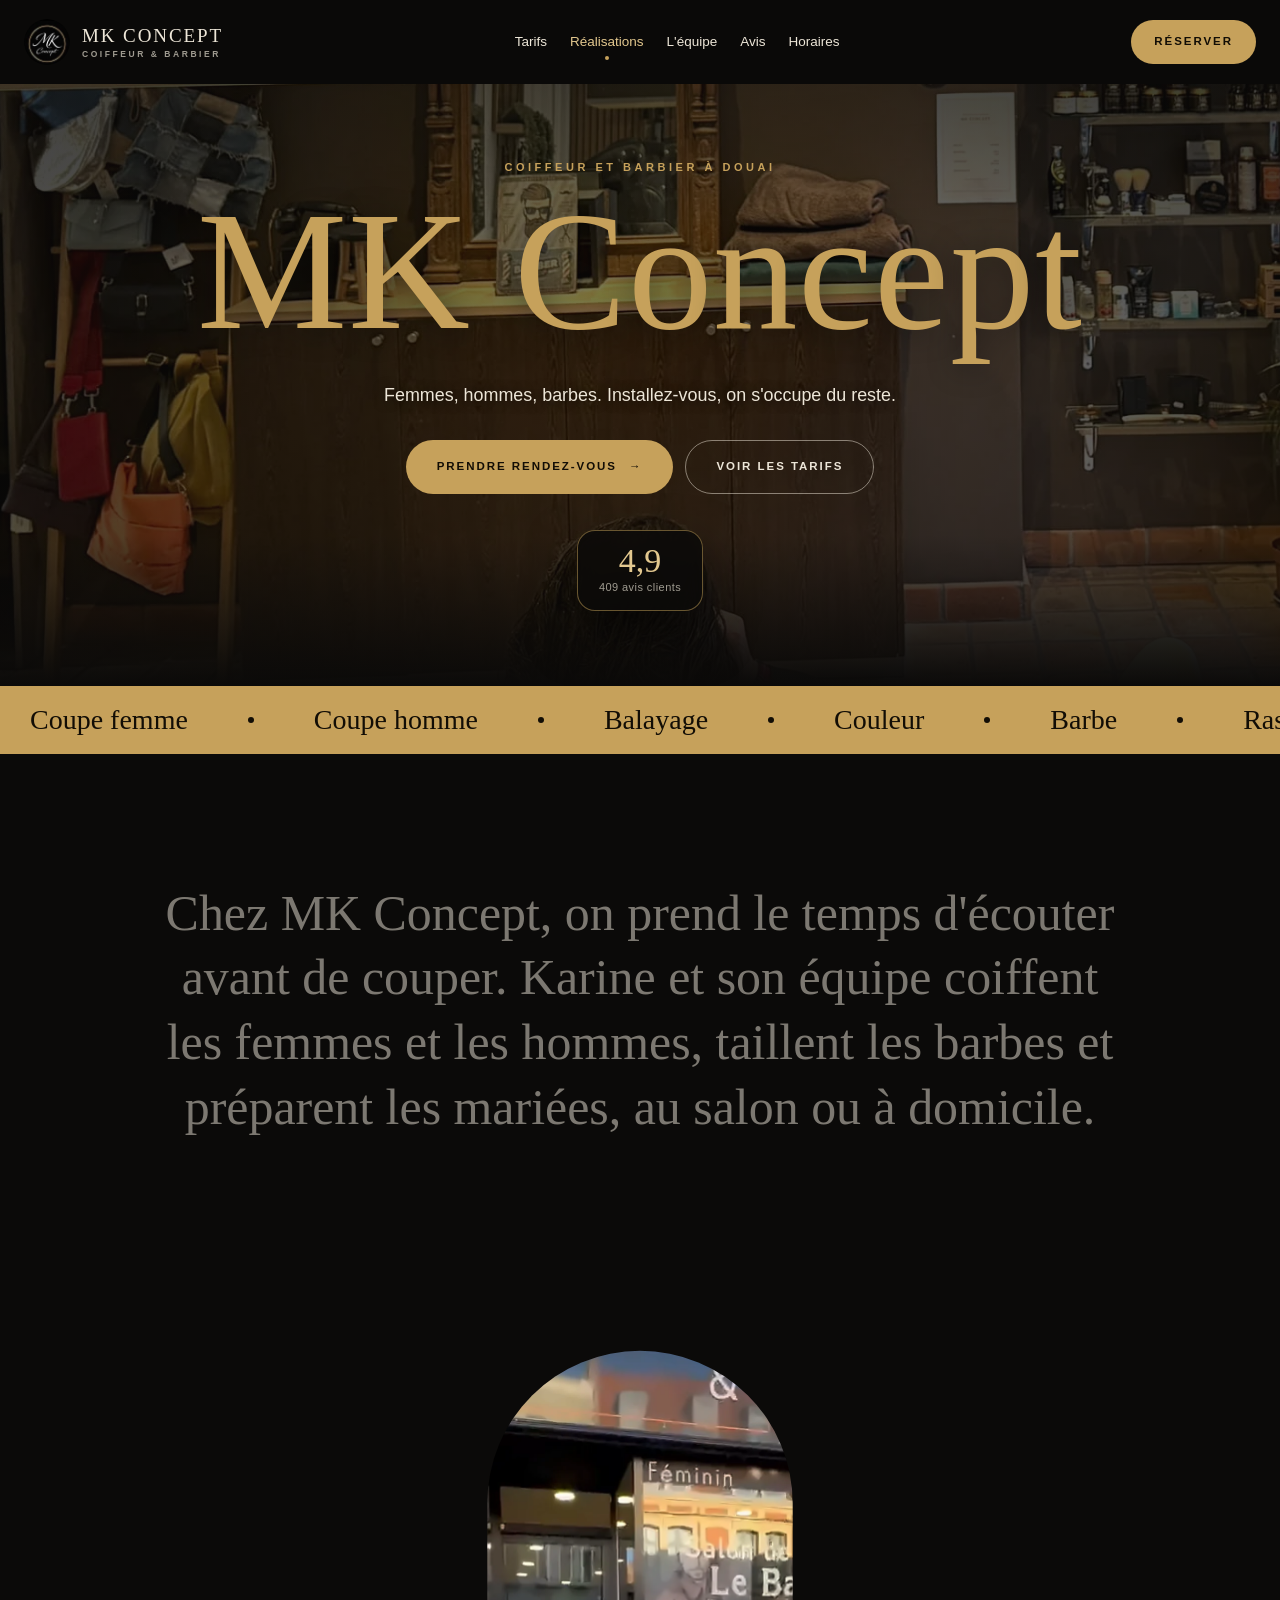
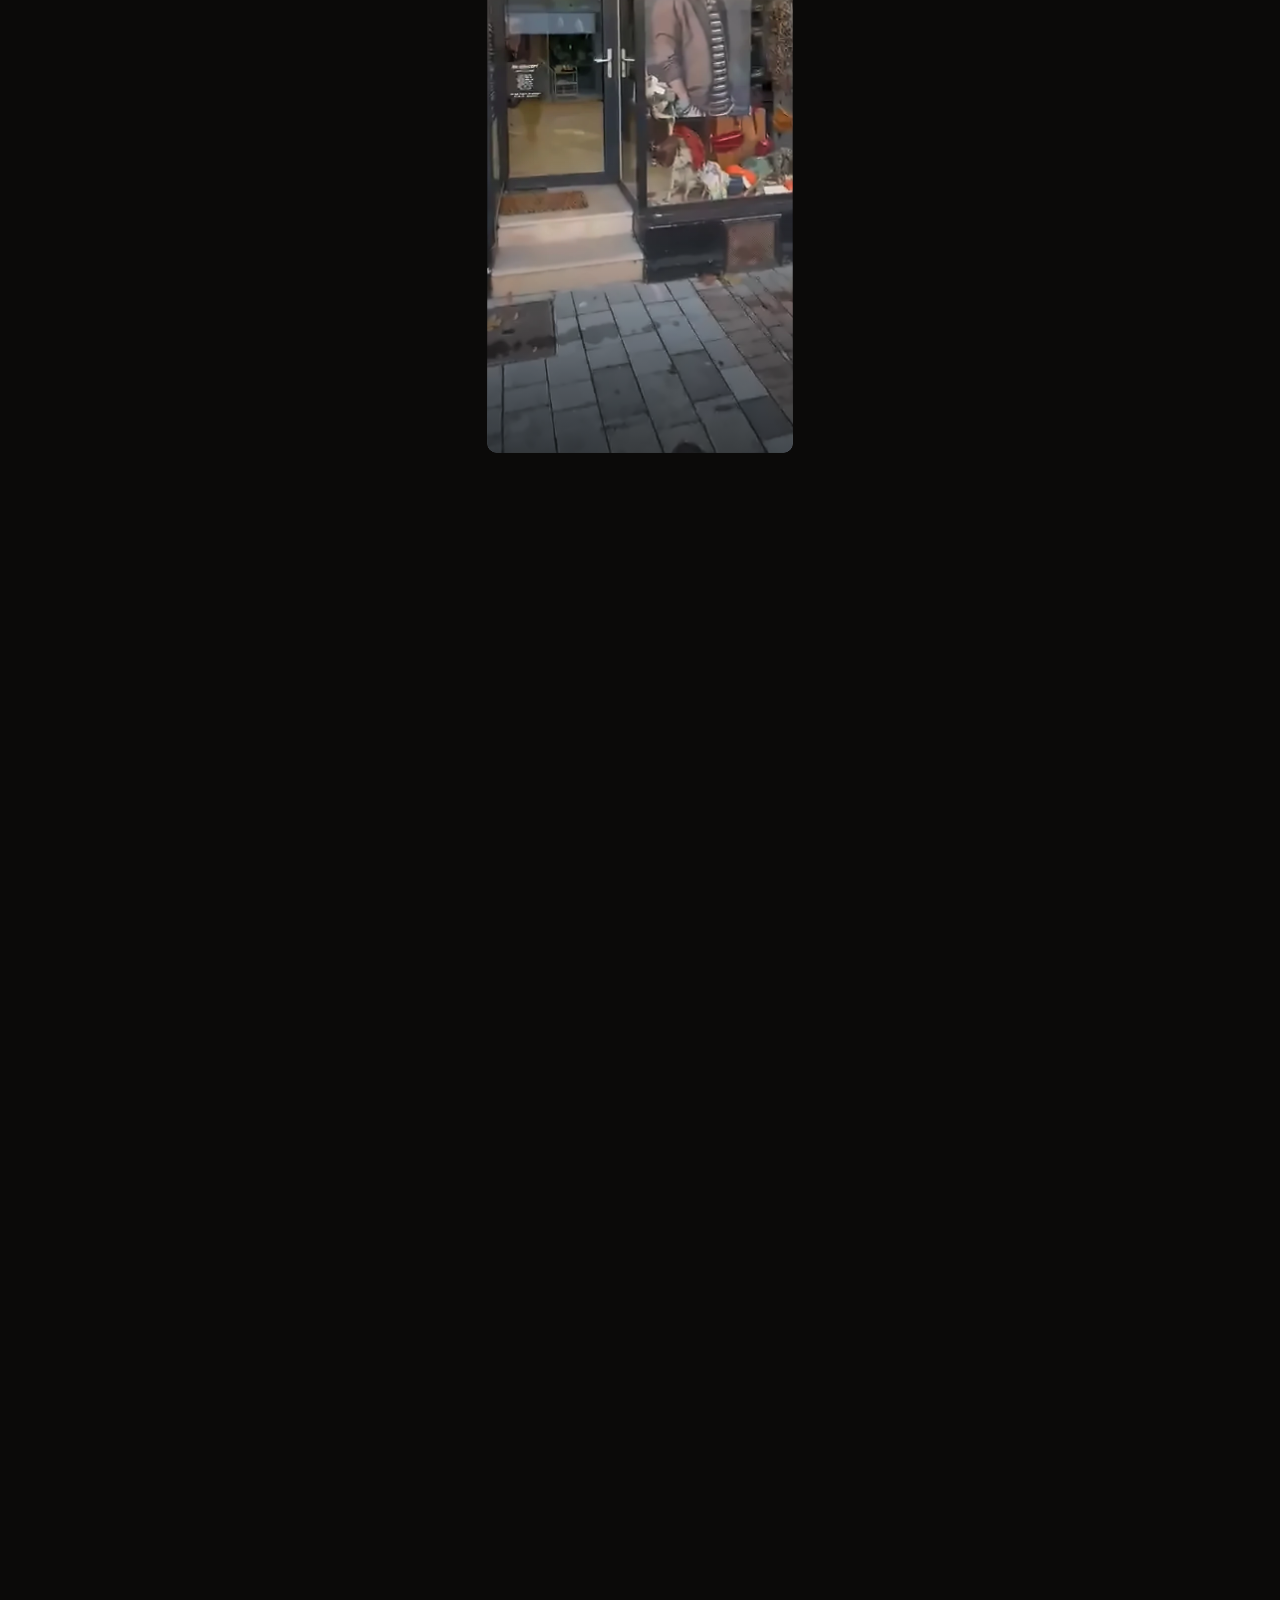
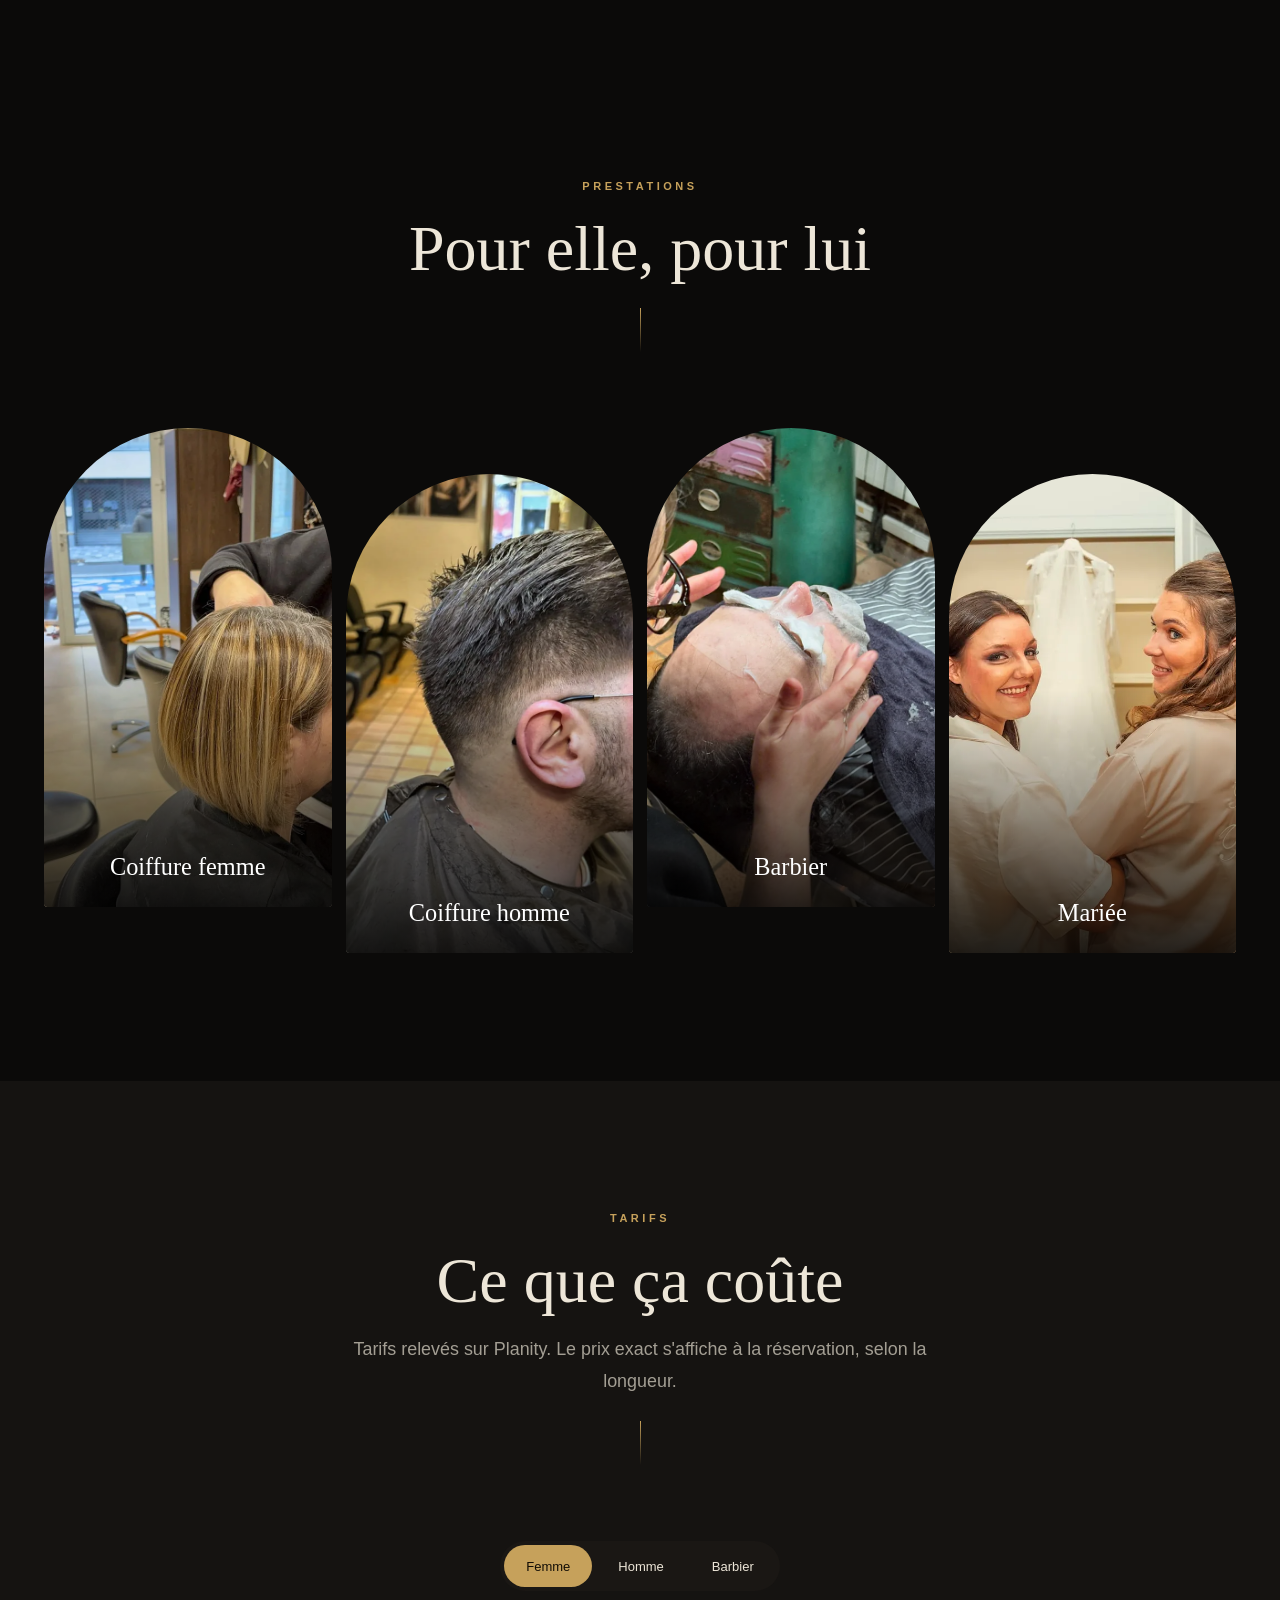
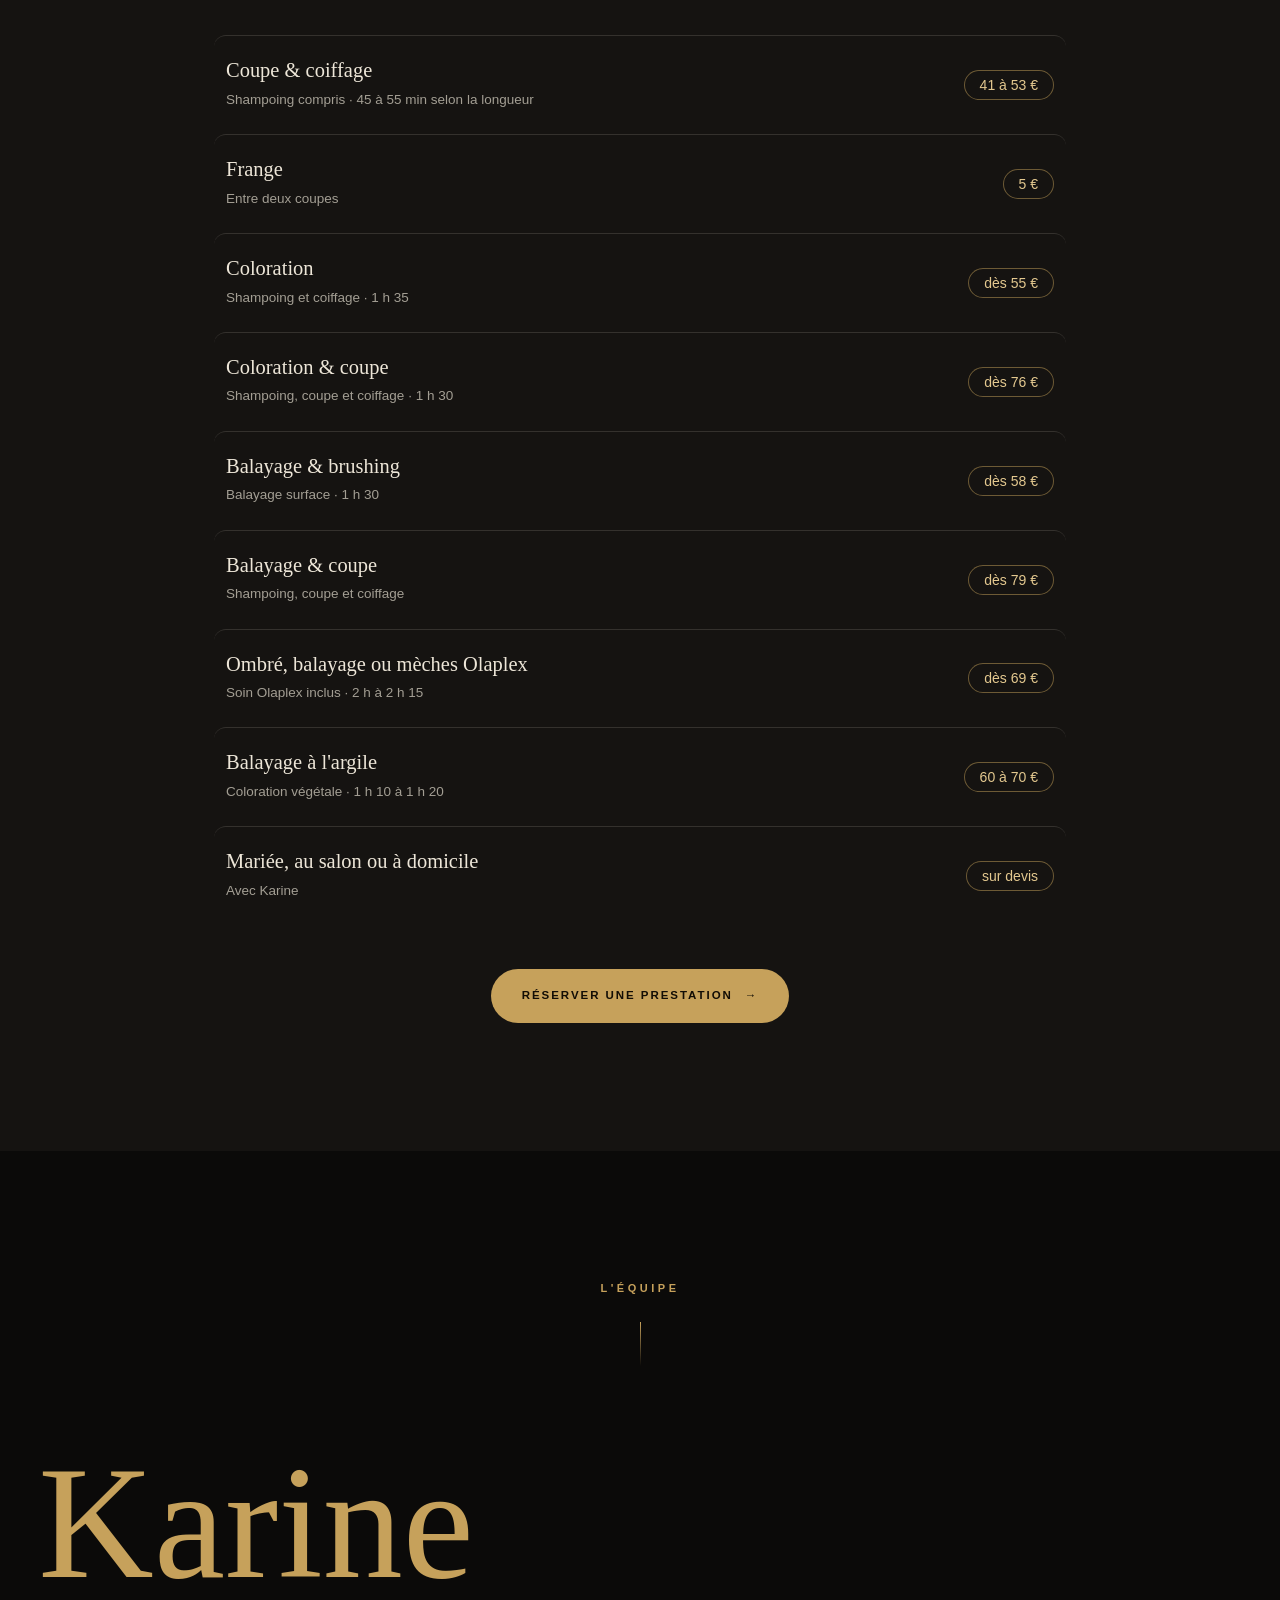
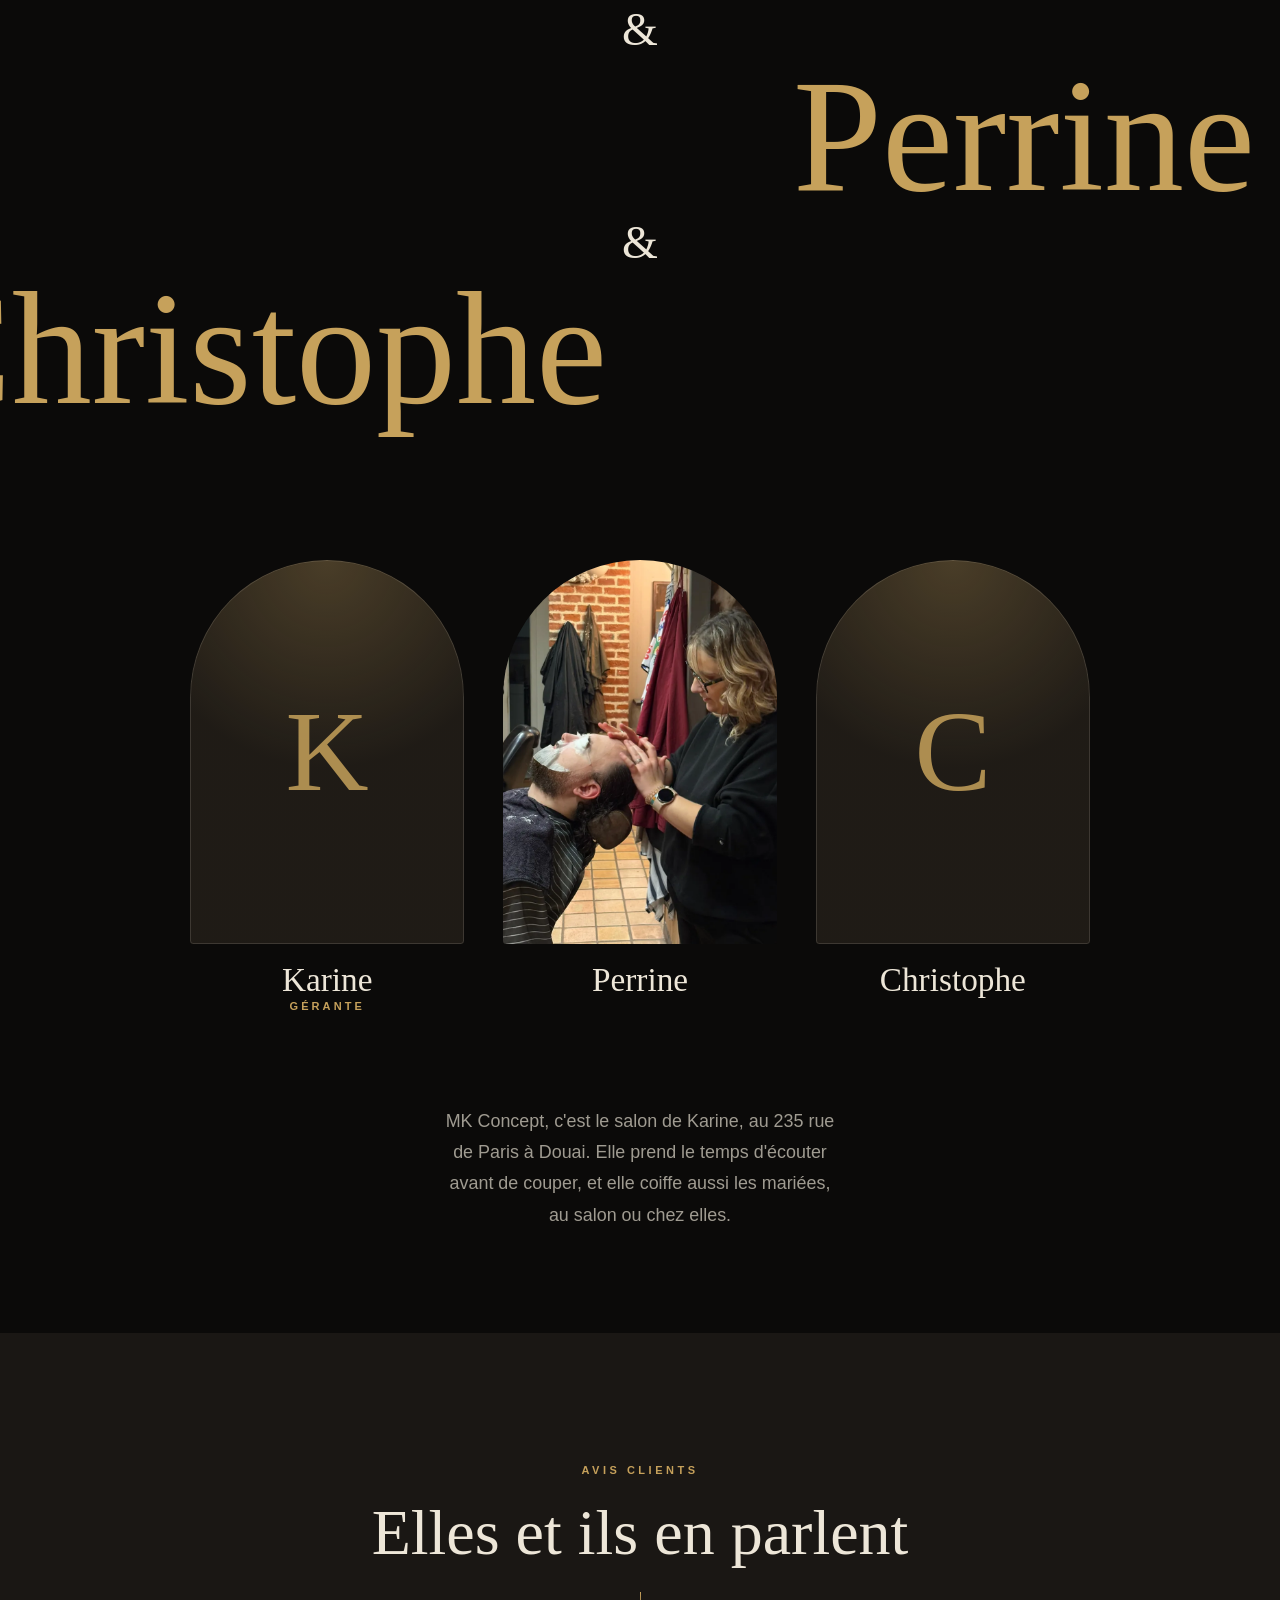
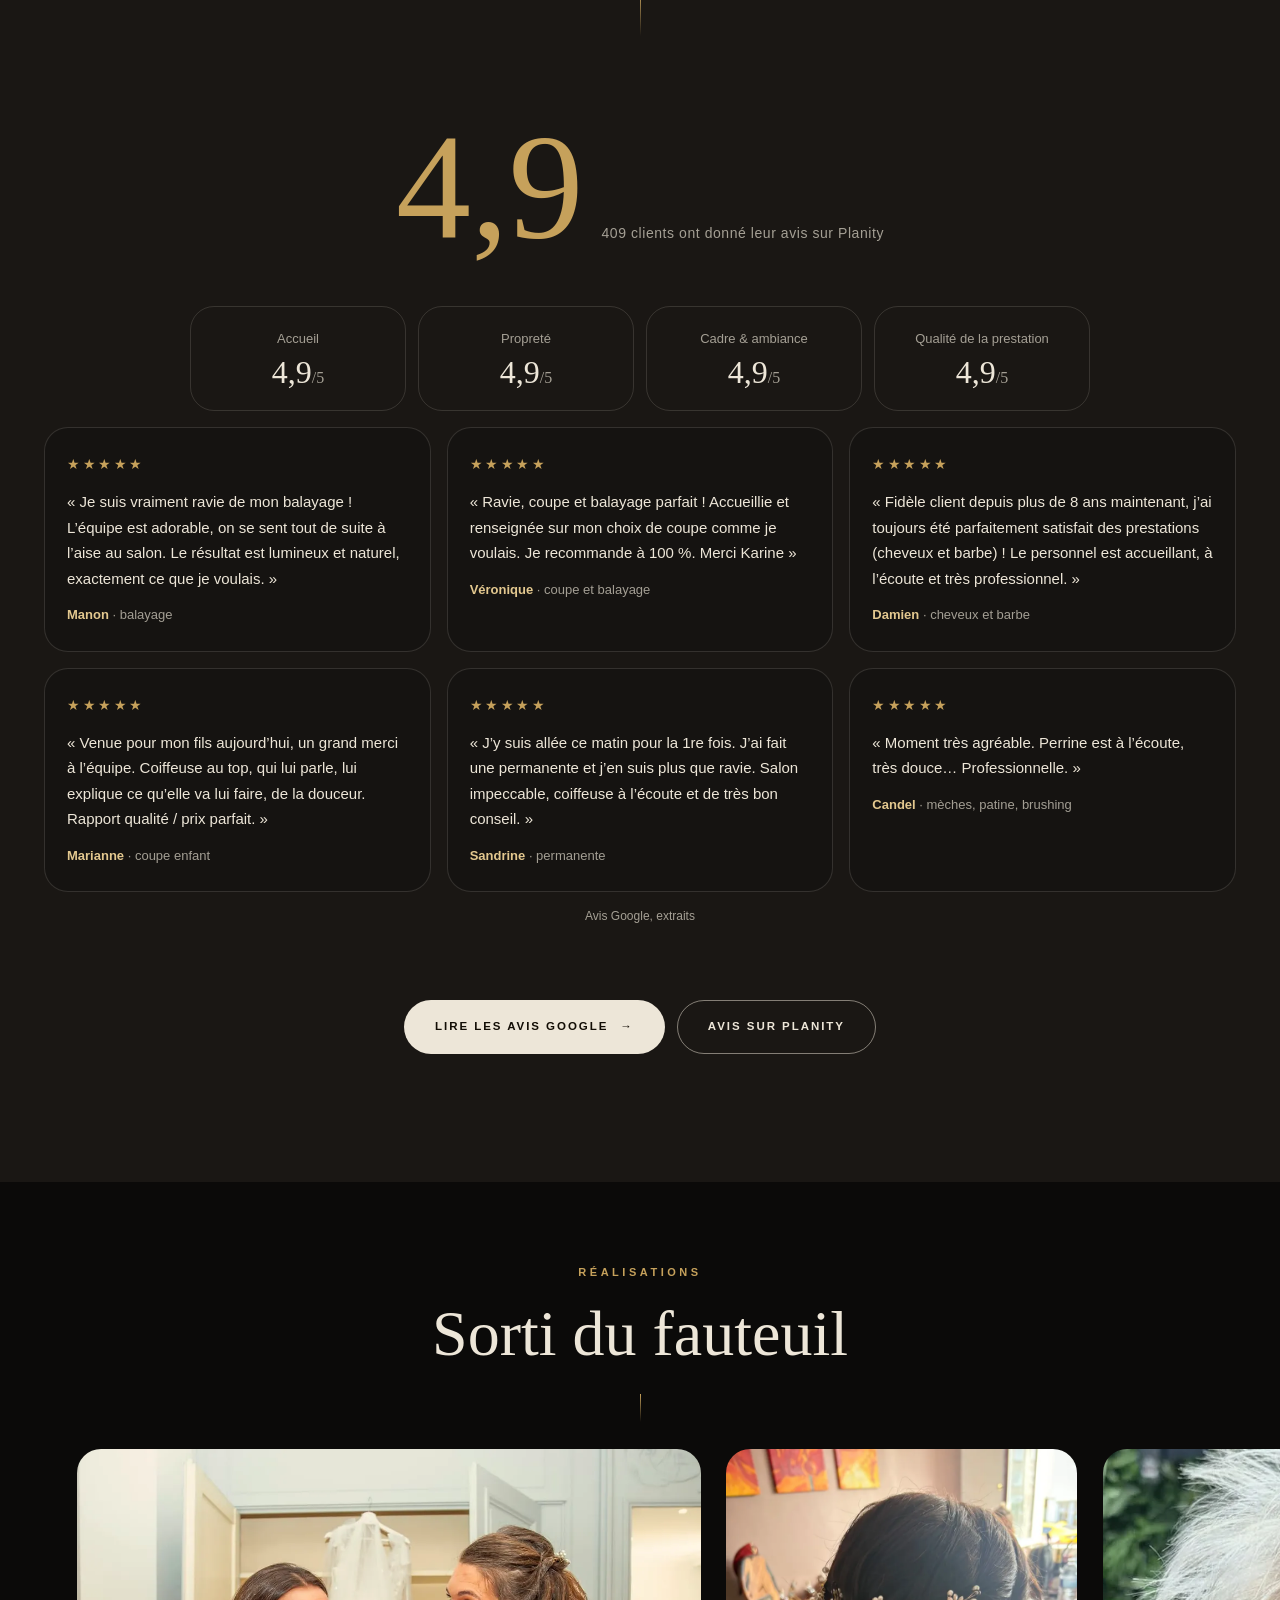
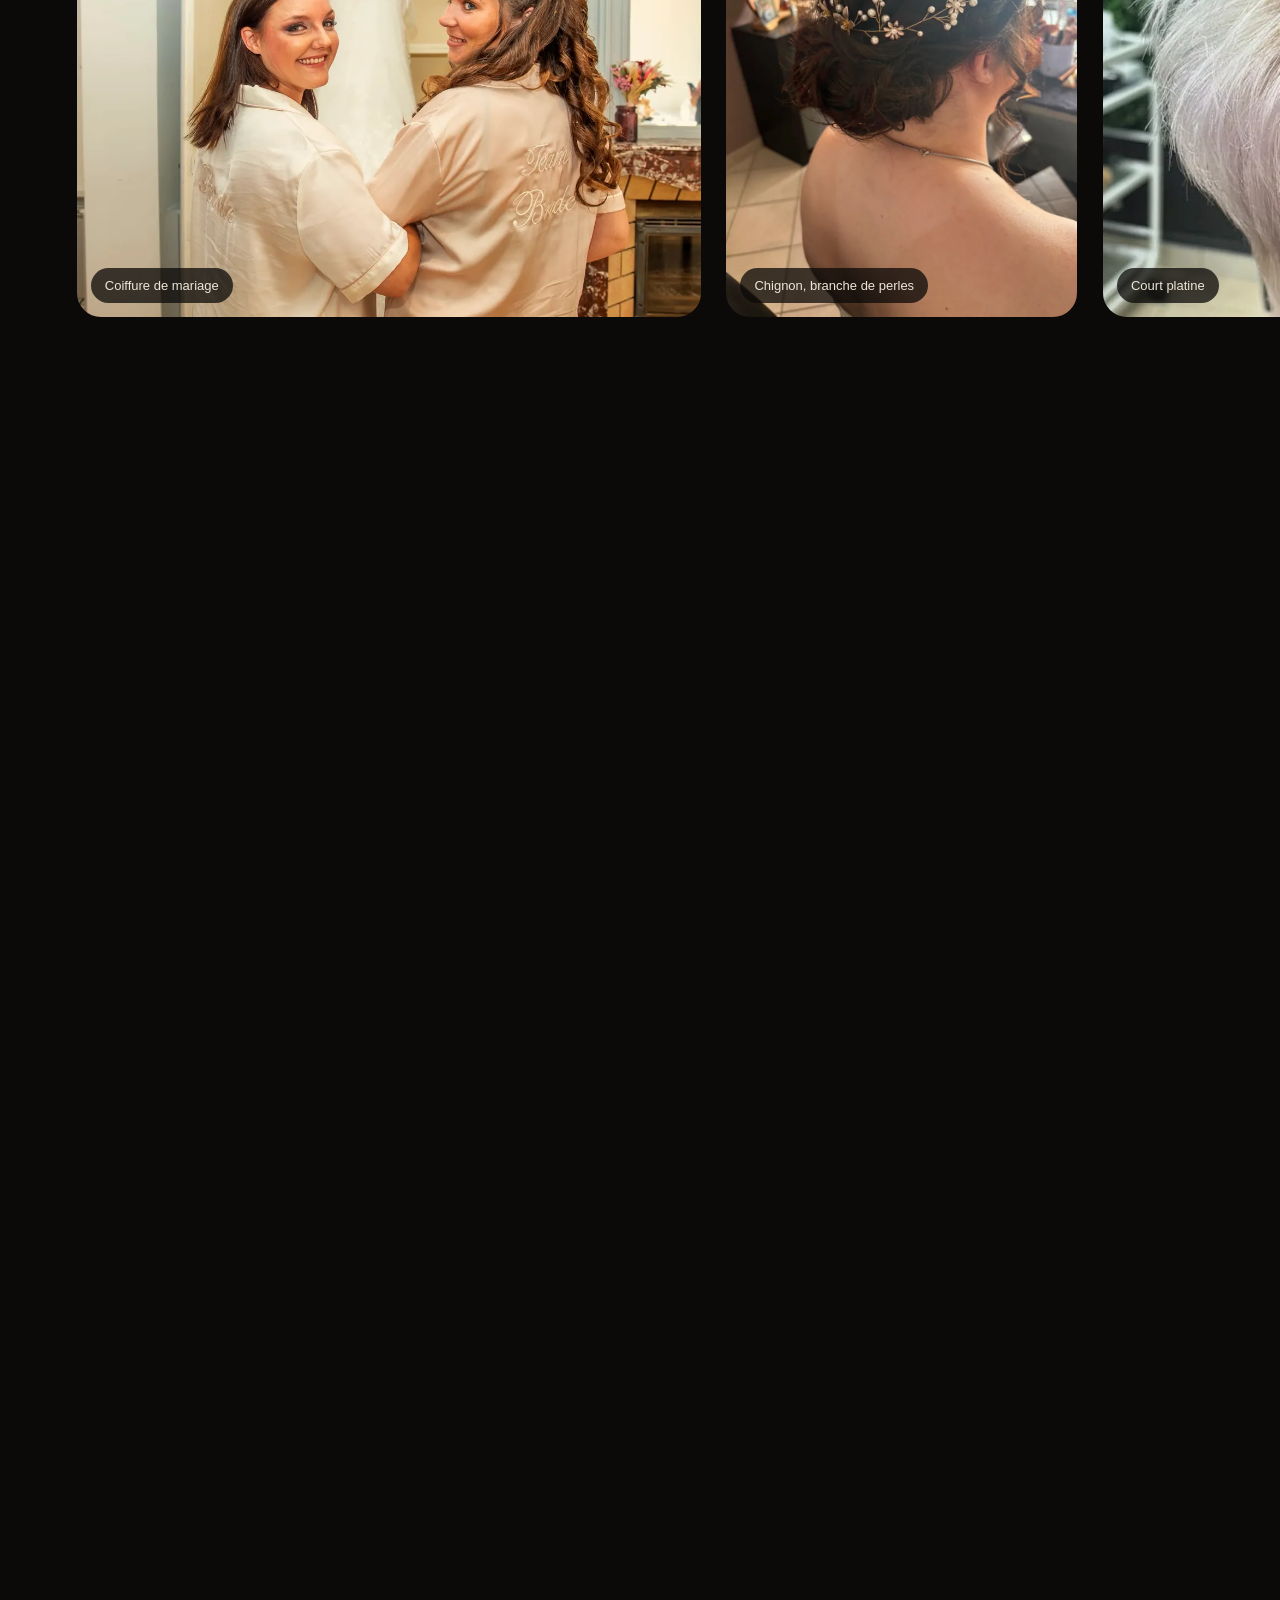
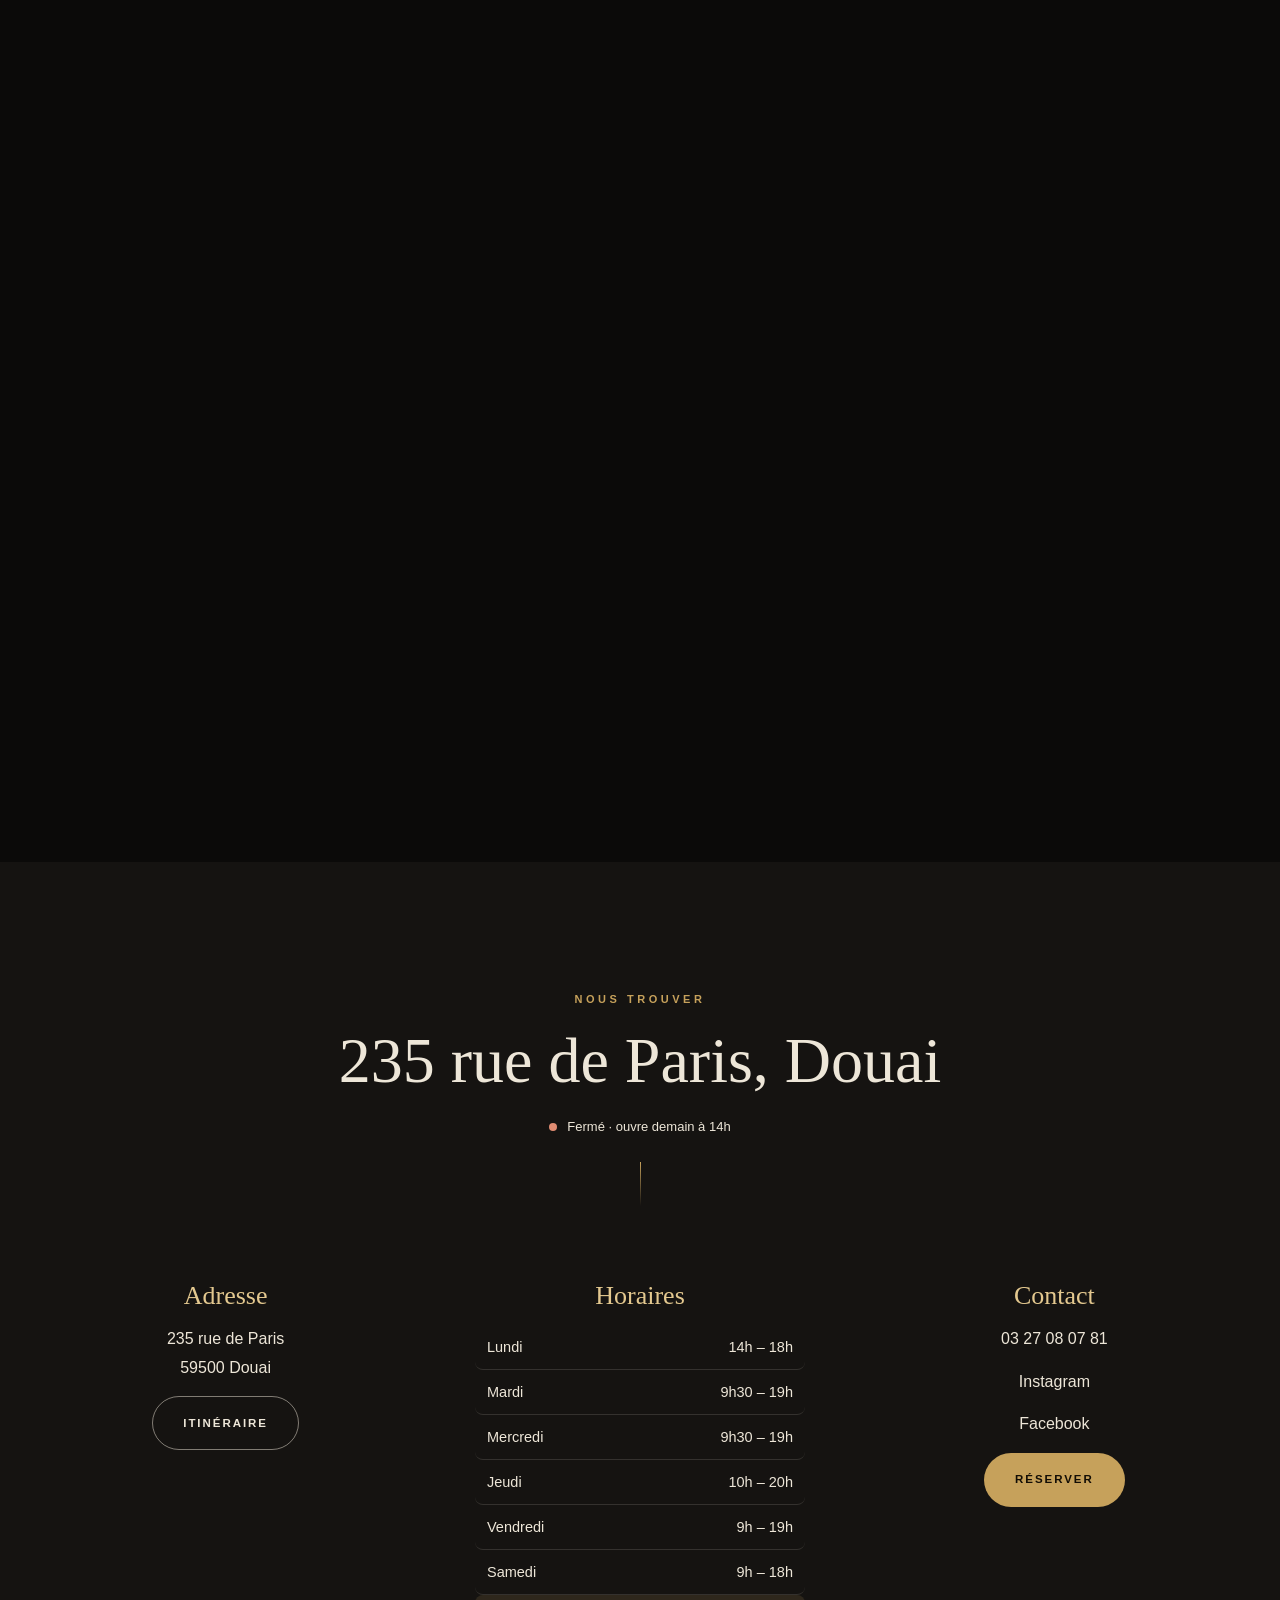
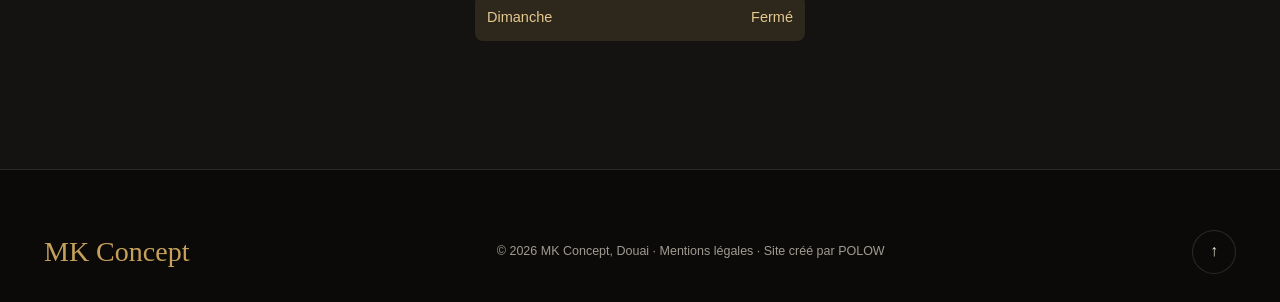
==== commit 5a9dfacb: "Hero : sans arches ni vidéo, plein écran sur une photo nette de l'intérieur Co-Authored-By: Claude O" ====
--- a/index.html
+++ b/index.html
@@ -80,7 +80,7 @@
 
   <header class="nav" id="nav">
     <div class="wrap nav__in">
-      <a class="logo" href="#top"><img class="logo__img" src="assets/img/logo-mk.webp" width="48" height="48" alt=""><span class="logo__txt">Concept<small>Coiffeur &amp; barbier</small></span></a>
+      <a class="logo" href="#top"><img class="logo__img" src="assets/img/logo-mk.webp" width="48" height="48" alt=""><span class="logo__txt">MK Concept<small>Coiffeur &amp; barbier</small></span></a>
       <nav class="menu" id="menu" aria-label="Menu principal">
         <a href="#prestations">Tarifs</a>
         <a href="#realisations">Réalisations</a>
@@ -96,18 +96,13 @@
 
   <main id="contenu">
     <section class="hero" id="top" aria-labelledby="hero-title">
-      <div class="hero__bg" aria-hidden="true"><img src="assets/img/hero-interieur.webp" width="2000" height="1500" alt="" decoding="async" fetchpriority="high"></div>
+      <div class="hero__bg" aria-hidden="true"><img src="assets/img/hero-interieur.webp" width="1420" height="660" alt="" decoding="async" fetchpriority="high"></div>
       <div class="wrap">
         <span class="sur rv">Coiffeur et barbier à Douai</span>
         <h1 id="hero-title" class="hero__title" aria-label="MK Concept">MK Concept</h1>
         <p class="lead rv">Femmes, hommes, barbes. Installez-vous, on s'occupe du reste.</p>
         <div class="btns rv"><a class="btn b1" href="https://www.planity.com/mk-concept-59500-douai" target="_blank" rel="noopener">Prendre rendez-vous <i>→</i><span class="sr-only"> sur Planity (nouvel onglet)</span></a><a class="btn b2" href="#prestations">Voir les tarifs</a></div>
-        <div class="tri">
-          <div class="arche rv" data-p="-.07" style="--d:.1s"><img src="assets/img/devanture.webp" width="1152" height="2048" alt="La devanture du salon, rue de Paris : « La coiffure &amp; la barbe »" decoding="async"></div>
-          <div class="arche arche--v rv"><img src="assets/img/hero-salon.webp" width="720" height="1280" alt="" decoding="async" id="hero-poster"><video id="hero-video" src="assets/video/salon-hero.mp4" poster="assets/img/hero-salon.webp" width="720" height="1280" muted loop playsinline preload="none" tabindex="-1" aria-label="Visite du salon en vidéo"></video></div>
-          <div class="arche rv" data-p="-.12" style="--d:.2s"><img src="assets/img/photo-platine.webp" width="840" height="1050" alt="Coupe courte platine réalisée au salon" decoding="async"></div>
-          <a class="pastille rv" href="#avis" style="--d:.7s"><b>4,9</b><small>409 avis clients</small></a>
-        </div>
+        <a class="pastille rv" href="#avis" style="--d:.5s"><b>4,9</b><small>409 avis clients</small></a>
       </div>
     </section>
 
--- a/assets/css/site.css
+++ b/assets/css/site.css
@@ -314,3 +314,14 @@
 @media (max-width: 900px) { .avis-g { grid-template-columns: 1fr 1fr; } }
 @media (max-width: 600px) { .avis-g { grid-template-columns: 1fr; } }
 @media (min-width: 820px) { .ouvre .img { background: var(--noir); } .ouvre img { object-fit: contain; object-position: 50% 50%; } }
+
+/* hero v3 : plein écran, photo nette de l'intérieur, sans arches */
+.hero { min-height: calc(100svh - var(--navh)); display: grid; align-items: center; padding-block: clamp(48px, 8vh, 96px); }
+.hero__bg img { object-position: 78% 60%; }
+.hero__bg::after { background: radial-gradient(ellipse at 50% 45%, rgba(11, 10, 9, .55), rgba(11, 10, 9, .8) 75%), linear-gradient(180deg, rgba(11, 10, 9, .35), rgba(11, 10, 9, 0) 30%, rgba(11, 10, 9, 0) 75%, var(--noir)); }
+.hero .pastille { position: static; margin-top: clamp(28px, 4vh, 44px); }
+@media (max-width: 820px) { .hero .pastille { left: auto; top: auto; } .hero__bg img { object-position: 82% 50%; } }
+.hero__bg img { object-position: 50% 45%; }
+@media (min-width: 821px) { .hero { min-height: clamp(600px, 47vw, calc(100svh - var(--navh))); } }
+@media (max-width: 820px) { .hero__bg img { object-position: 62% 50%; } }
+.hero__bg::after { background: radial-gradient(ellipse at 50% 45%, rgba(11, 10, 9, .5), rgba(11, 10, 9, .72) 75%), linear-gradient(180deg, rgba(11, 10, 9, .2), rgba(11, 10, 9, 0) 25%, rgba(11, 10, 9, 0) 75%, var(--noir)); }
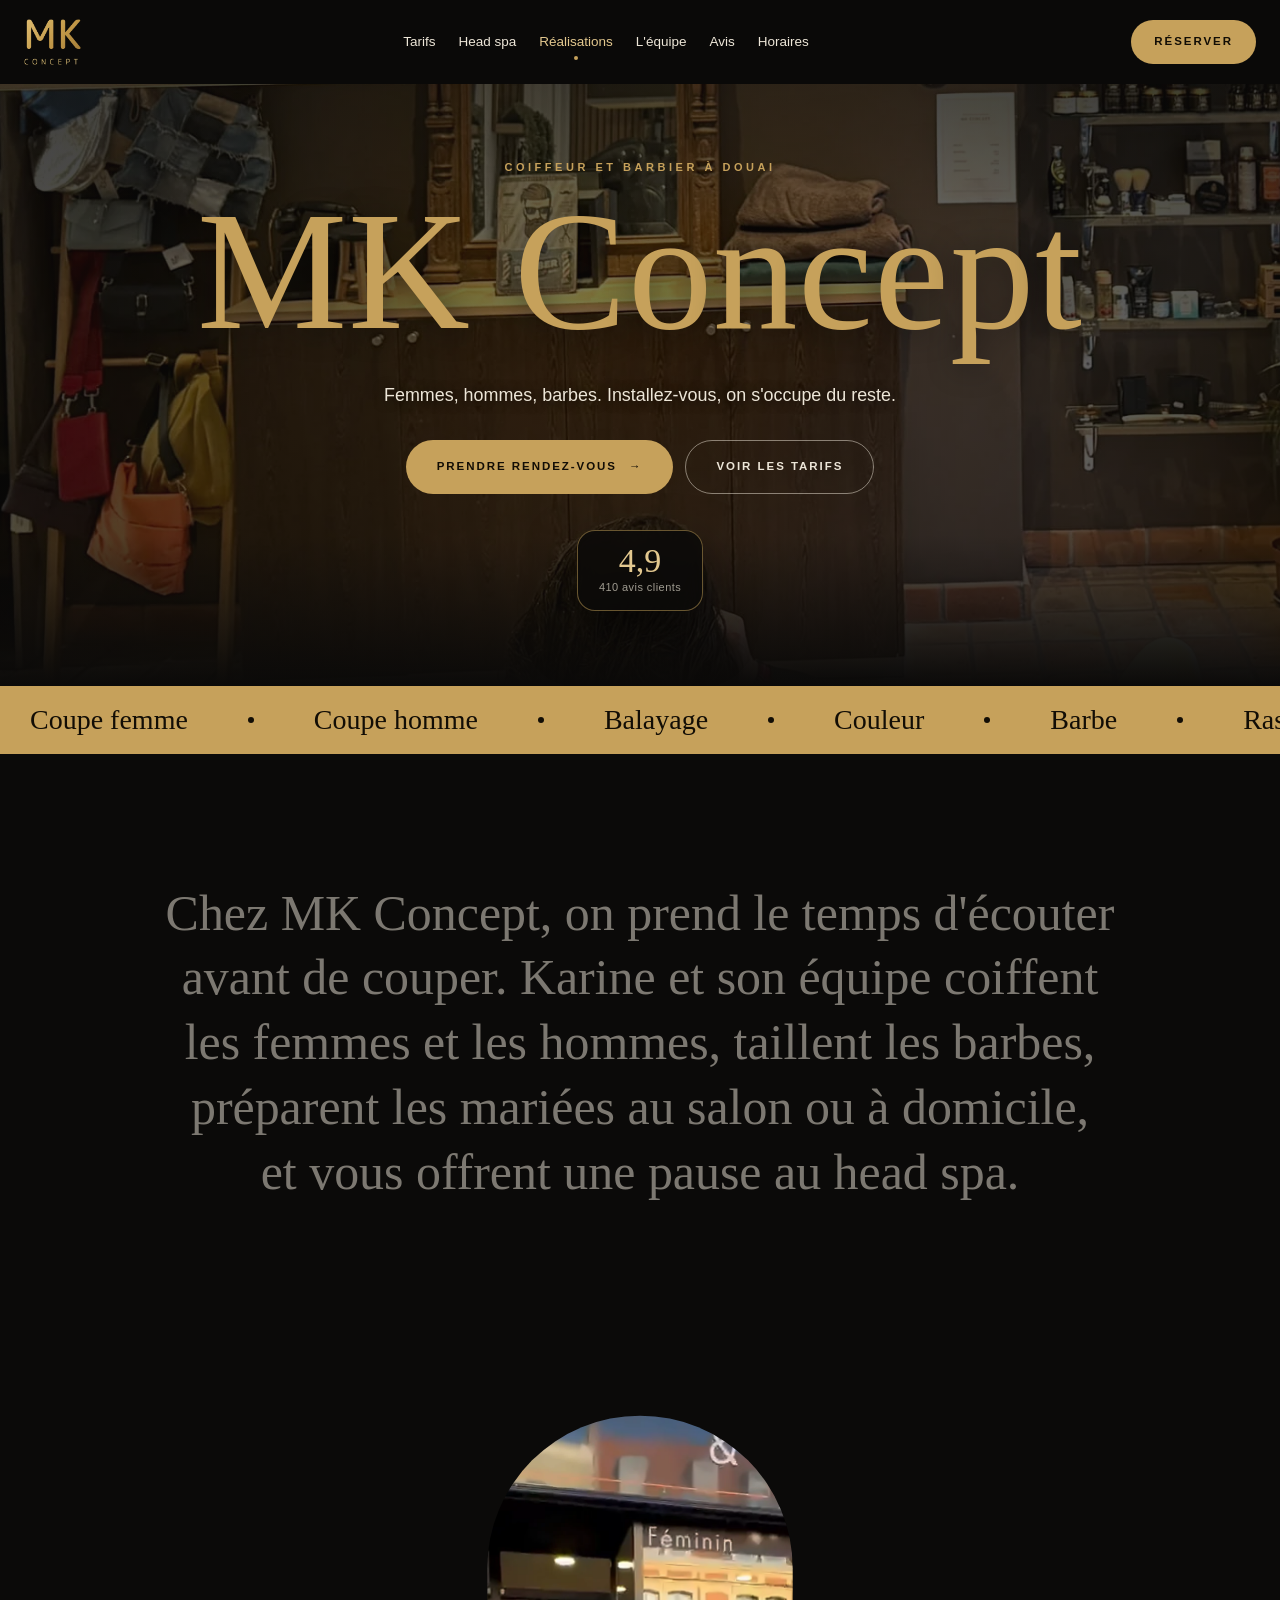
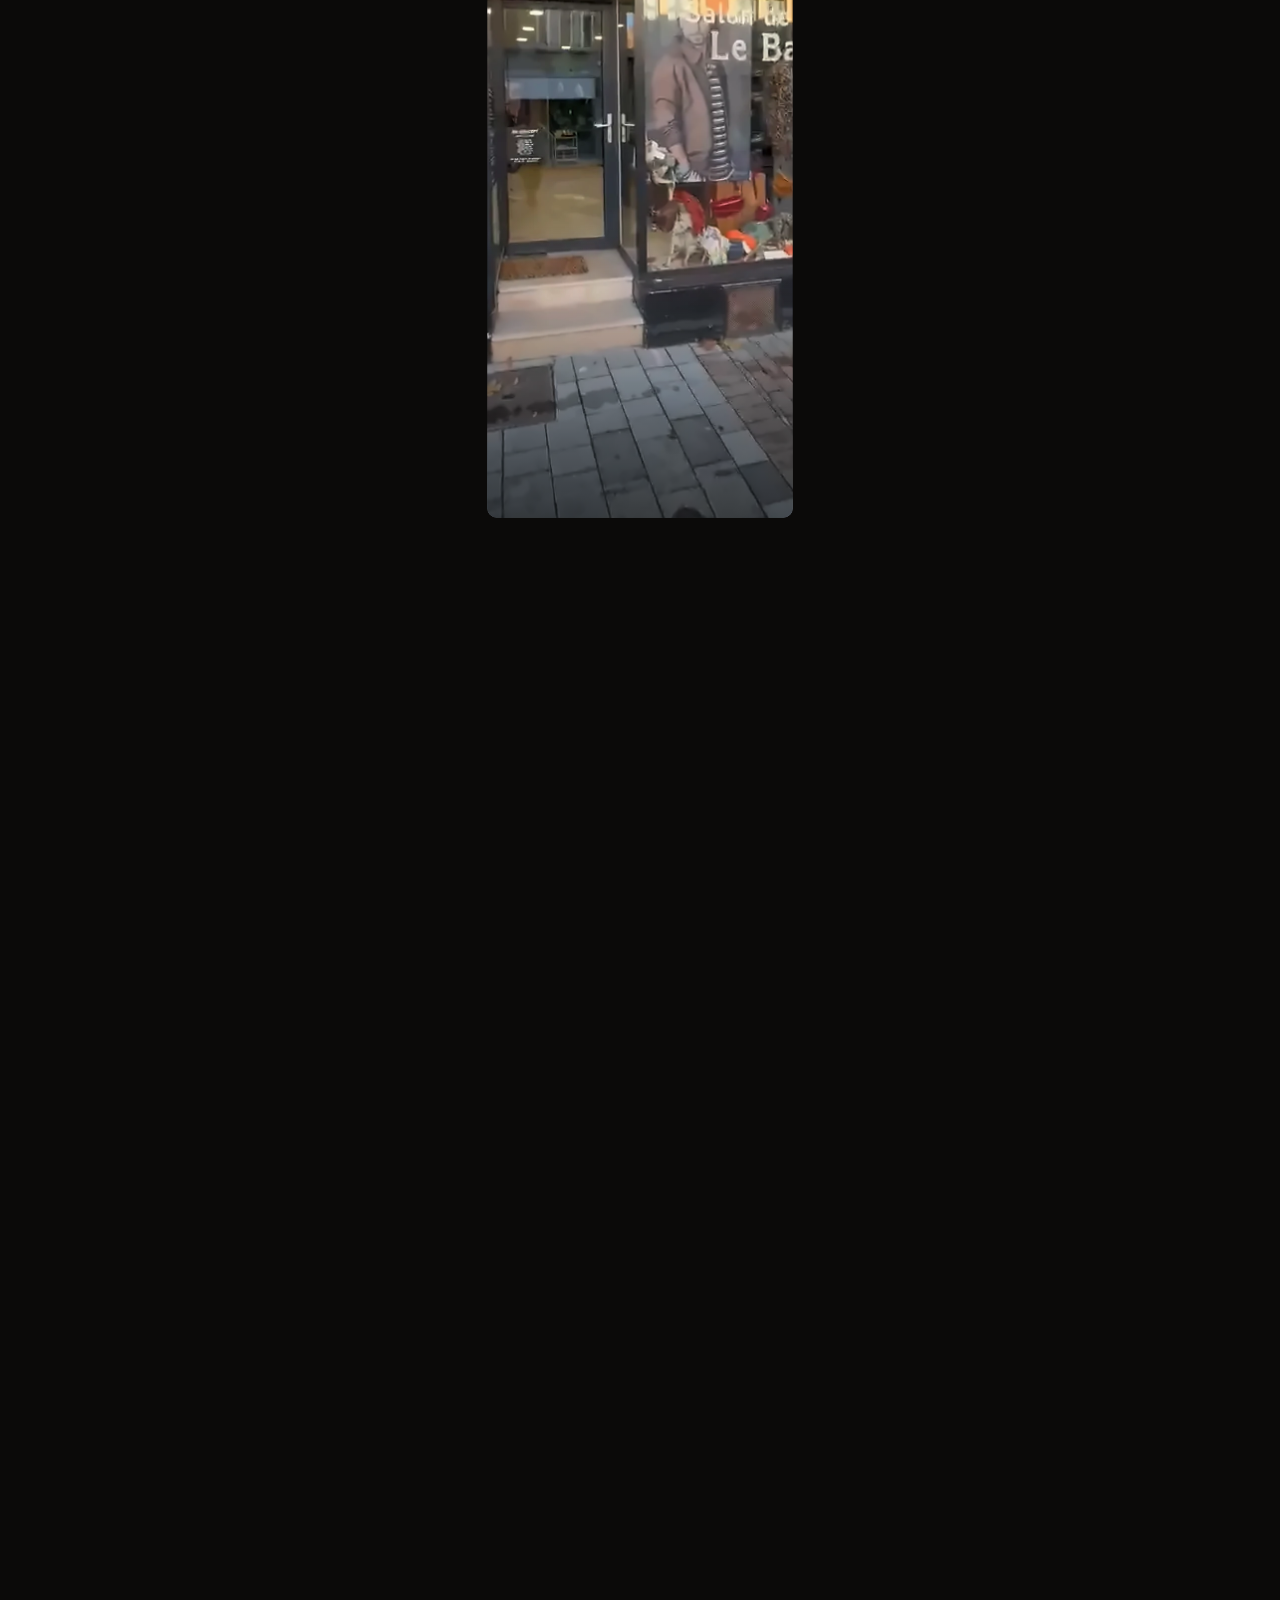
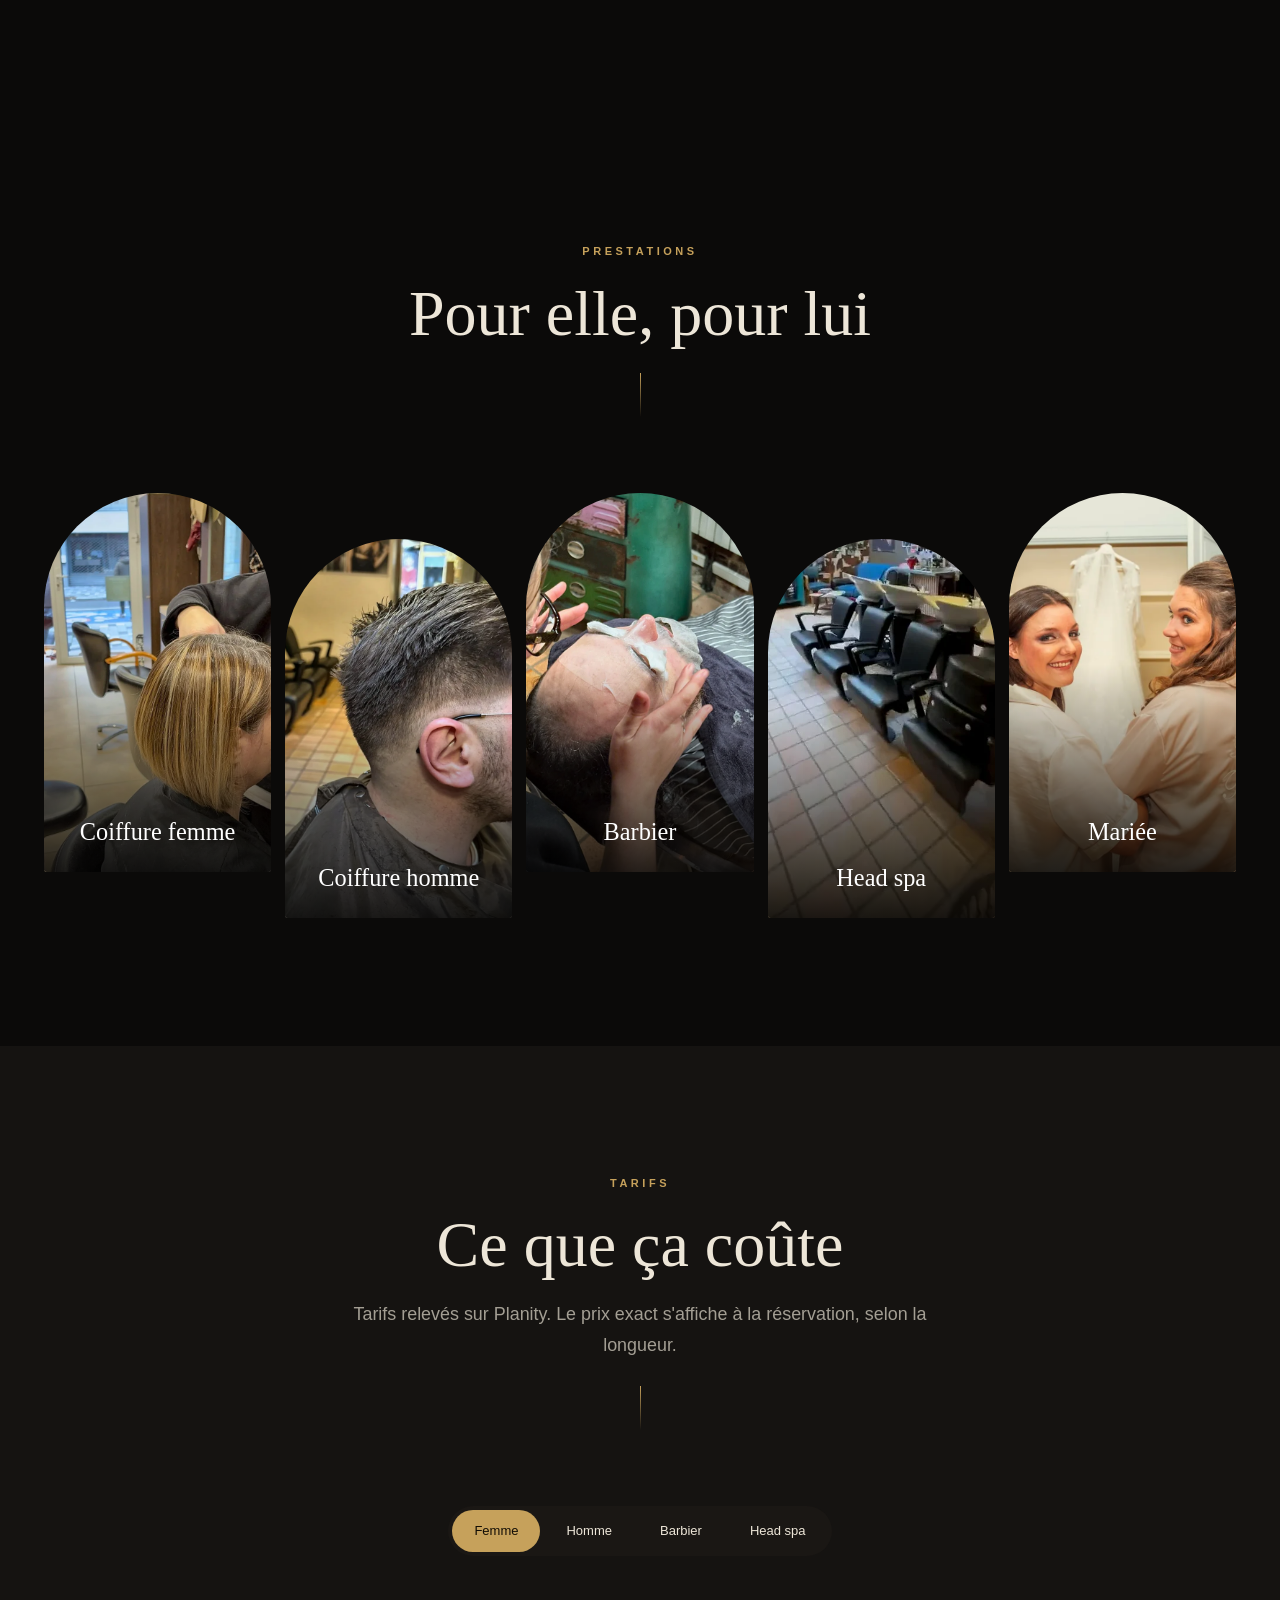
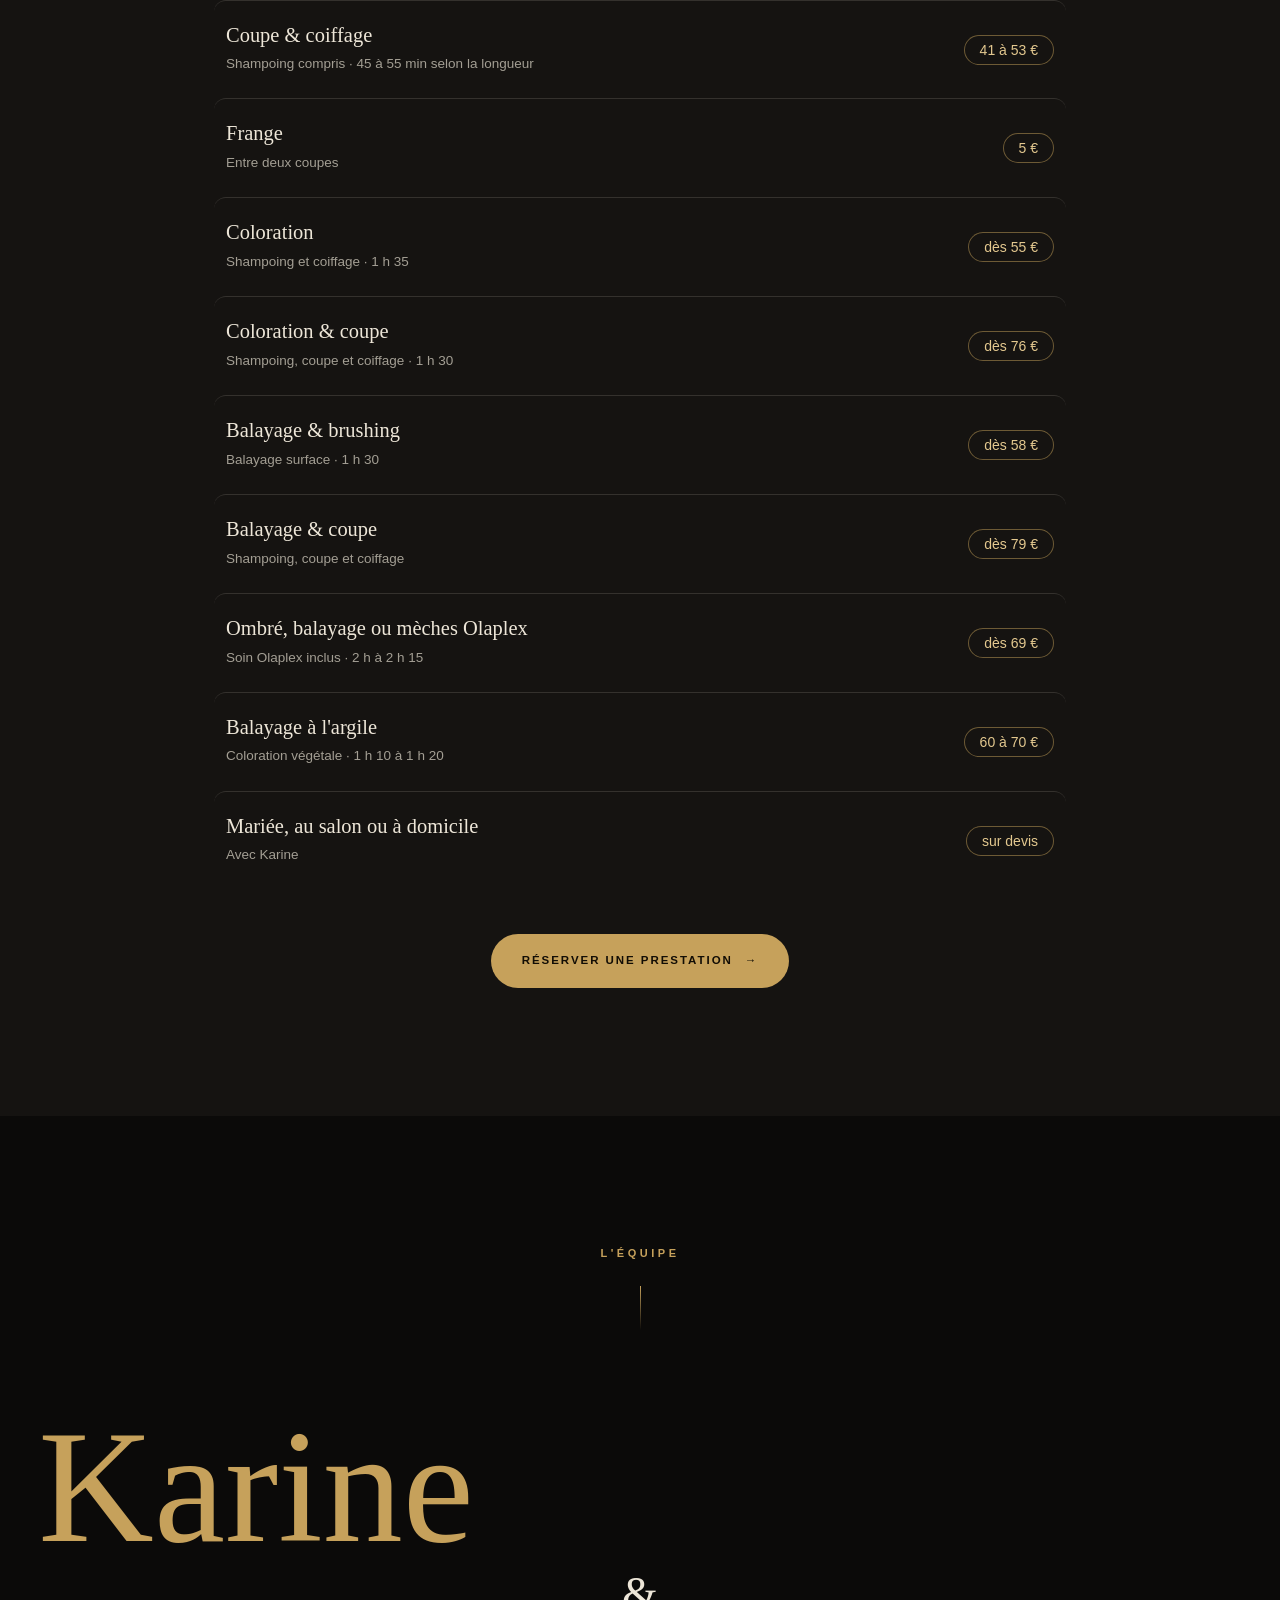
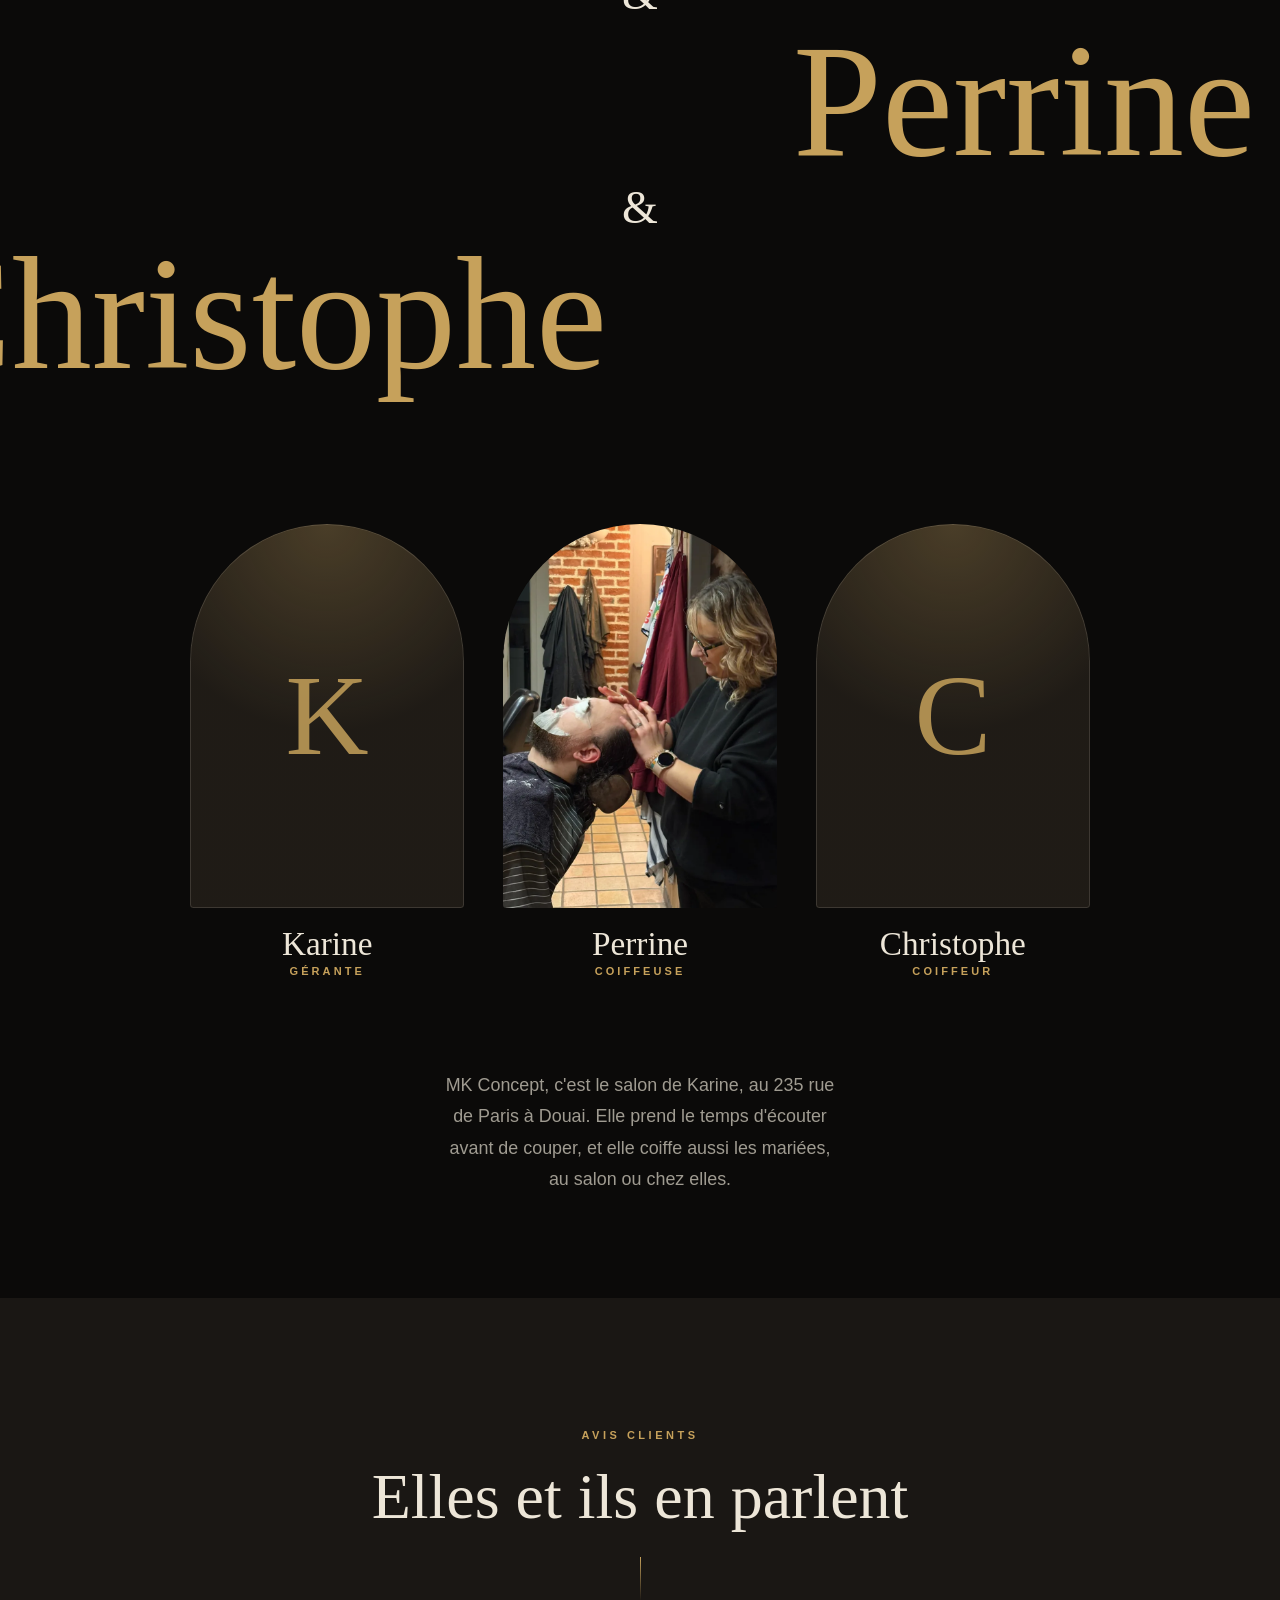
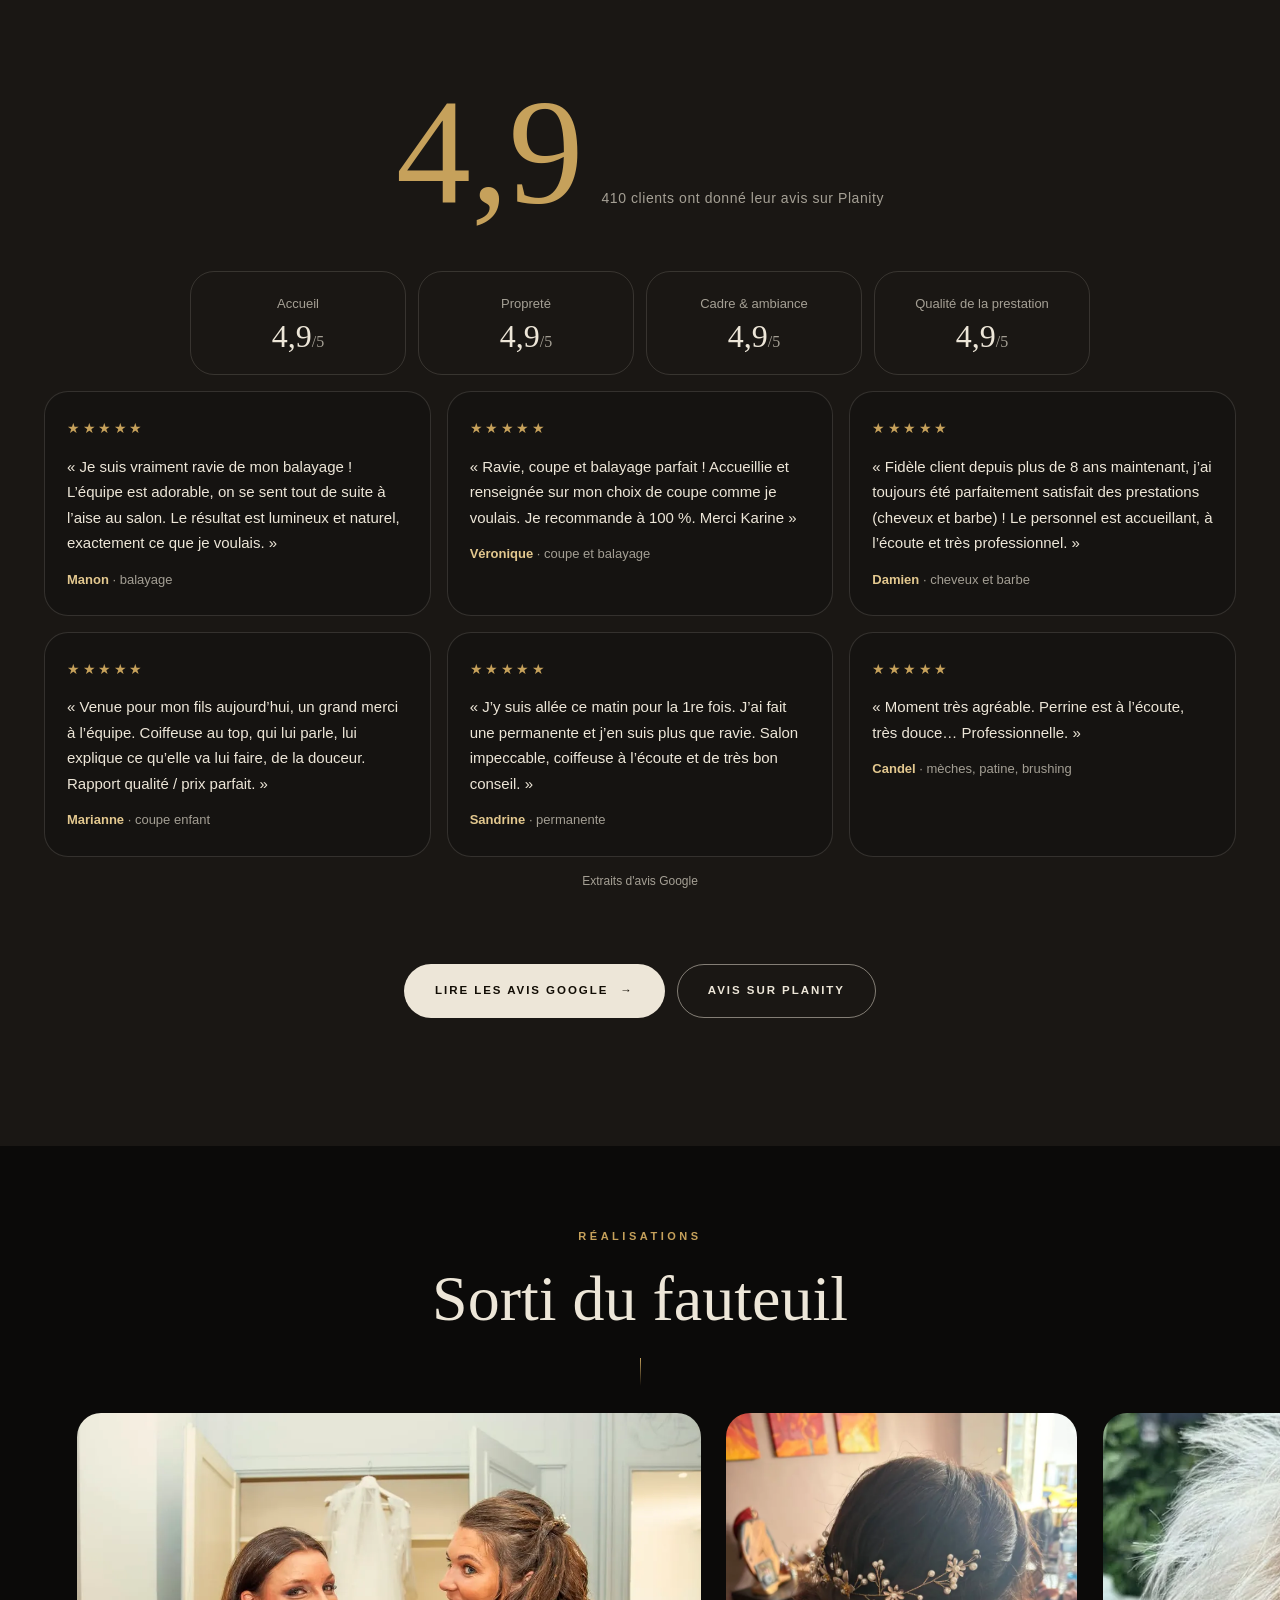
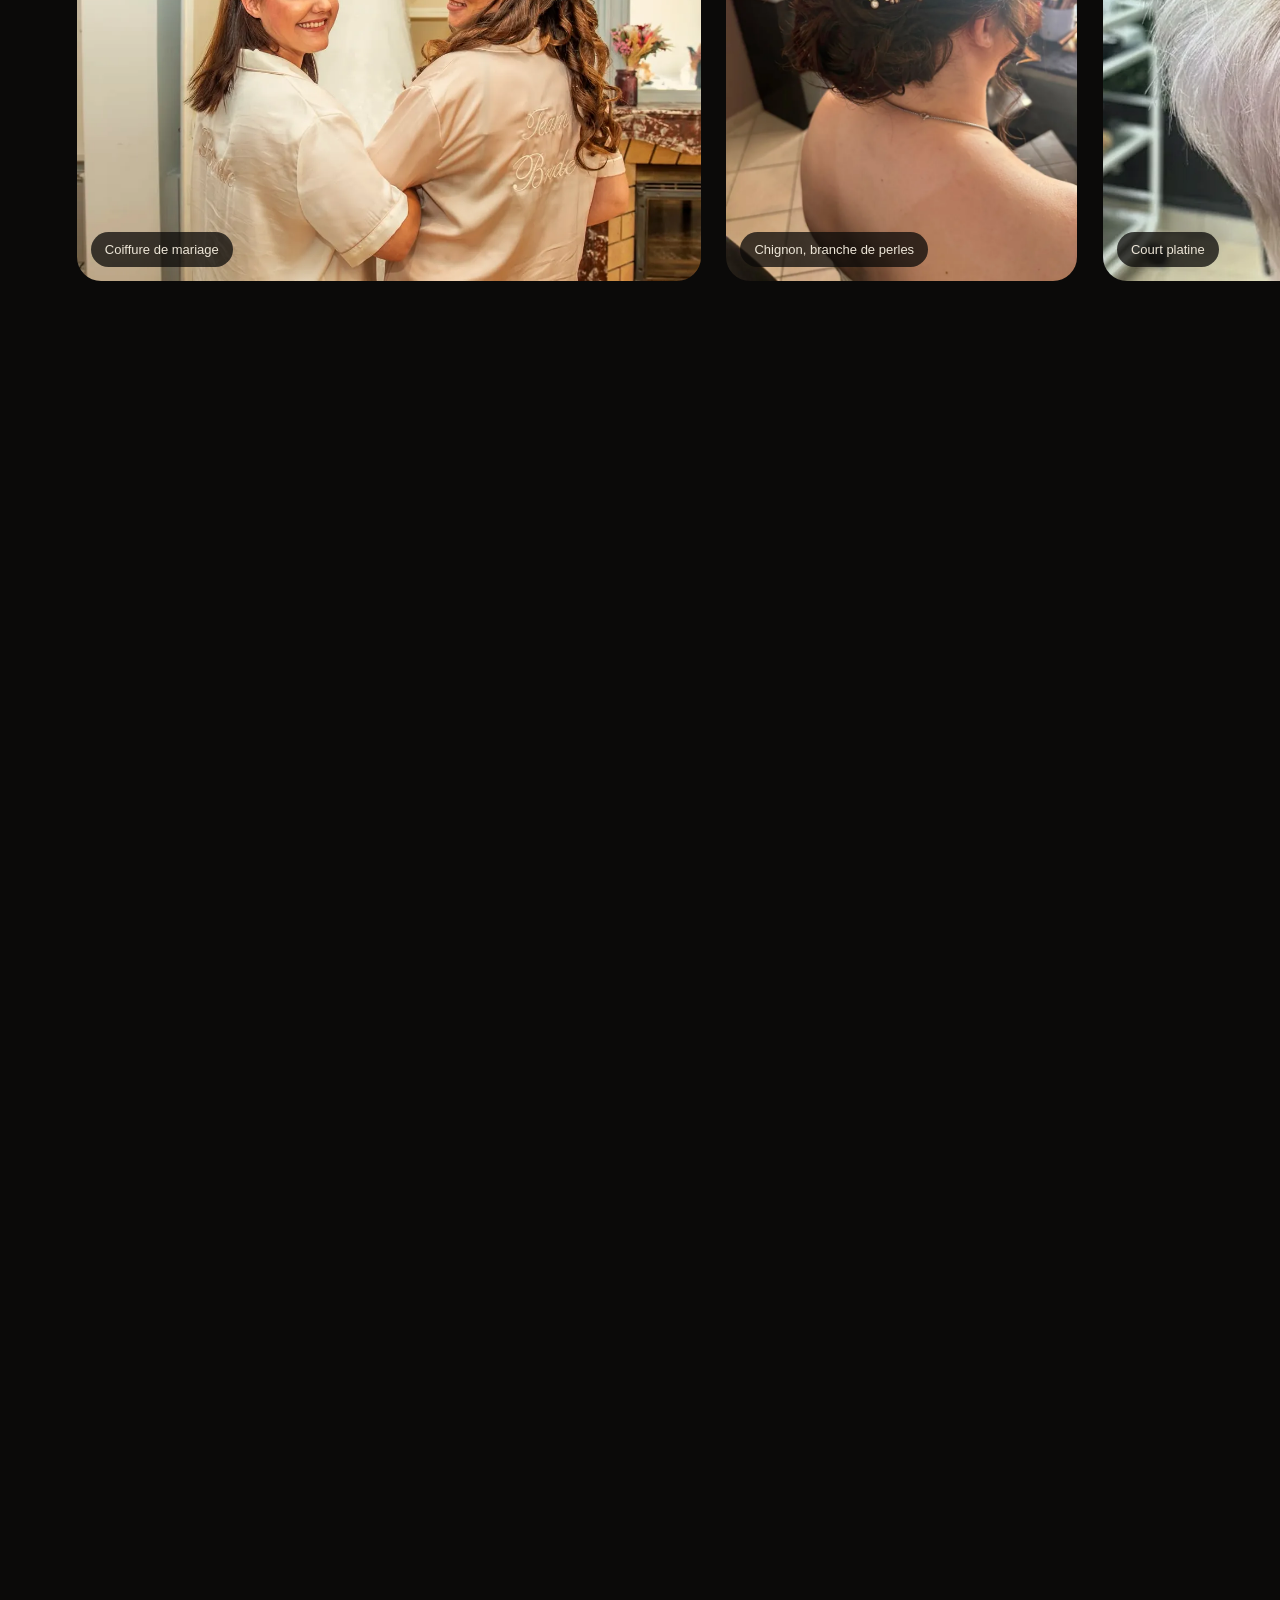
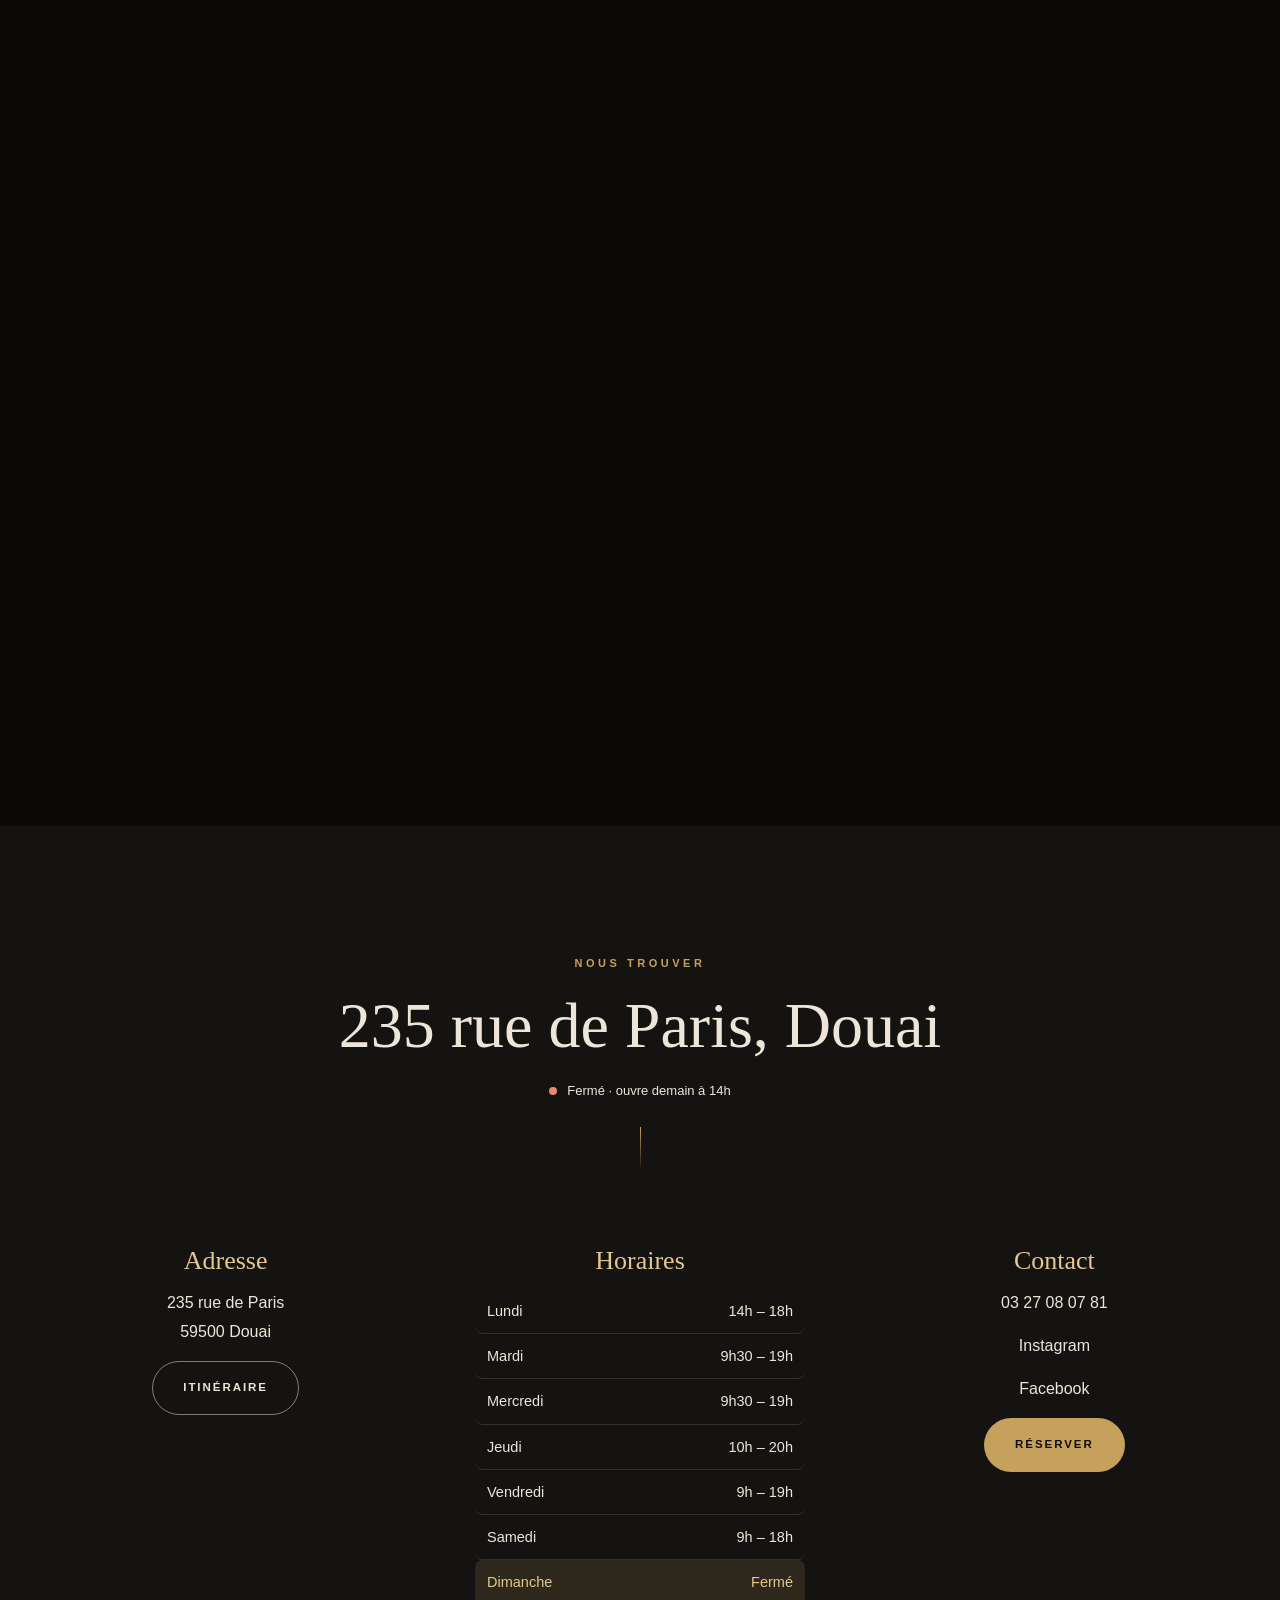
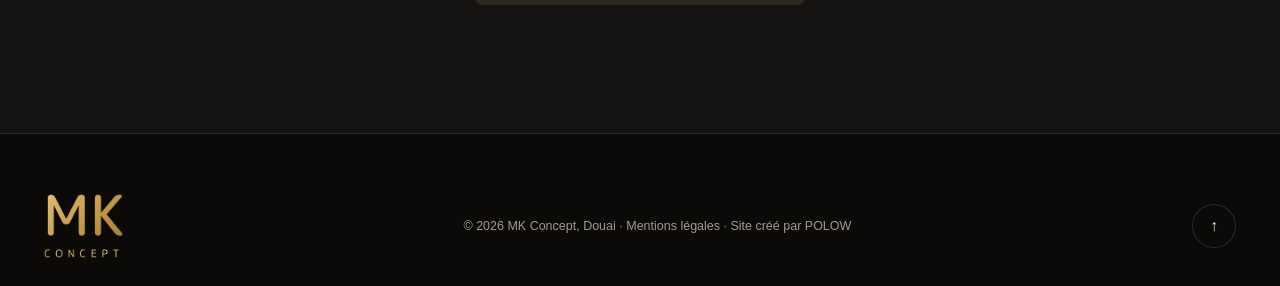
==== commit 0304a6cd: "Nouveau logo, head spa, mentions légales et nettoyage - Logo retenu le 16/11 (MK CONCEPT doré) dans " ====
--- a/index.html
+++ b/index.html
@@ -8,8 +8,8 @@
     document.documentElement.className = "js" + (matchMedia("(prefers-reduced-motion: reduce)").matches ? "" : " motion");
   </script>
 
-  <title>MK Concept · Coiffeur et barbier à Douai · 4,9/5 sur 409 avis</title>
-  <meta name="description" content="MK Concept, coiffeur et barbier à Douai, 235 rue de Paris. Coupe femme et homme, couleur, balayage, dégradé, barbe, rasage, coiffure de mariée. 4,9/5 sur 409 avis. Réservation en ligne.">
+  <title>MK Concept · Coiffeur et barbier à Douai · 4,9/5 sur 410 avis</title>
+  <meta name="description" content="MK Concept, coiffeur et barbier à Douai, 235 rue de Paris. Coupe femme et homme, couleur, balayage, dégradé, barbe, rasage, head spa, coiffure de mariée. 4,9/5 sur 410 avis. Réservation en ligne.">
   <link rel="canonical" href="https://www.mkconcept-douai.fr/">
   <meta name="theme-color" content="#0B0A09">
 
@@ -17,14 +17,15 @@
   <meta property="og:locale" content="fr_FR">
   <meta property="og:site_name" content="MK Concept">
   <meta property="og:title" content="MK Concept · Coiffeur et barbier à Douai">
-  <meta property="og:description" content="Coiffeur et barbier à Douai : femmes, hommes, barbes, mariées. 4,9/5 sur 409 avis. 235 rue de Paris.">
+  <meta property="og:description" content="Coiffeur et barbier à Douai : femmes, hommes, barbes, head spa, mariées. 4,9/5 sur 410 avis. 235 rue de Paris.">
   <meta property="og:url" content="https://www.mkconcept-douai.fr/">
   <meta property="og:image" content="https://www.mkconcept-douai.fr/assets/img/og.jpg">
   <meta property="og:image:width" content="1200">
   <meta property="og:image:height" content="630">
   <meta name="twitter:card" content="summary_large_image">
 
-  <link rel="icon" href="assets/img/favicon.svg" type="image/svg+xml">
+  <link rel="icon" href="assets/img/favicon.png" type="image/png">
+  <link rel="apple-touch-icon" href="assets/img/apple-touch-icon.png">
   <link rel="preload" href="assets/fonts/Marcellus.woff2" as="font" type="font/woff2" crossorigin>
   <link rel="preload" href="assets/fonts/Montserrat.woff2" as="font" type="font/woff2" crossorigin>
   <link rel="preload" as="image" href="assets/img/hero-interieur.webp">
@@ -37,12 +38,12 @@
     "@type": "HairSalon",
     "@id": "https://www.mkconcept-douai.fr/#salon",
     "name": "MK Concept",
-    "description": "Salon de coiffure mixte et barbier à Douai : coupe, couleur, balayage, dégradé, taille de barbe, rasage à l'ancienne, coiffure de mariage.",
+    "description": "Salon de coiffure mixte et barbier à Douai : coupe, couleur, balayage, dégradé, taille de barbe, rasage à l'ancienne, head spa, coiffure de mariage.",
     "url": "https://www.mkconcept-douai.fr/",
     "image": "https://www.mkconcept-douai.fr/assets/img/og.jpg",
     "telephone": "+33327080781",
     "priceRange": "€€",
-    "aggregateRating": { "@type": "AggregateRating", "ratingValue": "4.9", "bestRating": "5", "reviewCount": "409" },
+    "aggregateRating": { "@type": "AggregateRating", "ratingValue": "4.9", "bestRating": "5", "reviewCount": "410" },
     "address": {
       "@type": "PostalAddress",
       "streetAddress": "235 rue de Paris",
@@ -80,9 +81,10 @@
 
   <header class="nav" id="nav">
     <div class="wrap nav__in">
-      <a class="logo" href="#top"><img class="logo__img" src="assets/img/logo-mk.webp" width="48" height="48" alt=""><span class="logo__txt">MK Concept<small>Coiffeur &amp; barbier</small></span></a>
+      <a class="logo" href="#top"><img class="logo__img" src="assets/img/logo-mk.webp" width="197" height="160" alt="MK Concept, retour en haut"></a>
       <nav class="menu" id="menu" aria-label="Menu principal">
         <a href="#prestations">Tarifs</a>
+        <a href="#prestations" data-tab="headspa">Head spa</a>
         <a href="#realisations">Réalisations</a>
         <a href="#equipe">L'équipe</a>
         <a href="#avis">Avis</a>
@@ -102,14 +104,14 @@
         <h1 id="hero-title" class="hero__title" aria-label="MK Concept">MK Concept</h1>
         <p class="lead rv">Femmes, hommes, barbes. Installez-vous, on s'occupe du reste.</p>
         <div class="btns rv"><a class="btn b1" href="https://www.planity.com/mk-concept-59500-douai" target="_blank" rel="noopener">Prendre rendez-vous <i>→</i><span class="sr-only"> sur Planity (nouvel onglet)</span></a><a class="btn b2" href="#prestations">Voir les tarifs</a></div>
-        <a class="pastille rv" href="#avis" style="--d:.5s"><b>4,9</b><small>409 avis clients</small></a>
+        <a class="pastille rv" href="#avis" style="--d:.5s"><b>4,9</b><small>410 avis clients</small></a>
       </div>
     </section>
 
     <div class="defile" aria-hidden="true"><div id="defile"></div></div>
 
     <section class="lu-s" aria-label="Présentation">
-      <p class="lu" id="lu">Chez MK Concept, on prend le temps d'écouter avant de couper. Karine et son équipe coiffent les femmes et les hommes, taillent les barbes et préparent les mariées, au salon ou à domicile.</p>
+      <p class="lu" id="lu">Chez MK Concept, on prend le temps d'écouter avant de couper. Karine et son équipe coiffent les femmes et les hommes, taillent les barbes, préparent les mariées au salon ou à domicile, et vous offrent une pause au head spa.</p>
     </section>
 
     <div class="ouvre" id="ouvre">
@@ -126,6 +128,7 @@
           <a class="g" href="#prestations" data-tab="femme"><img src="assets/img/gamme-femme.webp" width="840" height="1050" alt="" loading="lazy" decoding="async"><b>Coiffure femme</b></a>
           <a class="g" href="#prestations" data-tab="homme"><img src="assets/img/photo-degrade-2.webp" width="840" height="1050" alt="" loading="lazy" decoding="async"><b>Coiffure homme</b></a>
           <a class="g" href="#prestations" data-tab="barbier"><img src="assets/img/gamme-barbier.webp" width="840" height="1050" alt="" loading="lazy" decoding="async"><b>Barbier</b></a>
+          <a class="g" href="#prestations" data-tab="headspa"><img src="assets/img/gamme-headspa.webp" width="515" height="644" alt="" loading="lazy" decoding="async"><b>Head spa</b></a>
           <a class="g" href="#prestations" data-tab="femme"><img src="assets/img/photo-mariage.webp" width="1144" height="858" alt="" loading="lazy" decoding="async"><b>Mariée</b></a>
         </div>
       </div>
@@ -139,10 +142,12 @@
           <button type="button" class="puce" role="tab" id="tab-femme" aria-controls="p-femme" aria-selected="true">Femme</button>
           <button type="button" class="puce" role="tab" id="tab-homme" aria-controls="p-homme" aria-selected="false" tabindex="-1">Homme</button>
           <button type="button" class="puce" role="tab" id="tab-barbier" aria-controls="p-barbier" aria-selected="false" tabindex="-1">Barbier</button>
+          <button type="button" class="puce" role="tab" id="tab-headspa" aria-controls="p-headspa" aria-selected="false" tabindex="-1">Head spa</button>
         </div>
         <div class="svcs" id="p-femme" role="tabpanel" aria-labelledby="tab-femme"><ul><li class="svc"><div><h3 class="svc__name">Coupe &amp; coiffage</h3><p class="svc__meta">Shampoing compris · 45 à 55 min selon la longueur</p></div><span class="svc__price">41 à 53&nbsp;€</span><a class="svc__link" href="https://www.planity.com/mk-concept-59500-douai" target="_blank" rel="noopener"><span class="sr-only">Réserver : coupe et coiffage femme (Planity, nouvel onglet)</span></a></li><li class="svc"><div><h3 class="svc__name">Frange</h3><p class="svc__meta">Entre deux coupes</p></div><span class="svc__price">5&nbsp;€</span><a class="svc__link" href="https://www.planity.com/mk-concept-59500-douai" target="_blank" rel="noopener"><span class="sr-only">Réserver : frange (Planity, nouvel onglet)</span></a></li><li class="svc"><div><h3 class="svc__name">Coloration</h3><p class="svc__meta">Shampoing et coiffage · 1 h 35</p></div><span class="svc__price">dès 55&nbsp;€</span><a class="svc__link" href="https://www.planity.com/mk-concept-59500-douai" target="_blank" rel="noopener"><span class="sr-only">Réserver : coloration (Planity, nouvel onglet)</span></a></li><li class="svc"><div><h3 class="svc__name">Coloration &amp; coupe</h3><p class="svc__meta">Shampoing, coupe et coiffage · 1 h 30</p></div><span class="svc__price">dès 76&nbsp;€</span><a class="svc__link" href="https://www.planity.com/mk-concept-59500-douai" target="_blank" rel="noopener"><span class="sr-only">Réserver : coloration et coupe (Planity, nouvel onglet)</span></a></li><li class="svc"><div><h3 class="svc__name">Balayage &amp; brushing</h3><p class="svc__meta">Balayage surface · 1 h 30</p></div><span class="svc__price">dès 58&nbsp;€</span><a class="svc__link" href="https://www.planity.com/mk-concept-59500-douai" target="_blank" rel="noopener"><span class="sr-only">Réserver : balayage et brushing (Planity, nouvel onglet)</span></a></li><li class="svc"><div><h3 class="svc__name">Balayage &amp; coupe</h3><p class="svc__meta">Shampoing, coupe et coiffage</p></div><span class="svc__price">dès 79&nbsp;€</span><a class="svc__link" href="https://www.planity.com/mk-concept-59500-douai" target="_blank" rel="noopener"><span class="sr-only">Réserver : balayage et coupe (Planity, nouvel onglet)</span></a></li><li class="svc"><div><h3 class="svc__name">Ombré, balayage ou mèches Olaplex</h3><p class="svc__meta">Soin Olaplex inclus · 2 h à 2 h 15</p></div><span class="svc__price">dès 69&nbsp;€</span><a class="svc__link" href="https://www.planity.com/mk-concept-59500-douai" target="_blank" rel="noopener"><span class="sr-only">Réserver : ombré, balayage ou mèches Olaplex (Planity, nouvel onglet)</span></a></li><li class="svc"><div><h3 class="svc__name">Balayage à l'argile</h3><p class="svc__meta">Coloration végétale · 1 h 10 à 1 h 20</p></div><span class="svc__price">60 à 70&nbsp;€</span><a class="svc__link" href="https://www.planity.com/mk-concept-59500-douai" target="_blank" rel="noopener"><span class="sr-only">Réserver : balayage à l'argile (Planity, nouvel onglet)</span></a></li><li class="svc"><div><h3 class="svc__name">Mariée, au salon ou à domicile</h3><p class="svc__meta">Avec Karine</p></div><span class="svc__price">sur devis</span><a class="svc__link" href="tel:+33327080781"><span class="sr-only">Appeler le salon pour un devis mariée</span></a></li></ul></div>
         <div class="svcs" id="p-homme" role="tabpanel" aria-labelledby="tab-homme" hidden><ul><li class="svc"><div><h3 class="svc__name">Coupe &amp; coiffage</h3><p class="svc__meta">Shampoing compris · 20 min</p></div><span class="svc__price">25&nbsp;€</span><a class="svc__link" href="https://www.planity.com/mk-concept-59500-douai" target="_blank" rel="noopener"><span class="sr-only">Réserver : coupe et coiffage homme (Planity, nouvel onglet)</span></a></li><li class="svc"><div><h3 class="svc__name">Coupe étudiant</h3><p class="svc__meta">16 à 25 ans · 20 min</p></div><span class="svc__price">20&nbsp;€</span><a class="svc__link" href="https://www.planity.com/mk-concept-59500-douai" target="_blank" rel="noopener"><span class="sr-only">Réserver : coupe étudiant (Planity, nouvel onglet)</span></a></li><li class="svc"><div><h3 class="svc__name">Shampoing &amp; coiffage</h3><p class="svc__meta">15 min</p></div><span class="svc__price">12&nbsp;€</span><a class="svc__link" href="https://www.planity.com/mk-concept-59500-douai" target="_blank" rel="noopener"><span class="sr-only">Réserver : shampoing et coiffage (Planity, nouvel onglet)</span></a></li><li class="svc"><div><h3 class="svc__name">Mèches homme</h3><p class="svc__meta">30 min</p></div><span class="svc__price">20 à 60&nbsp;€</span><a class="svc__link" href="https://www.planity.com/mk-concept-59500-douai" target="_blank" rel="noopener"><span class="sr-only">Réserver : mèches homme (Planity, nouvel onglet)</span></a></li><li class="svc"><div><h3 class="svc__name">Formules abonné</h3><p class="svc__meta">Au salon uniquement, pas en ligne</p></div><span class="svc__price">dès 15&nbsp;€</span><a class="svc__link" href="tel:+33327080781"><span class="sr-only">Appeler le salon pour une formule abonné</span></a></li></ul></div>
         <div class="svcs" id="p-barbier" role="tabpanel" aria-labelledby="tab-barbier" hidden><ul><li class="svc"><div><h3 class="svc__name">Taille de barbe</h3></div><span class="svc__price">sur Planity</span><a class="svc__link" href="https://www.planity.com/mk-concept-59500-douai" target="_blank" rel="noopener"><span class="sr-only">Réserver : taille de barbe (Planity, nouvel onglet)</span></a></li><li class="svc"><div><h3 class="svc__name">Rasage à l'ancienne</h3><p class="svc__meta">Au rasoir</p></div><span class="svc__price">sur Planity</span><a class="svc__link" href="https://www.planity.com/mk-concept-59500-douai" target="_blank" rel="noopener"><span class="sr-only">Réserver : rasage à l'ancienne (Planity, nouvel onglet)</span></a></li></ul></div>
+        <div class="svcs" id="p-headspa" role="tabpanel" aria-labelledby="tab-headspa" hidden><ul><li class="svc"><div><h3 class="svc__name">Head spa Kami</h3><p class="svc__meta">Massage du cuir chevelu inspiré du shiatsu, soin et coiffage · 1 h</p></div><span class="svc__price">70&nbsp;€</span><a class="svc__link" href="https://www.planity.com/mk-concept-59500-douai" target="_blank" rel="noopener"><span class="sr-only">Réserver : head spa Kami (Planity, nouvel onglet)</span></a></li><li class="svc"><div><h3 class="svc__name">Head spa Kami Kao</h3><p class="svc__meta">Head spa, soin du visage et coiffage · 1 h 30</p></div><span class="svc__price">99&nbsp;€</span><a class="svc__link" href="https://www.planity.com/mk-concept-59500-douai" target="_blank" rel="noopener"><span class="sr-only">Réserver : head spa Kami Kao (Planity, nouvel onglet)</span></a></li></ul></div>
         <p class="btns carte__cta"><a class="btn b1" href="https://www.planity.com/mk-concept-59500-douai" target="_blank" rel="noopener">Réserver une prestation <i>→</i><span class="sr-only"> sur Planity (nouvel onglet)</span></a></p>
       </div>
     </section>
@@ -154,8 +159,8 @@
         <ul class="equipe">
           <!-- Photos : remplacer le bloc .ph-vide par <img src="assets/img/equipe-prenom.webp" alt="Prénom, fonction"> -->
           <li class="rv"><div class="arche ph-vide"><span aria-hidden="true">K</span></div><h3>Karine</h3><p>Gérante</p></li>
-          <li class="rv" style="--d:.1s"><div class="arche ph-photo"><img src="assets/img/equipe-perrine.webp" width="840" height="1120" alt="Perrine pendant un soin visage, au coin barbier" loading="lazy" decoding="async"></div><h3>Perrine</h3></li>
-          <li class="rv" style="--d:.2s"><div class="arche ph-vide"><span aria-hidden="true">C</span></div><h3>Christophe</h3></li>
+          <li class="rv" style="--d:.1s"><div class="arche ph-photo"><img src="assets/img/equipe-perrine.webp" width="840" height="1120" alt="Perrine pendant un soin visage, au coin barbier" loading="lazy" decoding="async"></div><h3>Perrine</h3><p>Coiffeuse</p></li>
+          <li class="rv" style="--d:.2s"><div class="arche ph-vide"><span aria-hidden="true">C</span></div><h3>Christophe</h3><p>Coiffeur</p></li>
         </ul>
         <p class="lead rv equipe__mot">MK Concept, c'est le salon de Karine, au 235 rue de Paris à Douai. Elle prend le temps d'écouter avant de couper, et elle coiffe aussi les mariées, au salon ou chez elles.</p>
       </div>
@@ -164,7 +169,7 @@
     <section class="avis" id="avis" aria-labelledby="t-avis">
       <div class="wrap">
         <div class="tete"><span class="sur rv">Avis clients</span><h2 class="h2 tt" id="t-avis">Elles et ils en parlent</h2></div>
-        <div class="score rv"><b data-n="4.9" data-dec="1" aria-label="4,9 sur 5">4,9</b><small>409 clients ont donné leur avis sur Planity</small></div>
+        <div class="score rv"><b data-n="4.9" data-dec="1" aria-label="4,9 sur 5">4,9</b><small>410 clients ont donné leur avis sur Planity</small></div>
         <ul class="crit"><li><span>Accueil</span><strong>4,9<small>/5</small></strong></li><li><span>Propreté</span><strong>4,9<small>/5</small></strong></li><li><span>Cadre &amp; ambiance</span><strong>4,9<small>/5</small></strong></li><li><span>Qualité de la prestation</span><strong>4,9<small>/5</small></strong></li></ul>
         <ul class="avis-g" id="avis-cards">
           <li class="a rv" style="--d:0.00s"><span class="a__st" aria-label="5 sur 5">★★★★★</span><blockquote>« Je suis vraiment ravie de mon balayage ! L’équipe est adorable, on se sent tout de suite à l’aise au salon. Le résultat est lumineux et naturel, exactement ce que je voulais. »</blockquote><p><b>Manon</b> · balayage</p></li>
@@ -174,7 +179,7 @@
           <li class="a rv" style="--d:0.08s"><span class="a__st" aria-label="5 sur 5">★★★★★</span><blockquote>« J’y suis allée ce matin pour la 1re fois. J’ai fait une permanente et j’en suis plus que ravie. Salon impeccable, coiffeuse à l’écoute et de très bon conseil. »</blockquote><p><b>Sandrine</b> · permanente</p></li>
           <li class="a rv" style="--d:0.16s"><span class="a__st" aria-label="5 sur 5">★★★★★</span><blockquote>« Moment très agréable. Perrine est à l’écoute, très douce… Professionnelle. »</blockquote><p><b>Candel</b> · mèches, patine, brushing</p></li>
         </ul>
-        <p class="a__src">Avis Google, extraits</p>
+        <p class="a__src">Extraits d'avis Google</p>
         <p class="btns pz rv"><a class="btn b3" href="https://www.google.com/maps/search/?api=1&query=MK+Concept+235+rue+de+Paris+59500+Douai" target="_blank" rel="noopener">Lire les avis Google <i>→</i><span class="sr-only"> (nouvel onglet)</span></a><a class="btn b4" href="https://www.planity.com/mk-concept-59500-douai" target="_blank" rel="noopener">Avis sur Planity<span class="sr-only"> (nouvel onglet)</span></a></p>
       </div>
     </section>
@@ -218,7 +223,7 @@
 
   <footer class="footer">
     <div class="wrap footer__in">
-      <p class="footer__name">MK Concept</p>
+      <img class="footer__logo" src="assets/img/logo-mk.webp" width="197" height="160" alt="MK Concept" loading="lazy" decoding="async">
       <p class="footer__small">© <span data-year>2026</span> MK Concept, Douai · <a href="mentions-legales.html">Mentions légales</a> · Site créé par <a href="https://polowagency.fr" target="_blank" rel="noopener">POLOW<span class="sr-only"> (nouvel onglet)</span></a></p>
       <a class="ft-up" href="#top" aria-label="Retour en haut">↑</a>
     </div>
--- a/assets/css/site.css
+++ b/assets/css/site.css
@@ -145,7 +145,7 @@
 .ouvre .leg { position: absolute; bottom: clamp(28px, 6vh, 56px); left: 0; right: 0; z-index: 2; text-align: center; font: 400 clamp(24px, 3.4vw, 46px)/1.15 var(--titre); opacity: 0; padding-inline: 20px; }
 
 /* gamme en arches */
-.gamme { display: grid; grid-template-columns: repeat(4, 1fr); gap: 14px; align-items: start; }
+.gamme { display: grid; grid-template-columns: repeat(5, 1fr); gap: 14px; align-items: start; }
 .g { position: relative; display: block; aspect-ratio: 3 / 5; border-radius: 999px 999px var(--r) var(--r); overflow: hidden; color: #fff; text-decoration: none; background: var(--lin); }
 .g:nth-child(even) { margin-top: 46px; }
 .g img { width: 100%; height: 100%; object-fit: cover; transition: transform 1.8s var(--ease), opacity .9s; }
@@ -269,6 +269,7 @@
 /* adaptations */
 @media (max-width: 900px) {
   .gamme { grid-template-columns: repeat(2, 1fr); } .g:nth-child(even) { margin-top: 28px; }
+  .g:last-child:nth-child(odd) { grid-column: 1 / -1; justify-self: center; width: calc(50% - 7px); }
   .acces-g { grid-template-columns: 1fr; gap: 44px; }
   .crit { grid-template-columns: repeat(2, 1fr); }
   .tri { grid-template-columns: .85fr 1.3fr .85fr; }
@@ -302,7 +303,8 @@
 .ouvre img { object-position: 50% 22%; }
 
 /* logo */
-.logo__img { width: 46px; height: 46px; border-radius: 50%; display: block; }
+.logo__img { width: auto; height: 46px; display: block; }
+.footer__logo { width: auto; height: 64px; }
 
 /* avis Google */
 .avis-g .a { list-style: none; border: 1px solid var(--trait); border-radius: var(--r); padding: 24px 22px; display: grid; align-content: start; gap: 12px; background: var(--noir-2); }
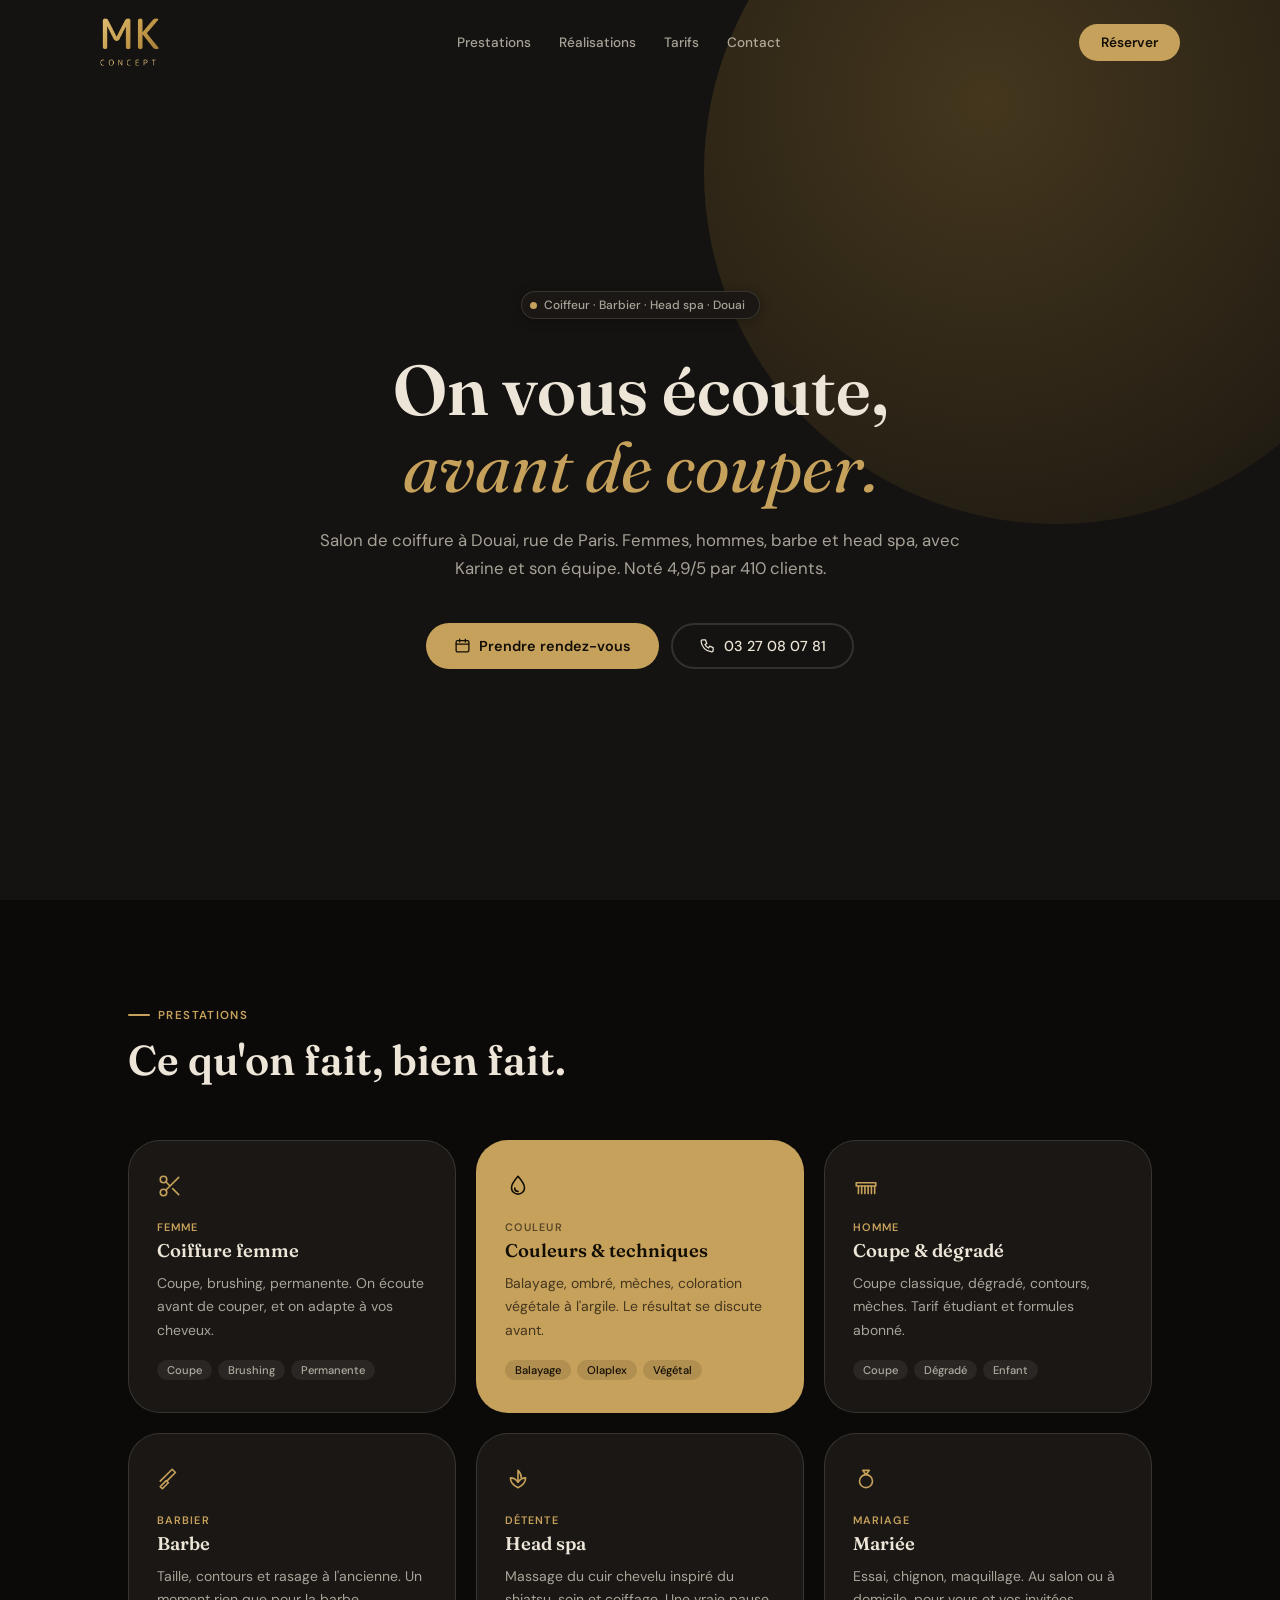
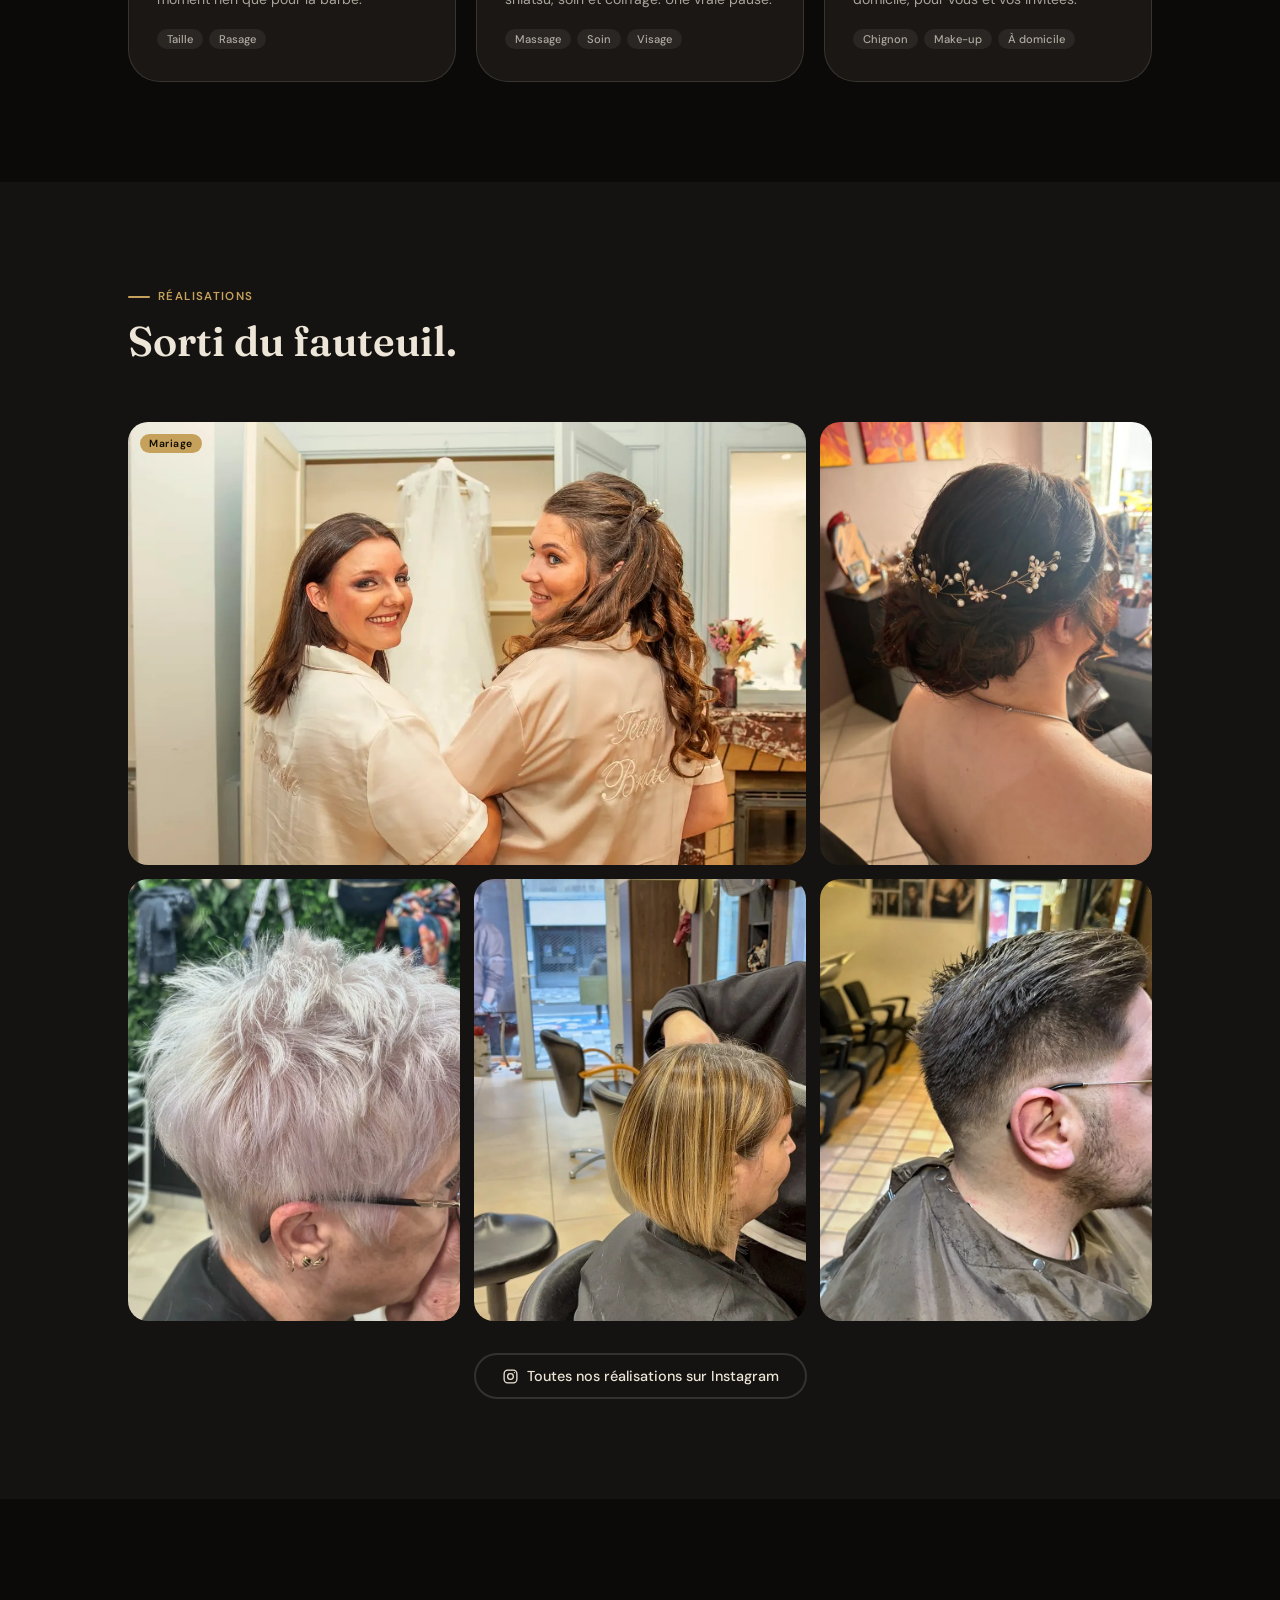
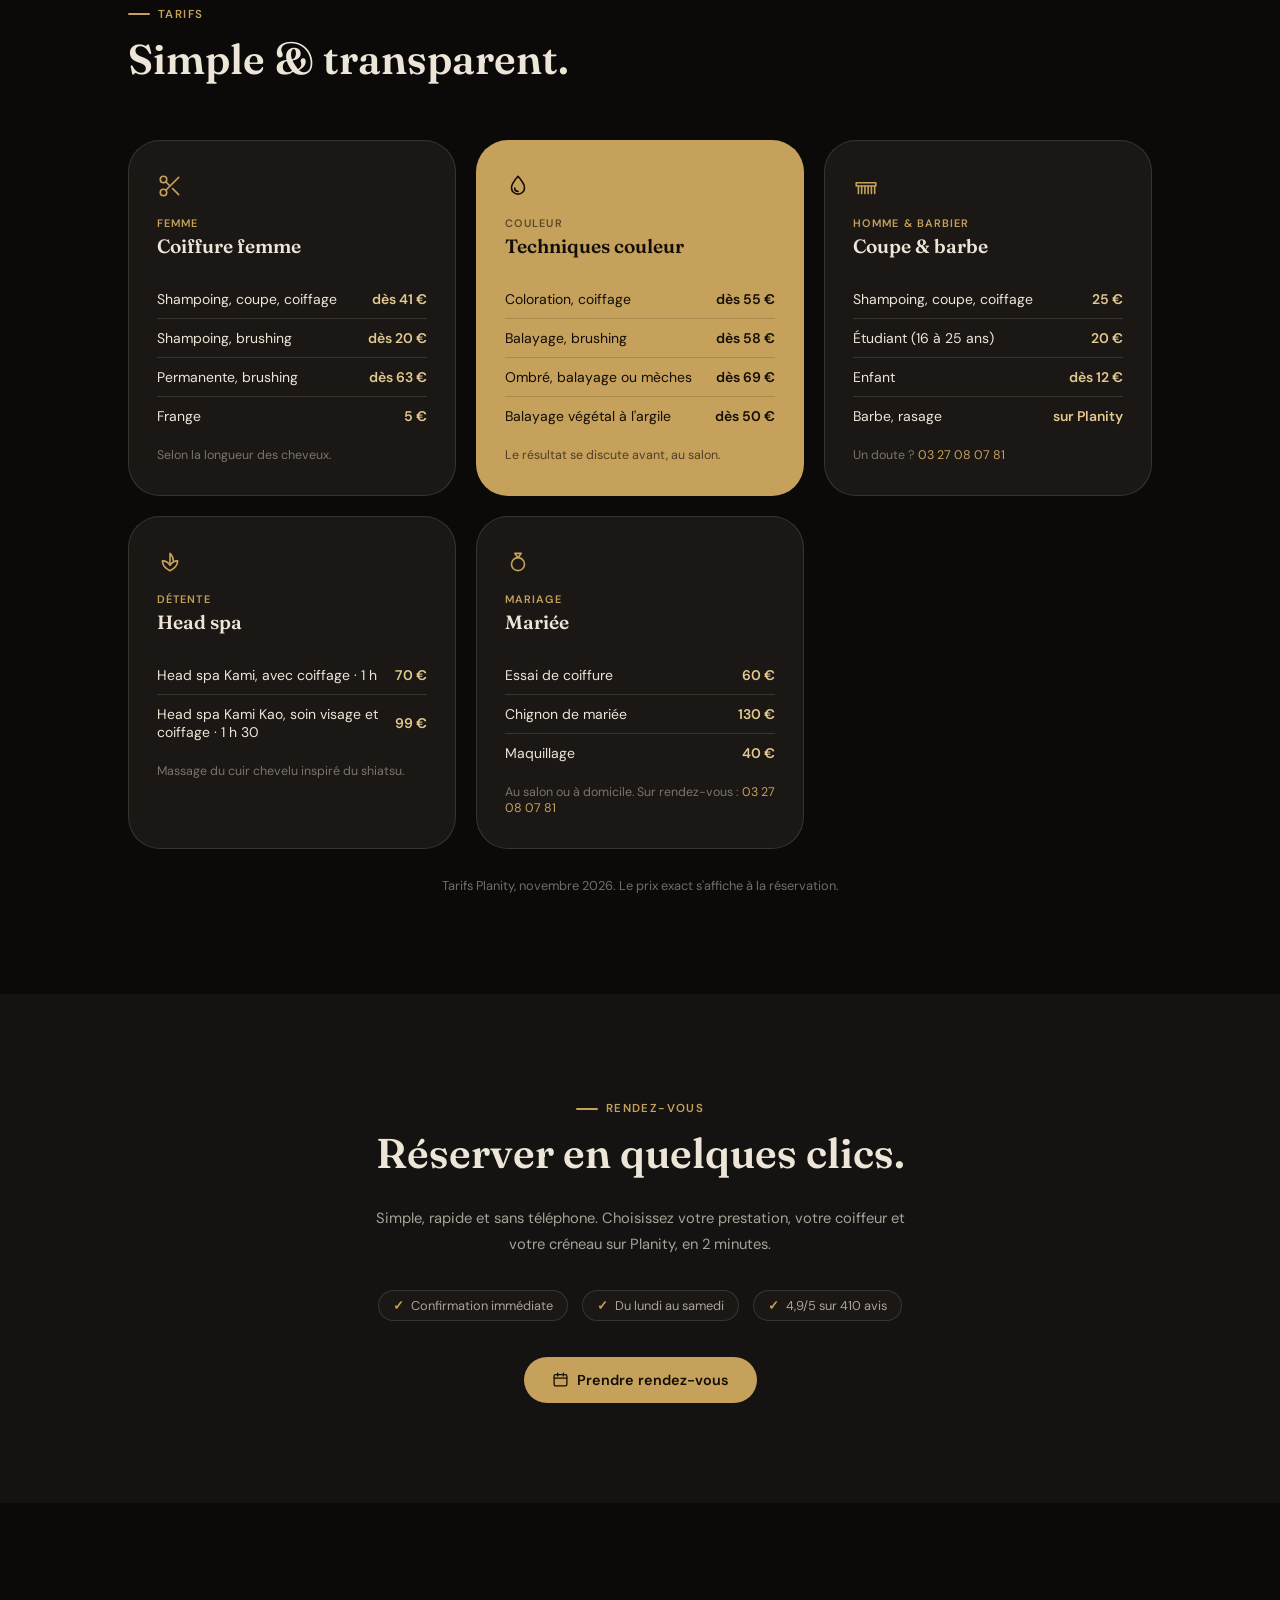
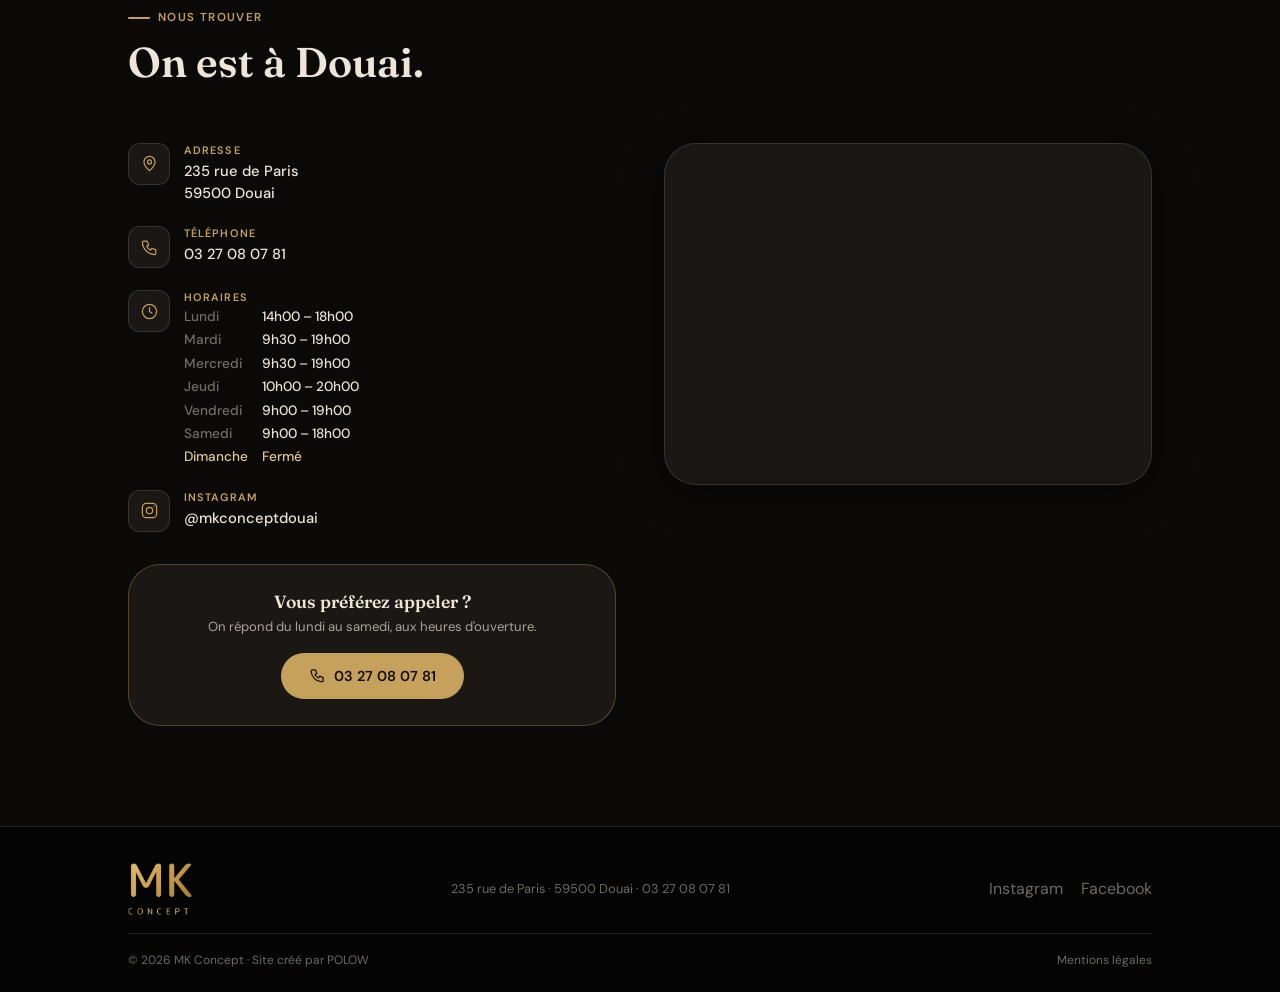
==== commit c31d7686: "Refonte sur le modèle du site Carré d'Hair, en noir et or Même structure que Carré d'Hair (hero, pre" ====
--- a/index.html
+++ b/index.html
@@ -1,38 +1,29 @@
-<!doctype html>
+<!DOCTYPE html>
 <html lang="fr">
 <head>
-  <meta charset="utf-8">
-  <meta name="viewport" content="width=device-width, initial-scale=1, viewport-fit=cover">
-  <script>
-    // Prépare les états d'animation avant le premier rendu (pas de flash)
-    document.documentElement.className = "js" + (matchMedia("(prefers-reduced-motion: reduce)").matches ? "" : " motion");
-  </script>
-
-  <title>MK Concept · Coiffeur et barbier à Douai · 4,9/5 sur 410 avis</title>
-  <meta name="description" content="MK Concept, coiffeur et barbier à Douai, 235 rue de Paris. Coupe femme et homme, couleur, balayage, dégradé, barbe, rasage, head spa, coiffure de mariée. 4,9/5 sur 410 avis. Réservation en ligne.">
-  <link rel="canonical" href="https://www.mkconcept-douai.fr/">
-  <meta name="theme-color" content="#0B0A09">
-
-  <meta property="og:type" content="website">
-  <meta property="og:locale" content="fr_FR">
-  <meta property="og:site_name" content="MK Concept">
-  <meta property="og:title" content="MK Concept · Coiffeur et barbier à Douai">
-  <meta property="og:description" content="Coiffeur et barbier à Douai : femmes, hommes, barbes, head spa, mariées. 4,9/5 sur 410 avis. 235 rue de Paris.">
-  <meta property="og:url" content="https://www.mkconcept-douai.fr/">
-  <meta property="og:image" content="https://www.mkconcept-douai.fr/assets/img/og.jpg">
-  <meta property="og:image:width" content="1200">
-  <meta property="og:image:height" content="630">
-  <meta name="twitter:card" content="summary_large_image">
-
-  <link rel="icon" href="assets/img/favicon.png" type="image/png">
-  <link rel="apple-touch-icon" href="assets/img/apple-touch-icon.png">
-  <link rel="preload" href="assets/fonts/Marcellus.woff2" as="font" type="font/woff2" crossorigin>
-  <link rel="preload" href="assets/fonts/Montserrat.woff2" as="font" type="font/woff2" crossorigin>
-  <link rel="preload" as="image" href="assets/img/hero-interieur.webp">
-  <link rel="stylesheet" href="assets/css/site.css">
-
-  <!-- SEO local : à garder synchronisé avec le bloc Contact -->
-  <script type="application/ld+json">
+<meta charset="UTF-8">
+<meta name="viewport" content="width=device-width, initial-scale=1.0">
+<title>MK Concept · Coiffeur, barbier et head spa à Douai · 4,9/5 sur 410 avis</title>
+<meta name="description" content="MK Concept, coiffeur et barbier à Douai, 235 rue de Paris. Coupe femme et homme, couleur, balayage, barbe, head spa, coiffure de mariée. 4,9/5 sur 410 avis. Réservation en ligne sur Planity.">
+<link rel="canonical" href="https://www.mkconcept-douai.fr/">
+<meta name="theme-color" content="#0B0A09">
+<meta property="og:type" content="website">
+<meta property="og:locale" content="fr_FR">
+<meta property="og:site_name" content="MK Concept">
+<meta property="og:title" content="MK Concept · Coiffeur et barbier à Douai">
+<meta property="og:description" content="Coiffeur et barbier à Douai : femmes, hommes, barbes, head spa, mariées. 4,9/5 sur 410 avis. 235 rue de Paris.">
+<meta property="og:url" content="https://www.mkconcept-douai.fr/">
+<meta property="og:image" content="https://www.mkconcept-douai.fr/assets/img/og.jpg">
+<meta property="og:image:width" content="1200">
+<meta property="og:image:height" content="630">
+<meta name="twitter:card" content="summary_large_image">
+<link rel="icon" href="assets/img/favicon.png" type="image/png">
+<link rel="apple-touch-icon" href="assets/img/apple-touch-icon.png">
+<link rel="preconnect" href="https://fonts.googleapis.com">
+<link rel="preconnect" href="https://fonts.gstatic.com" crossorigin>
+<link href="https://fonts.googleapis.com/css2?family=Fraunces:ital,opsz,wght@0,9..144,300;0,9..144,600;0,9..144,700;1,9..144,400&display=swap" rel="stylesheet">
+<link rel="preload" href="assets/fonts/DMSans.woff2" as="font" type="font/woff2" crossorigin>
+<script type="application/ld+json">
   {
     "@context": "https://schema.org",
     "@type": "HairSalon",
@@ -71,188 +62,568 @@
     }
   }
   </script>
+<style>
+@font-face { font-family: 'DM Sans'; src: url('assets/fonts/DMSans.woff2') format('woff2'); font-weight: 300 600; font-display: swap; }
+
+:root {
+  --fond:       #0B0A09;
+  --fond-2:     #151311;
+  --carte:      #1A1714;
+  --bord:       rgba(237,230,216,.14);
+  --or:         #C6A15B;
+  --or-l:       #E3C88F;
+  --or-f:       #8A6B2C;
+  --creme:      #EDE6D8;
+  --texte:      #EDE6D8;
+  --texte-soft: rgba(237,230,216,.68);
+  --texte-muted:rgba(237,230,216,.45);
+  --encre:      #120D05;
+
+  --r: 20px;
+  --r-lg: 32px;
+  --font-t: 'Fraunces', Georgia, serif;
+  --font-b: 'DM Sans', Helvetica, Arial, sans-serif;
+  --ease: 0.3s cubic-bezier(.4,0,.2,1);
+}
+
+*, *::before, *::after { box-sizing: border-box; margin: 0; padding: 0; }
+html { scroll-behavior: smooth; scroll-padding-top: 80px; background: var(--fond); }
+body { font-family: var(--font-b); background: var(--fond); color: var(--texte); overflow-x: hidden; -webkit-font-smoothing: antialiased; }
+a { color: inherit; text-decoration: none; }
+img { display: block; max-width: 100%; }
+ul { list-style: none; }
+:focus-visible { outline: 2px solid var(--or); outline-offset: 3px; }
+.sr-only { position: absolute; width: 1px; height: 1px; overflow: hidden; clip: rect(0 0 0 0); white-space: nowrap; }
+
+.wrap { max-width: 1080px; margin: 0 auto; padding: 0 28px; }
+.ico { width: 26px; height: 26px; stroke: var(--or); fill: none; stroke-width: 1.5; stroke-linecap: round; stroke-linejoin: round; }
+
+/* ── HEADER ─────────────────────────────────── */
+header {
+  position: fixed; top: 0; left: 0; right: 0; z-index: 100;
+  padding: 18px 28px;
+  transition: var(--ease);
+}
+header.up {
+  background: rgba(11,10,9,.92);
+  -webkit-backdrop-filter: blur(14px); backdrop-filter: blur(14px);
+  padding: 10px 28px;
+  box-shadow: 0 1px 0 var(--bord);
+}
+.hd { max-width: 1080px; margin: 0 auto; display: flex; align-items: center; justify-content: space-between; gap: 20px; }
+.logo img { height: 48px; width: auto; transition: var(--ease); }
+header.up .logo img { height: 40px; }
+nav { display: none; gap: 28px; }
+nav a { font-size: .85rem; font-weight: 500; color: var(--texte-soft); transition: color .2s; }
+nav a:hover { color: var(--or-l); }
+.btn-resa {
+  background: var(--or); color: var(--encre); font-weight: 600; font-size: .85rem;
+  padding: 10px 22px; border-radius: 50px; transition: var(--ease); white-space: nowrap;
+}
+.btn-resa:hover { background: var(--or-l); transform: translateY(-1px); }
+@media(min-width:760px){ nav { display: flex; } }
+
+/* ── HERO ────────────────────────────────────── */
+#hero {
+  min-height: 100svh;
+  display: grid; place-items: center;
+  padding: 140px 28px 80px;
+  background: var(--fond-2);
+  position: relative; overflow: hidden;
+}
+.hero-blob {
+  position: absolute; top: -20%; right: -10%;
+  width: 55vw; min-width: 320px;
+  aspect-ratio: 1;
+  background: radial-gradient(circle at 40% 40%, #6B5428 0%, #3A2E18 60%, transparent 100%);
+  border-radius: 50%;
+  opacity: .55;
+  pointer-events: none;
+}
+.hero-inner { position: relative; text-align: center; max-width: 640px; }
+.hero-chip {
+  display: inline-flex; align-items: center; gap: 7px;
+  background: var(--carte); border: 1px solid var(--bord);
+  padding: 5px 14px 5px 8px; border-radius: 50px;
+  font-size: .75rem; font-weight: 500; color: var(--texte-soft);
+  margin-bottom: 32px;
+  box-shadow: 0 2px 12px rgba(0,0,0,.3);
+  animation: up .7s ease both;
+}
+.chip-dot { width: 7px; height: 7px; border-radius: 50%; background: var(--or); animation: pulse 2s infinite; }
+@keyframes pulse { 0%,100%{box-shadow:0 0 0 0 rgba(198,161,91,.45)} 50%{box-shadow:0 0 0 6px rgba(198,161,91,0)} }
+h1 {
+  font-family: var(--font-t); font-size: clamp(2.6rem, 7vw, 4.4rem);
+  font-weight: 600; line-height: 1.1; color: var(--creme);
+  margin-bottom: 20px; animation: up .7s .08s ease both;
+}
+h1 em { font-style: italic; font-weight: 400; color: var(--or); }
+.hero-sub {
+  font-size: 1.05rem; color: var(--texte-soft); line-height: 1.7;
+  margin-bottom: 40px; animation: up .7s .16s ease both;
+}
+.hero-ctas { display: flex; flex-wrap: wrap; gap: 12px; justify-content: center; animation: up .7s .24s ease both; }
+.btn-p {
+  display: inline-flex; align-items: center; gap: 8px;
+  background: var(--or); color: var(--encre); font-weight: 600; font-size: .9rem;
+  padding: 14px 28px; border-radius: 50px; transition: var(--ease);
+}
+.btn-p:hover { background: var(--or-l); transform: translateY(-2px); box-shadow: 0 8px 24px rgba(198,161,91,.25); }
+.btn-s {
+  display: inline-flex; align-items: center; gap: 8px;
+  background: transparent; border: 2px solid var(--bord);
+  color: var(--texte); font-weight: 500; font-size: .9rem;
+  padding: 12px 26px; border-radius: 50px; transition: var(--ease);
+}
+.btn-s:hover { border-color: var(--or); color: var(--or-l); }
+.btn-p svg, .btn-s svg { width: 17px; height: 17px; stroke: currentColor; fill: none; stroke-width: 1.8; stroke-linecap: round; stroke-linejoin: round; }
+@keyframes up { from{opacity:0;transform:translateY(20px)} to{opacity:1;transform:translateY(0)} }
+
+/* ── SECTION LABEL ───────────────────────────── */
+.sec-label {
+  display: inline-flex; align-items: center; gap: 8px;
+  font-size: .72rem; font-weight: 600; letter-spacing: .12em;
+  text-transform: uppercase; color: var(--or); margin-bottom: 14px;
+}
+.sec-label::before { content:''; width:22px; height:2px; background:var(--or); border-radius:2px; display:block; }
+.sec-head { margin-bottom: 56px; }
+.sec-head h2 { font-family: var(--font-t); font-size: clamp(1.8rem,4vw,2.6rem); color: var(--creme); font-weight: 600; line-height: 1.15; }
+
+/* ── SERVICES ───────────────────────────────── */
+#services { padding: 100px 0; background: var(--fond); }
+.cards { display: grid; grid-template-columns: repeat(auto-fill, minmax(290px,1fr)); gap: 20px; }
+.card {
+  background: var(--carte); border: 1px solid var(--bord);
+  border-radius: var(--r-lg); padding: 32px 28px;
+  transition: var(--ease);
+}
+.card:hover { transform: translateY(-4px); box-shadow: 0 12px 40px rgba(0,0,0,.4); border-color: rgba(198,161,91,.4); }
+.card.accent { background: var(--or); border-color: transparent; color: var(--encre); }
+.card.accent p { color: rgba(18,13,5,.72); }
+.card.accent .ctag { background: rgba(18,13,5,.12); color: var(--encre); }
+.card.accent .card-cat { color: rgba(18,13,5,.6); }
+.card.accent .ico { stroke: var(--encre); }
+.card-ico { margin-bottom: 16px; }
+.card-cat { font-size: .68rem; font-weight: 600; letter-spacing: .1em; text-transform: uppercase; color: var(--or); margin-bottom: 5px; }
+.card h3 { font-family: var(--font-t); font-size: 1.15rem; font-weight: 600; margin-bottom: 10px; }
+.card p { font-size: .875rem; color: var(--texte-soft); line-height: 1.65; margin-bottom: 18px; }
+.ctags { display: flex; flex-wrap: wrap; gap: 6px; }
+.ctag { background: rgba(237,230,216,.07); font-size: .7rem; font-weight: 500; color: var(--texte-soft); padding: 3px 10px; border-radius: 50px; }
+
+/* ── GALERIE ────────────────────────────────── */
+#galerie { padding: 100px 0; background: var(--fond-2); }
+.gal-grid {
+  display: grid;
+  grid-template-columns: repeat(2,1fr);
+  gap: 14px;
+}
+@media(min-width:640px){ .gal-grid { grid-template-columns: repeat(3,1fr); } .gal-grid .gal-item.wide { aspect-ratio: auto; } }
+.gal-item {
+  border-radius: var(--r); overflow: hidden; position: relative;
+  aspect-ratio: 3/4; background: var(--carte); margin: 0;
+}
+.gal-item.wide { aspect-ratio: 16/9; grid-column: span 2; }
+.gal-item img { position: absolute; inset: 0; width: 100%; height: 100%; object-fit: cover; transition: transform .5s ease; }
+.gal-item:hover img { transform: scale(1.04); }
+.gal-overlay {
+  position: absolute; inset: 0;
+  background: linear-gradient(to top, rgba(11,10,9,.85) 0%, transparent 55%);
+  opacity: 0; transition: opacity .3s;
+  display: flex; align-items: flex-end; padding: 18px;
+}
+.gal-item:hover .gal-overlay { opacity: 1; }
+@media(hover:none){ .gal-overlay { opacity: 1; } }
+.gal-label { color: #fff; }
+.gal-label strong { display: block; font-family: var(--font-t); font-size: 1rem; font-weight: 600; }
+.gal-label span { font-size: .75rem; opacity: .8; }
+.gal-badge {
+  position: absolute; top: 12px; left: 12px;
+  background: var(--or); color: var(--encre);
+  font-size: .65rem; font-weight: 600; padding: 3px 9px;
+  border-radius: 50px; letter-spacing: .05em;
+}
+
+/* ── TARIFS ─────────────────────────────────── */
+#tarifs { padding: 100px 0; background: var(--fond); }
+.tarifs-wrap { display: grid; grid-template-columns: repeat(auto-fill, minmax(290px,1fr)); gap: 20px; }
+.tbloc { background: var(--carte); border: 1px solid var(--bord); border-radius: var(--r-lg); padding: 32px 28px; transition: var(--ease); }
+.tbloc:hover { box-shadow: 0 12px 40px rgba(0,0,0,.4); border-color: rgba(198,161,91,.4); }
+.tbloc.hi { background: var(--or); border-color: transparent; color: var(--encre); }
+.tbloc.hi .t-cat { color: rgba(18,13,5,.6); }
+.tbloc.hi .t-row { border-color: rgba(18,13,5,.15); }
+.tbloc.hi .t-prix { color: var(--encre); }
+.tbloc.hi .t-note { color: rgba(18,13,5,.65); }
+.tbloc.hi .ico { stroke: var(--encre); }
+.t-ico { margin-bottom: 12px; }
+.t-cat { font-size: .68rem; font-weight: 600; letter-spacing: .1em; text-transform: uppercase; color: var(--or); margin-bottom: 4px; }
+.tbloc h3 { font-family: var(--font-t); font-size: 1.2rem; font-weight: 600; margin-bottom: 22px; }
+.t-row { display: flex; justify-content: space-between; align-items: center; gap: 12px; padding: 10px 0; border-bottom: 1px solid var(--bord); font-size: .875rem; }
+.t-row:last-of-type { border: none; }
+.t-prix { font-weight: 600; color: var(--or-l); white-space: nowrap; }
+.t-note { font-size: .78rem; color: var(--texte-muted); margin-top: 12px; }
+.t-note a { color: var(--or); }
+.tbloc.hi .t-note a { color: var(--encre); text-decoration: underline; }
+.t-src { text-align: center; font-size: .8rem; color: var(--texte-muted); margin-top: 28px; }
+
+/* ── RÉSERVATION (section CTA) ───────────────── */
+#reservation { padding: 100px 0; background: var(--fond-2); }
+.resa-cta-wrap { max-width: 560px; margin: 0 auto; text-align: center; }
+.resa-cta-wrap .sec-head { margin-bottom: 28px; }
+.resa-cta-wrap p { font-size: .92rem; color: var(--texte-soft); line-height: 1.75; margin-bottom: 32px; }
+.resa-cta-perks { display: flex; flex-wrap: wrap; gap: 14px; justify-content: center; margin-bottom: 36px; }
+.resa-perk { display: flex; align-items: center; gap: 7px; font-size: .8rem; color: var(--texte-soft); background: var(--carte); border: 1px solid var(--bord); padding: 6px 14px; border-radius: 50px; }
+.resa-perk::before { content: '✓'; color: var(--or); font-weight: 700; }
+
+/* ── CONTACT ────────────────────────────────── */
+#contact { padding: 100px 0; background: var(--fond); }
+.contact-grid { display: grid; grid-template-columns: 1fr; gap: 48px; }
+@media(min-width:840px){ .contact-grid { grid-template-columns: 1fr 1fr; align-items: start; } }
+.contact-items { display: flex; flex-direction: column; gap: 22px; margin-bottom: 32px; }
+.ci { display: flex; align-items: flex-start; gap: 14px; }
+.ci-ico { width: 42px; height: 42px; border-radius: 12px; background: var(--carte); border: 1px solid var(--bord); display: flex; align-items: center; justify-content: center; flex-shrink: 0; }
+.ci-ico .ico { width: 19px; height: 19px; }
+.ci-lbl { font-size: .68rem; font-weight: 600; text-transform: uppercase; letter-spacing: .1em; color: var(--or); margin-bottom: 3px; }
+.ci-val { font-size: .92rem; color: var(--texte); font-weight: 500; line-height: 1.5; }
+.ci-val a:hover { color: var(--or-l); }
+.horaires { display: grid; grid-template-columns: auto 1fr; gap: 3px 14px; font-size: .85rem; }
+.h-j { color: var(--texte-muted); }
+.h-h { font-weight: 500; font-variant-numeric: tabular-nums; }
+.h-off { color: var(--texte-muted); }
+.horaires .auj { color: var(--or-l); }
+.contact-cta { background: var(--carte); border: 1px solid rgba(198,161,91,.35); border-radius: var(--r-lg); padding: 26px 24px; text-align: center; }
+.contact-cta h3 { font-family: var(--font-t); font-size: 1.1rem; font-weight: 600; color: var(--creme); margin-bottom: 6px; }
+.contact-cta p { font-size: .82rem; color: var(--texte-soft); margin-bottom: 18px; }
+.map-frame { border-radius: var(--r-lg); overflow: hidden; border: 1px solid var(--bord); box-shadow: 0 8px 40px rgba(0,0,0,.4); background: var(--carte); }
+.map-frame iframe { width: 100%; height: 340px; display: block; border: none; filter: grayscale(.4) invert(.9) hue-rotate(180deg) contrast(.9); }
+
+/* ── FOOTER ─────────────────────────────────── */
+footer { background: #050404; color: var(--texte-muted); padding: 36px 0 24px; border-top: 1px solid var(--bord); }
+.ft { display: flex; flex-wrap: wrap; justify-content: space-between; align-items: center; gap: 14px; }
+.ft-logo img { height: 52px; width: auto; }
+.ft-info { font-size: .8rem; }
+.ft-sep { width: 100%; height: 1px; background: var(--bord); margin: 18px 0; }
+.ft-bottom { display: flex; flex-wrap: wrap; justify-content: space-between; align-items: center; gap: 10px; font-size: .75rem; }
+.ft-links { display: flex; gap: 18px; }
+.ft-links a:hover { color: var(--or-l); }
+
+/* ── REVEAL ─────────────────────────────────── */
+.js .rv { opacity: 0; transform: translateY(24px); transition: opacity .65s ease, transform .65s ease; }
+.js .rv.in { opacity: 1; transform: translateY(0); }
+@media (prefers-reduced-motion: reduce) {
+  html { scroll-behavior: auto; }
+  *, *::before, *::after { animation: none !important; transition: none !important; }
+  .js .rv { opacity: 1; transform: none; }
+}
+</style>
+<script>document.documentElement.classList.add('js')</script>
 </head>
 <body>
-  <script>document.documentElement.classList.add('js')</script>
-  <a class="skip-link" href="#contenu">Aller au contenu</a>
-
-  <div id="intro" aria-hidden="true"><div><span class="intro__name">MK Concept</span><span class="intro__sub">Coiffeur &amp; barbier · Douai</span><b></b></div></div>
-  <div class="jauge" id="jauge" aria-hidden="true"></div>
-
-  <header class="nav" id="nav">
-    <div class="wrap nav__in">
-      <a class="logo" href="#top"><img class="logo__img" src="assets/img/logo-mk.webp" width="197" height="160" alt="MK Concept, retour en haut"></a>
-      <nav class="menu" id="menu" aria-label="Menu principal">
-        <a href="#prestations">Tarifs</a>
-        <a href="#prestations" data-tab="headspa">Head spa</a>
-        <a href="#realisations">Réalisations</a>
-        <a href="#equipe">L'équipe</a>
-        <a href="#avis">Avis</a>
-        <button type="button" class="menu__btn" data-open-hours>Horaires</button>
-        <a class="btn b1 res-m" href="https://www.planity.com/mk-concept-59500-douai" target="_blank" rel="noopener">Réserver<span class="sr-only"> sur Planity (nouvel onglet)</span></a>
-      </nav>
-      <a class="btn b1 res-d" href="https://www.planity.com/mk-concept-59500-douai" target="_blank" rel="noopener">Réserver<span class="sr-only"> sur Planity (nouvel onglet)</span></a>
-      <button class="burger" id="burger" type="button" aria-label="Ouvrir le menu" aria-expanded="false" aria-controls="menu"><b></b><b></b></button>
-    </div>
-  </header>
-
-  <main id="contenu">
-    <section class="hero" id="top" aria-labelledby="hero-title">
-      <div class="hero__bg" aria-hidden="true"><img src="assets/img/hero-interieur.webp" width="1420" height="660" alt="" decoding="async" fetchpriority="high"></div>
-      <div class="wrap">
-        <span class="sur rv">Coiffeur et barbier à Douai</span>
-        <h1 id="hero-title" class="hero__title" aria-label="MK Concept">MK Concept</h1>
-        <p class="lead rv">Femmes, hommes, barbes. Installez-vous, on s'occupe du reste.</p>
-        <div class="btns rv"><a class="btn b1" href="https://www.planity.com/mk-concept-59500-douai" target="_blank" rel="noopener">Prendre rendez-vous <i>→</i><span class="sr-only"> sur Planity (nouvel onglet)</span></a><a class="btn b2" href="#prestations">Voir les tarifs</a></div>
-        <a class="pastille rv" href="#avis" style="--d:.5s"><b>4,9</b><small>410 avis clients</small></a>
-      </div>
-    </section>
-
-    <div class="defile" aria-hidden="true"><div id="defile"></div></div>
-
-    <section class="lu-s" aria-label="Présentation">
-      <p class="lu" id="lu">Chez MK Concept, on prend le temps d'écouter avant de couper. Karine et son équipe coiffent les femmes et les hommes, taillent les barbes, préparent les mariées au salon ou à domicile, et vous offrent une pause au head spa.</p>
-    </section>
-
-    <div class="ouvre" id="ouvre">
-      <div class="st">
-        <div class="img"><img src="assets/img/devanture.webp" width="1152" height="2048" alt="La devanture de MK Concept, rue de Paris : « La coiffure &amp; la barbe »" loading="lazy" decoding="async"></div>
-        <p class="leg">235 rue de Paris, Douai</p>
-      </div>
-    </div>
-
-    <section class="gamme-s" aria-labelledby="t-gamme">
-      <div class="wrap">
-        <div class="tete"><span class="sur rv">Prestations</span><h2 class="h2 tt" id="t-gamme">Pour elle, pour lui</h2></div>
-        <div class="gamme">
-          <a class="g" href="#prestations" data-tab="femme"><img src="assets/img/gamme-femme.webp" width="840" height="1050" alt="" loading="lazy" decoding="async"><b>Coiffure femme</b></a>
-          <a class="g" href="#prestations" data-tab="homme"><img src="assets/img/photo-degrade-2.webp" width="840" height="1050" alt="" loading="lazy" decoding="async"><b>Coiffure homme</b></a>
-          <a class="g" href="#prestations" data-tab="barbier"><img src="assets/img/gamme-barbier.webp" width="840" height="1050" alt="" loading="lazy" decoding="async"><b>Barbier</b></a>
-          <a class="g" href="#prestations" data-tab="headspa"><img src="assets/img/gamme-headspa.webp" width="515" height="644" alt="" loading="lazy" decoding="async"><b>Head spa</b></a>
-          <a class="g" href="#prestations" data-tab="femme"><img src="assets/img/photo-mariage.webp" width="1144" height="858" alt="" loading="lazy" decoding="async"><b>Mariée</b></a>
+
+<svg width="0" height="0" style="position:absolute" aria-hidden="true">
+  <symbol id="i-ciseaux" viewBox="0 0 24 24"><circle cx="6" cy="6" r="3"/><circle cx="6" cy="18" r="3"/><path d="M20 4 8.12 15.88M14.47 14.48 20 20M8.12 8.12 12 12"/></symbol>
+  <symbol id="i-couleur" viewBox="0 0 24 24"><path d="M12 3c3.5 4 6 7.2 6 10.5A6 6 0 0 1 6 13.5C6 10.2 8.5 7 12 3Z"/><path d="M9 14a3 3 0 0 0 3 3"/></symbol>
+  <symbol id="i-peigne" viewBox="0 0 24 24"><path d="M3 9h18v3H3z"/><path d="M5 12v7M8 12v7M11 12v7M14 12v7M17 12v7M20 12v7"/></symbol>
+  <symbol id="i-rasoir" viewBox="0 0 24 24"><path d="M3 14 14 3l3 3-8 8"/><path d="M9 14l1.5 1.5L5 21l-2-2 5.5-5.5"/></symbol>
+  <symbol id="i-spa" viewBox="0 0 24 24"><path d="M12 20c-4-2-7-5-7-9 3 0 5.5 1.5 7 4 1.5-2.5 4-4 7-4 0 4-3 7-7 9Z"/><path d="M12 15c0-4 0-7 0-11 2 2 3 4 3 6.5"/></symbol>
+  <symbol id="i-bague" viewBox="0 0 24 24"><circle cx="12" cy="14" r="6"/><path d="M9 4h6l-3 4z"/></symbol>
+  <symbol id="i-cal" viewBox="0 0 24 24"><rect x="3" y="5" width="18" height="16" rx="2"/><path d="M3 10h18M8 3v4M16 3v4"/></symbol>
+  <symbol id="i-tel" viewBox="0 0 24 24"><path d="M5 4h4l2 5-2.5 1.5a11 11 0 0 0 5 5L15 13l5 2v4a2 2 0 0 1-2 2A16 16 0 0 1 3 6a2 2 0 0 1 2-2"/></symbol>
+  <symbol id="i-pin" viewBox="0 0 24 24"><path d="M12 21s-7-6.1-7-11a7 7 0 0 1 14 0c0 4.9-7 11-7 11Z"/><circle cx="12" cy="10" r="2.5"/></symbol>
+  <symbol id="i-horloge" viewBox="0 0 24 24"><circle cx="12" cy="12" r="9"/><path d="M12 7v5l3 2"/></symbol>
+  <symbol id="i-insta" viewBox="0 0 24 24"><rect x="3" y="3" width="18" height="18" rx="5"/><circle cx="12" cy="12" r="4"/><path d="M17.5 6.5h.01"/></symbol>
+</svg>
+
+<!-- HEADER -->
+<header id="hdr">
+  <div class="hd">
+    <a href="#hero" class="logo"><img src="assets/img/logo-mk.webp" width="197" height="160" alt="MK Concept, coiffeur à Douai"></a>
+    <nav aria-label="Menu principal">
+      <a href="#services">Prestations</a>
+      <a href="#galerie">Réalisations</a>
+      <a href="#tarifs">Tarifs</a>
+      <a href="#contact">Contact</a>
+    </nav>
+    <a class="btn-resa" href="https://www.planity.com/mk-concept-59500-douai" target="_blank" rel="noopener">Réserver<span class="sr-only"> sur Planity (nouvel onglet)</span></a>
+  </div>
+</header>
+
+<main>
+<!-- HERO -->
+<section id="hero">
+  <div class="hero-blob" aria-hidden="true"></div>
+  <div class="hero-inner">
+    <div class="hero-chip">
+      <span class="chip-dot" aria-hidden="true"></span>
+      Coiffeur · Barbier · Head spa · Douai
+    </div>
+    <h1>On vous écoute,<br><em>avant de couper.</em></h1>
+    <p class="hero-sub">Salon de coiffure à Douai, rue de Paris. Femmes, hommes, barbe et head spa, avec Karine et son équipe. Noté 4,9/5 par 410 clients.</p>
+    <div class="hero-ctas">
+      <a class="btn-p" href="https://www.planity.com/mk-concept-59500-douai" target="_blank" rel="noopener"><svg aria-hidden="true"><use href="#i-cal"/></svg>Prendre rendez-vous<span class="sr-only"> sur Planity (nouvel onglet)</span></a>
+      <a href="tel:+33327080781" class="btn-s"><svg aria-hidden="true"><use href="#i-tel"/></svg>03 27 08 07 81</a>
+    </div>
+  </div>
+</section>
+
+<!-- SERVICES -->
+<section id="services">
+  <div class="wrap">
+    <div class="sec-head rv">
+      <div class="sec-label">Prestations</div>
+      <h2>Ce qu'on fait, bien fait.</h2>
+    </div>
+    <div class="cards rv">
+      <div class="card">
+        <div class="card-ico"><svg class="ico" aria-hidden="true"><use href="#i-ciseaux"/></svg></div>
+        <div class="card-cat">Femme</div>
+        <h3>Coiffure femme</h3>
+        <p>Coupe, brushing, permanente. On écoute avant de couper, et on adapte à vos cheveux.</p>
+        <div class="ctags"><span class="ctag">Coupe</span><span class="ctag">Brushing</span><span class="ctag">Permanente</span></div>
+      </div>
+      <div class="card accent">
+        <div class="card-ico"><svg class="ico" aria-hidden="true"><use href="#i-couleur"/></svg></div>
+        <div class="card-cat">Couleur</div>
+        <h3>Couleurs & techniques</h3>
+        <p>Balayage, ombré, mèches, coloration végétale à l'argile. Le résultat se discute avant.</p>
+        <div class="ctags"><span class="ctag">Balayage</span><span class="ctag">Olaplex</span><span class="ctag">Végétal</span></div>
+      </div>
+      <div class="card">
+        <div class="card-ico"><svg class="ico" aria-hidden="true"><use href="#i-peigne"/></svg></div>
+        <div class="card-cat">Homme</div>
+        <h3>Coupe & dégradé</h3>
+        <p>Coupe classique, dégradé, contours, mèches. Tarif étudiant et formules abonné.</p>
+        <div class="ctags"><span class="ctag">Coupe</span><span class="ctag">Dégradé</span><span class="ctag">Enfant</span></div>
+      </div>
+      <div class="card">
+        <div class="card-ico"><svg class="ico" aria-hidden="true"><use href="#i-rasoir"/></svg></div>
+        <div class="card-cat">Barbier</div>
+        <h3>Barbe</h3>
+        <p>Taille, contours et rasage à l'ancienne. Un moment rien que pour la barbe.</p>
+        <div class="ctags"><span class="ctag">Taille</span><span class="ctag">Rasage</span></div>
+      </div>
+      <div class="card">
+        <div class="card-ico"><svg class="ico" aria-hidden="true"><use href="#i-spa"/></svg></div>
+        <div class="card-cat">Détente</div>
+        <h3>Head spa</h3>
+        <p>Massage du cuir chevelu inspiré du shiatsu, soin et coiffage. Une vraie pause.</p>
+        <div class="ctags"><span class="ctag">Massage</span><span class="ctag">Soin</span><span class="ctag">Visage</span></div>
+      </div>
+      <div class="card">
+        <div class="card-ico"><svg class="ico" aria-hidden="true"><use href="#i-bague"/></svg></div>
+        <div class="card-cat">Mariage</div>
+        <h3>Mariée</h3>
+        <p>Essai, chignon, maquillage. Au salon ou à domicile, pour vous et vos invitées.</p>
+        <div class="ctags"><span class="ctag">Chignon</span><span class="ctag">Make-up</span><span class="ctag">À domicile</span></div>
+      </div>
+    </div>
+  </div>
+</section>
+
+<!-- GALERIE -->
+<section id="galerie">
+  <div class="wrap">
+    <div class="sec-head rv">
+      <div class="sec-label">Réalisations</div>
+      <h2>Sorti du fauteuil.</h2>
+    </div>
+    <div class="gal-grid rv">
+      <figure class="gal-item wide">
+        <img src="assets/img/photo-mariage.webp" width="1144" height="858" alt="Deux femmes en peignoir devant une robe de mariée, coiffées pour le mariage" loading="lazy" decoding="async">
+        <div class="gal-badge">Mariage</div>
+        <figcaption class="gal-overlay"><div class="gal-label"><strong>Coiffure de mariée</strong><span>Préparation au salon</span></div></figcaption>
+      </figure>
+      <figure class="gal-item">
+        <img src="assets/img/photo-chignon.webp" width="840" height="1120" alt="Chignon bas orné d'une branche de perles, vu de dos" loading="lazy" decoding="async">
+        <figcaption class="gal-overlay"><div class="gal-label"><strong>Chignon perles</strong></div></figcaption>
+      </figure>
+      <figure class="gal-item">
+        <img src="assets/img/photo-platine.webp" width="840" height="1050" alt="Coupe courte texturée, couleur platine, vue de profil" loading="lazy" decoding="async">
+        <figcaption class="gal-overlay"><div class="gal-label"><strong>Court platine</strong></div></figcaption>
+      </figure>
+      <figure class="gal-item">
+        <img src="assets/img/gamme-femme.webp" width="840" height="1050" alt="Carré blond balayé, vu de dos au fauteuil" loading="lazy" decoding="async">
+        <figcaption class="gal-overlay"><div class="gal-label"><strong>Carré balayé</strong></div></figcaption>
+      </figure>
+      <figure class="gal-item">
+        <img src="assets/img/photo-degrade-2.webp" width="840" height="1050" alt="Dégradé net et dessus texturé, vu de profil" loading="lazy" decoding="async">
+        <figcaption class="gal-overlay"><div class="gal-label"><strong>Dégradé texturé</strong></div></figcaption>
+      </figure>
+    </div>
+    <div style="text-align:center;margin-top:32px" class="rv">
+      <a href="https://www.instagram.com/mkconceptdouai/" target="_blank" rel="noopener" class="btn-s"><svg aria-hidden="true"><use href="#i-insta"/></svg>Toutes nos réalisations sur Instagram<span class="sr-only"> (nouvel onglet)</span></a>
+    </div>
+  </div>
+</section>
+
+<!-- TARIFS -->
+<section id="tarifs">
+  <div class="wrap">
+    <div class="sec-head rv">
+      <div class="sec-label">Tarifs</div>
+      <h2>Simple & transparent.</h2>
+    </div>
+    <div class="tarifs-wrap rv">
+      <div class="tbloc">
+        <div class="t-ico"><svg class="ico" aria-hidden="true"><use href="#i-ciseaux"/></svg></div>
+        <div class="t-cat">Femme</div>
+        <h3>Coiffure femme</h3>
+        <div class="t-row"><span>Shampoing, coupe, coiffage</span><span class="t-prix">dès 41 €</span></div>
+        <div class="t-row"><span>Shampoing, brushing</span><span class="t-prix">dès 20 €</span></div>
+        <div class="t-row"><span>Permanente, brushing</span><span class="t-prix">dès 63 €</span></div>
+        <div class="t-row"><span>Frange</span><span class="t-prix">5 €</span></div>
+        <p class="t-note">Selon la longueur des cheveux.</p>
+      </div>
+      <div class="tbloc hi">
+        <div class="t-ico"><svg class="ico" aria-hidden="true"><use href="#i-couleur"/></svg></div>
+        <div class="t-cat">Couleur</div>
+        <h3>Techniques couleur</h3>
+        <div class="t-row"><span>Coloration, coiffage</span><span class="t-prix">dès 55 €</span></div>
+        <div class="t-row"><span>Balayage, brushing</span><span class="t-prix">dès 58 €</span></div>
+        <div class="t-row"><span>Ombré, balayage ou mèches</span><span class="t-prix">dès 69 €</span></div>
+        <div class="t-row"><span>Balayage végétal à l'argile</span><span class="t-prix">dès 50 €</span></div>
+        <p class="t-note">Le résultat se discute avant, au salon.</p>
+      </div>
+      <div class="tbloc">
+        <div class="t-ico"><svg class="ico" aria-hidden="true"><use href="#i-peigne"/></svg></div>
+        <div class="t-cat">Homme & Barbier</div>
+        <h3>Coupe & barbe</h3>
+        <div class="t-row"><span>Shampoing, coupe, coiffage</span><span class="t-prix">25 €</span></div>
+        <div class="t-row"><span>Étudiant (16 à 25 ans)</span><span class="t-prix">20 €</span></div>
+        <div class="t-row"><span>Enfant</span><span class="t-prix">dès 12 €</span></div>
+        <div class="t-row"><span>Barbe, rasage</span><span class="t-prix">sur Planity</span></div>
+        <p class="t-note">Un doute ? <a href="tel:+33327080781">03 27 08 07 81</a></p>
+      </div>
+      <div class="tbloc">
+        <div class="t-ico"><svg class="ico" aria-hidden="true"><use href="#i-spa"/></svg></div>
+        <div class="t-cat">Détente</div>
+        <h3>Head spa</h3>
+        <div class="t-row"><span>Head spa Kami, avec coiffage · 1 h</span><span class="t-prix">70 €</span></div>
+        <div class="t-row"><span>Head spa Kami Kao, soin visage et coiffage · 1 h 30</span><span class="t-prix">99 €</span></div>
+        <p class="t-note">Massage du cuir chevelu inspiré du shiatsu.</p>
+      </div>
+      <div class="tbloc">
+        <div class="t-ico"><svg class="ico" aria-hidden="true"><use href="#i-bague"/></svg></div>
+        <div class="t-cat">Mariage</div>
+        <h3>Mariée</h3>
+        <div class="t-row"><span>Essai de coiffure</span><span class="t-prix">60 €</span></div>
+        <div class="t-row"><span>Chignon de mariée</span><span class="t-prix">130 €</span></div>
+        <div class="t-row"><span>Maquillage</span><span class="t-prix">40 €</span></div>
+        <p class="t-note">Au salon ou à domicile. Sur rendez-vous : <a href="tel:+33327080781">03 27 08 07 81</a></p>
+      </div>
+    </div>
+    <p class="t-src rv">Tarifs Planity, novembre 2026. Le prix exact s'affiche à la réservation.</p>
+  </div>
+</section>
+
+<!-- RÉSERVATION -->
+<section id="reservation">
+  <div class="wrap">
+    <div class="resa-cta-wrap rv">
+      <div class="sec-head">
+        <div class="sec-label">Rendez-vous</div>
+        <h2>Réserver en quelques clics.</h2>
+      </div>
+      <p>Simple, rapide et sans téléphone. Choisissez votre prestation, votre coiffeur et votre créneau sur Planity, en 2 minutes.</p>
+      <div class="resa-cta-perks">
+        <div class="resa-perk">Confirmation immédiate</div>
+        <div class="resa-perk">Du lundi au samedi</div>
+        <div class="resa-perk">4,9/5 sur 410 avis</div>
+      </div>
+      <a class="btn-p" href="https://www.planity.com/mk-concept-59500-douai" target="_blank" rel="noopener"><svg aria-hidden="true"><use href="#i-cal"/></svg>Prendre rendez-vous<span class="sr-only"> sur Planity (nouvel onglet)</span></a>
+    </div>
+  </div>
+</section>
+
+<!-- CONTACT -->
+<section id="contact">
+  <div class="wrap">
+    <div class="sec-head rv">
+      <div class="sec-label">Nous trouver</div>
+      <h2>On est à Douai.</h2>
+    </div>
+    <div class="contact-grid">
+      <div class="rv">
+        <div class="contact-items">
+          <div class="ci">
+            <div class="ci-ico"><svg class="ico" aria-hidden="true"><use href="#i-pin"/></svg></div>
+            <div><div class="ci-lbl">Adresse</div><div class="ci-val"><a href="https://www.google.com/maps/dir/?api=1&amp;destination=235+rue+de+Paris+59500+Douai" target="_blank" rel="noopener">235 rue de Paris<br>59500 Douai</a></div></div>
+          </div>
+          <div class="ci">
+            <div class="ci-ico"><svg class="ico" aria-hidden="true"><use href="#i-tel"/></svg></div>
+            <div><div class="ci-lbl">Téléphone</div><div class="ci-val"><a href="tel:+33327080781">03 27 08 07 81</a></div></div>
+          </div>
+          <div class="ci">
+            <div class="ci-ico"><svg class="ico" aria-hidden="true"><use href="#i-horloge"/></svg></div>
+            <div>
+              <div class="ci-lbl">Horaires</div>
+              <div class="ci-val">
+                <div class="horaires" id="horaires">
+                  <span class="h-j" data-j="1">Lundi</span><span class="h-h" data-j="1">14h00 – 18h00</span>
+                  <span class="h-j" data-j="2">Mardi</span><span class="h-h" data-j="2">9h30 – 19h00</span>
+                  <span class="h-j" data-j="3">Mercredi</span><span class="h-h" data-j="3">9h30 – 19h00</span>
+                  <span class="h-j" data-j="4">Jeudi</span><span class="h-h" data-j="4">10h00 – 20h00</span>
+                  <span class="h-j" data-j="5">Vendredi</span><span class="h-h" data-j="5">9h00 – 19h00</span>
+                  <span class="h-j" data-j="6">Samedi</span><span class="h-h" data-j="6">9h00 – 18h00</span>
+                  <span class="h-j" data-j="0">Dimanche</span><span class="h-h h-off" data-j="0">Fermé</span>
+                </div>
+              </div>
+            </div>
+          </div>
+          <div class="ci">
+            <div class="ci-ico"><svg class="ico" aria-hidden="true"><use href="#i-insta"/></svg></div>
+            <div><div class="ci-lbl">Instagram</div><div class="ci-val"><a href="https://www.instagram.com/mkconceptdouai/" target="_blank" rel="noopener">@mkconceptdouai</a></div></div>
+          </div>
         </div>
-      </div>
-    </section>
-
-    <section class="carte" id="prestations" aria-labelledby="t-carte">
-      <div class="wrap etroit">
-        <div class="tete"><span class="sur rv">Tarifs</span><h2 class="h2 tt" id="t-carte">Ce que ça coûte</h2><p class="lead rv">Tarifs relevés sur Planity. Le prix exact s'affiche à la réservation, selon la longueur.</p></div>
-        <div class="puces" id="carte-seg" role="tablist" aria-label="Catégories de prestations">
-          <span class="ind" id="ind" aria-hidden="true"></span>
-          <button type="button" class="puce" role="tab" id="tab-femme" aria-controls="p-femme" aria-selected="true">Femme</button>
-          <button type="button" class="puce" role="tab" id="tab-homme" aria-controls="p-homme" aria-selected="false" tabindex="-1">Homme</button>
-          <button type="button" class="puce" role="tab" id="tab-barbier" aria-controls="p-barbier" aria-selected="false" tabindex="-1">Barbier</button>
-          <button type="button" class="puce" role="tab" id="tab-headspa" aria-controls="p-headspa" aria-selected="false" tabindex="-1">Head spa</button>
+        <div class="contact-cta">
+          <h3>Vous préférez appeler ?</h3>
+          <p>On répond du lundi au samedi, aux heures d'ouverture.</p>
+          <a href="tel:+33327080781" class="btn-p"><svg aria-hidden="true"><use href="#i-tel"/></svg>03 27 08 07 81</a>
         </div>
-        <div class="svcs" id="p-femme" role="tabpanel" aria-labelledby="tab-femme"><ul><li class="svc"><div><h3 class="svc__name">Coupe &amp; coiffage</h3><p class="svc__meta">Shampoing compris · 45 à 55 min selon la longueur</p></div><span class="svc__price">41 à 53&nbsp;€</span><a class="svc__link" href="https://www.planity.com/mk-concept-59500-douai" target="_blank" rel="noopener"><span class="sr-only">Réserver : coupe et coiffage femme (Planity, nouvel onglet)</span></a></li><li class="svc"><div><h3 class="svc__name">Frange</h3><p class="svc__meta">Entre deux coupes</p></div><span class="svc__price">5&nbsp;€</span><a class="svc__link" href="https://www.planity.com/mk-concept-59500-douai" target="_blank" rel="noopener"><span class="sr-only">Réserver : frange (Planity, nouvel onglet)</span></a></li><li class="svc"><div><h3 class="svc__name">Coloration</h3><p class="svc__meta">Shampoing et coiffage · 1 h 35</p></div><span class="svc__price">dès 55&nbsp;€</span><a class="svc__link" href="https://www.planity.com/mk-concept-59500-douai" target="_blank" rel="noopener"><span class="sr-only">Réserver : coloration (Planity, nouvel onglet)</span></a></li><li class="svc"><div><h3 class="svc__name">Coloration &amp; coupe</h3><p class="svc__meta">Shampoing, coupe et coiffage · 1 h 30</p></div><span class="svc__price">dès 76&nbsp;€</span><a class="svc__link" href="https://www.planity.com/mk-concept-59500-douai" target="_blank" rel="noopener"><span class="sr-only">Réserver : coloration et coupe (Planity, nouvel onglet)</span></a></li><li class="svc"><div><h3 class="svc__name">Balayage &amp; brushing</h3><p class="svc__meta">Balayage surface · 1 h 30</p></div><span class="svc__price">dès 58&nbsp;€</span><a class="svc__link" href="https://www.planity.com/mk-concept-59500-douai" target="_blank" rel="noopener"><span class="sr-only">Réserver : balayage et brushing (Planity, nouvel onglet)</span></a></li><li class="svc"><div><h3 class="svc__name">Balayage &amp; coupe</h3><p class="svc__meta">Shampoing, coupe et coiffage</p></div><span class="svc__price">dès 79&nbsp;€</span><a class="svc__link" href="https://www.planity.com/mk-concept-59500-douai" target="_blank" rel="noopener"><span class="sr-only">Réserver : balayage et coupe (Planity, nouvel onglet)</span></a></li><li class="svc"><div><h3 class="svc__name">Ombré, balayage ou mèches Olaplex</h3><p class="svc__meta">Soin Olaplex inclus · 2 h à 2 h 15</p></div><span class="svc__price">dès 69&nbsp;€</span><a class="svc__link" href="https://www.planity.com/mk-concept-59500-douai" target="_blank" rel="noopener"><span class="sr-only">Réserver : ombré, balayage ou mèches Olaplex (Planity, nouvel onglet)</span></a></li><li class="svc"><div><h3 class="svc__name">Balayage à l'argile</h3><p class="svc__meta">Coloration végétale · 1 h 10 à 1 h 20</p></div><span class="svc__price">60 à 70&nbsp;€</span><a class="svc__link" href="https://www.planity.com/mk-concept-59500-douai" target="_blank" rel="noopener"><span class="sr-only">Réserver : balayage à l'argile (Planity, nouvel onglet)</span></a></li><li class="svc"><div><h3 class="svc__name">Mariée, au salon ou à domicile</h3><p class="svc__meta">Avec Karine</p></div><span class="svc__price">sur devis</span><a class="svc__link" href="tel:+33327080781"><span class="sr-only">Appeler le salon pour un devis mariée</span></a></li></ul></div>
-        <div class="svcs" id="p-homme" role="tabpanel" aria-labelledby="tab-homme" hidden><ul><li class="svc"><div><h3 class="svc__name">Coupe &amp; coiffage</h3><p class="svc__meta">Shampoing compris · 20 min</p></div><span class="svc__price">25&nbsp;€</span><a class="svc__link" href="https://www.planity.com/mk-concept-59500-douai" target="_blank" rel="noopener"><span class="sr-only">Réserver : coupe et coiffage homme (Planity, nouvel onglet)</span></a></li><li class="svc"><div><h3 class="svc__name">Coupe étudiant</h3><p class="svc__meta">16 à 25 ans · 20 min</p></div><span class="svc__price">20&nbsp;€</span><a class="svc__link" href="https://www.planity.com/mk-concept-59500-douai" target="_blank" rel="noopener"><span class="sr-only">Réserver : coupe étudiant (Planity, nouvel onglet)</span></a></li><li class="svc"><div><h3 class="svc__name">Shampoing &amp; coiffage</h3><p class="svc__meta">15 min</p></div><span class="svc__price">12&nbsp;€</span><a class="svc__link" href="https://www.planity.com/mk-concept-59500-douai" target="_blank" rel="noopener"><span class="sr-only">Réserver : shampoing et coiffage (Planity, nouvel onglet)</span></a></li><li class="svc"><div><h3 class="svc__name">Mèches homme</h3><p class="svc__meta">30 min</p></div><span class="svc__price">20 à 60&nbsp;€</span><a class="svc__link" href="https://www.planity.com/mk-concept-59500-douai" target="_blank" rel="noopener"><span class="sr-only">Réserver : mèches homme (Planity, nouvel onglet)</span></a></li><li class="svc"><div><h3 class="svc__name">Formules abonné</h3><p class="svc__meta">Au salon uniquement, pas en ligne</p></div><span class="svc__price">dès 15&nbsp;€</span><a class="svc__link" href="tel:+33327080781"><span class="sr-only">Appeler le salon pour une formule abonné</span></a></li></ul></div>
-        <div class="svcs" id="p-barbier" role="tabpanel" aria-labelledby="tab-barbier" hidden><ul><li class="svc"><div><h3 class="svc__name">Taille de barbe</h3></div><span class="svc__price">sur Planity</span><a class="svc__link" href="https://www.planity.com/mk-concept-59500-douai" target="_blank" rel="noopener"><span class="sr-only">Réserver : taille de barbe (Planity, nouvel onglet)</span></a></li><li class="svc"><div><h3 class="svc__name">Rasage à l'ancienne</h3><p class="svc__meta">Au rasoir</p></div><span class="svc__price">sur Planity</span><a class="svc__link" href="https://www.planity.com/mk-concept-59500-douai" target="_blank" rel="noopener"><span class="sr-only">Réserver : rasage à l'ancienne (Planity, nouvel onglet)</span></a></li></ul></div>
-        <div class="svcs" id="p-headspa" role="tabpanel" aria-labelledby="tab-headspa" hidden><ul><li class="svc"><div><h3 class="svc__name">Head spa Kami</h3><p class="svc__meta">Massage du cuir chevelu inspiré du shiatsu, soin et coiffage · 1 h</p></div><span class="svc__price">70&nbsp;€</span><a class="svc__link" href="https://www.planity.com/mk-concept-59500-douai" target="_blank" rel="noopener"><span class="sr-only">Réserver : head spa Kami (Planity, nouvel onglet)</span></a></li><li class="svc"><div><h3 class="svc__name">Head spa Kami Kao</h3><p class="svc__meta">Head spa, soin du visage et coiffage · 1 h 30</p></div><span class="svc__price">99&nbsp;€</span><a class="svc__link" href="https://www.planity.com/mk-concept-59500-douai" target="_blank" rel="noopener"><span class="sr-only">Réserver : head spa Kami Kao (Planity, nouvel onglet)</span></a></li></ul></div>
-        <p class="btns carte__cta"><a class="btn b1" href="https://www.planity.com/mk-concept-59500-douai" target="_blank" rel="noopener">Réserver une prestation <i>→</i><span class="sr-only"> sur Planity (nouvel onglet)</span></a></p>
-      </div>
-    </section>
-
-    <section class="noms-s" id="equipe" aria-labelledby="t-eq">
-      <div class="tete"><span class="sur rv">L'équipe</span><h2 class="sr-only" id="t-eq">L'équipe de MK Concept</h2></div>
-      <div class="noms" id="noms" aria-hidden="true"><div id="n1">Karine</div><em>&amp;</em><div id="n2">Perrine</div><em>&amp;</em><div id="n3">Christophe</div></div>
-      <div class="wrap">
-        <ul class="equipe">
-          <!-- Photos : remplacer le bloc .ph-vide par <img src="assets/img/equipe-prenom.webp" alt="Prénom, fonction"> -->
-          <li class="rv"><div class="arche ph-vide"><span aria-hidden="true">K</span></div><h3>Karine</h3><p>Gérante</p></li>
-          <li class="rv" style="--d:.1s"><div class="arche ph-photo"><img src="assets/img/equipe-perrine.webp" width="840" height="1120" alt="Perrine pendant un soin visage, au coin barbier" loading="lazy" decoding="async"></div><h3>Perrine</h3><p>Coiffeuse</p></li>
-          <li class="rv" style="--d:.2s"><div class="arche ph-vide"><span aria-hidden="true">C</span></div><h3>Christophe</h3><p>Coiffeur</p></li>
-        </ul>
-        <p class="lead rv equipe__mot">MK Concept, c'est le salon de Karine, au 235 rue de Paris à Douai. Elle prend le temps d'écouter avant de couper, et elle coiffe aussi les mariées, au salon ou chez elles.</p>
-      </div>
-    </section>
-
-    <section class="avis" id="avis" aria-labelledby="t-avis">
-      <div class="wrap">
-        <div class="tete"><span class="sur rv">Avis clients</span><h2 class="h2 tt" id="t-avis">Elles et ils en parlent</h2></div>
-        <div class="score rv"><b data-n="4.9" data-dec="1" aria-label="4,9 sur 5">4,9</b><small>410 clients ont donné leur avis sur Planity</small></div>
-        <ul class="crit"><li><span>Accueil</span><strong>4,9<small>/5</small></strong></li><li><span>Propreté</span><strong>4,9<small>/5</small></strong></li><li><span>Cadre &amp; ambiance</span><strong>4,9<small>/5</small></strong></li><li><span>Qualité de la prestation</span><strong>4,9<small>/5</small></strong></li></ul>
-        <ul class="avis-g" id="avis-cards">
-          <li class="a rv" style="--d:0.00s"><span class="a__st" aria-label="5 sur 5">★★★★★</span><blockquote>« Je suis vraiment ravie de mon balayage ! L’équipe est adorable, on se sent tout de suite à l’aise au salon. Le résultat est lumineux et naturel, exactement ce que je voulais. »</blockquote><p><b>Manon</b> · balayage</p></li>
-          <li class="a rv" style="--d:0.08s"><span class="a__st" aria-label="5 sur 5">★★★★★</span><blockquote>« Ravie, coupe et balayage parfait ! Accueillie et renseignée sur mon choix de coupe comme je voulais. Je recommande à 100 %. Merci Karine »</blockquote><p><b>Véronique</b> · coupe et balayage</p></li>
-          <li class="a rv" style="--d:0.16s"><span class="a__st" aria-label="5 sur 5">★★★★★</span><blockquote>« Fidèle client depuis plus de 8 ans maintenant, j’ai toujours été parfaitement satisfait des prestations (cheveux et barbe) ! Le personnel est accueillant, à l’écoute et très professionnel. »</blockquote><p><b>Damien</b> · cheveux et barbe</p></li>
-          <li class="a rv" style="--d:0.00s"><span class="a__st" aria-label="5 sur 5">★★★★★</span><blockquote>« Venue pour mon fils aujourd’hui, un grand merci à l’équipe. Coiffeuse au top, qui lui parle, lui explique ce qu’elle va lui faire, de la douceur. Rapport qualité / prix parfait. »</blockquote><p><b>Marianne</b> · coupe enfant</p></li>
-          <li class="a rv" style="--d:0.08s"><span class="a__st" aria-label="5 sur 5">★★★★★</span><blockquote>« J’y suis allée ce matin pour la 1re fois. J’ai fait une permanente et j’en suis plus que ravie. Salon impeccable, coiffeuse à l’écoute et de très bon conseil. »</blockquote><p><b>Sandrine</b> · permanente</p></li>
-          <li class="a rv" style="--d:0.16s"><span class="a__st" aria-label="5 sur 5">★★★★★</span><blockquote>« Moment très agréable. Perrine est à l’écoute, très douce… Professionnelle. »</blockquote><p><b>Candel</b> · mèches, patine, brushing</p></li>
-        </ul>
-        <p class="a__src">Extraits d'avis Google</p>
-        <p class="btns pz rv"><a class="btn b3" href="https://www.google.com/maps/search/?api=1&query=MK+Concept+235+rue+de+Paris+59500+Douai" target="_blank" rel="noopener">Lire les avis Google <i>→</i><span class="sr-only"> (nouvel onglet)</span></a><a class="btn b4" href="https://www.planity.com/mk-concept-59500-douai" target="_blank" rel="noopener">Avis sur Planity<span class="sr-only"> (nouvel onglet)</span></a></p>
-      </div>
-    </section>
-
-    <section class="rail" id="realisations" aria-labelledby="t-real">
-      <div class="rail__st">
-        <div class="tete"><span class="sur rv">Réalisations</span><h2 class="h2 tt" id="t-real">Sorti du fauteuil</h2></div>
-        <div class="piste" id="piste">
-          <figure class="ph"><img src="assets/img/photo-mariage.webp" width="1144" height="858" alt="Deux femmes en peignoir « Team Bride » devant une robe de mariée, coiffées pour le mariage" loading="lazy" decoding="async"><figcaption>Coiffure de mariage</figcaption></figure>
-          <figure class="ph"><img src="assets/img/photo-chignon.webp" width="840" height="1120" alt="Chignon bas orné d'une branche de perles, vu de dos" loading="lazy" decoding="async"><figcaption>Chignon, branche de perles</figcaption></figure>
-          <figure class="ph"><img src="assets/img/photo-platine.webp" width="840" height="1050" alt="Coupe courte texturée, couleur platine, vue de profil devant le mur végétal" loading="lazy" decoding="async"><figcaption>Court platine</figcaption></figure>
-          <figure class="ph"><img src="assets/img/photo-coupe.webp" width="840" height="1120" alt="Coupe courte vue de profil, dans un fauteuil de barbier ancien devant un mur de briques" loading="lazy" decoding="async"><figcaption>Coupe courte</figcaption></figure>
-          <figure class="ph"><img src="assets/img/photo-degrade.webp" width="1200" height="900" alt="Dégradé court vu de profil" loading="lazy" decoding="async"><figcaption>Dégradé</figcaption></figure>
-          <figure class="ph"><img src="assets/img/photo-degrade-2.webp" width="840" height="1050" alt="Dégradé net et dessus texturé, vu de profil, les bacs en fond" loading="lazy" decoding="async"><figcaption>Dégradé texturé</figcaption></figure>
-          <a class="fin" href="https://www.instagram.com/mkconceptdouai/" target="_blank" rel="noopener"><span>La suite sur Instagram</span><strong>@mkconceptdouai</strong><span class="sr-only"> (nouvel onglet)</span></a>
+      </div>
+      <div class="rv">
+        <div class="map-frame">
+          <iframe src="https://www.google.com/maps?q=MK+Concept,+235+rue+de+Paris,+59500+Douai&amp;output=embed" allowfullscreen loading="lazy" referrerpolicy="no-referrer-when-downgrade" title="Plan d'accès à MK Concept, 235 rue de Paris à Douai"></iframe>
         </div>
       </div>
-    </section>
-
-    <section class="acces" id="contact" aria-labelledby="t-acces">
-      <div class="wrap">
-        <div class="tete"><span class="sur rv">Nous trouver</span><h2 class="h2 tt" id="t-acces">235 rue de Paris, Douai</h2><p class="etat" id="status-line" aria-live="polite"></p></div>
-        <div class="acces-g">
-          <div class="rv"><h3>Adresse</h3><address>235 rue de Paris<br>59500 Douai</address><a class="btn b2" href="https://www.google.com/maps/dir/?api=1&amp;destination=235+rue+de+Paris+59500+Douai" target="_blank" rel="noopener">Itinéraire<span class="sr-only"> (Maps, nouvel onglet)</span></a></div>
-          <div class="rv" style="--d:.1s"><h3>Horaires</h3>
-            <ul id="hor">
-              <li data-j="1"><span>Lundi</span><span>14h – 18h</span></li>
-              <li data-j="2"><span>Mardi</span><span>9h30 – 19h</span></li>
-              <li data-j="3"><span>Mercredi</span><span>9h30 – 19h</span></li>
-              <li data-j="4"><span>Jeudi</span><span>10h – 20h</span></li>
-              <li data-j="5"><span>Vendredi</span><span>9h – 19h</span></li>
-              <li data-j="6"><span>Samedi</span><span>9h – 18h</span></li>
-              <li data-j="0"><span>Dimanche</span><span>Fermé</span></li>
-            </ul>
-          </div>
-          <div class="rv" style="--d:.2s"><h3>Contact</h3><p><a href="tel:+33327080781">03 27 08 07 81</a></p><p><a href="https://www.instagram.com/mkconceptdouai/" target="_blank" rel="noopener">Instagram<span class="sr-only"> (nouvel onglet)</span></a></p><p><a href="https://www.facebook.com/MkConceptDouai/" target="_blank" rel="noopener">Facebook<span class="sr-only"> (nouvel onglet)</span></a></p><a class="btn b1" href="https://www.planity.com/mk-concept-59500-douai" target="_blank" rel="noopener">Réserver<span class="sr-only"> sur Planity (nouvel onglet)</span></a></div>
-        </div>
-      </div>
-    </section>
-  </main>
-
-  <footer class="footer">
-    <div class="wrap footer__in">
-      <img class="footer__logo" src="assets/img/logo-mk.webp" width="197" height="160" alt="MK Concept" loading="lazy" decoding="async">
-      <p class="footer__small">© <span data-year>2026</span> MK Concept, Douai · <a href="mentions-legales.html">Mentions légales</a> · Site créé par <a href="https://polowagency.fr" target="_blank" rel="noopener">POLOW<span class="sr-only"> (nouvel onglet)</span></a></p>
-      <a class="ft-up" href="#top" aria-label="Retour en haut">↑</a>
-    </div>
-  </footer>
-
-  <div class="dock" id="dock">
-    <a class="btn b2" href="tel:+33327080781">Appeler</a>
-    <a class="btn b1" href="https://www.planity.com/mk-concept-59500-douai" target="_blank" rel="noopener">Réserver<span class="sr-only"> sur Planity (nouvel onglet)</span></a>
-  </div>
-
-  <dialog class="hours-dialog" id="hours" aria-labelledby="hours-title">
-    <div class="hours-dialog__in">
-      <div class="hours-dialog__head"><h2 id="hours-title">Horaires</h2><button type="button" class="hours-dialog__close" data-close-hours aria-label="Fermer">×</button></div>
-      <p class="hours-dialog__status"><span class="dot" id="dialog-dot"></span><span id="dialog-status"></span></p>
-      <table class="hours"><tbody>
-        <tr data-day="1"><th scope="row">Lundi</th><td>14h – 18h</td></tr>
-        <tr data-day="2"><th scope="row">Mardi</th><td>9h30 – 19h</td></tr>
-        <tr data-day="3"><th scope="row">Mercredi</th><td>9h30 – 19h</td></tr>
-        <tr data-day="4"><th scope="row">Jeudi</th><td>10h – 20h</td></tr>
-        <tr data-day="5"><th scope="row">Vendredi</th><td>9h – 19h</td></tr>
-        <tr data-day="6"><th scope="row">Samedi</th><td>9h – 18h</td></tr>
-        <tr data-day="0"><th scope="row">Dimanche</th><td>Fermé</td></tr>
-      </tbody></table>
-      <p class="hours-dialog__addr">235 rue de Paris, 59500 Douai<br><a class="link" href="tel:+33327080781">03 27 08 07 81</a></p>
-      <div class="hours-dialog__btns"><a class="btn b1" href="https://www.planity.com/mk-concept-59500-douai" target="_blank" rel="noopener">Réserver<span class="sr-only"> sur Planity (nouvel onglet)</span></a><a class="btn b2" href="https://www.google.com/maps/dir/?api=1&amp;destination=235+rue+de+Paris+59500+Douai" target="_blank" rel="noopener">Itinéraire<span class="sr-only"> (Maps, nouvel onglet)</span></a></div>
-    </div>
-  </dialog>
-
-  <script src="assets/js/lenis.min.js"></script>
-  <script type="module" src="assets/js/site.js"></script>
+    </div>
+  </div>
+</section>
+</main>
+
+<!-- FOOTER -->
+<footer>
+  <div class="wrap">
+    <div class="ft">
+      <div class="ft-logo"><img src="assets/img/logo-mk.webp" width="197" height="160" alt="MK Concept" loading="lazy" decoding="async"></div>
+      <div class="ft-info">235 rue de Paris · 59500 Douai · 03 27 08 07 81</div>
+      <div class="ft-links"><a href="https://www.instagram.com/mkconceptdouai/" target="_blank" rel="noopener">Instagram</a><a href="https://www.facebook.com/MkConceptDouai/" target="_blank" rel="noopener">Facebook</a></div>
+    </div>
+    <div class="ft-sep"></div>
+    <div class="ft-bottom">
+      <span>© <span data-year>2026</span> MK Concept · Site créé par <a href="https://polowagency.fr" target="_blank" rel="noopener">POLOW</a></span>
+      <div class="ft-links"><a href="mentions-legales.html">Mentions légales</a></div>
+    </div>
+  </div>
+</footer>
+
+<script>
+// ── HEADER SCROLL ─────────────────────────────
+const hdr = document.getElementById('hdr');
+const onScroll = () => hdr.classList.toggle('up', scrollY > 30);
+addEventListener('scroll', onScroll, { passive: true }); onScroll();
+
+// ── REVEAL ────────────────────────────────────
+if ('IntersectionObserver' in window) {
+  const obs = new IntersectionObserver(es => es.forEach(e => { if (e.isIntersecting) { e.target.classList.add('in'); obs.unobserve(e.target); } }), { threshold: .1 });
+  document.querySelectorAll('.rv').forEach(el => obs.observe(el));
+} else {
+  document.querySelectorAll('.rv').forEach(el => el.classList.add('in'));
+}
+
+// ── JOUR EN COURS DANS LES HORAIRES ───────────
+const j = new Date().getDay();
+document.querySelectorAll(`#horaires [data-j="${j}"]`).forEach(el => el.classList.add('auj'));
+document.querySelectorAll('[data-year]').forEach(el => el.textContent = new Date().getFullYear());
+</script>
 </body>
 </html>
